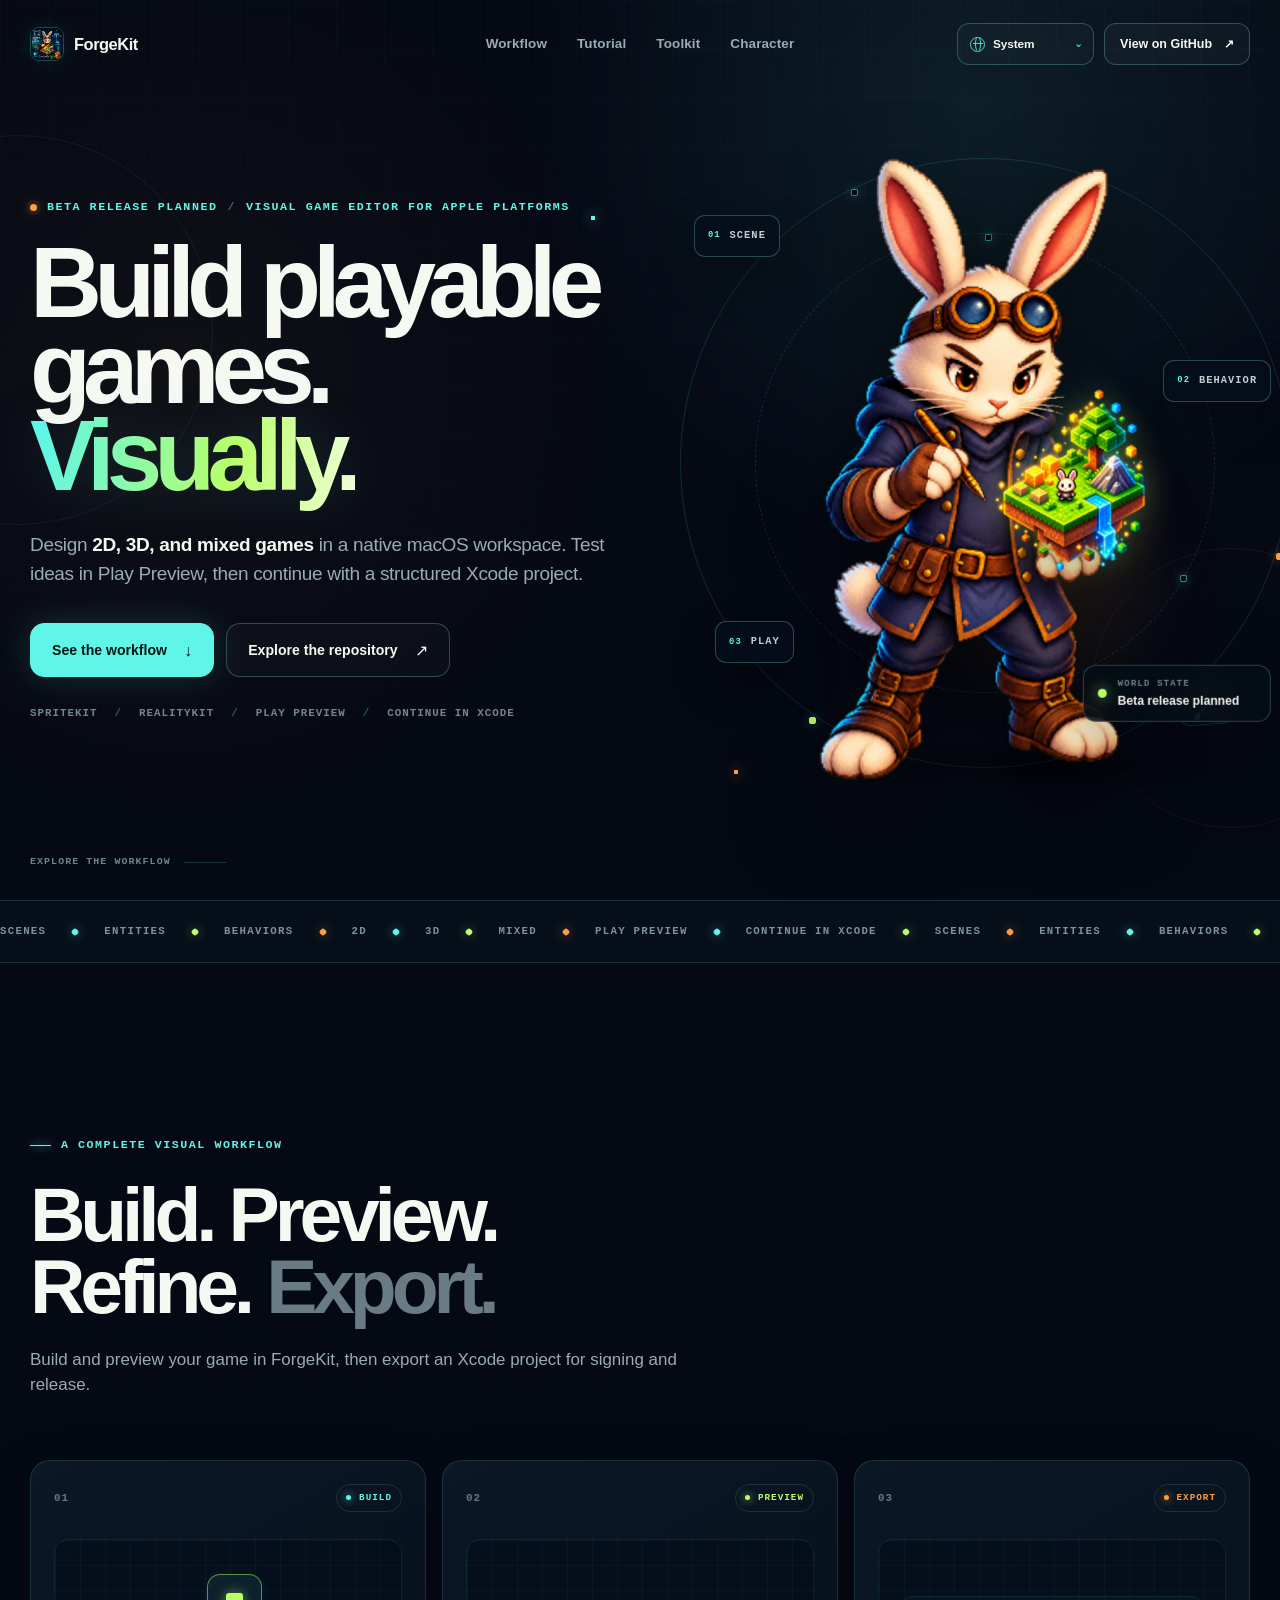
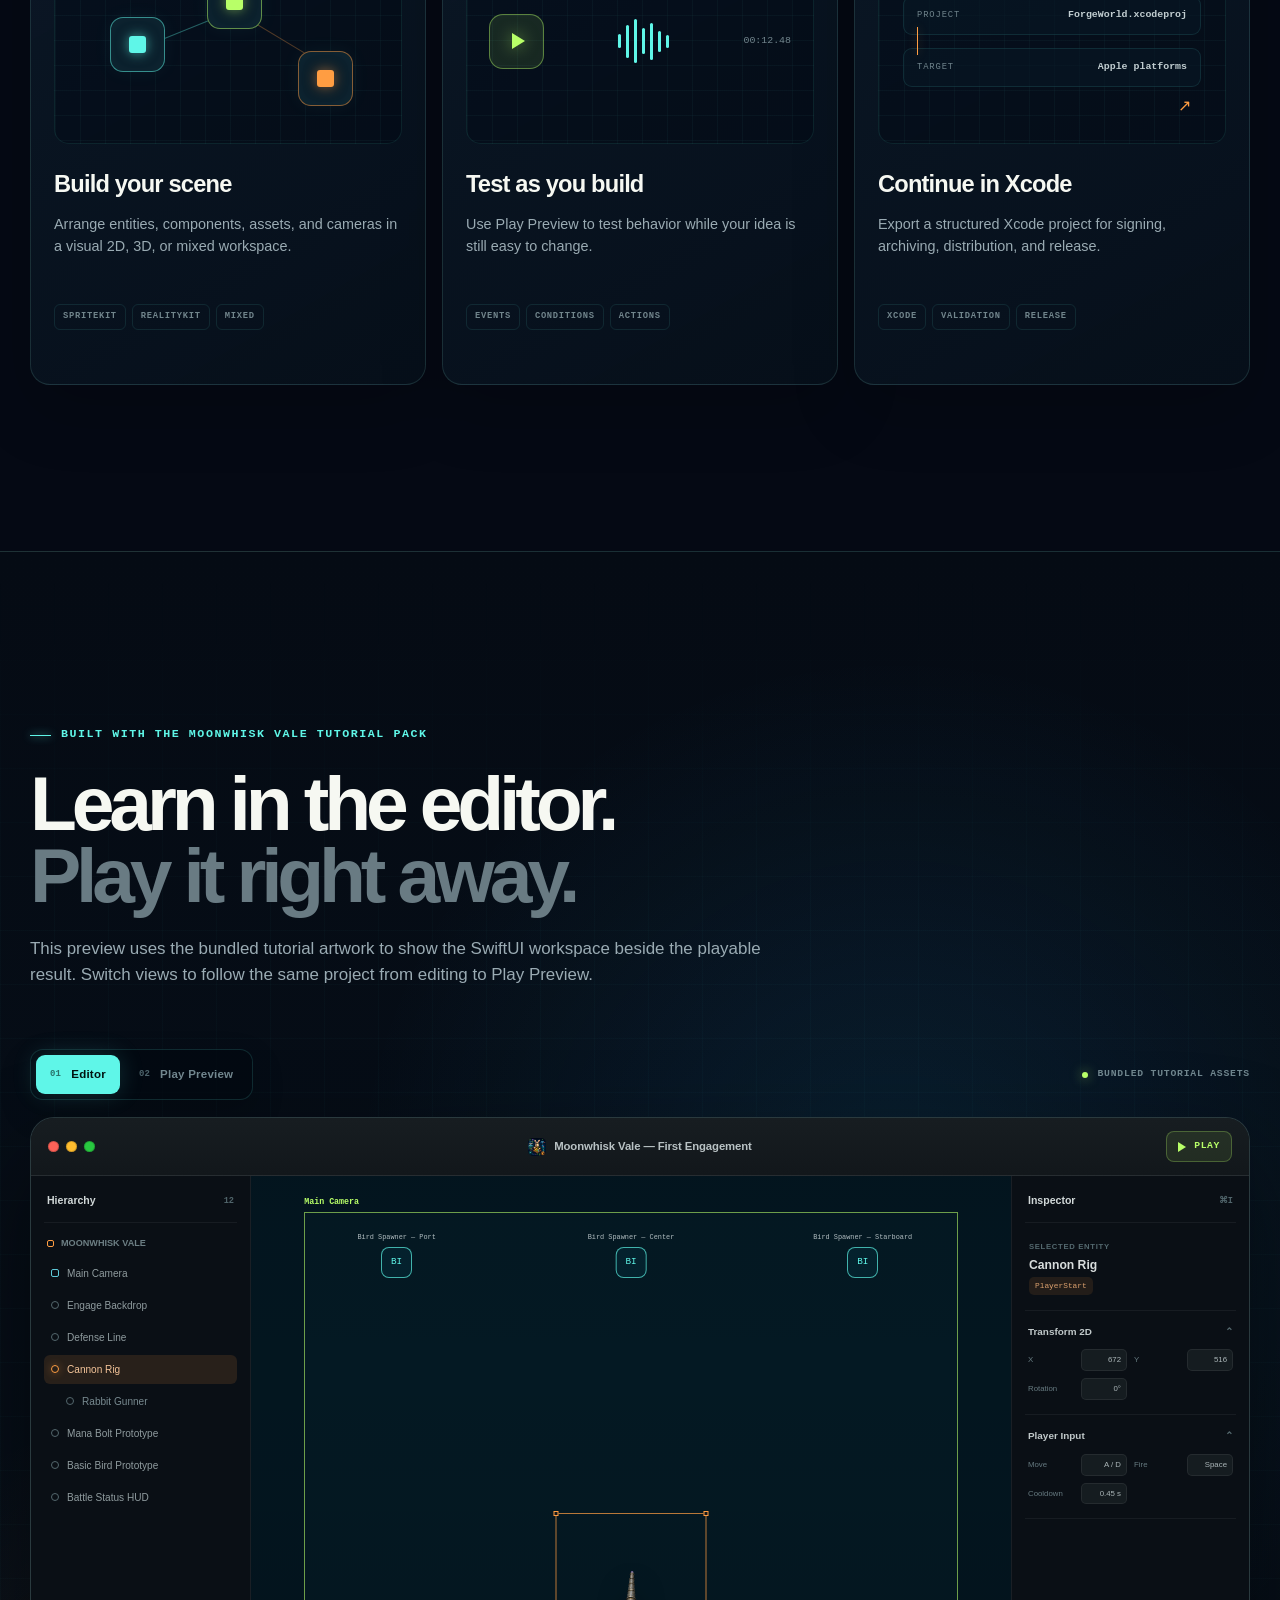
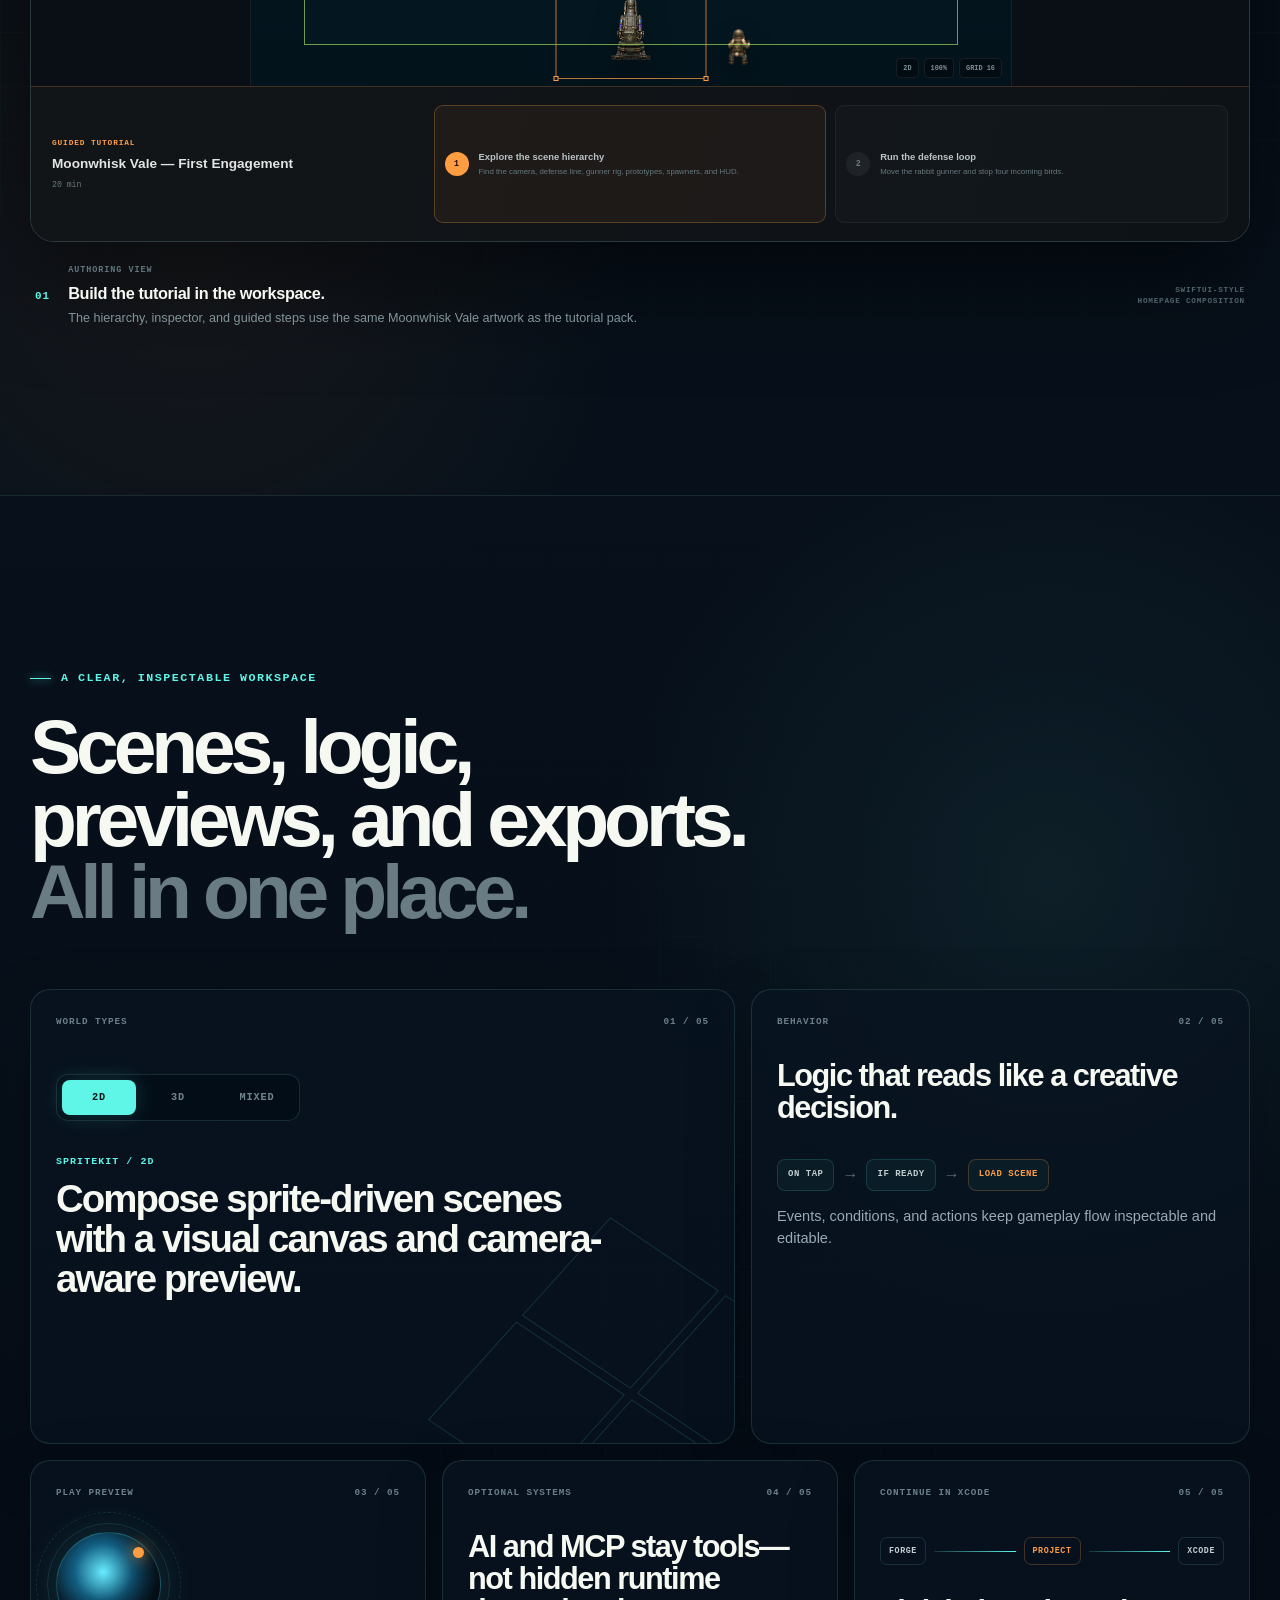
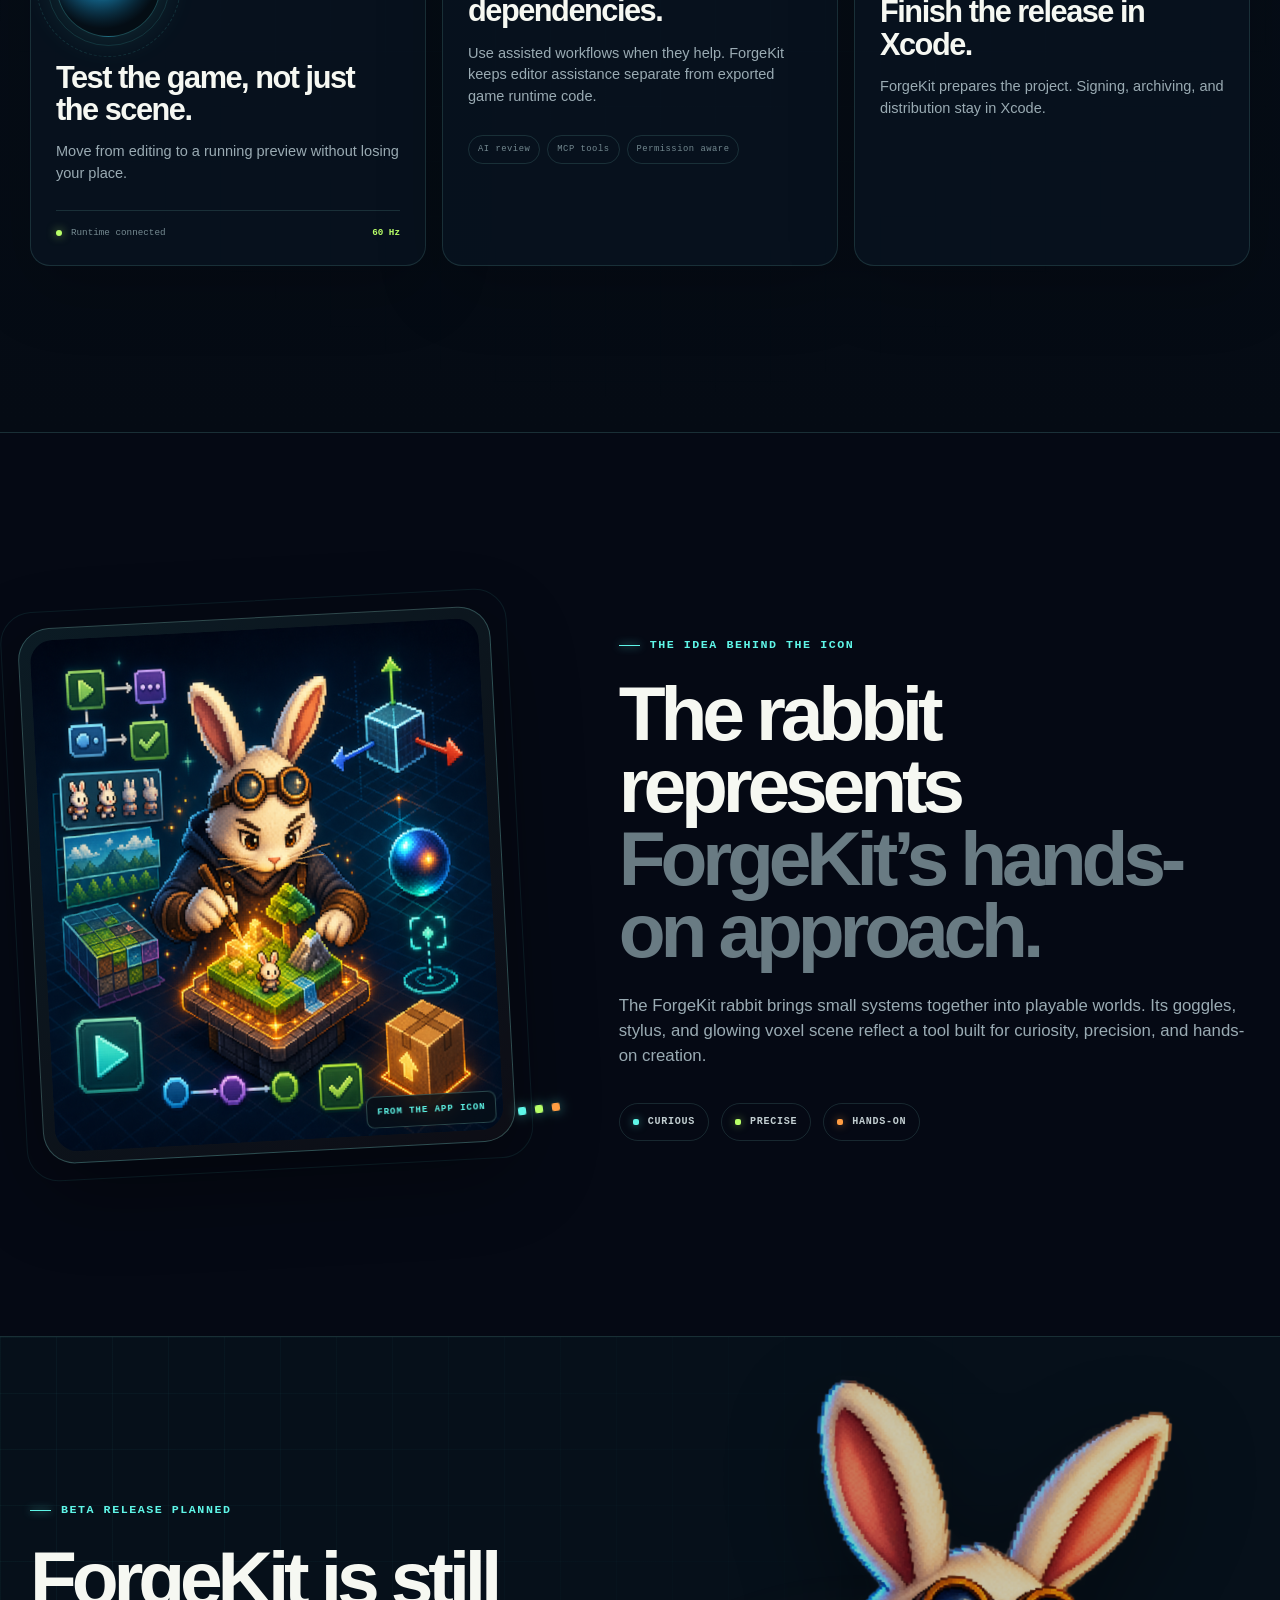
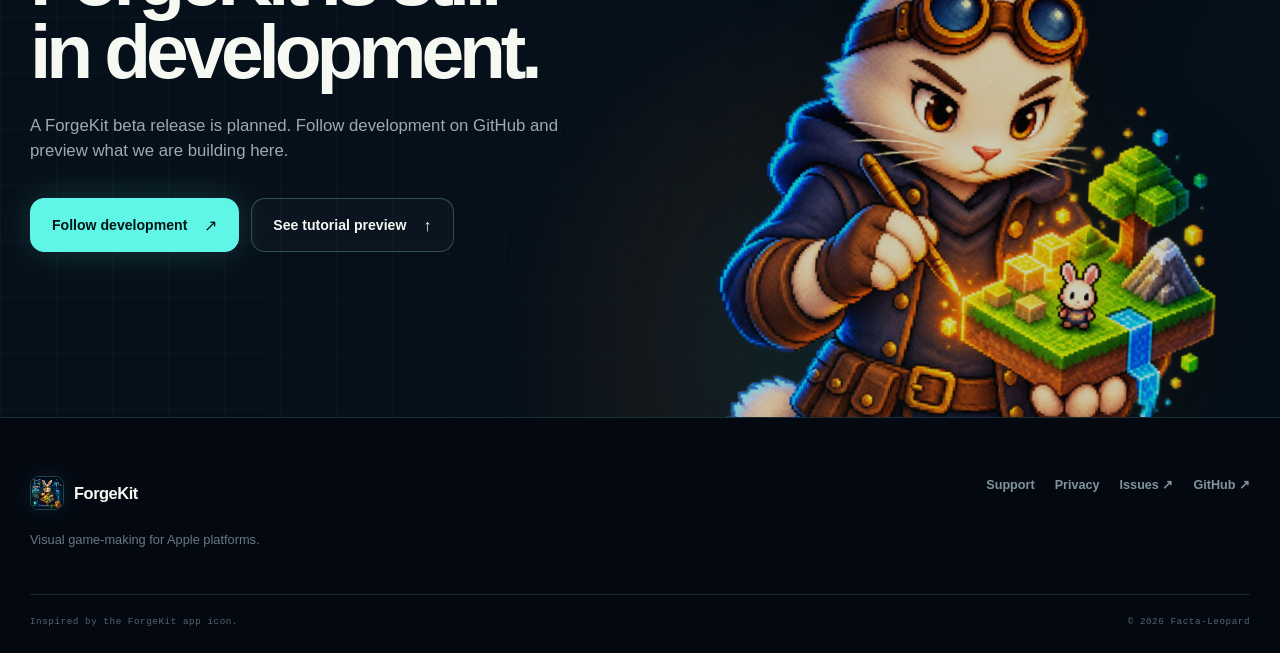
==== index.html @ 7b730f60 "feat: add localized ForgeKit landing page" ====
<!doctype html>
<html lang="en">
<head>
  <meta charset="utf-8">
  <meta name="viewport" content="width=device-width, initial-scale=1">
  <meta name="theme-color" content="#050914">
  <meta name="description" content="ForgeKit is a visual macOS game editor for building Apple-native 2D, 3D, and mixed games with SpriteKit and RealityKit. Beta release planned.">
  <meta property="og:type" content="website">
  <meta property="og:site_name" content="ForgeKit">
  <meta property="og:title" content="ForgeKit — From first scene to playable game">
  <meta property="og:description" content="Shape 2D, 3D, and mixed games visually, test them in Play Preview, then hand off an Xcode project. Beta release planned.">
  <meta property="og:url" content="https://facta-leopard.github.io/ForgeKit/">
  <meta property="og:image" content="https://facta-leopard.github.io/ForgeKit/assets/forgekit-og.png">
  <meta property="og:image:width" content="1200">
  <meta property="og:image:height" content="630">
  <meta property="og:image:alt" content="ForgeKit rabbit world-builder with the headline From first scene to playable game.">
  <meta name="twitter:card" content="summary_large_image">
  <meta name="twitter:title" content="ForgeKit — From first scene to playable game">
  <meta name="twitter:description" content="A visual game editor for Apple platforms.">
  <meta name="twitter:image" content="https://facta-leopard.github.io/ForgeKit/assets/forgekit-og.png">
  <meta name="twitter:image:alt" content="ForgeKit rabbit world-builder with the headline From first scene to playable game.">
  <link rel="canonical" href="https://facta-leopard.github.io/ForgeKit/">
  <link rel="icon" type="image/png" href="./assets/favicon.png">
  <link rel="preload" as="image" href="./assets/forgekit-rabbit-hero.png" fetchpriority="high">
  <link rel="stylesheet" href="./assets/site.css?v=20260829-2">
  <script src="./assets/site-i18n-cjk.js?v=20260829-2" defer></script>
  <script src="./assets/site-i18n-eu.js?v=20260829-2" defer></script>
  <script src="./assets/site-i18n.js?v=20260829-2" defer></script>
  <script src="./assets/site.js?v=20260829-2" defer></script>
  <title>ForgeKit — From first scene to playable game</title>
</head>
<body>
  <div class="scroll-progress" aria-hidden="true"><span data-scroll-progress></span></div>
  <a class="skip-link" href="#main">Skip to content</a>

  <header class="site-header" data-header>
    <nav class="nav shell" aria-label="Primary navigation">
      <a class="brand" href="./index.html" aria-label="ForgeKit home">
        <img src="./assets/favicon.png" alt="" width="34" height="34">
        <span>ForgeKit</span>
      </a>

      <div class="nav-links" aria-label="Page sections">
        <a href="#workflow">Workflow</a>
        <a href="#tutorial-preview">Tutorial</a>
        <a href="#toolkit">Toolkit</a>
        <a href="#character">Character</a>
      </div>

      <div class="nav-actions">
        <label class="language-picker">
          <span class="language-picker-icon" aria-hidden="true">◎</span>
          <span class="sr-only">Language</span>
          <select data-language-select aria-label="Language">
            <option value="auto">System</option>
            <option value="en" data-i18n-static>English</option>
            <option value="ko" data-i18n-static>한국어</option>
            <option value="ja" data-i18n-static>日本語</option>
            <option value="zh-Hans" data-i18n-static>简体中文</option>
            <option value="zh-Hant" data-i18n-static>繁體中文</option>
            <option value="es" data-i18n-static>Español</option>
            <option value="fr" data-i18n-static>Français</option>
            <option value="de" data-i18n-static>Deutsch</option>
          </select>
          <span class="language-picker-chevron" aria-hidden="true">⌄</span>
        </label>

        <a class="nav-cta" href="https://github.com/Facta-Leopard/ForgeKit" rel="noreferrer">
          <span>View on GitHub</span>
          <span aria-hidden="true">↗</span>
        </a>
      </div>
    </nav>
  </header>

  <main id="main">
    <section class="hero shell" aria-labelledby="hero-title">
      <div class="hero-ambient" aria-hidden="true">
        <span class="ambient-ring ambient-ring-one"></span>
        <span class="ambient-ring ambient-ring-two"></span>
        <span class="ambient-spark ambient-spark-one"></span>
        <span class="ambient-spark ambient-spark-two"></span>
      </div>

      <div class="hero-copy reveal is-visible">
        <p class="kicker beta-kicker"><span class="live-dot" aria-hidden="true"></span> Beta release planned <span aria-hidden="true">/</span> Visual game editor for Apple platforms</p>
        <h1 id="hero-title" data-i18n-template="hero-title">Make the world in your head <span class="gradient-text">playable.</span></h1>
        <p class="hero-lead" data-i18n-template="hero-lead">Build <strong>2D, 3D, and mixed games</strong> visually in a native macOS workspace. Test the loop in Play Preview, then export a structured Xcode project for release work.</p>

        <div class="hero-actions">
          <a class="button button-primary" href="#workflow">
            <span>See how it flows</span>
            <span class="button-icon" aria-hidden="true">↓</span>
          </a>
          <a class="button button-quiet" href="https://github.com/Facta-Leopard/ForgeKit" rel="noreferrer">
            <span>Explore the repository</span>
            <span class="button-icon" aria-hidden="true">↗</span>
          </a>
        </div>

        <ul class="hero-tech" aria-label="Core technologies and workflow">
          <li>SpriteKit</li>
          <li>RealityKit</li>
          <li>Play Preview</li>
          <li>Xcode handoff</li>
        </ul>
      </div>

      <div class="hero-visual reveal is-visible" data-parallax-root>
        <div class="visual-halo" aria-hidden="true"></div>
        <div class="orbit orbit-outer" aria-hidden="true"><span></span><span></span><span></span></div>
        <div class="orbit orbit-inner" aria-hidden="true"><span></span><span></span></div>

        <figure class="mascot-stage" data-parallax>
          <span class="mascot-floor-shadow" aria-hidden="true"></span>
          <div class="mascot-rig">
            <img class="rig-part mascot-base-image" src="./assets/forgekit-rabbit-base.png" width="1027" height="1531" alt="ForgeKit's goggled rabbit world-builder holding a stylus and supporting a voxel game scene" decoding="async" fetchpriority="high">
            <div class="rig-world-group" aria-hidden="true">
              <span class="world-energy"></span>
              <img class="rig-part rig-world" src="./assets/forgekit-rig-world.png" width="1254" height="1254" alt="" decoding="async">
              <span class="craft-particle craft-particle-one"></span>
              <span class="craft-particle craft-particle-two"></span>
              <span class="craft-particle craft-particle-three"></span>
              <span class="craft-particle craft-particle-four"></span>
            </div>
          </div>
          <figcaption class="mascot-status">
            <span class="status-light" aria-hidden="true"></span>
            <span><small>WORLD STATE</small> Beta release planned</span>
          </figcaption>
        </figure>

        <div class="tool-chip tool-chip-scene" aria-hidden="true"><span>01</span> SCENE</div>
        <div class="tool-chip tool-chip-behavior" aria-hidden="true"><span>02</span> BEHAVIOR</div>
        <div class="tool-chip tool-chip-play" aria-hidden="true"><span>03</span> PLAY</div>
        <div class="axis-chip" aria-hidden="true"><i class="axis-x"></i><i class="axis-y"></i><i class="axis-z"></i></div>
      </div>

      <a class="scroll-cue" href="#workflow" aria-label="Scroll to the workflow section">
        <span>Scroll to forge</span>
        <i aria-hidden="true"></i>
      </a>
    </section>

    <div class="signal-strip" aria-label="ForgeKit capabilities">
      <div class="signal-track">
        <span>SCENES</span><i></i><span>ENTITIES</span><i></i><span>BEHAVIORS</span><i></i><span>2D</span><i></i><span>3D</span><i></i><span>MIXED</span><i></i><span>PLAY PREVIEW</span><i></i><span>XCODE HANDOFF</span><i></i>
        <span aria-hidden="true">SCENES</span><i aria-hidden="true"></i><span aria-hidden="true">ENTITIES</span><i aria-hidden="true"></i><span aria-hidden="true">BEHAVIORS</span><i aria-hidden="true"></i><span aria-hidden="true">2D</span><i aria-hidden="true"></i><span aria-hidden="true">3D</span><i aria-hidden="true"></i><span aria-hidden="true">MIXED</span><i aria-hidden="true"></i><span aria-hidden="true">PLAY PREVIEW</span><i aria-hidden="true"></i><span aria-hidden="true">XCODE HANDOFF</span><i aria-hidden="true"></i>
      </div>
    </div>

    <section class="section workflow-section shell" id="workflow" aria-labelledby="workflow-title">
      <div class="section-heading reveal">
        <p class="section-kicker">One creative loop</p>
        <h2 id="workflow-title" data-i18n-template="workflow-title">Shape. Test. Refine. <span>Hand off.</span></h2>
        <p>ForgeKit keeps the creative loop visible. The editor owns the world-building work; Xcode remains the final release boundary.</p>
      </div>

      <div class="workflow-grid">
        <article class="workflow-card reveal" data-spotlight>
          <header>
            <span class="step-index">01</span>
            <span class="step-state"><i></i> BUILD</span>
          </header>
          <div class="step-display" aria-hidden="true">
            <span class="scene-node node-a"></span>
            <span class="scene-node node-b"></span>
            <span class="scene-node node-c"></span>
            <span class="scene-link link-a"></span>
            <span class="scene-link link-b"></span>
          </div>
          <h3>Shape the scene</h3>
          <p>Arrange entities, components, assets, and cameras in visual 2D, 3D, or mixed workspaces.</p>
          <footer><span>SpriteKit</span><span>RealityKit</span><span>Mixed</span></footer>
        </article>

        <article class="workflow-card reveal" data-spotlight>
          <header>
            <span class="step-index">02</span>
            <span class="step-state step-state-lime"><i></i> PREVIEW</span>
          </header>
          <div class="preview-display" aria-hidden="true">
            <button type="button" tabindex="-1"><span></span></button>
            <div class="preview-wave"><i></i><i></i><i></i><i></i><i></i><i></i><i></i></div>
            <small>00:12.48</small>
          </div>
          <h3>Play while it is fresh</h3>
          <p>Use behavior-driven Play Preview to check the loop while the idea is still easy to reshape.</p>
          <footer><span>Events</span><span>Conditions</span><span>Actions</span></footer>
        </article>

        <article class="workflow-card reveal" data-spotlight>
          <header>
            <span class="step-index">03</span>
            <span class="step-state step-state-orange"><i></i> EXPORT</span>
          </header>
          <div class="export-display" aria-hidden="true">
            <div><span>PROJECT</span><strong>ForgeWorld.xcodeproj</strong></div>
            <i></i>
            <div><span>TARGET</span><strong>Apple platforms</strong></div>
            <b>↗</b>
          </div>
          <h3>Hand off with context</h3>
          <p>Export a structured Xcode project for signing, archiving, distribution, and platform release work.</p>
          <footer><span>Xcode</span><span>Validation</span><span>Release</span></footer>
        </article>
      </div>
    </section>

    <section class="section tutorial-section" id="tutorial-preview" aria-labelledby="tutorial-preview-title">
      <div class="shell">
        <div class="section-heading tutorial-heading reveal">
          <p class="section-kicker">Built from the Moonwhisk Vale tutorial pack</p>
          <h2 id="tutorial-preview-title" data-i18n-template="tutorial-title">Learn it in the editor.<br><span>Feel it in play.</span></h2>
          <p>This homepage preview uses the bundled tutorial artwork to stage the SwiftUI workspace and the game loop side by side. Switch the screen to see the same project move from authoring to Play Preview.</p>
        </div>

        <div class="tutorial-demo reveal" data-tutorial-demo data-mode="editor">
          <div class="demo-control-row">
            <div class="demo-tabs" role="group" aria-label="Tutorial screen preview">
              <button type="button" class="is-active" data-demo-screen="editor" aria-pressed="true"><span>01</span> Editor</button>
              <button type="button" data-demo-screen="play" aria-pressed="false"><span>02</span> Play Preview</button>
            </div>
            <p class="demo-source"><i aria-hidden="true"></i> Bundled tutorial assets</p>
          </div>

          <div class="forge-window">
            <div class="forge-titlebar">
              <div class="window-lights" aria-hidden="true"><i></i><i></i><i></i></div>
              <div class="forge-window-title"><img src="./assets/favicon.png" width="18" height="18" alt=""> <span>Moonwhisk Vale — First Engagement</span></div>
              <button class="forge-preview-toggle" type="button" data-demo-play-toggle aria-label="Toggle the staged Play Preview"><i aria-hidden="true"></i><span data-demo-play-label>Play</span></button>
            </div>

            <div class="forge-workspace">
              <aside class="forge-sidebar" aria-label="Staged scene hierarchy">
                <div class="panel-title"><span>Hierarchy</span><b>12</b></div>
                <p class="scene-label"><i></i> Moonwhisk Vale</p>
                <ul>
                  <li><i class="entity-camera"></i> Main Camera</li>
                  <li><i></i> Engage Backdrop</li>
                  <li><i></i> Defense Line</li>
                  <li class="is-selected"><i></i> Cannon Rig</li>
                  <li class="is-child"><i></i> Rabbit Gunner</li>
                  <li><i></i> Mana Bolt Prototype</li>
                  <li><i></i> Basic Bird Prototype</li>
                  <li><i></i> Battle Status HUD</li>
                </ul>
              </aside>

              <div class="forge-viewport" aria-label="Moonwhisk Vale tutorial scene composed from the tutorial pack artwork">
                <img class="moonwhisk-backdrop" src="./assets/moonwhisk-backdrop.jpg" width="2688" height="1242" loading="lazy" decoding="async" alt="A bright ocean defense wall and lighthouse from the Moonwhisk Vale tutorial pack">
                <div class="viewport-vignette" aria-hidden="true"></div>

                <div class="editor-camera-frame" aria-hidden="true"><span>Main Camera</span></div>
                <div class="spawn-marker spawn-marker-left" aria-hidden="true"><span>Bird Spawner — Port</span><i>BI</i></div>
                <div class="spawn-marker spawn-marker-center" aria-hidden="true"><span>Bird Spawner — Center</span><i>BI</i></div>
                <div class="spawn-marker spawn-marker-right" aria-hidden="true"><span>Bird Spawner — Starboard</span><i>BI</i></div>

                <img class="tutorial-bird bird-one" src="./assets/moonwhisk-bird.png" width="840" height="560" loading="lazy" decoding="async" alt="">
                <img class="tutorial-bird bird-two" src="./assets/moonwhisk-bird.png" width="840" height="560" loading="lazy" decoding="async" alt="">
                <img class="tutorial-bird bird-three" src="./assets/moonwhisk-bird.png" width="840" height="560" loading="lazy" decoding="async" alt="">
                <span class="mana-bolt" aria-hidden="true"></span>
                <img class="tutorial-cannon" src="./assets/moonwhisk-cannon.png" width="448" height="560" loading="lazy" decoding="async" alt="Anti-air cannon from the Moonwhisk Vale tutorial pack">
                <img class="tutorial-rabbit" src="./assets/moonwhisk-rabbit.png" width="448" height="560" loading="lazy" decoding="async" alt="Rabbit gunner from the Moonwhisk Vale tutorial pack">
                <div class="selection-outline" aria-hidden="true"><i></i><i></i><i></i><i></i></div>

                <div class="play-hud" aria-hidden="true"><strong>SCORE <span>0 / 4</span></strong><i></i><strong>BASE <span>100</span></strong></div>
                <p class="play-instructions">A / D TO MOVE <i></i> SPACE OR CLICK TO FIRE</p>
                <div class="viewport-status" aria-hidden="true"><span>2D</span><b>100%</b><span>GRID 16</span></div>
              </div>

              <aside class="forge-inspector" aria-label="Staged SwiftUI inspector">
                <div class="panel-title"><span>Inspector</span><b>⌘I</b></div>
                <div class="inspector-entity"><small>SELECTED ENTITY</small><strong>Cannon Rig</strong><span>PlayerStart</span></div>
                <div class="inspector-group">
                  <p>Transform 2D <b>⌃</b></p>
                  <label>X <span>672</span></label><label>Y <span>516</span></label>
                  <label>Rotation <span>0°</span></label>
                </div>
                <div class="inspector-group">
                  <p>Player Input <b>⌃</b></p>
                  <label>Move <span>A / D</span></label><label>Fire <span>Space</span></label>
                  <label>Cooldown <span>0.45 s</span></label>
                </div>
              </aside>

              <div class="forge-tutorial-dock">
                <div class="tutorial-dock-intro"><span>GUIDED TUTORIAL</span><strong>Moonwhisk Vale — First Engagement</strong><small>20 min</small></div>
                <ol>
                  <li class="is-current"><b>1</b><span><strong>Explore the scene hierarchy</strong><small>Find the camera, defense line, gunner rig, prototypes, spawners, and HUD.</small></span></li>
                  <li><b>2</b><span><strong>Run the defense loop</strong><small>Move the rabbit gunner and stop four incoming birds.</small></span></li>
                </ol>
              </div>
            </div>
          </div>

          <div class="demo-caption" aria-live="polite">
            <span data-demo-index>01</span>
            <div>
              <p data-demo-eyebrow>AUTHORING VIEW</p>
              <strong data-demo-title>Build the lesson inside the workspace.</strong>
              <p data-demo-copy>The scene hierarchy, inspector, and guided steps frame the same Moonwhisk Vale artwork used by the tutorial pack.</p>
            </div>
            <small>SWIFTUI-STYLE<br>HOMEPAGE COMPOSITION</small>
          </div>
        </div>
      </div>
    </section>

    <section class="section toolkit-section" id="toolkit" aria-labelledby="toolkit-title">
      <div class="shell">
        <div class="section-heading toolkit-heading reveal">
          <p class="section-kicker">A workshop, not a black box</p>
          <h2 id="toolkit-title" data-i18n-template="toolkit-title">Everything has a place.<br><span>Every change has a path.</span></h2>
        </div>

        <div class="bento-grid">
          <article class="bento-card world-card reveal" data-spotlight>
            <div class="card-topline"><span>WORLD TYPES</span><span>01 / 05</span></div>
            <div class="world-switcher" aria-label="Supported world types">
              <button type="button" class="is-active" data-world="2D" aria-pressed="true">2D</button>
              <button type="button" data-world="3D" aria-pressed="false">3D</button>
              <button type="button" data-world="MIXED" aria-pressed="false">MIXED</button>
            </div>
            <div class="world-readout" aria-live="polite">
              <p data-world-label>SPRITEKIT / 2D</p>
              <strong data-world-copy>Compose sprite-driven scenes with a visual canvas and camera-aware preview.</strong>
            </div>
            <div class="world-grid" aria-hidden="true"><span></span><span></span><span></span><span></span></div>
          </article>

          <article class="bento-card behavior-card reveal" data-spotlight>
            <div class="card-topline"><span>BEHAVIOR</span><span>02 / 05</span></div>
            <h3>Logic that reads like a creative decision.</h3>
            <div class="behavior-flow" aria-label="Example behavior flow">
              <span>ON TAP</span><i>→</i><span>IF READY</span><i>→</i><span>LOAD SCENE</span>
            </div>
            <p>Events, conditions, and actions keep gameplay flow inspectable and editable.</p>
          </article>

          <article class="bento-card preview-card reveal" data-spotlight>
            <div class="card-topline"><span>PLAY PREVIEW</span><span>03 / 05</span></div>
            <div class="preview-orb" aria-hidden="true"><span></span></div>
            <h3>Stay close to the feel.</h3>
            <p>Move from editing to a running preview without losing the scene you were shaping.</p>
            <div class="preview-status"><i></i><span>Runtime connected</span><b>60 Hz</b></div>
          </article>

          <article class="bento-card optional-card reveal" data-spotlight>
            <div class="card-topline"><span>OPTIONAL SYSTEMS</span><span>04 / 05</span></div>
            <h3>AI and MCP stay tools—not hidden runtime dependencies.</h3>
            <p>Use assisted workflows when they help. ForgeKit keeps editor assistance separate from exported game runtime code.</p>
            <div class="optional-pills"><span>AI review</span><span>MCP tools</span><span>Permission aware</span></div>
          </article>

          <article class="bento-card xcode-card reveal" data-spotlight>
            <div class="card-topline"><span>XCODE HANDOFF</span><span>05 / 05</span></div>
            <div class="handoff-path" aria-hidden="true">
              <span>FORGE</span><i></i><b>PROJECT</b><i></i><span>XCODE</span>
            </div>
            <h3>Release work stays explicit.</h3>
            <p>ForgeKit prepares the project handoff. Signing, archive, and distribution remain visible in Xcode.</p>
          </article>
        </div>
      </div>
    </section>

    <section class="section character-section shell" id="character" aria-labelledby="character-title">
      <div class="character-origin reveal">
        <div class="origin-frame">
          <img src="./assets/app-icon.png" width="512" height="512" loading="lazy" decoding="async" alt="The original ForgeKit app icon showing a rabbit maker building a game world">
          <span>FROM THE APP ICON</span>
        </div>
        <div class="origin-trace" aria-hidden="true"><i></i><i></i><i></i></div>
      </div>

      <div class="character-copy reveal">
        <p class="section-kicker">A maker at the center</p>
        <h2 id="character-title" data-i18n-template="character-title">The rabbit is not just an icon. <span>It is the idea.</span></h2>
        <p>Part engineer, part worldsmith: the ForgeKit rabbit turns small systems into living spaces. The goggles, stylus, and glowing voxel world become a visual shorthand for a tool that is curious, precise, and hands-on.</p>
        <ul class="character-traits" aria-label="Character traits">
          <li><i></i> Curious</li>
          <li><i></i> Precise</li>
          <li><i></i> Hands-on</li>
        </ul>
      </div>
    </section>

    <section class="release-section" id="release" aria-labelledby="release-title">
      <div class="release-grid" aria-hidden="true"></div>
      <div class="release-glow" aria-hidden="true"></div>
      <img class="release-mascot" src="./assets/forgekit-rabbit-hero.png" width="800" height="1200" loading="lazy" decoding="async" alt="">
      <div class="release-content shell reveal">
        <p class="section-kicker">Beta release planned</p>
        <h2 id="release-title">The workshop is still being forged.</h2>
        <p>A ForgeKit beta release is planned. Until it is ready, follow development on GitHub and preview the direction here.</p>
        <div class="release-actions">
          <a class="button button-primary" href="https://github.com/Facta-Leopard/ForgeKit" rel="noreferrer">
            <span>Follow development</span><span class="button-icon" aria-hidden="true">↗</span>
          </a>
          <a class="button button-quiet" href="#tutorial-preview">
            <span>See tutorial preview</span><span class="button-icon" aria-hidden="true">↑</span>
          </a>
        </div>
      </div>
    </section>
  </main>

  <footer class="site-footer">
    <div class="footer-inner shell">
      <div class="footer-brand">
        <a class="brand" href="./index.html"><img src="./assets/favicon.png" alt="" width="34" height="34"><span>ForgeKit</span></a>
        <p>Visual game-making for Apple platforms.</p>
      </div>
      <nav class="footer-links" aria-label="Footer navigation">
        <a href="./support.html">Support</a>
        <a href="./privacy.html">Privacy</a>
        <a href="https://github.com/Facta-Leopard/ForgeKit/issues" rel="noreferrer">Issues ↗</a>
        <a href="https://github.com/Facta-Leopard/ForgeKit" rel="noreferrer">GitHub ↗</a>
      </nav>
    </div>
    <div class="footer-note shell"><span>Designed around the ForgeKit app icon.</span><span>© <span data-year></span> Facta-Leopard</span></div>
  </footer>
</body>
</html>
---- assets/site.css ----
:root {
  color-scheme: dark;
  --bg: #050914;
  --bg-soft: #08111d;
  --panel: #0a1522;
  --panel-raised: #0d1b2a;
  --ink: #f6f8f2;
  --muted: #9aabb3;
  --muted-strong: #c2ced1;
  --cyan: #5ff6e8;
  --cyan-rgb: 95, 246, 232;
  --lime: #b8ff68;
  --orange: #ff9d42;
  --orange-rgb: 255, 157, 66;
  --line: rgba(139, 229, 219, 0.14);
  --line-bright: rgba(139, 229, 219, 0.27);
  --shadow: 0 28px 80px rgba(0, 0, 0, 0.38);
  --radius-lg: 30px;
  --radius-md: 20px;
  --radius-sm: 13px;
}

* { box-sizing: border-box; }

html {
  scroll-behavior: smooth;
  scroll-padding-top: 100px;
}

body {
  min-width: 320px;
  margin: 0;
  overflow-x: hidden;
  background: var(--bg);
  color: var(--ink);
  font-family: Inter, ui-rounded, "SF Pro Display", "Apple SD Gothic Neo", -apple-system, BlinkMacSystemFont, "Segoe UI", sans-serif;
  font-size: 16px;
  line-height: 1.5;
  text-rendering: optimizeLegibility;
  -webkit-font-smoothing: antialiased;
}

body::before {
  position: fixed;
  inset: 0;
  z-index: -2;
  background:
    radial-gradient(circle at 76% 12%, rgba(var(--cyan-rgb), 0.09), transparent 28rem),
    radial-gradient(circle at 14% 42%, rgba(var(--orange-rgb), 0.045), transparent 28rem),
    var(--bg);
  content: "";
}

body::after {
  position: fixed;
  inset: 0;
  z-index: -1;
  background-image:
    linear-gradient(rgba(var(--cyan-rgb), 0.025) 1px, transparent 1px),
    linear-gradient(90deg, rgba(var(--cyan-rgb), 0.025) 1px, transparent 1px);
  background-size: 48px 48px;
  content: "";
  mask-image: linear-gradient(to bottom, black 0%, transparent 84%);
  pointer-events: none;
}

img { max-width: 100%; }
a { color: inherit; }
button, a { -webkit-tap-highlight-color: transparent; }
button { font: inherit; }

.sr-only {
  position: absolute;
  width: 1px;
  height: 1px;
  padding: 0;
  margin: -1px;
  overflow: hidden;
  clip: rect(0, 0, 0, 0);
  white-space: nowrap;
  border: 0;
}

.shell {
  width: min(1220px, calc(100% - 48px));
  margin-inline: auto;
}

.skip-link {
  position: fixed;
  top: 14px;
  left: 14px;
  z-index: 100;
  padding: 10px 14px;
  border-radius: 10px;
  background: var(--cyan);
  color: #031614;
  font-weight: 800;
  text-decoration: none;
  transform: translateY(-160%);
}

.skip-link:focus { transform: translateY(0); }

.scroll-progress {
  position: fixed;
  top: 0;
  left: 0;
  z-index: 110;
  width: 100%;
  height: 2px;
  background: transparent;
  pointer-events: none;
}

.scroll-progress span {
  display: block;
  width: 100%;
  height: 100%;
  background: linear-gradient(90deg, var(--cyan), var(--lime), var(--orange));
  box-shadow: 0 0 14px rgba(var(--cyan-rgb), 0.55);
  transform: scaleX(0);
  transform-origin: left;
}

.site-header {
  position: fixed;
  top: 0;
  right: 0;
  left: 0;
  z-index: 90;
  padding: 18px 0;
  transition: padding 220ms ease, background 220ms ease, border-color 220ms ease, backdrop-filter 220ms ease;
}

.site-header.is-scrolled {
  padding: 10px 0;
  border-bottom: 1px solid var(--line);
  background: rgba(5, 9, 20, 0.78);
  backdrop-filter: blur(20px) saturate(140%);
}

.nav {
  display: grid;
  min-height: 52px;
  grid-template-columns: 1fr auto 1fr;
  align-items: center;
  gap: 30px;
}

.brand {
  display: inline-flex;
  width: fit-content;
  align-items: center;
  gap: 10px;
  color: var(--ink);
  font-size: 1.03rem;
  font-weight: 860;
  letter-spacing: -0.03em;
  text-decoration: none;
}

.brand img {
  width: 34px;
  height: 34px;
  border: 1px solid rgba(var(--cyan-rgb), 0.27);
  border-radius: 9px;
  box-shadow: 0 0 24px rgba(var(--cyan-rgb), 0.09);
}

.nav-links {
  display: flex;
  align-items: center;
  justify-content: center;
  gap: 30px;
}

.nav-links a {
  position: relative;
  color: var(--muted);
  font-size: 0.84rem;
  font-weight: 720;
  letter-spacing: 0.01em;
  text-decoration: none;
  transition: color 180ms ease;
}

.nav-links a::after {
  position: absolute;
  right: 0;
  bottom: -8px;
  left: 0;
  height: 1px;
  background: var(--cyan);
  box-shadow: 0 0 8px rgba(var(--cyan-rgb), 0.5);
  content: "";
  transform: scaleX(0);
  transition: transform 180ms ease;
}

.nav-links a:hover,
.nav-links a:focus-visible { color: var(--ink); }
.nav-links a:hover::after,
.nav-links a:focus-visible::after { transform: scaleX(1); }

.nav-actions {
  display: flex;
  align-items: center;
  justify-self: end;
  gap: 10px;
}

.language-picker {
  position: relative;
  display: inline-flex;
  min-height: 42px;
  align-items: center;
  border: 1px solid var(--line-bright);
  border-radius: 12px;
  background: rgba(255, 255, 255, 0.025);
  color: var(--muted-strong);
  transition: border-color 180ms ease, background 180ms ease, box-shadow 180ms ease;
}

.language-picker:hover,
.language-picker:focus-within {
  border-color: rgba(var(--cyan-rgb), 0.55);
  background: rgba(var(--cyan-rgb), 0.075);
  box-shadow: 0 0 20px rgba(var(--cyan-rgb), 0.06);
}

.language-picker-icon {
  position: relative;
  width: 15px;
  height: 15px;
  margin-left: 12px;
  flex: 0 0 auto;
  border: 1.5px solid var(--cyan);
  border-radius: 50%;
  font-size: 0;
  opacity: 0.86;
}

.language-picker-icon::before {
  position: absolute;
  inset: -1.5px 3.5px;
  border: 1px solid var(--cyan);
  border-top-color: transparent;
  border-bottom-color: transparent;
  border-radius: 50%;
  content: "";
}

.language-picker-icon::after {
  position: absolute;
  top: 5.5px;
  right: 1.5px;
  left: 1.5px;
  border-top: 1px solid var(--cyan);
  content: "";
}

.language-picker select {
  width: 108px;
  min-height: 40px;
  padding: 0 24px 0 8px;
  border: 0;
  outline: 0;
  appearance: none;
  background: transparent;
  color: var(--ink);
  cursor: pointer;
  font-size: 0.74rem;
  font-weight: 760;
  letter-spacing: -0.01em;
}

.language-picker select option {
  background: var(--panel-raised);
  color: var(--ink);
}

.language-picker-chevron {
  position: absolute;
  right: 10px;
  color: var(--cyan);
  font-size: 0.7rem;
  line-height: 1;
  pointer-events: none;
}

.nav-cta {
  display: inline-flex;
  min-height: 42px;
  align-items: center;
  gap: 12px;
  padding: 0 15px;
  border: 1px solid var(--line-bright);
  border-radius: 12px;
  background: rgba(255, 255, 255, 0.03);
  color: var(--ink);
  font-size: 0.78rem;
  font-weight: 780;
  text-decoration: none;
  transition: border-color 180ms ease, background 180ms ease, transform 180ms ease;
}

.nav-cta:hover {
  border-color: rgba(var(--cyan-rgb), 0.55);
  background: rgba(var(--cyan-rgb), 0.075);
  transform: translateY(-1px);
}

.hero {
  position: relative;
  display: grid;
  min-height: max(780px, 100svh);
  grid-template-columns: minmax(0, 0.95fr) minmax(420px, 0.82fr);
  align-items: center;
  gap: clamp(34px, 6vw, 90px);
  padding-top: 116px;
  padding-bottom: 90px;
}

.hero-copy {
  position: relative;
  z-index: 6;
  padding-bottom: 10px;
}

.kicker,
.section-kicker {
  display: inline-flex;
  align-items: center;
  gap: 10px;
  margin: 0 0 23px;
  color: var(--cyan);
  font-family: ui-monospace, "SFMono-Regular", Menlo, monospace;
  font-size: 0.73rem;
  font-weight: 760;
  letter-spacing: 0.13em;
  text-transform: uppercase;
}

.live-dot {
  width: 7px;
  height: 7px;
  border-radius: 50%;
  background: var(--lime);
  box-shadow: 0 0 0 4px rgba(184, 255, 104, 0.08), 0 0 15px rgba(184, 255, 104, 0.55);
  animation: livePulse 2.4s ease-in-out infinite;
}

@keyframes livePulse {
  50% { box-shadow: 0 0 0 7px rgba(184, 255, 104, 0), 0 0 22px rgba(184, 255, 104, 0.75); }
}

.hero h1 {
  max-width: 780px;
  margin: 0;
  font-size: clamp(4.35rem, 7.8vw, 8.1rem);
  font-weight: 900;
  letter-spacing: -0.079em;
  line-height: 0.87;
  text-wrap: balance;
}

.gradient-text {
  color: transparent;
  background: linear-gradient(98deg, var(--cyan) 4%, var(--lime) 62%, #f0ffd8 100%);
  background-clip: text;
  -webkit-background-clip: text;
  filter: drop-shadow(0 0 28px rgba(var(--cyan-rgb), 0.12));
}

.hero-lead {
  max-width: 650px;
  margin: 31px 0 0;
  color: var(--muted);
  font-size: clamp(1.03rem, 1.55vw, 1.19rem);
  letter-spacing: -0.018em;
}

.hero-lead strong { color: var(--ink); font-weight: 720; }

.hero-actions,
.release-actions {
  display: flex;
  flex-wrap: wrap;
  gap: 12px;
  margin-top: 35px;
}

.button {
  display: inline-flex;
  min-height: 54px;
  align-items: center;
  justify-content: center;
  gap: 17px;
  padding: 0 21px;
  border: 1px solid var(--line-bright);
  border-radius: 14px;
  color: var(--ink);
  font-size: 0.88rem;
  font-weight: 820;
  text-decoration: none;
  transition: border-color 180ms ease, background 180ms ease, box-shadow 180ms ease, color 180ms ease, transform 180ms ease;
}

.button-primary {
  border-color: var(--cyan);
  background: var(--cyan);
  box-shadow: 0 0 35px rgba(var(--cyan-rgb), 0.16);
  color: #021513;
}

.button-primary:hover {
  background: #81fff4;
  box-shadow: 0 0 46px rgba(var(--cyan-rgb), 0.28);
  transform: translateY(-2px);
}

.button-quiet { background: rgba(255, 255, 255, 0.025); }
.button-quiet:hover { border-color: rgba(var(--cyan-rgb), 0.5); background: rgba(var(--cyan-rgb), 0.07); transform: translateY(-2px); }
.button-icon { font-size: 1.02rem; font-weight: 500; }

.hero-tech {
  display: flex;
  flex-wrap: wrap;
  gap: 10px 17px;
  margin: 28px 0 0;
  padding: 0;
  color: #72858d;
  font-family: ui-monospace, "SFMono-Regular", Menlo, monospace;
  font-size: 0.68rem;
  font-weight: 700;
  letter-spacing: 0.09em;
  list-style: none;
  text-transform: uppercase;
}

.hero-tech li + li::before {
  margin-right: 17px;
  color: rgba(var(--cyan-rgb), 0.37);
  content: "/";
}

.beta-kicker { flex-wrap: wrap; }
.beta-kicker .live-dot {
  background: var(--orange);
  box-shadow: 0 0 0 4px rgba(var(--orange-rgb), 0.08), 0 0 15px rgba(var(--orange-rgb), 0.55);
}
.beta-kicker > span:nth-of-type(2) { color: #526a73; }

.hero-visual {
  position: relative;
  z-index: 3;
  min-height: 690px;
  isolation: isolate;
  perspective: 1200px;
}

.visual-halo {
  position: absolute;
  inset: 15% 1% 7%;
  z-index: -3;
  border-radius: 50%;
  background:
    radial-gradient(circle at 53% 48%, rgba(var(--cyan-rgb), 0.2), transparent 34%),
    radial-gradient(circle at 62% 66%, rgba(var(--orange-rgb), 0.16), transparent 29%);
  filter: blur(30px);
}

.mascot-stage {
  position: absolute;
  inset: 50% auto auto 50%;
  z-index: 2;
  width: min(100%, 570px);
  height: auto;
  aspect-ratio: 57 / 70;
  margin: 0;
  transform: translate(-48%, -50%);
  transform-style: preserve-3d;
  transition: transform 220ms ease-out;
}

.mascot-rig {
  position: absolute;
  inset: 0;
  transform-style: preserve-3d;
}

.rig-part {
  position: absolute;
  display: block;
  max-width: none;
  height: auto;
  pointer-events: none;
  user-select: none;
  will-change: transform;
}

.mascot-base-image {
  left: 7%;
  bottom: 0;
  z-index: 1;
  width: 80%;
  filter: drop-shadow(0 35px 44px rgba(0, 0, 0, 0.5));
}

.rig-world-group {
  position: absolute;
  top: 37%;
  right: 16%;
  z-index: 3;
  width: 40%;
  aspect-ratio: 1;
  transform-origin: 48% 78%;
  animation: rigWorldFloat 3.6s cubic-bezier(0.42, 0, 0.2, 1) infinite;
  will-change: transform;
}

.rig-world {
  inset: 0;
  z-index: 1;
  width: 100%;
  filter: drop-shadow(0 0 13px rgba(184, 255, 104, 0.28)) drop-shadow(0 16px 22px rgba(0, 0, 0, 0.28));
}

.world-energy {
  position: absolute;
  inset: 7% -4% -2% 1%;
  z-index: 0;
  border-radius: 50%;
  background: radial-gradient(circle, rgba(184, 255, 104, 0.18), rgba(var(--cyan-rgb), 0.08) 35%, rgba(var(--orange-rgb), 0.06) 57%, transparent 72%);
  filter: blur(10px);
  opacity: 0.7;
  animation: worldEnergyPulse 3.6s ease-in-out infinite;
  pointer-events: none;
}

.craft-particle {
  position: absolute;
  z-index: 5;
  width: 5px;
  height: 5px;
  border-radius: 1px;
  background: var(--orange);
  box-shadow: 0 0 10px var(--orange);
  opacity: 0;
  transform: rotate(45deg);
  animation: craftSpark 2.6s ease-out infinite;
  pointer-events: none;
}

.craft-particle-one { top: 20%; right: 8%; }
.craft-particle-two { top: 54%; left: 8%; width: 4px; height: 4px; background: var(--lime); box-shadow: 0 0 10px var(--lime); animation-delay: -0.75s; }
.craft-particle-three { top: 13%; left: 26%; width: 3px; height: 3px; background: var(--cyan); box-shadow: 0 0 9px var(--cyan); animation-delay: -1.45s; }
.craft-particle-four { right: 3%; bottom: 18%; width: 4px; height: 4px; animation-delay: -2s; }

.mascot-floor-shadow {
  position: absolute;
  right: 8%;
  bottom: 2px;
  z-index: 0;
  width: 68%;
  height: 40px;
  border-radius: 50%;
  background: radial-gradient(ellipse, rgba(0, 0, 0, 0.52), transparent 68%);
  filter: blur(5px);
}

.mascot-stage:hover .rig-world-group { animation-duration: 2.5s; }
.mascot-stage:hover .craft-particle { animation-duration: 1.75s; }

@keyframes rigWorldFloat {
  0%, 100% { transform: translate3d(0, 1px, 8px) rotate(-0.45deg) scale(1); }
  50% { transform: translate3d(1px, -6px, 16px) rotate(0.45deg) scale(1.004); }
}

@keyframes worldEnergyPulse {
  0%, 100% { opacity: 0.5; transform: scale(0.94); }
  50% { opacity: 0.88; transform: scale(1.06); }
}

@keyframes craftSpark {
  0%, 20% { opacity: 0; transform: translate3d(0, 7px, 0) rotate(45deg) scale(0.4); }
  36% { opacity: 0.95; }
  78%, 100% { opacity: 0; transform: translate3d(-8px, -28px, 14px) rotate(145deg) scale(1.15); }
}

.mascot-status {
  position: absolute;
  right: -10px;
  bottom: 66px;
  z-index: 4;
  display: flex;
  min-width: 188px;
  align-items: center;
  gap: 11px;
  padding: 11px 14px;
  border: 1px solid var(--line-bright);
  border-radius: 13px;
  background: rgba(4, 13, 23, 0.78);
  box-shadow: var(--shadow);
  color: var(--ink);
  backdrop-filter: blur(16px);
  font-size: 0.76rem;
  font-weight: 730;
}

.mascot-status small {
  display: block;
  margin-bottom: 1px;
  color: #6f858c;
  font-family: ui-monospace, "SFMono-Regular", Menlo, monospace;
  font-size: 0.57rem;
  letter-spacing: 0.12em;
}

.status-light {
  width: 9px;
  height: 9px;
  flex: 0 0 auto;
  border-radius: 50%;
  background: var(--lime);
  box-shadow: 0 0 15px rgba(184, 255, 104, 0.75);
}

.orbit {
  position: absolute;
  top: 50%;
  left: 50%;
  z-index: -1;
  border: 1px solid rgba(var(--cyan-rgb), 0.14);
  border-radius: 50%;
  transform: translate(-50%, -50%);
}

.orbit-outer { width: 610px; height: 610px; animation: orbitSpin 32s linear infinite; }
.orbit-inner { width: 460px; height: 460px; border-style: dashed; animation: orbitSpin 23s linear reverse infinite; }

.orbit span {
  position: absolute;
  width: 7px;
  height: 7px;
  border: 1px solid rgba(var(--cyan-rgb), 0.55);
  border-radius: 2px;
  background: var(--bg);
  box-shadow: 0 0 11px rgba(var(--cyan-rgb), 0.35);
}

.orbit-outer span:nth-child(1) { top: 5%; left: 28%; }
.orbit-outer span:nth-child(2) { right: 1%; bottom: 34%; background: var(--orange); border-color: var(--orange); box-shadow: 0 0 11px rgba(var(--orange-rgb), 0.5); }
.orbit-outer span:nth-child(3) { bottom: 7%; left: 21%; background: var(--lime); border-color: var(--lime); }
.orbit-inner span:nth-child(1) { top: 0; left: 50%; }
.orbit-inner span:nth-child(2) { right: 6%; bottom: 24%; }

@keyframes orbitSpin { to { transform: translate(-50%, -50%) rotate(360deg); } }

.tool-chip {
  position: absolute;
  z-index: 5;
  display: flex;
  min-height: 42px;
  align-items: center;
  gap: 9px;
  padding: 0 13px;
  border: 1px solid var(--line-bright);
  border-radius: 11px;
  background: rgba(5, 15, 26, 0.78);
  box-shadow: 0 20px 46px rgba(0, 0, 0, 0.32);
  color: var(--muted-strong);
  backdrop-filter: blur(15px);
  font-family: ui-monospace, "SFMono-Regular", Menlo, monospace;
  font-size: 0.65rem;
  font-weight: 760;
  letter-spacing: 0.1em;
  animation: chipDrift 5.5s ease-in-out infinite;
}

.tool-chip span { color: var(--cyan); font-size: 0.55rem; }
.tool-chip-scene { top: 14%; left: -5%; }
.tool-chip-behavior { top: 35%; right: -4%; animation-delay: -2.1s; }
.tool-chip-play { bottom: 21%; left: -1%; animation-delay: -3.7s; }

@keyframes chipDrift { 50% { transform: translateY(-9px); } }

.axis-chip {
  position: absolute;
  right: 3%;
  bottom: 12%;
  z-index: 1;
  width: 58px;
  height: 58px;
  border: 1px solid var(--line);
  border-radius: 14px;
  background: rgba(7, 18, 29, 0.54);
  transform: rotate(-5deg);
}

.axis-chip i { position: absolute; left: 29px; bottom: 18px; width: 17px; height: 2px; transform-origin: left; }
.axis-chip i::after { position: absolute; right: -1px; top: -2px; width: 5px; height: 5px; border-radius: 1px; content: ""; }
.axis-x { background: #ff6e5f; transform: rotate(0); }
.axis-x::after { background: #ff6e5f; }
.axis-y { background: var(--lime); transform: rotate(-90deg); }
.axis-y::after { background: var(--lime); }
.axis-z { background: #6da7ff; transform: rotate(135deg); }
.axis-z::after { background: #6da7ff; }

.hero-ambient { position: absolute; inset: 0; z-index: 0; pointer-events: none; }
.ambient-ring { position: absolute; border: 1px solid rgba(var(--cyan-rgb), 0.07); border-radius: 50%; }
.ambient-ring-one { top: 15%; left: -17%; width: 390px; height: 390px; }
.ambient-ring-two { right: -10%; bottom: 8%; width: 280px; height: 280px; border-color: rgba(var(--orange-rgb), 0.08); }
.ambient-spark { position: absolute; width: 4px; height: 4px; background: var(--cyan); box-shadow: 0 0 14px var(--cyan); }
.ambient-spark-one { top: 24%; left: 46%; }
.ambient-spark-two { right: 42%; bottom: 14%; background: var(--orange); box-shadow: 0 0 14px var(--orange); }

.scroll-cue {
  position: absolute;
  bottom: 30px;
  left: 0;
  display: flex;
  align-items: center;
  gap: 13px;
  color: #6f858c;
  font-family: ui-monospace, "SFMono-Regular", Menlo, monospace;
  font-size: 0.62rem;
  font-weight: 700;
  letter-spacing: 0.11em;
  text-decoration: none;
  text-transform: uppercase;
}

.scroll-cue i { position: relative; display: block; width: 42px; height: 1px; overflow: hidden; background: rgba(var(--cyan-rgb), 0.19); }
.scroll-cue i::after { position: absolute; inset: 0; background: var(--cyan); content: ""; transform: translateX(-100%); animation: scanLine 2.4s ease-in-out infinite; }
@keyframes scanLine { 55%, 100% { transform: translateX(100%); } }

.signal-strip {
  overflow: hidden;
  border-top: 1px solid var(--line);
  border-bottom: 1px solid var(--line);
  background: rgba(8, 18, 29, 0.64);
}

.signal-track {
  display: flex;
  width: max-content;
  align-items: center;
  gap: 26px;
  min-height: 61px;
  padding-right: 26px;
  color: #7e9299;
  font-family: ui-monospace, "SFMono-Regular", Menlo, monospace;
  font-size: 0.67rem;
  font-weight: 760;
  letter-spacing: 0.12em;
  text-transform: uppercase;
  animation: signalMove 32s linear infinite;
}

.signal-track i { width: 6px; height: 6px; border-radius: 2px; background: var(--cyan); box-shadow: 0 0 12px rgba(var(--cyan-rgb), 0.6); transform: rotate(45deg); }
.signal-track i:nth-of-type(3n + 2) { background: var(--lime); box-shadow: 0 0 12px rgba(184, 255, 104, 0.55); }
.signal-track i:nth-of-type(3n + 3) { background: var(--orange); box-shadow: 0 0 12px rgba(var(--orange-rgb), 0.55); }
@keyframes signalMove { to { transform: translateX(-50%); } }

.section { padding-top: clamp(110px, 13vw, 180px); padding-bottom: clamp(110px, 13vw, 180px); }

.section-heading { max-width: 890px; margin-bottom: 62px; }
.section-heading h2,
.character-copy h2,
.release-content h2 {
  margin: 0;
  font-size: clamp(3rem, 6vw, 6.2rem);
  font-weight: 880;
  letter-spacing: -0.067em;
  line-height: 0.94;
  text-wrap: balance;
}

.section-heading h2 span,
.character-copy h2 span { color: #697b83; }

.section-heading > p:last-child {
  max-width: 650px;
  margin: 25px 0 0;
  color: var(--muted);
  font-size: 1.06rem;
}

.section-kicker::before { width: 21px; height: 1px; background: currentColor; box-shadow: 0 0 9px currentColor; content: ""; }

.workflow-grid {
  display: grid;
  grid-template-columns: repeat(3, minmax(0, 1fr));
  gap: 16px;
}

[data-spotlight] { --spot-x: 50%; --spot-y: 50%; position: relative; isolation: isolate; overflow: hidden; }
[data-spotlight]::before {
  position: absolute;
  inset: 0;
  z-index: -1;
  background: radial-gradient(400px circle at var(--spot-x) var(--spot-y), rgba(var(--cyan-rgb), 0.075), transparent 45%);
  content: "";
  opacity: 0;
  transition: opacity 180ms ease;
  pointer-events: none;
}
[data-spotlight]:hover::before { opacity: 1; }

.workflow-card {
  min-height: 525px;
  padding: 23px;
  border: 1px solid var(--line);
  border-radius: var(--radius-md);
  background: linear-gradient(150deg, rgba(13, 28, 43, 0.78), rgba(7, 16, 27, 0.87));
  box-shadow: 0 26px 64px rgba(0, 0, 0, 0.18);
  transition: border-color 220ms ease, transform 220ms ease;
}

.workflow-card:hover { border-color: var(--line-bright); transform: translateY(-5px); }
.workflow-card header { display: flex; align-items: center; justify-content: space-between; }
.step-index { color: #657981; font-family: ui-monospace, "SFMono-Regular", Menlo, monospace; font-size: 0.68rem; font-weight: 760; letter-spacing: 0.1em; }

.step-state {
  display: inline-flex;
  align-items: center;
  gap: 8px;
  padding: 6px 9px;
  border: 1px solid var(--line);
  border-radius: 999px;
  color: var(--cyan);
  font-family: ui-monospace, "SFMono-Regular", Menlo, monospace;
  font-size: 0.58rem;
  font-weight: 750;
  letter-spacing: 0.11em;
}

.step-state i { width: 5px; height: 5px; border-radius: 50%; background: currentColor; box-shadow: 0 0 9px currentColor; }
.step-state-lime { color: var(--lime); }
.step-state-orange { color: var(--orange); }

.step-display,
.preview-display,
.export-display {
  position: relative;
  display: grid;
  height: 205px;
  margin: 27px 0 23px;
  place-items: center;
  overflow: hidden;
  border: 1px solid rgba(var(--cyan-rgb), 0.09);
  border-radius: 15px;
  background:
    linear-gradient(rgba(var(--cyan-rgb), 0.034) 1px, transparent 1px),
    linear-gradient(90deg, rgba(var(--cyan-rgb), 0.034) 1px, transparent 1px),
    rgba(4, 12, 21, 0.48);
  background-size: 25px 25px;
}

.scene-node { position: absolute; z-index: 2; width: 55px; height: 55px; border: 1px solid rgba(var(--cyan-rgb), 0.52); border-radius: 13px; background: #0b1d2a; box-shadow: inset 0 0 20px rgba(var(--cyan-rgb), 0.05), 0 0 20px rgba(var(--cyan-rgb), 0.05); }
.scene-node::before { position: absolute; inset: 18px; border-radius: 3px; background: var(--cyan); box-shadow: 0 0 13px rgba(var(--cyan-rgb), 0.65); content: ""; }
.node-a { left: 16%; top: 38%; }
.node-b { left: 44%; top: 17%; border-color: rgba(184, 255, 104, 0.5); }
.node-b::before { background: var(--lime); box-shadow: 0 0 13px rgba(184, 255, 104, 0.55); }
.node-c { right: 14%; bottom: 18%; border-color: rgba(var(--orange-rgb), 0.5); }
.node-c::before { background: var(--orange); box-shadow: 0 0 13px rgba(var(--orange-rgb), 0.55); }
.scene-link { position: absolute; z-index: 1; height: 1px; background: rgba(var(--cyan-rgb), 0.35); transform-origin: left; }
.link-a { top: 49%; left: 31%; width: 86px; transform: rotate(-22deg); }
.link-b { top: 40%; left: 57%; width: 93px; transform: rotate(31deg); background: rgba(var(--orange-rgb), 0.3); }

.preview-display { grid-template-columns: auto 1fr auto; gap: 15px; padding: 0 22px; }
.preview-display button { display: grid; width: 55px; height: 55px; padding: 0; place-items: center; border: 1px solid rgba(184, 255, 104, 0.42); border-radius: 14px; background: rgba(184, 255, 104, 0.11); }
.preview-display button span { width: 0; height: 0; margin-left: 4px; border-top: 8px solid transparent; border-bottom: 8px solid transparent; border-left: 13px solid var(--lime); filter: drop-shadow(0 0 8px rgba(184, 255, 104, 0.55)); }
.preview-wave { display: flex; height: 48px; align-items: center; justify-content: center; gap: 5px; }
.preview-wave i { width: 3px; height: 30%; border-radius: 999px; background: var(--cyan); animation: wave 1.25s ease-in-out infinite alternate; }
.preview-wave i:nth-child(2) { height: 68%; animation-delay: -0.2s; }
.preview-wave i:nth-child(3) { height: 92%; animation-delay: -0.45s; }
.preview-wave i:nth-child(4) { height: 55%; animation-delay: -0.1s; }
.preview-wave i:nth-child(5) { height: 78%; animation-delay: -0.6s; }
.preview-wave i:nth-child(6) { height: 44%; animation-delay: -0.3s; }
.preview-wave i:nth-child(7) { height: 26%; animation-delay: -0.7s; }
@keyframes wave { to { transform: scaleY(0.36); opacity: 0.42; } }
.preview-display small { color: #72858d; font-family: ui-monospace, "SFMono-Regular", Menlo, monospace; font-size: 0.62rem; }

.export-display { display: flex; flex-direction: column; align-items: stretch; justify-content: center; gap: 13px; padding: 24px; }
.export-display div { display: flex; align-items: center; justify-content: space-between; gap: 16px; padding: 11px 13px; border: 1px solid rgba(var(--cyan-rgb), 0.11); border-radius: 9px; background: rgba(9, 24, 37, 0.65); }
.export-display div span { color: #6e828a; font-family: ui-monospace, "SFMono-Regular", Menlo, monospace; font-size: 0.55rem; letter-spacing: 0.1em; }
.export-display div strong { overflow: hidden; color: var(--muted-strong); font-family: ui-monospace, "SFMono-Regular", Menlo, monospace; font-size: 0.62rem; font-weight: 650; text-overflow: ellipsis; white-space: nowrap; }
.export-display > i { position: absolute; top: 50%; left: 38px; width: 1px; height: 28px; background: var(--orange); box-shadow: 0 0 10px rgba(var(--orange-rgb), 0.4); transform: translateY(-50%); }
.export-display > b { position: absolute; right: 34px; bottom: 25px; color: var(--orange); font-weight: 500; }

.workflow-card h3 { margin: 0; font-size: 1.48rem; font-weight: 820; letter-spacing: -0.035em; }
.workflow-card > p { min-height: 70px; margin: 12px 0 0; color: var(--muted); font-size: 0.9rem; }
.workflow-card footer { display: flex; flex-wrap: wrap; gap: 6px; margin-top: 20px; }
.workflow-card footer span { padding: 5px 8px; border: 1px solid rgba(var(--cyan-rgb), 0.1); border-radius: 6px; color: #71858c; font-family: ui-monospace, "SFMono-Regular", Menlo, monospace; font-size: 0.55rem; font-weight: 700; letter-spacing: 0.08em; text-transform: uppercase; }

.tutorial-section {
  position: relative;
  overflow: hidden;
  border-top: 1px solid var(--line);
  background:
    radial-gradient(circle at 70% 42%, rgba(32, 177, 255, 0.11), transparent 34rem),
    radial-gradient(circle at 15% 84%, rgba(var(--orange-rgb), 0.065), transparent 28rem),
    linear-gradient(180deg, #050b14, #07101a);
}

.tutorial-section::before {
  position: absolute;
  inset: 0;
  background-image:
    linear-gradient(rgba(var(--cyan-rgb), 0.023) 1px, transparent 1px),
    linear-gradient(90deg, rgba(var(--cyan-rgb), 0.023) 1px, transparent 1px);
  background-size: 54px 54px;
  content: "";
  mask-image: linear-gradient(to bottom, transparent, black 24%, black 74%, transparent);
  pointer-events: none;
}

.tutorial-heading { position: relative; }
.tutorial-heading > p:last-child { max-width: 760px; }

.tutorial-demo {
  position: relative;
  z-index: 2;
}

.demo-control-row {
  display: flex;
  align-items: center;
  justify-content: space-between;
  gap: 24px;
  margin-bottom: 17px;
}

.demo-tabs {
  display: inline-flex;
  gap: 5px;
  padding: 5px;
  border: 1px solid rgba(var(--cyan-rgb), 0.14);
  border-radius: 13px;
  background: rgba(2, 9, 16, 0.66);
  box-shadow: 0 13px 32px rgba(0, 0, 0, 0.18);
}

.demo-tabs button {
  display: inline-flex;
  min-height: 39px;
  align-items: center;
  gap: 10px;
  padding: 0 14px;
  border: 0;
  border-radius: 9px;
  background: transparent;
  color: #72878f;
  cursor: pointer;
  font-size: 0.72rem;
  font-weight: 800;
  letter-spacing: 0.02em;
  transition: background 180ms ease, color 180ms ease, box-shadow 180ms ease;
}

.demo-tabs button span {
  color: #4d646c;
  font-family: ui-monospace, "SFMono-Regular", Menlo, monospace;
  font-size: 0.56rem;
}

.demo-tabs button.is-active {
  background: var(--cyan);
  box-shadow: 0 0 25px rgba(var(--cyan-rgb), 0.17);
  color: #021411;
}

.demo-tabs button.is-active span { color: rgba(2, 20, 17, 0.58); }

.demo-source {
  display: inline-flex;
  align-items: center;
  gap: 9px;
  margin: 0;
  color: #6f858d;
  font-family: ui-monospace, "SFMono-Regular", Menlo, monospace;
  font-size: 0.61rem;
  font-weight: 720;
  letter-spacing: 0.08em;
  text-transform: uppercase;
}

.demo-source i {
  width: 6px;
  height: 6px;
  border-radius: 50%;
  background: var(--lime);
  box-shadow: 0 0 12px rgba(184, 255, 104, 0.65);
}

.forge-window {
  overflow: hidden;
  border: 1px solid rgba(166, 219, 221, 0.2);
  border-radius: 24px;
  background: #0b1117;
  box-shadow: 0 44px 100px rgba(0, 0, 0, 0.48), 0 0 0 1px rgba(255, 255, 255, 0.02) inset;
}

.forge-titlebar {
  position: relative;
  display: grid;
  min-height: 58px;
  grid-template-columns: 1fr auto 1fr;
  align-items: center;
  gap: 18px;
  padding: 0 17px;
  border-bottom: 1px solid rgba(255, 255, 255, 0.07);
  background: linear-gradient(180deg, #171d21, #12171b);
}

.window-lights { display: flex; gap: 7px; }
.window-lights i { width: 11px; height: 11px; border-radius: 50%; background: #ff6258; box-shadow: 0 0 0 1px rgba(0, 0, 0, 0.18) inset; }
.window-lights i:nth-child(2) { background: #ffbd2e; }
.window-lights i:nth-child(3) { background: #28c840; }

.forge-window-title {
  display: flex;
  min-width: 0;
  align-items: center;
  justify-content: center;
  gap: 8px;
  color: #b9c2c4;
  font-size: 0.71rem;
  font-weight: 700;
  letter-spacing: -0.01em;
}

.forge-window-title img { width: 18px; height: 18px; border-radius: 5px; }
.forge-window-title span { overflow: hidden; text-overflow: ellipsis; white-space: nowrap; }

.forge-preview-toggle {
  display: inline-flex;
  min-height: 31px;
  align-items: center;
  justify-self: end;
  gap: 8px;
  padding: 0 11px;
  border: 1px solid rgba(184, 255, 104, 0.26);
  border-radius: 8px;
  background: rgba(184, 255, 104, 0.09);
  color: var(--lime);
  cursor: pointer;
  font-family: ui-monospace, "SFMono-Regular", Menlo, monospace;
  font-size: 0.61rem;
  font-weight: 800;
  letter-spacing: 0.06em;
  text-transform: uppercase;
  transition: border-color 180ms ease, background 180ms ease, color 180ms ease;
}

.forge-preview-toggle i {
  width: 0;
  height: 0;
  border-top: 5px solid transparent;
  border-bottom: 5px solid transparent;
  border-left: 8px solid currentColor;
}

.tutorial-demo[data-mode="play"] .forge-preview-toggle {
  border-color: rgba(var(--orange-rgb), 0.36);
  background: rgba(var(--orange-rgb), 0.12);
  color: var(--orange);
}

.tutorial-demo[data-mode="play"] .forge-preview-toggle i { width: 8px; height: 8px; border: 0; border-radius: 2px; background: currentColor; }

.forge-workspace {
  display: grid;
  min-height: 665px;
  grid-template-columns: 220px minmax(0, 1fr) 238px;
  grid-template-rows: minmax(490px, 1fr) auto;
  background: #070c11;
  transition: grid-template-columns 420ms cubic-bezier(0.2, 0.8, 0.2, 1);
}

.forge-sidebar,
.forge-inspector {
  position: relative;
  z-index: 4;
  padding: 15px 13px;
  background: rgba(11, 16, 21, 0.97);
  color: #9ba8aa;
  font-size: 0.63rem;
}

.forge-sidebar { border-right: 1px solid rgba(255, 255, 255, 0.065); }
.forge-inspector { border-left: 1px solid rgba(255, 255, 255, 0.065); }

.panel-title {
  display: flex;
  align-items: center;
  justify-content: space-between;
  padding: 2px 3px 13px;
  border-bottom: 1px solid rgba(255, 255, 255, 0.055);
  color: #d1d8d8;
  font-size: 0.66rem;
  font-weight: 800;
}

.panel-title b { color: #50646a; font-family: ui-monospace, "SFMono-Regular", Menlo, monospace; font-size: 0.54rem; }
.scene-label { display: flex; align-items: center; gap: 7px; margin: 14px 3px 8px; color: #6d7f84; font-size: 0.57rem; font-weight: 800; text-transform: uppercase; }
.scene-label i { width: 7px; height: 7px; border: 1px solid var(--orange); border-radius: 2px; }
.forge-sidebar ul { display: grid; gap: 3px; margin: 0; padding: 0; list-style: none; }
.forge-sidebar li { display: flex; min-height: 29px; align-items: center; gap: 8px; padding: 0 7px; border-radius: 6px; color: #8f9b9e; white-space: nowrap; }
.forge-sidebar li i { width: 8px; height: 8px; flex: 0 0 auto; border: 1px solid #54676d; border-radius: 50%; }
.forge-sidebar li i.entity-camera { border-radius: 2px; border-color: #5ec9d8; }
.forge-sidebar li.is-selected { background: rgba(var(--orange-rgb), 0.12); color: #f5c59a; }
.forge-sidebar li.is-selected i { border-color: var(--orange); box-shadow: 0 0 8px rgba(var(--orange-rgb), 0.33); }
.forge-sidebar li.is-child { padding-left: 22px; color: #788a90; }

.forge-viewport {
  position: relative;
  min-width: 0;
  overflow: hidden;
  background: #041923;
  isolation: isolate;
}

.moonwhisk-backdrop {
  position: absolute;
  inset: 0;
  z-index: -4;
  width: 100%;
  height: 100%;
  max-width: none;
  object-fit: cover;
  object-position: center;
  transform: scale(1.015);
  transition: filter 420ms ease, transform 850ms cubic-bezier(0.2, 0.8, 0.2, 1);
}

.viewport-vignette { position: absolute; inset: 0; z-index: -3; background: linear-gradient(180deg, rgba(3, 17, 25, 0.16), transparent 36%, rgba(0, 3, 7, 0.13)); pointer-events: none; }

.editor-camera-frame {
  position: absolute;
  inset: 7% 7% 8%;
  z-index: 5;
  border: 1px solid rgba(184, 255, 104, 0.58);
  box-shadow: 0 0 0 999px rgba(1, 10, 16, 0.16);
  color: var(--lime);
  font-family: ui-monospace, "SFMono-Regular", Menlo, monospace;
  font-size: 0.52rem;
  font-weight: 750;
  transition: opacity 220ms ease;
}

.editor-camera-frame span { position: absolute; top: -17px; left: -1px; }

.spawn-marker {
  position: absolute;
  top: 11%;
  z-index: 6;
  display: grid;
  justify-items: center;
  gap: 4px;
  color: rgba(245, 254, 255, 0.72);
  font-family: ui-monospace, "SFMono-Regular", Menlo, monospace;
  font-size: 0.43rem;
  transition: opacity 220ms ease;
}

.spawn-marker i { display: grid; width: 31px; height: 31px; place-items: center; border: 1px solid rgba(var(--cyan-rgb), 0.68); border-radius: 8px; background: rgba(5, 68, 89, 0.22); color: var(--cyan); font-size: 0.58rem; font-style: normal; }
.spawn-marker-left { left: 14%; }
.spawn-marker-center { left: 50%; transform: translateX(-50%); }
.spawn-marker-right { right: 13%; }

.tutorial-cannon,
.tutorial-rabbit,
.tutorial-bird { position: absolute; z-index: 2; height: auto; max-width: none; pointer-events: none; user-select: none; }
.tutorial-cannon { bottom: 1.8%; left: 50%; width: clamp(72px, 9vw, 118px); filter: drop-shadow(0 13px 14px rgba(0, 0, 0, 0.38)); transform: translateX(-50%); }
.tutorial-rabbit { right: calc(50% - 98px); bottom: 1.6%; width: clamp(58px, 7vw, 92px); filter: drop-shadow(0 12px 13px rgba(0, 0, 0, 0.36)); transform: translateX(50%); }
.tutorial-bird { width: clamp(88px, 12vw, 170px); opacity: 0; filter: drop-shadow(0 12px 10px rgba(0, 0, 0, 0.25)); transition: opacity 240ms ease; }
.bird-one { top: 15%; left: 10%; }
.bird-two { top: 8%; left: 44%; width: clamp(72px, 9vw, 130px); }
.bird-three { top: 18%; right: 8%; width: clamp(82px, 11vw, 155px); transform: scaleX(-1); }

.selection-outline {
  position: absolute;
  bottom: 1.4%;
  left: 50%;
  z-index: 7;
  width: clamp(97px, 12vw, 151px);
  height: clamp(105px, 13vw, 166px);
  border: 1px solid rgba(var(--orange-rgb), 0.72);
  transform: translateX(-50%);
  transition: opacity 220ms ease;
}

.selection-outline i { position: absolute; width: 5px; height: 5px; border: 1px solid var(--orange); background: #14171a; }
.selection-outline i:nth-child(1) { top: -3px; left: -3px; }
.selection-outline i:nth-child(2) { top: -3px; right: -3px; }
.selection-outline i:nth-child(3) { right: -3px; bottom: -3px; }
.selection-outline i:nth-child(4) { bottom: -3px; left: -3px; }

.play-hud {
  position: absolute;
  top: 6%;
  left: 50%;
  z-index: 8;
  display: flex;
  align-items: center;
  gap: 12px;
  padding: 8px 13px;
  border: 1px solid rgba(255, 255, 255, 0.2);
  border-radius: 999px;
  background: rgba(2, 12, 18, 0.54);
  box-shadow: 0 8px 30px rgba(0, 0, 0, 0.2);
  color: #fff;
  font-family: ui-monospace, "SFMono-Regular", Menlo, monospace;
  font-size: 0.63rem;
  letter-spacing: 0.04em;
  opacity: 0;
  transform: translate(-50%, -8px);
  transition: opacity 240ms ease, transform 240ms ease;
  white-space: nowrap;
}

.play-hud strong { font-weight: 700; }
.play-hud strong span { color: var(--lime); }
.play-hud i { width: 3px; height: 3px; border-radius: 50%; background: var(--orange); }

.play-instructions {
  position: absolute;
  bottom: 4%;
  left: 50%;
  z-index: 8;
  display: flex;
  align-items: center;
  gap: 10px;
  margin: 0;
  padding: 7px 11px;
  border-radius: 8px;
  background: rgba(3, 13, 19, 0.58);
  color: rgba(255, 255, 255, 0.86);
  font-family: ui-monospace, "SFMono-Regular", Menlo, monospace;
  font-size: 0.51rem;
  font-weight: 720;
  letter-spacing: 0.06em;
  opacity: 0;
  transform: translate(-50%, 7px);
  transition: opacity 240ms ease, transform 240ms ease;
  white-space: nowrap;
}

.play-instructions i { width: 4px; height: 4px; border-radius: 50%; background: var(--cyan); }
.mana-bolt { position: absolute; bottom: 25%; left: 50%; z-index: 3; width: 3px; height: 0; border-radius: 999px; background: linear-gradient(to top, var(--orange), #fff6b0, var(--cyan)); box-shadow: 0 0 14px var(--cyan), 0 0 24px rgba(var(--orange-rgb), 0.65); opacity: 0; transform: translateX(-50%); }

.viewport-status { position: absolute; right: 9px; bottom: 8px; z-index: 9; display: flex; gap: 5px; transition: opacity 220ms ease; }
.viewport-status span, .viewport-status b { padding: 4px 6px; border: 1px solid rgba(255, 255, 255, 0.08); border-radius: 5px; background: rgba(3, 10, 15, 0.72); color: #7d9297; font-family: ui-monospace, "SFMono-Regular", Menlo, monospace; font-size: 0.43rem; font-weight: 750; }

.inspector-entity { display: grid; gap: 3px; padding: 18px 4px 15px; border-bottom: 1px solid rgba(255, 255, 255, 0.055); }
.inspector-entity small { color: #54696f; font-size: 0.48rem; font-weight: 800; letter-spacing: 0.09em; }
.inspector-entity strong { color: #d8dddd; font-size: 0.76rem; }
.inspector-entity span { width: fit-content; padding: 3px 6px; border-radius: 5px; background: rgba(var(--orange-rgb), 0.1); color: #dca16e; font-family: ui-monospace, "SFMono-Regular", Menlo, monospace; font-size: 0.49rem; }
.inspector-group { display: grid; grid-template-columns: 1fr 1fr; gap: 7px; padding: 14px 3px; border-bottom: 1px solid rgba(255, 255, 255, 0.055); }
.inspector-group p { display: flex; grid-column: 1 / -1; align-items: center; justify-content: space-between; margin: 0 0 3px; color: #c1c9ca; font-size: 0.62rem; font-weight: 780; }
.inspector-group p b { color: #55696e; }
.inspector-group label { display: flex; align-items: center; justify-content: space-between; gap: 5px; color: #667a80; font-size: 0.49rem; }
.inspector-group label span { min-width: 46px; padding: 4px 5px; border: 1px solid rgba(255, 255, 255, 0.065); border-radius: 5px; background: #151c20; color: #abb6b8; text-align: right; }

.forge-tutorial-dock {
  position: relative;
  z-index: 5;
  display: grid;
  min-height: 155px;
  grid-column: 1 / -1;
  grid-template-columns: 0.72fr 1.6fr;
  gap: 24px;
  padding: 18px 21px;
  border-top: 1px solid rgba(var(--orange-rgb), 0.2);
  background: linear-gradient(105deg, #121518, #0d1216);
}

.tutorial-dock-intro { display: flex; flex-direction: column; align-items: flex-start; justify-content: center; gap: 5px; }
.tutorial-dock-intro span { color: var(--orange); font-family: ui-monospace, "SFMono-Regular", Menlo, monospace; font-size: 0.49rem; font-weight: 800; letter-spacing: 0.11em; }
.tutorial-dock-intro strong { color: #e3e5e4; font-size: 0.85rem; }
.tutorial-dock-intro small { color: #687a7f; font-family: ui-monospace, "SFMono-Regular", Menlo, monospace; font-size: 0.51rem; }
.forge-tutorial-dock ol { display: grid; grid-template-columns: 1fr 1fr; gap: 9px; margin: 0; padding: 0; list-style: none; }
.forge-tutorial-dock li { display: grid; min-width: 0; grid-template-columns: auto 1fr; align-items: center; gap: 10px; padding: 10px; border: 1px solid rgba(255, 255, 255, 0.055); border-radius: 9px; background: rgba(255, 255, 255, 0.02); }
.forge-tutorial-dock li.is-current { border-color: rgba(var(--orange-rgb), 0.28); background: rgba(var(--orange-rgb), 0.06); }
.forge-tutorial-dock li > b { display: grid; width: 24px; height: 24px; place-items: center; border-radius: 50%; background: rgba(255, 255, 255, 0.055); color: #687b80; font-family: ui-monospace, "SFMono-Regular", Menlo, monospace; font-size: 0.52rem; }
.forge-tutorial-dock li.is-current > b { background: var(--orange); color: #1c0d03; }
.forge-tutorial-dock li span { display: grid; min-width: 0; gap: 3px; }
.forge-tutorial-dock li strong { overflow: hidden; color: #b9c3c4; font-size: 0.59rem; text-overflow: ellipsis; white-space: nowrap; }
.forge-tutorial-dock li small { overflow: hidden; color: #65787e; font-size: 0.49rem; line-height: 1.35; text-overflow: ellipsis; }

.tutorial-demo[data-mode="play"] .forge-workspace { grid-template-columns: 1fr; grid-template-rows: minmax(620px, 1fr); }
.tutorial-demo[data-mode="play"] .forge-sidebar,
.tutorial-demo[data-mode="play"] .forge-inspector,
.tutorial-demo[data-mode="play"] .forge-tutorial-dock { display: none; }
.tutorial-demo[data-mode="play"] .forge-viewport { min-height: 620px; }
.tutorial-demo[data-mode="play"] .moonwhisk-backdrop { filter: saturate(1.07) contrast(1.02); transform: scale(1.001); }
.tutorial-demo[data-mode="play"] .editor-camera-frame,
.tutorial-demo[data-mode="play"] .spawn-marker,
.tutorial-demo[data-mode="play"] .selection-outline,
.tutorial-demo[data-mode="play"] .viewport-status { opacity: 0; }
.tutorial-demo[data-mode="play"] .play-hud { opacity: 1; transform: translate(-50%, 0); }
.tutorial-demo[data-mode="play"] .play-instructions { opacity: 1; transform: translate(-50%, 0); }
.tutorial-demo[data-mode="play"] .tutorial-bird { opacity: 0.96; }
.tutorial-demo[data-mode="play"] .bird-one { animation: birdRaidOne 5.6s ease-in-out infinite alternate; }
.tutorial-demo[data-mode="play"] .bird-two { animation: birdRaidTwo 4.7s ease-in-out -1.4s infinite alternate; }
.tutorial-demo[data-mode="play"] .bird-three { animation: birdRaidThree 6.2s ease-in-out -2.2s infinite alternate; }
.tutorial-demo[data-mode="play"] .mana-bolt { animation: manaFire 1.25s ease-in infinite; }
.tutorial-demo[data-mode="play"] .tutorial-cannon { animation: cannonReady 2.4s ease-in-out infinite; }

@keyframes birdRaidOne { to { transform: translate(70px, 70px) rotate(4deg); } }
@keyframes birdRaidTwo { to { transform: translate(-34px, 92px) rotate(-5deg); } }
@keyframes birdRaidThree { to { transform: translate(-72px, 58px) scaleX(-1) rotate(4deg); } }
@keyframes manaFire {
  0%, 25% { height: 0; opacity: 0; }
  31% { height: 38%; opacity: 1; }
  52%, 100% { bottom: 68%; height: 5%; opacity: 0; }
}
@keyframes cannonReady { 50% { transform: translateX(-50%) translateY(-3px); } }

.demo-caption {
  display: grid;
  grid-template-columns: auto 1fr auto;
  align-items: center;
  gap: 18px;
  padding: 22px 5px 0;
}

.demo-caption > span { color: var(--cyan); font-family: ui-monospace, "SFMono-Regular", Menlo, monospace; font-size: 0.68rem; font-weight: 800; letter-spacing: 0.1em; }
.demo-caption > div { display: grid; gap: 4px; }
.demo-caption p { margin: 0; }
.demo-caption [data-demo-eyebrow] { color: #5f767d; font-family: ui-monospace, "SFMono-Regular", Menlo, monospace; font-size: 0.53rem; font-weight: 800; letter-spacing: 0.11em; }
.demo-caption strong { font-size: 1.02rem; letter-spacing: -0.025em; }
.demo-caption [data-demo-copy] { max-width: 720px; color: #81949a; font-size: 0.79rem; }
.demo-caption > small { color: #50646b; font-family: ui-monospace, "SFMono-Regular", Menlo, monospace; font-size: 0.48rem; font-weight: 750; letter-spacing: 0.1em; line-height: 1.5; text-align: right; }

.toolkit-section {
  position: relative;
  border-top: 1px solid var(--line);
  border-bottom: 1px solid var(--line);
  background:
    radial-gradient(circle at 82% 25%, rgba(var(--cyan-rgb), 0.07), transparent 28rem),
    linear-gradient(180deg, #07101b, #050b14);
}

.toolkit-section::before { position: absolute; inset: 0; background-image: linear-gradient(rgba(var(--cyan-rgb), 0.025) 1px, transparent 1px), linear-gradient(90deg, rgba(var(--cyan-rgb), 0.025) 1px, transparent 1px); background-size: 55px 55px; content: ""; mask-image: radial-gradient(circle at center, black, transparent 80%); pointer-events: none; }
.toolkit-heading { position: relative; }

.bento-grid {
  position: relative;
  display: grid;
  grid-template-columns: repeat(12, minmax(0, 1fr));
  gap: 16px;
}

.bento-card {
  min-height: 285px;
  padding: 25px;
  border: 1px solid var(--line);
  border-radius: var(--radius-md);
  background: rgba(8, 20, 32, 0.78);
  box-shadow: 0 24px 68px rgba(0, 0, 0, 0.18);
  transition: border-color 220ms ease, transform 220ms ease;
}

.bento-card:hover { border-color: var(--line-bright); transform: translateY(-4px); }
.card-topline { display: flex; align-items: center; justify-content: space-between; color: #6c8088; font-family: ui-monospace, "SFMono-Regular", Menlo, monospace; font-size: 0.58rem; font-weight: 750; letter-spacing: 0.1em; }
.bento-card h3 { margin: 31px 0 0; font-size: clamp(1.55rem, 2.4vw, 2.45rem); font-weight: 830; letter-spacing: -0.048em; line-height: 1.05; }
.bento-card p { margin: 15px 0 0; color: var(--muted); font-size: 0.91rem; }

.world-card { grid-column: span 7; min-height: 455px; }
.behavior-card { grid-column: span 5; }
.preview-card { grid-column: span 4; }
.optional-card { grid-column: span 4; }
.xcode-card { grid-column: span 4; }

.world-switcher { display: inline-flex; gap: 5px; margin-top: 45px; padding: 5px; border: 1px solid var(--line); border-radius: 12px; background: rgba(1, 9, 17, 0.45); }
.world-switcher button { min-width: 74px; min-height: 35px; padding: 0 12px; border: 0; border-radius: 8px; background: transparent; color: #72868d; cursor: pointer; font-family: ui-monospace, "SFMono-Regular", Menlo, monospace; font-size: 0.64rem; font-weight: 760; letter-spacing: 0.08em; transition: background 160ms ease, color 160ms ease, box-shadow 160ms ease; }
.world-switcher button.is-active { background: var(--cyan); box-shadow: 0 0 22px rgba(var(--cyan-rgb), 0.18); color: #031513; }
.world-readout { position: relative; z-index: 2; max-width: 560px; margin-top: 34px; }
.world-readout p { margin: 0 0 9px; color: var(--cyan); font-family: ui-monospace, "SFMono-Regular", Menlo, monospace; font-size: 0.62rem; font-weight: 760; letter-spacing: 0.11em; }
.world-readout strong { display: block; font-size: clamp(1.55rem, 3vw, 2.8rem); font-weight: 830; letter-spacing: -0.05em; line-height: 1.05; }
.world-grid { position: absolute; right: -32px; bottom: -86px; display: grid; width: 270px; height: 270px; grid-template-columns: repeat(2, 1fr); gap: 8px; opacity: 0.14; transform: rotate(34deg) skew(-8deg); }
.world-grid span { border: 1px solid var(--cyan); }

.behavior-flow { display: flex; align-items: center; gap: 8px; margin-top: 35px; overflow-x: auto; scrollbar-width: none; }
.behavior-flow::-webkit-scrollbar { display: none; }
.behavior-flow span { flex: 0 0 auto; padding: 8px 10px; border: 1px solid rgba(var(--cyan-rgb), 0.15); border-radius: 8px; background: rgba(var(--cyan-rgb), 0.045); color: var(--muted-strong); font-family: ui-monospace, "SFMono-Regular", Menlo, monospace; font-size: 0.56rem; font-weight: 700; letter-spacing: 0.06em; }
.behavior-flow span:last-child { border-color: rgba(var(--orange-rgb), 0.23); color: var(--orange); }
.behavior-flow i { color: #587079; font-style: normal; }

.preview-card { min-height: 360px; }
.preview-orb { position: relative; width: 105px; height: 105px; margin: 32px 0 5px; border: 1px solid rgba(var(--cyan-rgb), 0.22); border-radius: 50%; background: radial-gradient(circle at 45% 38%, #69ecff, #125f83 34%, #081724 66%); box-shadow: inset -18px -20px 30px rgba(0, 0, 0, 0.45), 0 0 38px rgba(var(--cyan-rgb), 0.14); }
.preview-orb::before, .preview-orb::after { position: absolute; inset: -10px; border: 1px solid rgba(var(--cyan-rgb), 0.12); border-radius: 50%; content: ""; }
.preview-orb::after { inset: -21px; border-style: dashed; animation: orbitLocal 16s linear infinite; }
@keyframes orbitLocal { to { transform: rotate(360deg); } }
.preview-orb span { position: absolute; right: 16px; top: 14px; width: 11px; height: 11px; border-radius: 50%; background: var(--orange); box-shadow: 0 0 16px rgba(var(--orange-rgb), 0.9); }
.preview-card h3 { margin-top: 25px; }
.preview-status { display: grid; grid-template-columns: auto 1fr auto; align-items: center; gap: 9px; margin-top: 25px; padding-top: 15px; border-top: 1px solid var(--line); color: #758a91; font-family: ui-monospace, "SFMono-Regular", Menlo, monospace; font-size: 0.58rem; }
.preview-status i { width: 6px; height: 6px; border-radius: 50%; background: var(--lime); box-shadow: 0 0 10px rgba(184, 255, 104, 0.65); }
.preview-status b { color: var(--lime); font-weight: 650; }

.optional-pills { display: flex; flex-wrap: wrap; gap: 7px; margin-top: 27px; }
.optional-pills span { padding: 7px 9px; border: 1px solid var(--line); border-radius: 999px; color: #748990; font-family: ui-monospace, "SFMono-Regular", Menlo, monospace; font-size: 0.55rem; letter-spacing: 0.06em; }

.handoff-path { display: grid; grid-template-columns: auto 1fr auto 1fr auto; align-items: center; gap: 8px; margin-top: 37px; }
.handoff-path span, .handoff-path b { padding: 7px 8px; border: 1px solid var(--line); border-radius: 7px; color: var(--muted-strong); font-family: ui-monospace, "SFMono-Regular", Menlo, monospace; font-size: 0.52rem; font-weight: 700; letter-spacing: 0.07em; }
.handoff-path b { border-color: rgba(var(--orange-rgb), 0.24); color: var(--orange); }
.handoff-path i { height: 1px; background: linear-gradient(90deg, rgba(var(--cyan-rgb), 0.15), var(--cyan)); }

.character-section {
  display: grid;
  grid-template-columns: minmax(340px, 0.75fr) minmax(0, 1fr);
  align-items: center;
  gap: clamp(50px, 9vw, 135px);
}

.character-origin { position: relative; min-height: 570px; }
.origin-frame { position: absolute; top: 50%; left: 50%; width: min(100%, 480px); padding: 11px; border: 1px solid var(--line-bright); border-radius: 32px; background: linear-gradient(145deg, rgba(var(--cyan-rgb), 0.08), rgba(var(--orange-rgb), 0.035)); box-shadow: var(--shadow); transform: translate(-50%, -50%) rotate(-3deg); }
.origin-frame::before { position: absolute; inset: -18px; z-index: -1; border: 1px solid rgba(var(--cyan-rgb), 0.08); border-radius: inherit; content: ""; }
.origin-frame img { display: block; width: 100%; border-radius: 23px; }
.origin-frame span { position: absolute; right: 18px; bottom: 18px; padding: 8px 10px; border: 1px solid var(--line-bright); border-radius: 8px; background: rgba(5, 13, 23, 0.78); color: var(--cyan); backdrop-filter: blur(10px); font-family: ui-monospace, "SFMono-Regular", Menlo, monospace; font-size: 0.57rem; font-weight: 750; letter-spacing: 0.1em; }
.origin-trace { position: absolute; right: -12%; bottom: 10%; display: flex; align-items: center; gap: 9px; transform: rotate(-7deg); }
.origin-trace i { display: block; width: 8px; height: 8px; border-radius: 2px; background: var(--cyan); box-shadow: 0 0 12px rgba(var(--cyan-rgb), 0.55); }
.origin-trace i:nth-child(2) { background: var(--lime); }
.origin-trace i:nth-child(3) { background: var(--orange); }

.character-copy p:not(.section-kicker) { max-width: 650px; margin: 27px 0 0; color: var(--muted); font-size: 1.05rem; }
.character-traits { display: flex; flex-wrap: wrap; gap: 12px; margin: 35px 0 0; padding: 0; list-style: none; }
.character-traits li { display: inline-flex; align-items: center; gap: 9px; padding: 10px 13px; border: 1px solid var(--line); border-radius: 999px; color: var(--muted-strong); font-family: ui-monospace, "SFMono-Regular", Menlo, monospace; font-size: 0.63rem; font-weight: 700; letter-spacing: 0.07em; text-transform: uppercase; }
.character-traits i { width: 6px; height: 6px; border-radius: 2px; background: var(--cyan); box-shadow: 0 0 9px rgba(var(--cyan-rgb), 0.55); }
.character-traits li:nth-child(2) i { background: var(--lime); box-shadow: 0 0 9px rgba(184, 255, 104, 0.55); }
.character-traits li:nth-child(3) i { background: var(--orange); box-shadow: 0 0 9px rgba(var(--orange-rgb), 0.55); }

.release-section {
  position: relative;
  min-height: 680px;
  overflow: hidden;
  border-top: 1px solid var(--line);
  border-bottom: 1px solid var(--line);
  background: #06101a;
  isolation: isolate;
}

.release-grid { position: absolute; inset: 0; z-index: -3; background-image: linear-gradient(rgba(var(--cyan-rgb), 0.04) 1px, transparent 1px), linear-gradient(90deg, rgba(var(--cyan-rgb), 0.04) 1px, transparent 1px); background-size: 56px 56px; mask-image: linear-gradient(90deg, black, transparent 82%); }
.release-glow { position: absolute; right: 3%; bottom: -45%; z-index: -2; width: 760px; height: 760px; border-radius: 50%; background: radial-gradient(circle, rgba(var(--cyan-rgb), 0.17), rgba(var(--orange-rgb), 0.06) 40%, transparent 69%); filter: blur(10px); }
.release-mascot { position: absolute; right: max(1vw, calc((100vw - 1320px) / 2)); bottom: -310px; z-index: -1; width: 630px; height: auto; opacity: 0.8; filter: drop-shadow(0 28px 50px rgba(0, 0, 0, 0.48)); transform: rotate(3deg); }
.release-content { display: flex; min-height: 680px; flex-direction: column; align-items: flex-start; justify-content: center; }
.release-content h2 { max-width: 800px; }
.release-content > p:not(.section-kicker) { max-width: 575px; margin: 26px 0 0; color: var(--muted); font-size: 1.05rem; }

.site-footer { padding: 58px 0 24px; background: #040811; }
.footer-inner { display: flex; align-items: flex-start; justify-content: space-between; gap: 35px; padding-bottom: 45px; }
.footer-brand p { margin: 13px 0 0; color: #667981; font-size: 0.8rem; }
.footer-links { display: flex; flex-wrap: wrap; justify-content: flex-end; gap: 20px; }
.footer-links a { color: #81949b; font-size: 0.79rem; font-weight: 680; text-decoration: none; transition: color 160ms ease; }
.footer-links a:hover { color: var(--cyan); }
.footer-note { display: flex; align-items: center; justify-content: space-between; gap: 20px; padding-top: 20px; border-top: 1px solid var(--line); color: #53676f; font-family: ui-monospace, "SFMono-Regular", Menlo, monospace; font-size: 0.58rem; letter-spacing: 0.06em; }

.reveal {
  opacity: 0;
  transform: translateY(24px);
  transition: opacity 700ms cubic-bezier(0.2, 0.7, 0.2, 1), transform 700ms cubic-bezier(0.2, 0.7, 0.2, 1);
}

.reveal.is-visible { opacity: 1; transform: translateY(0); }
.workflow-grid .reveal:nth-child(2), .bento-grid .reveal:nth-child(2) { transition-delay: 90ms; }
.workflow-grid .reveal:nth-child(3), .bento-grid .reveal:nth-child(3) { transition-delay: 180ms; }
.bento-grid .reveal:nth-child(4) { transition-delay: 90ms; }
.bento-grid .reveal:nth-child(5) { transition-delay: 180ms; }

:focus-visible { outline: 2px solid var(--cyan); outline-offset: 4px; }

@media (max-width: 1080px) {
  .hero { grid-template-columns: minmax(0, 1fr) minmax(390px, 0.72fr); gap: 25px; }
  .hero h1 { font-size: clamp(4.1rem, 8vw, 6.7rem); }
  .mascot-stage { width: 500px; }
  .orbit-outer { width: 540px; height: 540px; }
  .orbit-inner { width: 400px; height: 400px; }
  .tool-chip-behavior { right: 1%; }
  .world-card { grid-column: span 7; }
  .behavior-card { grid-column: span 5; }
  .preview-card, .optional-card, .xcode-card { grid-column: span 4; }
  .forge-workspace { grid-template-columns: 190px minmax(0, 1fr) 205px; }
  .forge-sidebar, .forge-inspector { padding-inline: 10px; }
}

@media (max-width: 900px) {
  .nav { grid-template-columns: 1fr auto; }
  .nav-links { display: none; }
  .hero { min-height: auto; grid-template-columns: 1fr; padding-top: 150px; padding-bottom: 100px; }
  .hero-copy { text-align: center; }
  .hero h1 { max-width: 820px; margin-inline: auto; font-size: clamp(4rem, 12vw, 7rem); }
  .hero-lead { margin-inline: auto; }
  .hero-actions, .hero-tech { justify-content: center; }
  .hero-visual { min-height: 730px; }
  .mascot-stage { width: 580px; }
  .tool-chip-scene { left: 8%; }
  .tool-chip-behavior { right: 8%; }
  .tool-chip-play { left: 12%; }
  .scroll-cue { left: 50%; transform: translateX(-50%); }
  .workflow-grid { grid-template-columns: 1fr; }
  .workflow-card { display: grid; min-height: auto; grid-template-columns: minmax(220px, 0.8fr) minmax(0, 1fr); column-gap: 28px; align-items: center; }
  .workflow-card header { grid-column: 1 / -1; }
  .workflow-card > div { grid-row: 2 / span 4; }
  .workflow-card h3, .workflow-card > p, .workflow-card footer { grid-column: 2; }
  .workflow-card > p { min-height: 0; }
  .forge-workspace { grid-template-columns: 175px minmax(0, 1fr); }
  .forge-inspector { display: none; }
  .forge-tutorial-dock { grid-template-columns: 0.62fr 1.55fr; }
  .tutorial-demo[data-mode="play"] .forge-workspace { grid-template-columns: 1fr; }
  .demo-caption > small { display: none; }
  .bento-grid { grid-template-columns: repeat(2, minmax(0, 1fr)); }
  .world-card, .behavior-card, .preview-card, .optional-card, .xcode-card { grid-column: span 1; }
  .world-card { grid-column: span 2; }
  .xcode-card { grid-column: span 2; }
  .character-section { grid-template-columns: 1fr; gap: 30px; }
  .character-origin { min-height: 550px; }
  .character-copy { max-width: 760px; text-align: center; }
  .character-copy .section-kicker, .character-traits { justify-content: center; }
  .character-copy p:not(.section-kicker) { margin-inline: auto; }
  .origin-trace { right: 18%; }
  .release-mascot { right: -120px; opacity: 0.35; }
  .release-content { align-items: center; text-align: center; }
  .release-actions { justify-content: center; }
}

@media (max-width: 640px) {
  .shell { width: min(100% - 28px, 1220px); }
  .site-header { padding: 10px 0; }
  .nav { gap: 14px; }
  .nav-actions { gap: 7px; }
  .brand { font-size: 0.95rem; }
  .brand img { width: 32px; height: 32px; }
  .language-picker { min-height: 40px; }
  .language-picker-icon { margin-left: 10px; }
  .language-picker select { width: 102px; min-height: 38px; padding-left: 7px; }
  .nav-cta { min-height: 40px; padding-inline: 12px; }
  .nav-cta span:first-child { font-size: 0; }
  .nav-cta span:first-child::after { font-size: 0.72rem; content: "GitHub"; }
  .hero { padding-top: 125px; padding-bottom: 80px; }
  .kicker { justify-content: center; font-size: 0.62rem; letter-spacing: 0.1em; }
  .hero h1 { font-size: clamp(3.55rem, 17.2vw, 5.1rem); line-height: 0.89; }
  .hero-lead { margin-top: 24px; font-size: 0.96rem; }
  .hero-actions { display: grid; }
  .button { width: 100%; }
  .hero-tech { gap: 8px 12px; font-size: 0.57rem; }
  .hero-tech li + li::before { margin-right: 12px; }
  .hero-visual { min-height: 132vw; max-height: 680px; }
  .mascot-stage { width: 106vw; height: 132vw; max-height: 680px; transform: translate(-50%, -50%); }
  .mascot-status { right: 8%; bottom: 8%; min-width: 167px; font-size: 0.68rem; }
  .orbit-outer { width: 102vw; height: 102vw; }
  .orbit-inner { width: 76vw; height: 76vw; }
  .tool-chip { min-height: 37px; padding-inline: 9px; font-size: 0.53rem; }
  .tool-chip-scene { top: 16%; left: 0; }
  .tool-chip-behavior { top: 38%; right: 0; }
  .tool-chip-play { bottom: 16%; left: 2%; }
  .axis-chip { display: none; }
  .scroll-cue { display: none; }
  .section { padding-top: 100px; padding-bottom: 100px; }
  .section-heading { margin-bottom: 42px; text-align: center; }
  .section-heading .section-kicker { justify-content: center; }
  .section-heading h2, .character-copy h2, .release-content h2 { font-size: clamp(2.75rem, 13vw, 4rem); }
  .section-heading > p:last-child { font-size: 0.94rem; }
  .workflow-card { display: block; min-height: 520px; }
  .workflow-card > p { min-height: 0; }
  .demo-control-row { align-items: stretch; flex-direction: column; gap: 12px; }
  .demo-tabs { display: grid; grid-template-columns: 1fr 1fr; }
  .demo-tabs button { justify-content: center; padding-inline: 8px; }
  .demo-source { justify-content: center; }
  .forge-window { border-radius: 17px; }
  .forge-titlebar { min-height: 53px; grid-template-columns: auto 1fr; padding-inline: 13px; }
  .forge-window-title { display: none; }
  .forge-preview-toggle { grid-column: 2; }
  .forge-workspace,
  .tutorial-demo[data-mode="play"] .forge-workspace { display: block; min-height: 440px; }
  .forge-sidebar,
  .forge-inspector,
  .forge-tutorial-dock { display: none; }
  .forge-viewport,
  .tutorial-demo[data-mode="play"] .forge-viewport { min-height: 440px; }
  .editor-camera-frame { inset: 8% 5% 9%; }
  .spawn-marker span { display: none; }
  .tutorial-cannon { width: 82px; }
  .tutorial-rabbit { right: calc(50% - 72px); width: 66px; }
  .selection-outline { width: 104px; height: 116px; }
  .tutorial-bird { width: 100px; }
  .bird-two { width: 80px; }
  .bird-three { width: 93px; }
  .play-hud { top: 5%; font-size: 0.54rem; }
  .play-instructions { bottom: 3%; font-size: 0.42rem; }
  .demo-caption { grid-template-columns: auto 1fr; gap: 12px; }
  .demo-caption strong { font-size: 0.9rem; }
  .demo-caption [data-demo-copy] { font-size: 0.71rem; }
  .bento-grid { grid-template-columns: 1fr; }
  .world-card, .behavior-card, .preview-card, .optional-card, .xcode-card { grid-column: span 1; min-height: 330px; }
  .world-card { min-height: 445px; }
  .world-switcher { display: grid; grid-template-columns: repeat(3, 1fr); width: 100%; }
  .world-switcher button { min-width: 0; }
  .world-grid { width: 210px; height: 210px; }
  .character-origin { min-height: 105vw; }
  .origin-frame { width: 88vw; }
  .origin-trace { display: none; }
  .character-copy p:not(.section-kicker) { font-size: 0.94rem; }
  .character-traits { gap: 7px; }
  .character-traits li { padding: 8px 10px; font-size: 0.54rem; }
  .release-section, .release-content { min-height: 610px; }
  .release-mascot { right: -200px; bottom: -230px; width: 540px; opacity: 0.23; }
  .footer-inner { flex-direction: column; }
  .footer-links { justify-content: flex-start; }
  .footer-note { align-items: flex-start; flex-direction: column; gap: 8px; }
}

@media (max-width: 420px) {
  .brand > span { display: none; }
  .nav { gap: 10px; }
  .nav-actions { gap: 6px; }
  .language-picker select { width: 96px; }
}

@media (prefers-reduced-motion: reduce) {
  html { scroll-behavior: auto; }
  *, *::before, *::after { animation-duration: 0.01ms !important; animation-iteration-count: 1 !important; scroll-behavior: auto !important; transition-duration: 0.01ms !important; }
  .reveal { opacity: 1; transform: none; }
  .signal-track { transform: none; }
  .tutorial-demo[data-mode="play"] .tutorial-bird,
  .tutorial-demo[data-mode="play"] .tutorial-cannon { animation: none; }
  .tutorial-demo[data-mode="play"] .mana-bolt { display: none; }
}
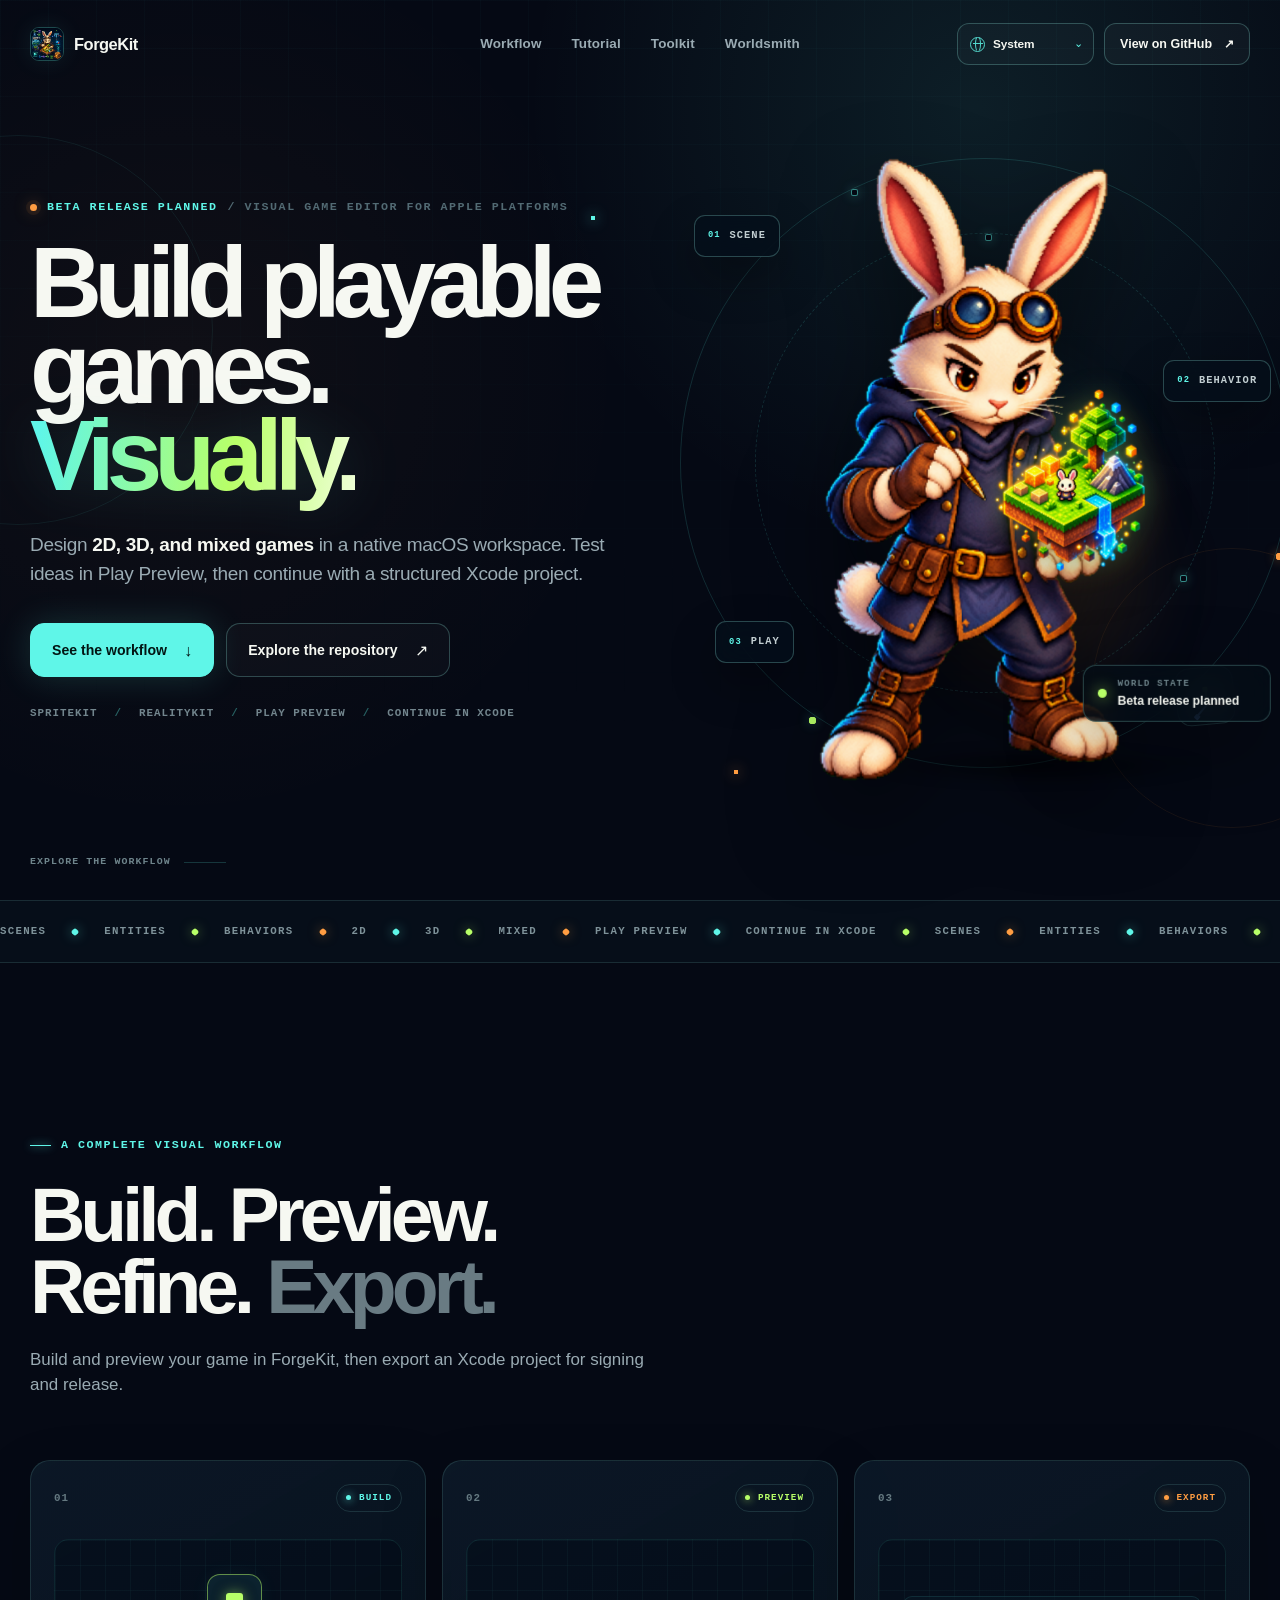
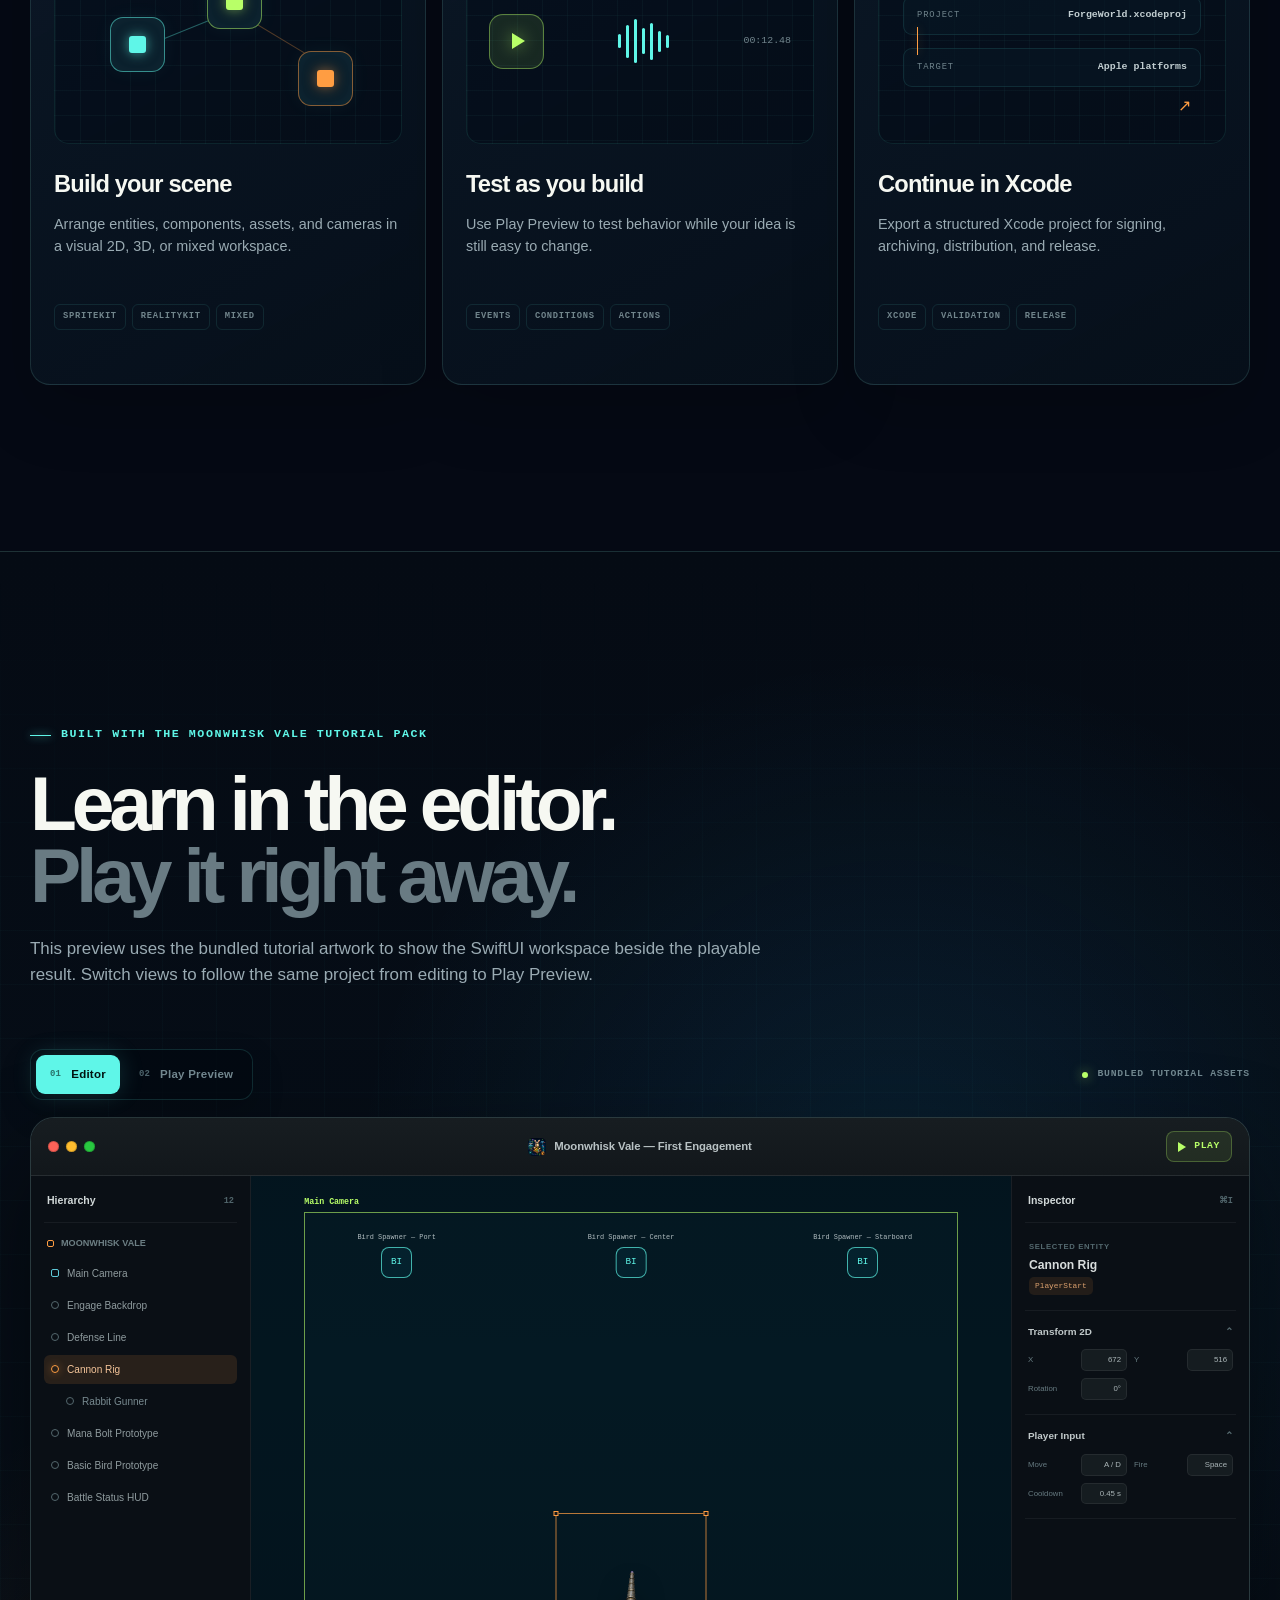
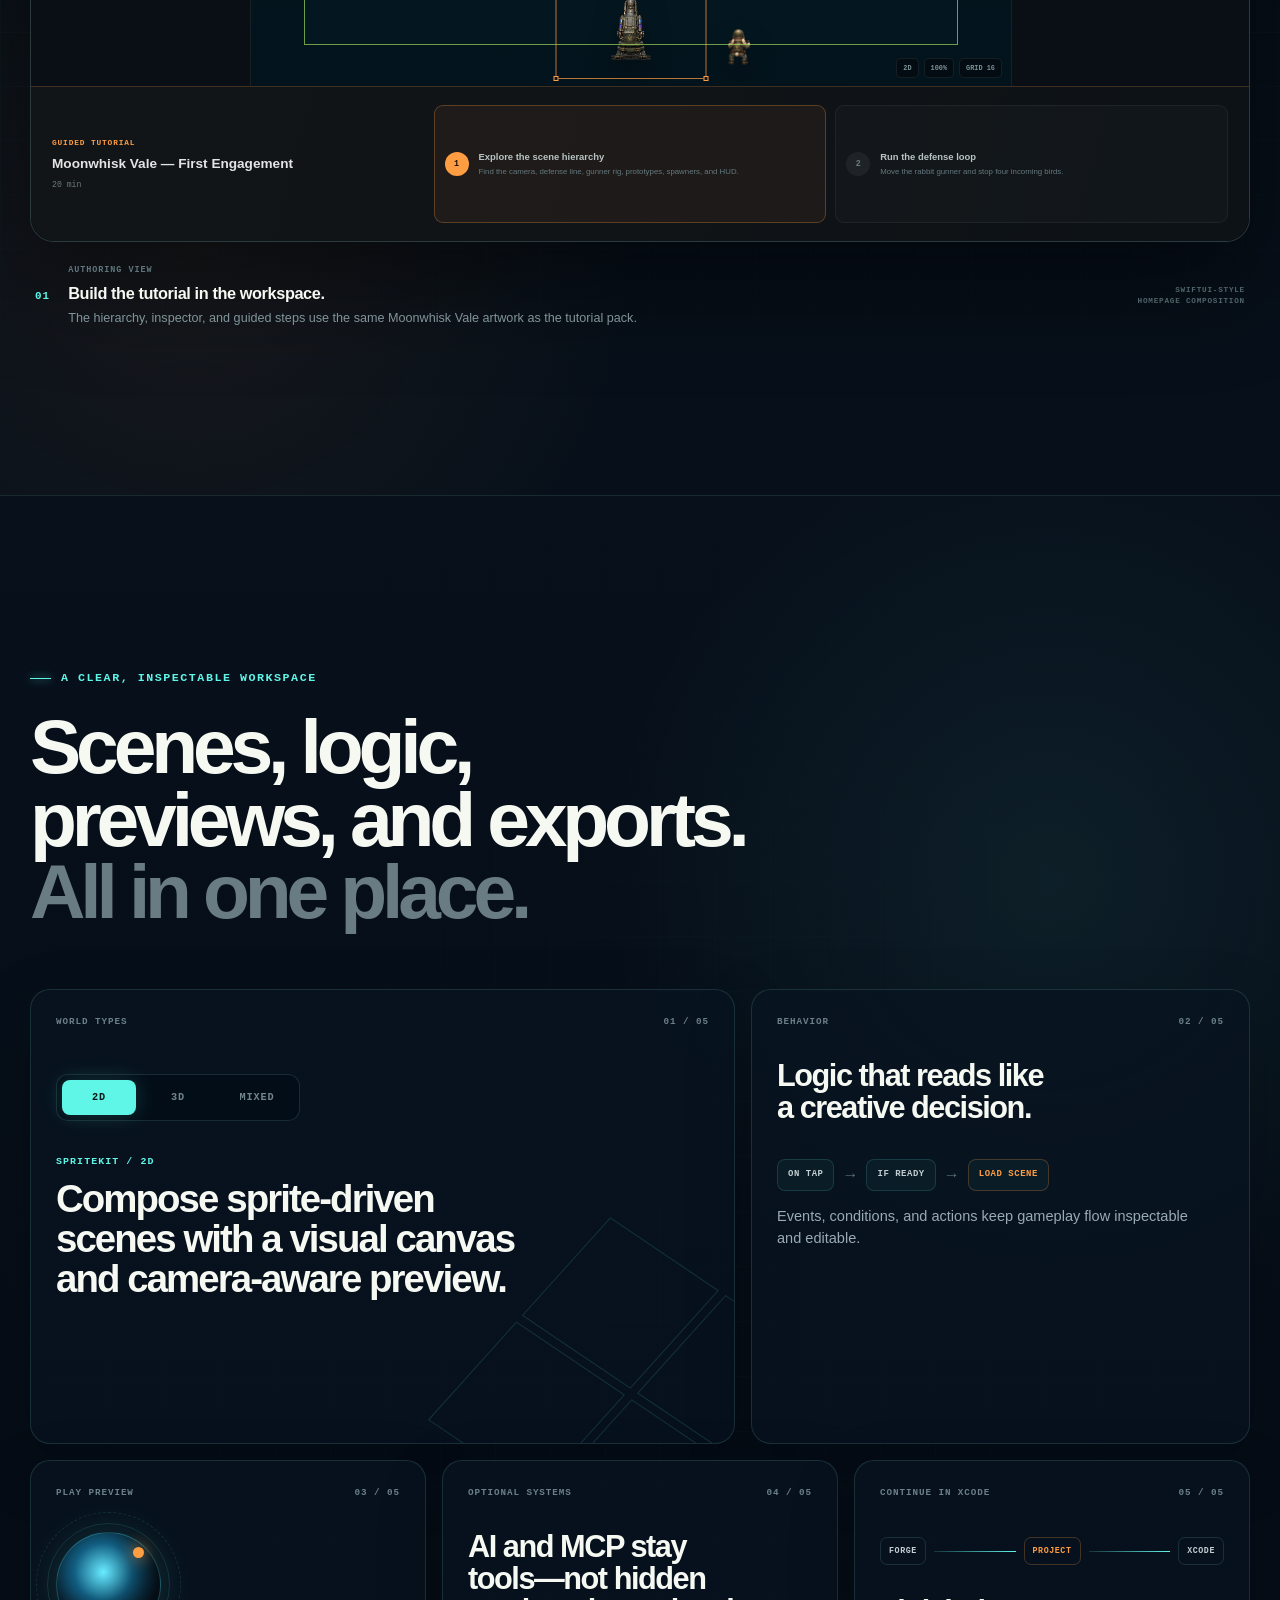
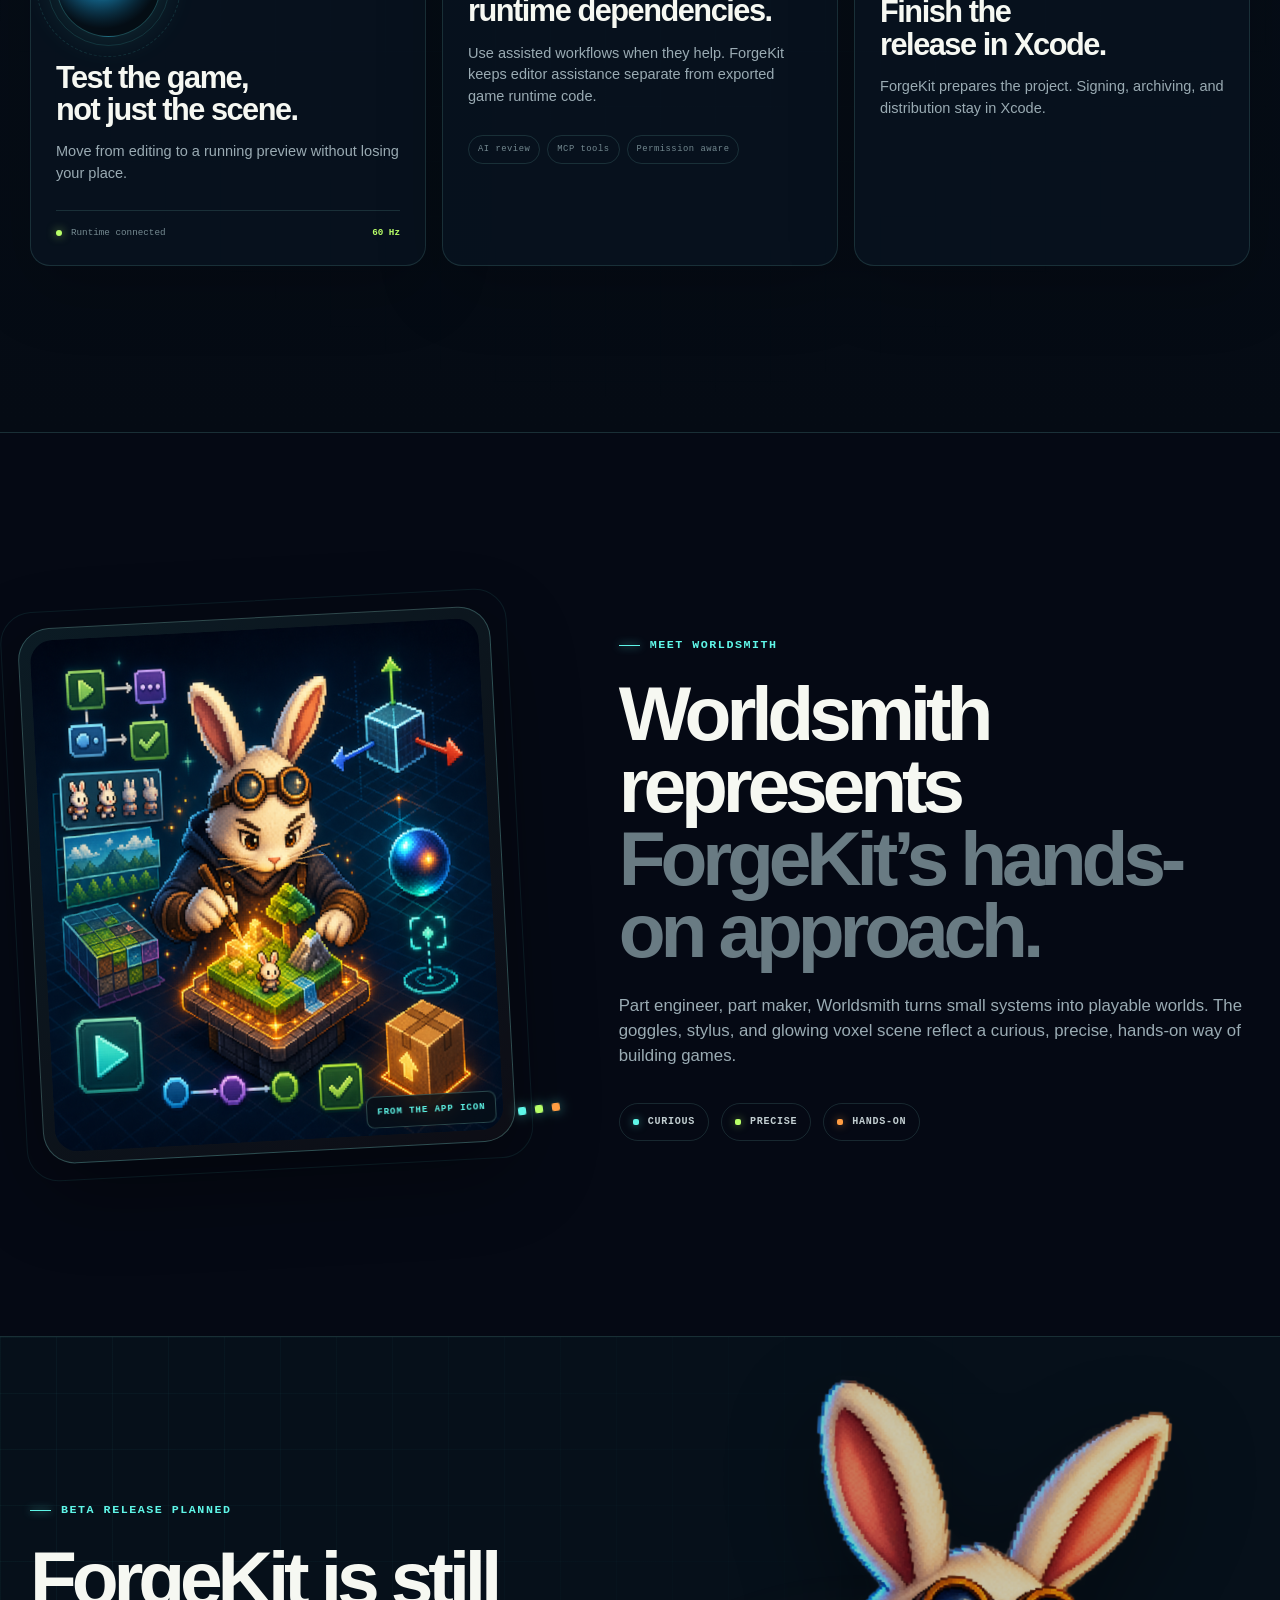
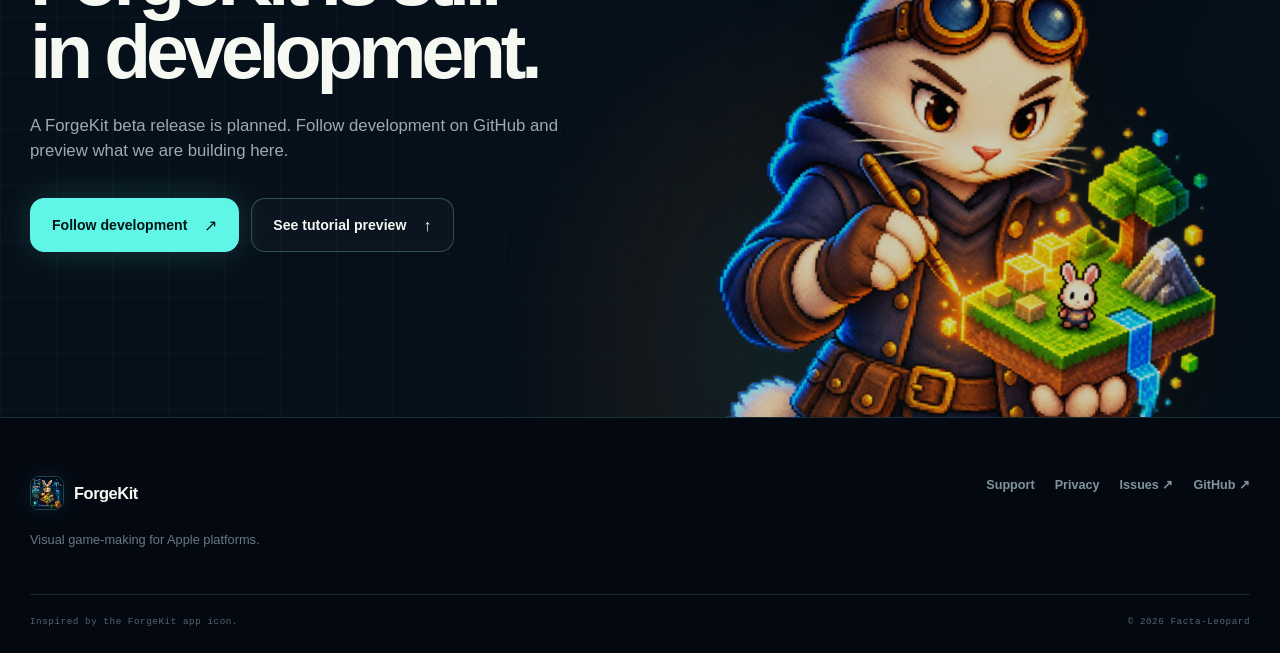
==== commit b9fa3af7: "fix: refine localized wrapping and Worldsmith copy" ====
--- a/index.html
+++ b/index.html
@@ -13,20 +13,20 @@
   <meta property="og:image" content="https://facta-leopard.github.io/ForgeKit/assets/forgekit-og.png">
   <meta property="og:image:width" content="1200">
   <meta property="og:image:height" content="630">
-  <meta property="og:image:alt" content="ForgeKit rabbit world-builder with the headline From first scene to playable game.">
+  <meta property="og:image:alt" content="Worldsmith, the ForgeKit maker, beside the headline From first scene to playable game.">
   <meta name="twitter:card" content="summary_large_image">
   <meta name="twitter:title" content="ForgeKit — From first scene to playable game">
   <meta name="twitter:description" content="A visual game editor for Apple platforms.">
   <meta name="twitter:image" content="https://facta-leopard.github.io/ForgeKit/assets/forgekit-og.png">
-  <meta name="twitter:image:alt" content="ForgeKit rabbit world-builder with the headline From first scene to playable game.">
+  <meta name="twitter:image:alt" content="Worldsmith, the ForgeKit maker, beside the headline From first scene to playable game.">
   <link rel="canonical" href="https://facta-leopard.github.io/ForgeKit/">
   <link rel="icon" type="image/png" href="./assets/favicon.png">
   <link rel="preload" as="image" href="./assets/forgekit-rabbit-hero.png" fetchpriority="high">
-  <link rel="stylesheet" href="./assets/site.css?v=20260829-2">
-  <script src="./assets/site-i18n-cjk.js?v=20260829-2" defer></script>
-  <script src="./assets/site-i18n-eu.js?v=20260829-2" defer></script>
-  <script src="./assets/site-i18n.js?v=20260829-2" defer></script>
-  <script src="./assets/site.js?v=20260829-2" defer></script>
+  <link rel="stylesheet" href="./assets/site.css?v=20260829-5">
+  <script src="./assets/site-i18n-cjk.js?v=20260829-5" defer></script>
+  <script src="./assets/site-i18n-eu.js?v=20260829-5" defer></script>
+  <script src="./assets/site-i18n.js?v=20260829-5" defer></script>
+  <script src="./assets/site.js?v=20260829-5" defer></script>
   <title>ForgeKit — From first scene to playable game</title>
 </head>
 <body>
@@ -44,7 +44,7 @@
         <a href="#workflow">Workflow</a>
         <a href="#tutorial-preview">Tutorial</a>
         <a href="#toolkit">Toolkit</a>
-        <a href="#character">Character</a>
+        <a href="#character">Worldsmith</a>
       </div>
 
       <div class="nav-actions">
@@ -83,9 +83,9 @@
       </div>
 
       <div class="hero-copy reveal is-visible">
-        <p class="kicker beta-kicker"><span class="live-dot" aria-hidden="true"></span> Beta release planned <span aria-hidden="true">/</span> Visual game editor for Apple platforms</p>
+        <p class="kicker beta-kicker"><span class="live-dot" aria-hidden="true"></span><span class="beta-copy">Beta release planned</span><span class="beta-context"><span aria-hidden="true">/</span>&nbsp;Visual game editor for Apple platforms</span></p>
         <h1 id="hero-title" data-i18n-template="hero-title">Make the world in your head <span class="gradient-text">playable.</span></h1>
-        <p class="hero-lead" data-i18n-template="hero-lead">Build <strong>2D, 3D, and mixed games</strong> visually in a native macOS workspace. Test the loop in Play Preview, then export a structured Xcode project for release work.</p>
+        <p class="hero-lead" data-i18n-template="hero-lead">Build <strong class="i18n-keep">2D, 3D, and mixed games</strong> visually in a native macOS workspace. Test the loop in <span class="i18n-keep">Play Preview</span>, then export a structured Xcode project for release work.</p>
 
         <div class="hero-actions">
           <a class="button button-primary" href="#workflow">
@@ -114,7 +114,7 @@
         <figure class="mascot-stage" data-parallax>
           <span class="mascot-floor-shadow" aria-hidden="true"></span>
           <div class="mascot-rig">
-            <img class="rig-part mascot-base-image" src="./assets/forgekit-rabbit-base.png" width="1027" height="1531" alt="ForgeKit's goggled rabbit world-builder holding a stylus and supporting a voxel game scene" decoding="async" fetchpriority="high">
+            <img class="rig-part mascot-base-image" src="./assets/forgekit-rabbit-base.png" width="1027" height="1531" alt="ForgeKit Worldsmith wearing goggles, holding a stylus, and shaping a voxel game scene" decoding="async" fetchpriority="high">
             <div class="rig-world-group" aria-hidden="true">
               <span class="world-energy"></span>
               <img class="rig-part rig-world" src="./assets/forgekit-rig-world.png" width="1254" height="1254" alt="" decoding="async">
@@ -152,7 +152,7 @@
     <section class="section workflow-section shell" id="workflow" aria-labelledby="workflow-title">
       <div class="section-heading reveal">
         <p class="section-kicker">One creative loop</p>
-        <h2 id="workflow-title" data-i18n-template="workflow-title">Shape. Test. Refine. <span>Hand off.</span></h2>
+        <h2 id="workflow-title" data-i18n-template="workflow-title">Shape. Test. Refine. <span class="heading-muted">Hand off.</span></h2>
         <p>ForgeKit keeps the creative loop visible. The editor owns the world-building work; Xcode remains the final release boundary.</p>
       </div>
 
@@ -211,7 +211,7 @@
       <div class="shell">
         <div class="section-heading tutorial-heading reveal">
           <p class="section-kicker">Built from the Moonwhisk Vale tutorial pack</p>
-          <h2 id="tutorial-preview-title" data-i18n-template="tutorial-title">Learn it in the editor.<br><span>Feel it in play.</span></h2>
+          <h2 id="tutorial-preview-title" data-i18n-template="tutorial-title">Learn it in the editor.<br><span class="heading-muted">Feel it in play.</span></h2>
           <p>This homepage preview uses the bundled tutorial artwork to stage the SwiftUI workspace and the game loop side by side. Switch the screen to see the same project move from authoring to Play Preview.</p>
         </div>
 
@@ -311,7 +311,7 @@
       <div class="shell">
         <div class="section-heading toolkit-heading reveal">
           <p class="section-kicker">A workshop, not a black box</p>
-          <h2 id="toolkit-title" data-i18n-template="toolkit-title">Everything has a place.<br><span>Every change has a path.</span></h2>
+          <h2 id="toolkit-title" data-i18n-template="toolkit-title">Everything has a place.<br><span class="heading-muted">Every change has a path.</span></h2>
         </div>
 
         <div class="bento-grid">
@@ -368,17 +368,17 @@
     <section class="section character-section shell" id="character" aria-labelledby="character-title">
       <div class="character-origin reveal">
         <div class="origin-frame">
-          <img src="./assets/app-icon.png" width="512" height="512" loading="lazy" decoding="async" alt="The original ForgeKit app icon showing a rabbit maker building a game world">
+          <img src="./assets/app-icon.png" width="512" height="512" loading="lazy" decoding="async" alt="The original ForgeKit app icon showing Worldsmith building a game world">
           <span>FROM THE APP ICON</span>
         </div>
         <div class="origin-trace" aria-hidden="true"><i></i><i></i><i></i></div>
       </div>
 
       <div class="character-copy reveal">
-        <p class="section-kicker">A maker at the center</p>
-        <h2 id="character-title" data-i18n-template="character-title">The rabbit is not just an icon. <span>It is the idea.</span></h2>
-        <p>Part engineer, part worldsmith: the ForgeKit rabbit turns small systems into living spaces. The goggles, stylus, and glowing voxel world become a visual shorthand for a tool that is curious, precise, and hands-on.</p>
-        <ul class="character-traits" aria-label="Character traits">
+        <p class="section-kicker">Meet Worldsmith</p>
+        <h2 id="character-title" data-i18n-template="character-title">Worldsmith represents <span class="heading-muted">ForgeKit’s hands-on approach.</span></h2>
+        <p>Part engineer, part maker, Worldsmith turns small systems into playable worlds. The goggles, stylus, and glowing voxel scene reflect a curious, precise, hands-on way of building games.</p>
+        <ul class="character-traits" aria-label="Worldsmith traits">
           <li><i></i> Curious</li>
           <li><i></i> Precise</li>
           <li><i></i> Hands-on</li>
--- a/assets/site.css
+++ b/assets/site.css
@@ -40,6 +40,32 @@
   -webkit-font-smoothing: antialiased;
 }
 
+:where(h1, h2, h3, p, li, a, button, figcaption, strong, small) {
+  hyphens: none;
+  overflow-wrap: normal;
+  word-break: normal;
+}
+
+:where(p, li, figcaption) { text-wrap: pretty; }
+
+html:lang(ko) :where(h1, h2, h3, p, li, a, button, figcaption, strong, small) {
+  word-break: keep-all;
+}
+
+html:lang(ja) :where(h1, h2, h3, p, li, a, button, figcaption, strong, small),
+html:lang(zh-Hans) :where(h1, h2, h3, p, li, a, button, figcaption, strong, small),
+html:lang(zh-Hant) :where(h1, h2, h3, p, li, a, button, figcaption, strong, small) {
+  line-break: strict;
+}
+
+@supports (word-break: auto-phrase) {
+  html:lang(ja) :where(h1, h2, h3, p, li, a, button, figcaption, strong, small),
+  html:lang(zh-Hans) :where(h1, h2, h3, p, li, a, button, figcaption, strong, small),
+  html:lang(zh-Hant) :where(h1, h2, h3, p, li, a, button, figcaption, strong, small) {
+    word-break: auto-phrase;
+  }
+}
+
 body::before {
   position: fixed;
   inset: 0;
@@ -365,6 +391,13 @@
   text-wrap: balance;
 }
 
+html:lang(zh-Hans) .hero h1,
+html:lang(zh-Hant) .hero h1 {
+  font-size: clamp(3rem, 4.8vw, 4.9rem);
+}
+
+.i18n-keep { white-space: nowrap; }
+
 .gradient-text {
   color: transparent;
   background: linear-gradient(98deg, var(--cyan) 4%, var(--lime) 62%, #f0ffd8 100%);
@@ -446,11 +479,13 @@
 }
 
 .beta-kicker { flex-wrap: wrap; }
+.beta-kicker > .beta-copy { white-space: nowrap; }
+.beta-kicker > .beta-context { min-width: 0; }
 .beta-kicker .live-dot {
   background: var(--orange);
   box-shadow: 0 0 0 4px rgba(var(--orange-rgb), 0.08), 0 0 15px rgba(var(--orange-rgb), 0.55);
 }
-.beta-kicker > span:nth-of-type(2) { color: #526a73; }
+.beta-kicker > .beta-context { color: #526a73; }
 
 .hero-visual {
   position: relative;
@@ -778,8 +813,15 @@
   text-wrap: balance;
 }
 
-.section-heading h2 span,
-.character-copy h2 span { color: #697b83; }
+.section-heading h2 .heading-muted,
+.character-copy h2 .heading-muted { color: #697b83; }
+
+html:lang(ja) :is(#hero-title, #workflow-title, #tutorial-preview-title, #toolkit-title, #character-title),
+html:lang(zh-Hans) :is(#hero-title, #workflow-title, #tutorial-preview-title, #toolkit-title, #character-title),
+html:lang(zh-Hant) :is(#hero-title, #workflow-title, #tutorial-preview-title, #toolkit-title, #character-title) {
+  overflow-wrap: normal;
+  word-break: keep-all;
+}
 
 .section-heading > p:last-child {
   max-width: 650px;
@@ -1371,6 +1413,13 @@
 .bento-card h3 { margin: 31px 0 0; font-size: clamp(1.55rem, 2.4vw, 2.45rem); font-weight: 830; letter-spacing: -0.048em; line-height: 1.05; }
 .bento-card p { margin: 15px 0 0; color: var(--muted); font-size: 0.91rem; }
 
+.workflow-card h3,
+.bento-card h3,
+.world-readout strong,
+.demo-caption strong {
+  text-wrap: balance;
+}
+
 .world-card { grid-column: span 7; min-height: 455px; }
 .behavior-card { grid-column: span 5; }
 .preview-card { grid-column: span 4; }
@@ -1494,6 +1543,8 @@
   .hero { min-height: auto; grid-template-columns: 1fr; padding-top: 150px; padding-bottom: 100px; }
   .hero-copy { text-align: center; }
   .hero h1 { max-width: 820px; margin-inline: auto; font-size: clamp(4rem, 12vw, 7rem); }
+  html:lang(zh-Hans) .hero h1,
+  html:lang(zh-Hant) .hero h1 { font-size: clamp(2.35rem, 9.6vw, 5.1rem); }
   .hero-lead { margin-inline: auto; }
   .hero-actions, .hero-tech { justify-content: center; }
   .hero-visual { min-height: 730px; }
@@ -1564,6 +1615,8 @@
   .section-heading { margin-bottom: 42px; text-align: center; }
   .section-heading .section-kicker { justify-content: center; }
   .section-heading h2, .character-copy h2, .release-content h2 { font-size: clamp(2.75rem, 13vw, 4rem); }
+  html:lang(fr) #tutorial-preview-title { font-size: clamp(2.45rem, 12vw, 4rem); }
+  html:lang(ja) #character-title { font-size: clamp(2.1rem, 8vw, 3.6rem); line-height: 1.03; }
   .section-heading > p:last-child { font-size: 0.94rem; }
   .workflow-card { display: block; min-height: 520px; }
   .workflow-card > p { min-height: 0; }
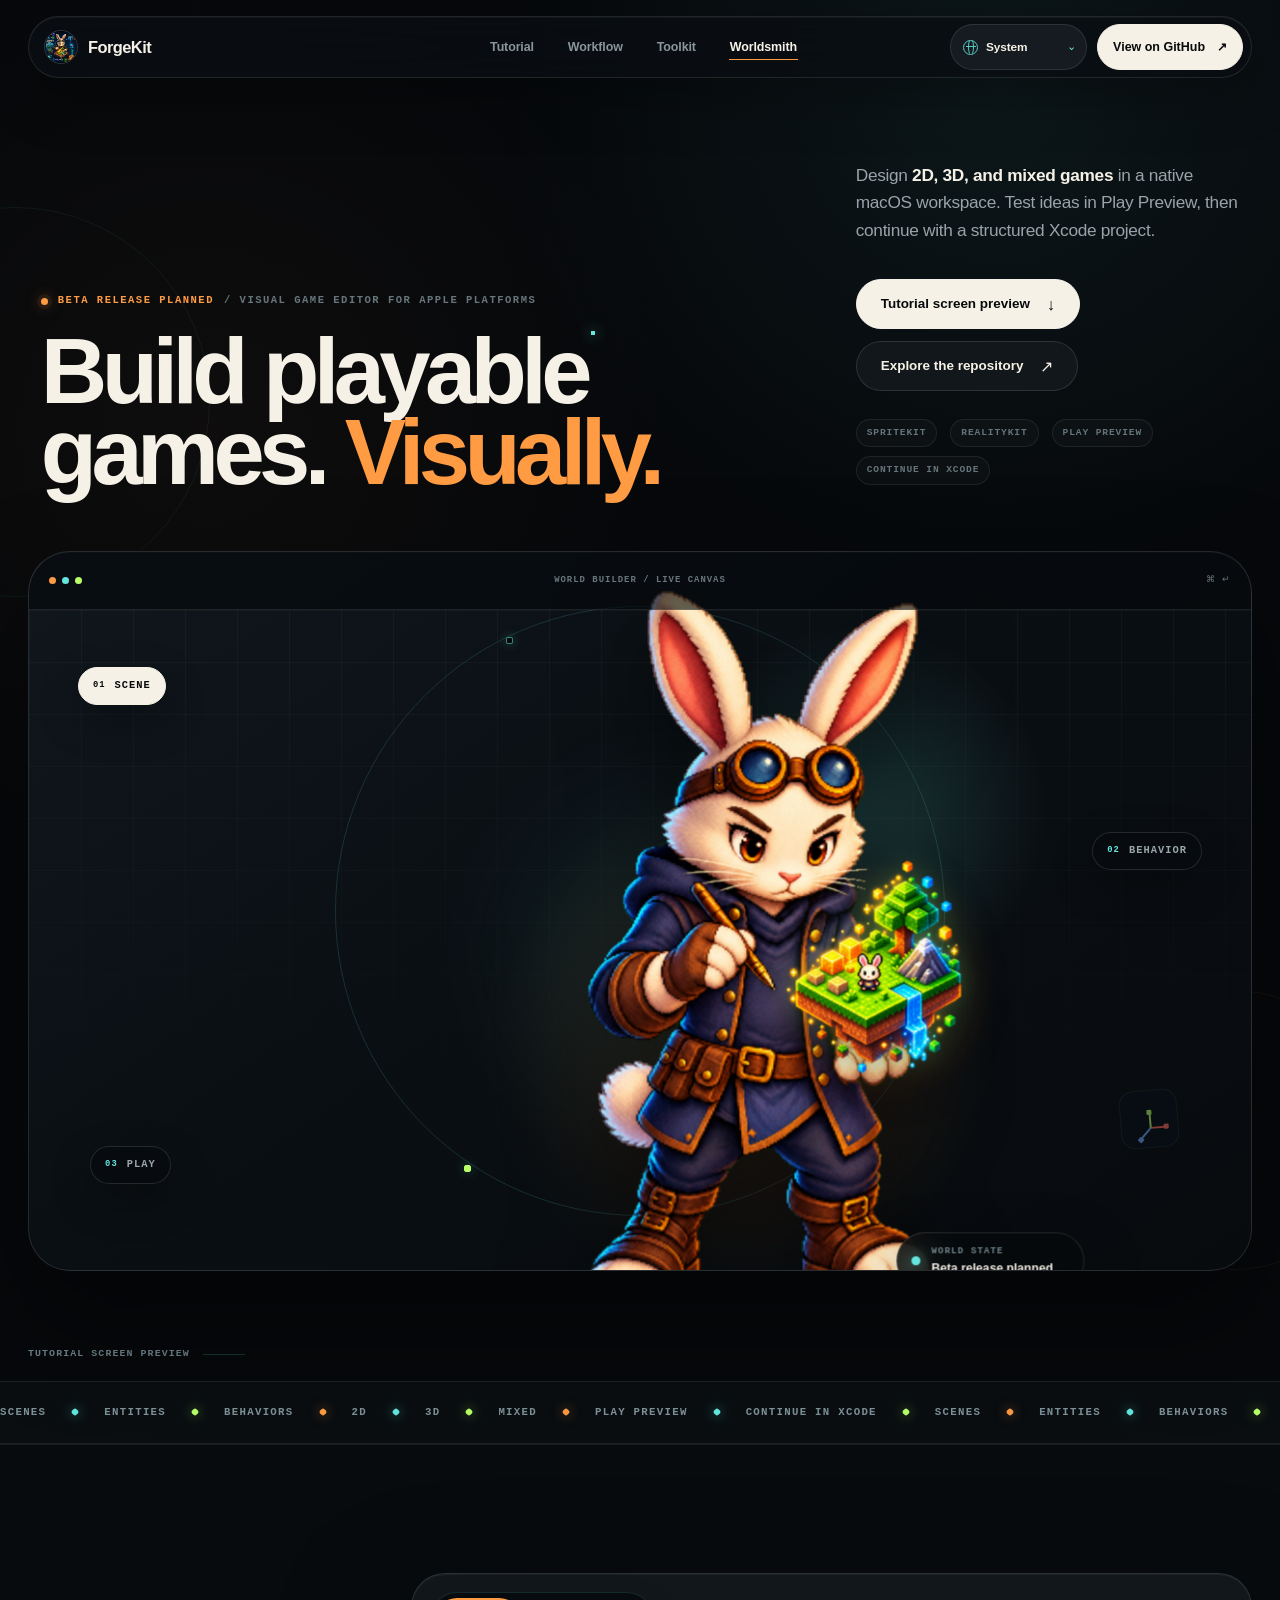
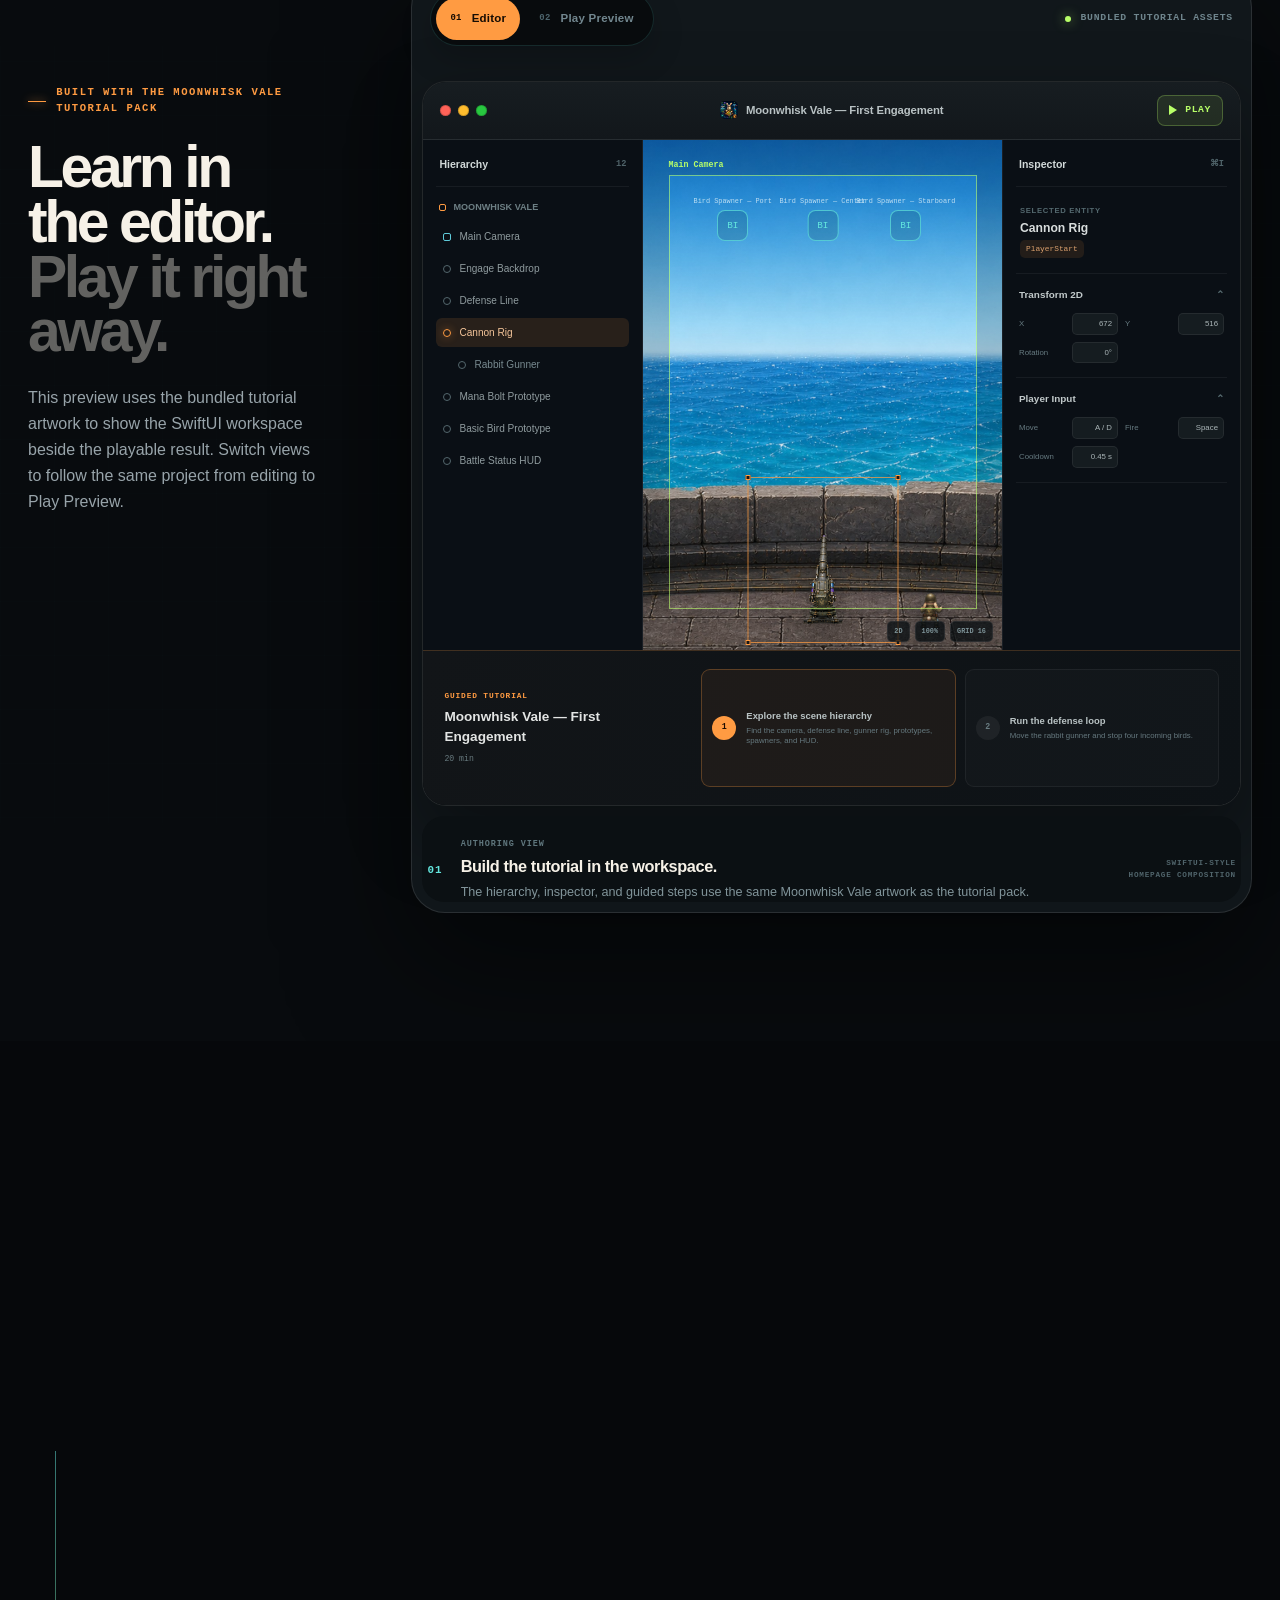
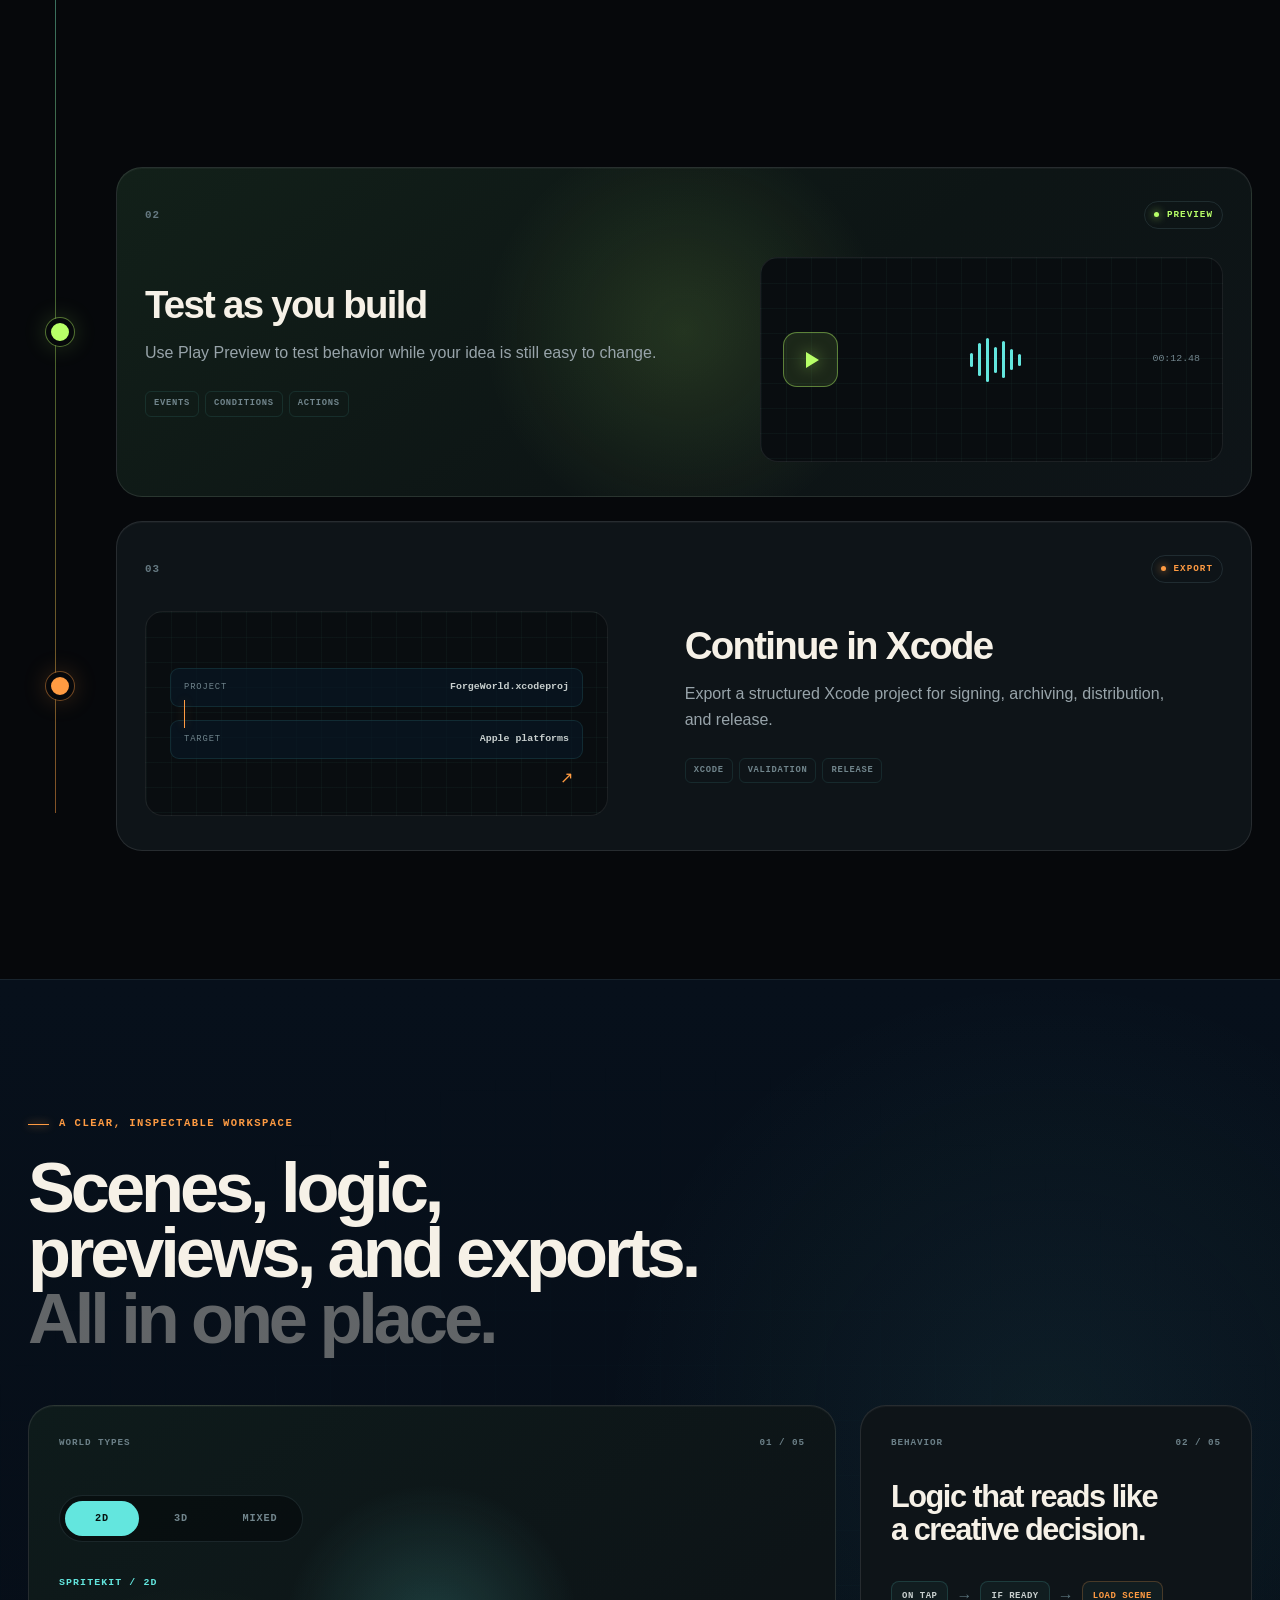
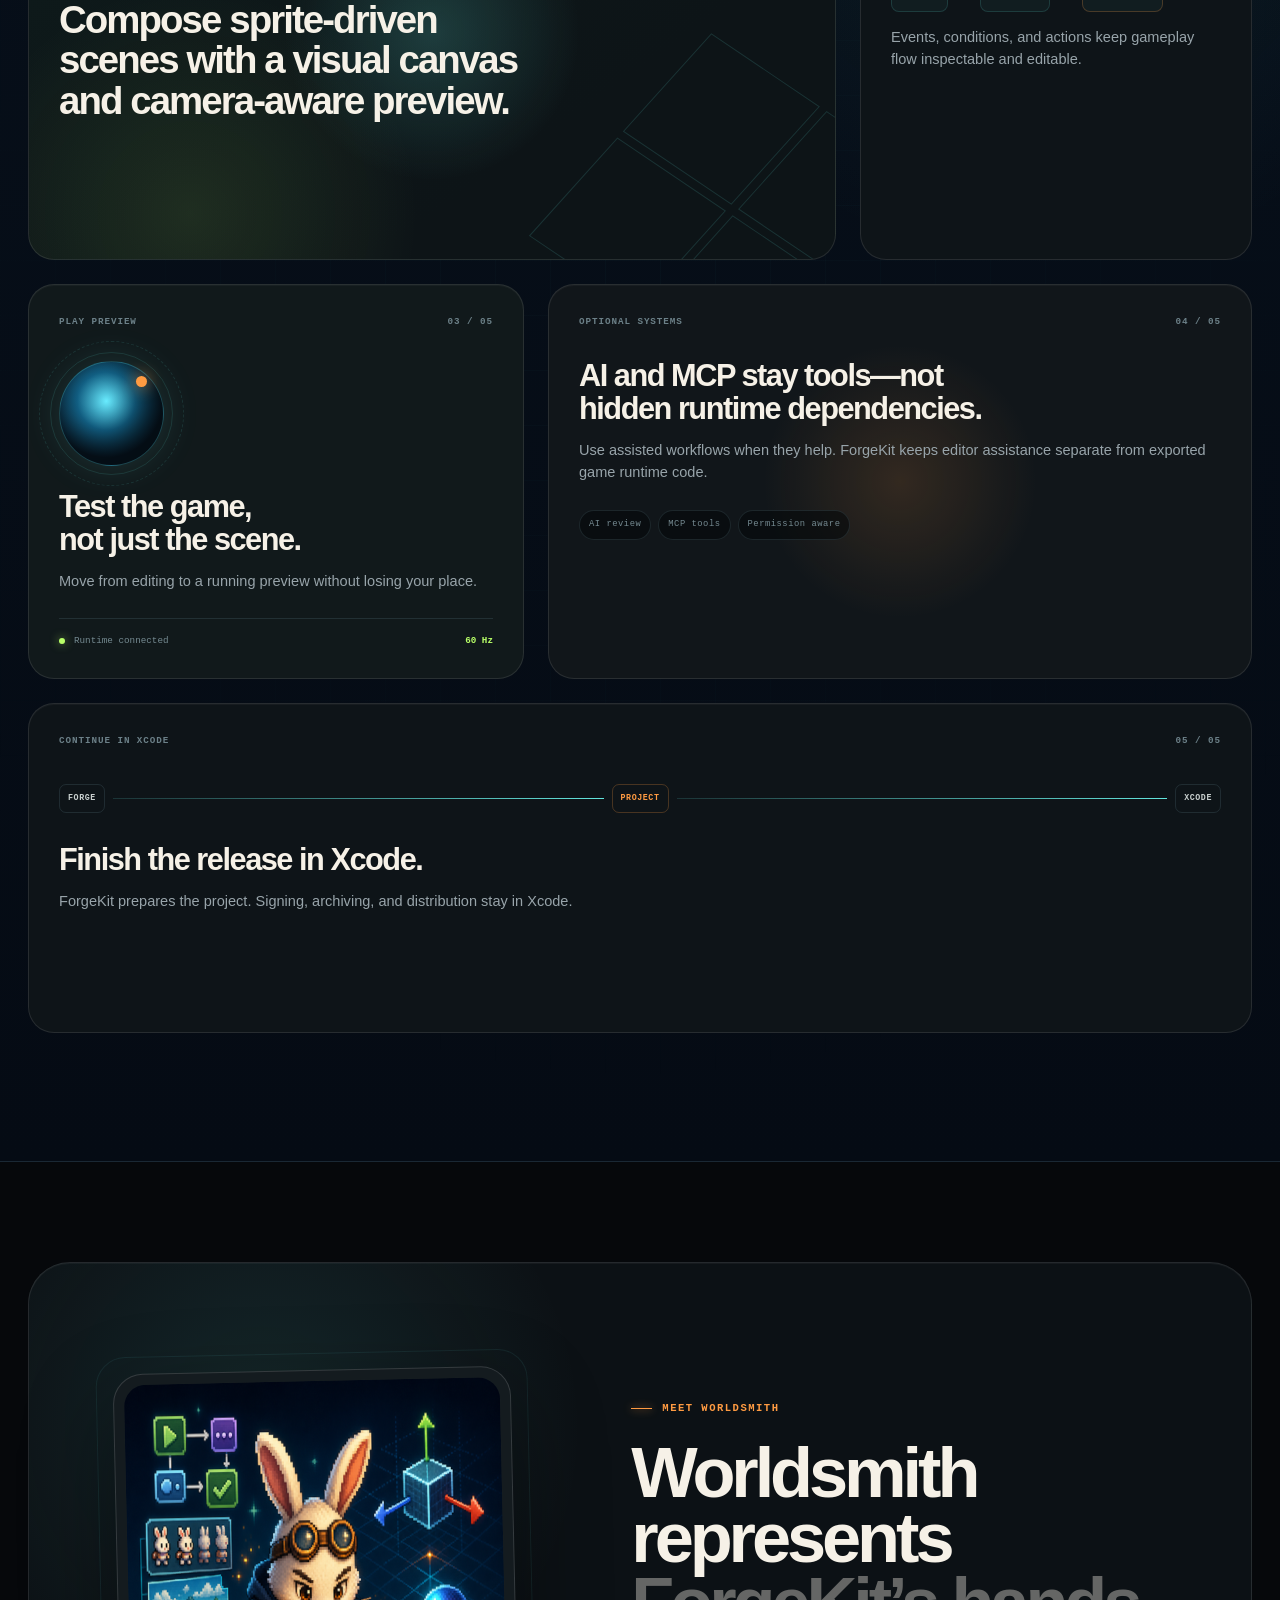
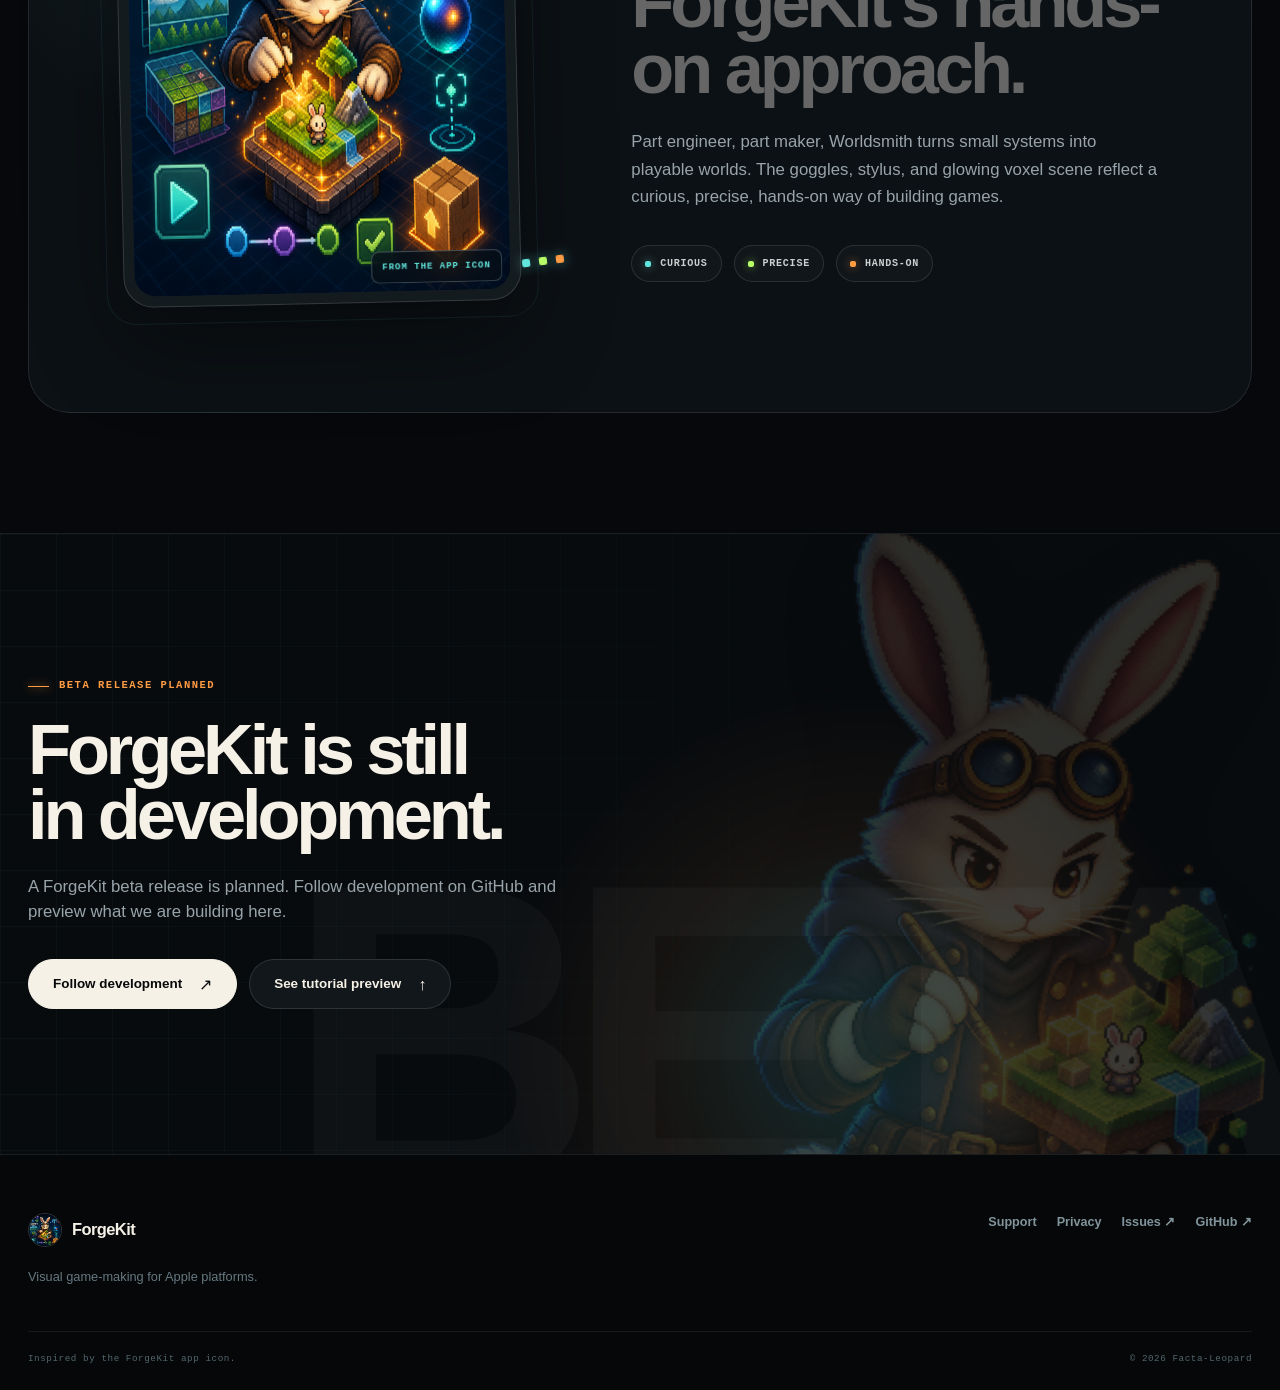
==== commit a1232daf: "feat: redesign interactive ForgeKit homepage" ====
--- a/index.html
+++ b/index.html
@@ -22,14 +22,14 @@
   <link rel="canonical" href="https://facta-leopard.github.io/ForgeKit/">
   <link rel="icon" type="image/png" href="./assets/favicon.png">
   <link rel="preload" as="image" href="./assets/forgekit-rabbit-hero.png" fetchpriority="high">
-  <link rel="stylesheet" href="./assets/site.css?v=20260829-5">
-  <script src="./assets/site-i18n-cjk.js?v=20260829-5" defer></script>
-  <script src="./assets/site-i18n-eu.js?v=20260829-5" defer></script>
-  <script src="./assets/site-i18n.js?v=20260829-5" defer></script>
-  <script src="./assets/site.js?v=20260829-5" defer></script>
+  <link rel="stylesheet" href="./assets/site.css?v=20260829-11">
+  <script src="./assets/site-i18n-cjk.js?v=20260829-11" defer></script>
+  <script src="./assets/site-i18n-eu.js?v=20260829-11" defer></script>
+  <script src="./assets/site-i18n.js?v=20260829-11" defer></script>
+  <script src="./assets/site.js?v=20260829-11" defer></script>
   <title>ForgeKit — From first scene to playable game</title>
 </head>
-<body>
+<body class="forge-artboard">
   <div class="scroll-progress" aria-hidden="true"><span data-scroll-progress></span></div>
   <a class="skip-link" href="#main">Skip to content</a>
 
@@ -41,8 +41,8 @@
       </a>
 
       <div class="nav-links" aria-label="Page sections">
+        <a href="#tutorial-preview">Tutorial</a>
         <a href="#workflow">Workflow</a>
-        <a href="#tutorial-preview">Tutorial</a>
         <a href="#toolkit">Toolkit</a>
         <a href="#character">Worldsmith</a>
       </div>
@@ -83,30 +83,40 @@
       </div>
 
       <div class="hero-copy reveal is-visible">
-        <p class="kicker beta-kicker"><span class="live-dot" aria-hidden="true"></span><span class="beta-copy">Beta release planned</span><span class="beta-context"><span aria-hidden="true">/</span>&nbsp;Visual game editor for Apple platforms</span></p>
-        <h1 id="hero-title" data-i18n-template="hero-title">Make the world in your head <span class="gradient-text">playable.</span></h1>
-        <p class="hero-lead" data-i18n-template="hero-lead">Build <strong class="i18n-keep">2D, 3D, and mixed games</strong> visually in a native macOS workspace. Test the loop in <span class="i18n-keep">Play Preview</span>, then export a structured Xcode project for release work.</p>
-
-        <div class="hero-actions">
-          <a class="button button-primary" href="#workflow">
-            <span>See how it flows</span>
-            <span class="button-icon" aria-hidden="true">↓</span>
-          </a>
-          <a class="button button-quiet" href="https://github.com/Facta-Leopard/ForgeKit" rel="noreferrer">
-            <span>Explore the repository</span>
-            <span class="button-icon" aria-hidden="true">↗</span>
-          </a>
-        </div>
-
-        <ul class="hero-tech" aria-label="Core technologies and workflow">
-          <li>SpriteKit</li>
-          <li>RealityKit</li>
-          <li>Play Preview</li>
-          <li>Xcode handoff</li>
-        </ul>
-      </div>
-
-      <div class="hero-visual reveal is-visible" data-parallax-root>
+        <div class="hero-title-stack">
+          <p class="kicker beta-kicker"><span class="live-dot" aria-hidden="true"></span><span class="beta-copy">Beta release planned</span><span class="beta-context"><span aria-hidden="true">/</span>&nbsp;Visual game editor for Apple platforms</span></p>
+          <h1 id="hero-title" data-i18n-template="hero-title">Make the world in your head <span class="gradient-text">playable.</span></h1>
+        </div>
+
+        <div class="hero-support">
+          <p class="hero-lead" data-i18n-template="hero-lead">Build <strong class="i18n-keep">2D, 3D, and mixed games</strong> visually in a native macOS workspace. Test the loop in <span class="i18n-keep">Play Preview</span>, then export a structured Xcode project for release work.</p>
+
+          <div class="hero-actions">
+            <a class="button button-primary" href="#tutorial-preview">
+              <span>Tutorial screen preview</span>
+              <span class="button-icon" aria-hidden="true">↓</span>
+            </a>
+            <a class="button button-quiet" href="https://github.com/Facta-Leopard/ForgeKit" rel="noreferrer">
+              <span>Explore the repository</span>
+              <span class="button-icon" aria-hidden="true">↗</span>
+            </a>
+          </div>
+
+          <ul class="hero-tech" aria-label="Core technologies and workflow">
+            <li>SpriteKit</li>
+            <li>RealityKit</li>
+            <li>Play Preview</li>
+            <li>Xcode handoff</li>
+          </ul>
+        </div>
+      </div>
+
+      <div class="hero-visual reveal is-visible" data-parallax-root data-hero-mode="scene">
+        <div class="showcase-chrome" aria-hidden="true">
+          <span class="showcase-lights"><i></i><i></i><i></i></span>
+          <b>WORLD BUILDER / LIVE CANVAS</b>
+          <span>⌘ ↵</span>
+        </div>
         <div class="visual-halo" aria-hidden="true"></div>
         <div class="orbit orbit-outer" aria-hidden="true"><span></span><span></span><span></span></div>
         <div class="orbit orbit-inner" aria-hidden="true"><span></span><span></span></div>
@@ -130,14 +140,16 @@
           </figcaption>
         </figure>
 
-        <div class="tool-chip tool-chip-scene" aria-hidden="true"><span>01</span> SCENE</div>
-        <div class="tool-chip tool-chip-behavior" aria-hidden="true"><span>02</span> BEHAVIOR</div>
-        <div class="tool-chip tool-chip-play" aria-hidden="true"><span>03</span> PLAY</div>
+        <div class="hero-mode-switch" role="group" aria-label="Core technologies and workflow">
+          <button class="tool-chip tool-chip-scene is-active" type="button" data-hero-mode-button="scene" aria-pressed="true"><span>01</span> SCENE</button>
+          <button class="tool-chip tool-chip-behavior" type="button" data-hero-mode-button="behavior" aria-pressed="false"><span>02</span> BEHAVIOR</button>
+          <button class="tool-chip tool-chip-play" type="button" data-hero-mode-button="play" aria-pressed="false"><span>03</span> PLAY</button>
+        </div>
         <div class="axis-chip" aria-hidden="true"><i class="axis-x"></i><i class="axis-y"></i><i class="axis-z"></i></div>
       </div>
 
-      <a class="scroll-cue" href="#workflow" aria-label="Scroll to the workflow section">
-        <span>Scroll to forge</span>
+      <a class="scroll-cue" href="#tutorial-preview" aria-label="Tutorial screen preview">
+        <span>Tutorial screen preview</span>
         <i aria-hidden="true"></i>
       </a>
     </section>
@@ -149,73 +161,16 @@
       </div>
     </div>
 
-    <section class="section workflow-section shell" id="workflow" aria-labelledby="workflow-title">
-      <div class="section-heading reveal">
-        <p class="section-kicker">One creative loop</p>
-        <h2 id="workflow-title" data-i18n-template="workflow-title">Shape. Test. Refine. <span class="heading-muted">Hand off.</span></h2>
-        <p>ForgeKit keeps the creative loop visible. The editor owns the world-building work; Xcode remains the final release boundary.</p>
-      </div>
-
-      <div class="workflow-grid">
-        <article class="workflow-card reveal" data-spotlight>
-          <header>
-            <span class="step-index">01</span>
-            <span class="step-state"><i></i> BUILD</span>
-          </header>
-          <div class="step-display" aria-hidden="true">
-            <span class="scene-node node-a"></span>
-            <span class="scene-node node-b"></span>
-            <span class="scene-node node-c"></span>
-            <span class="scene-link link-a"></span>
-            <span class="scene-link link-b"></span>
-          </div>
-          <h3>Shape the scene</h3>
-          <p>Arrange entities, components, assets, and cameras in visual 2D, 3D, or mixed workspaces.</p>
-          <footer><span>SpriteKit</span><span>RealityKit</span><span>Mixed</span></footer>
-        </article>
-
-        <article class="workflow-card reveal" data-spotlight>
-          <header>
-            <span class="step-index">02</span>
-            <span class="step-state step-state-lime"><i></i> PREVIEW</span>
-          </header>
-          <div class="preview-display" aria-hidden="true">
-            <button type="button" tabindex="-1"><span></span></button>
-            <div class="preview-wave"><i></i><i></i><i></i><i></i><i></i><i></i><i></i></div>
-            <small>00:12.48</small>
-          </div>
-          <h3>Play while it is fresh</h3>
-          <p>Use behavior-driven Play Preview to check the loop while the idea is still easy to reshape.</p>
-          <footer><span>Events</span><span>Conditions</span><span>Actions</span></footer>
-        </article>
-
-        <article class="workflow-card reveal" data-spotlight>
-          <header>
-            <span class="step-index">03</span>
-            <span class="step-state step-state-orange"><i></i> EXPORT</span>
-          </header>
-          <div class="export-display" aria-hidden="true">
-            <div><span>PROJECT</span><strong>ForgeWorld.xcodeproj</strong></div>
-            <i></i>
-            <div><span>TARGET</span><strong>Apple platforms</strong></div>
-            <b>↗</b>
-          </div>
-          <h3>Hand off with context</h3>
-          <p>Export a structured Xcode project for signing, archiving, distribution, and platform release work.</p>
-          <footer><span>Xcode</span><span>Validation</span><span>Release</span></footer>
-        </article>
-      </div>
-    </section>
-
     <section class="section tutorial-section" id="tutorial-preview" aria-labelledby="tutorial-preview-title">
       <div class="shell">
-        <div class="section-heading tutorial-heading reveal">
-          <p class="section-kicker">Built from the Moonwhisk Vale tutorial pack</p>
-          <h2 id="tutorial-preview-title" data-i18n-template="tutorial-title">Learn it in the editor.<br><span class="heading-muted">Feel it in play.</span></h2>
-          <p>This homepage preview uses the bundled tutorial artwork to stage the SwiftUI workspace and the game loop side by side. Switch the screen to see the same project move from authoring to Play Preview.</p>
-        </div>
-
-        <div class="tutorial-demo reveal" data-tutorial-demo data-mode="editor">
+        <div class="tutorial-layout">
+          <div class="section-heading tutorial-heading reveal">
+            <p class="section-kicker">Built from the Moonwhisk Vale tutorial pack</p>
+            <h2 id="tutorial-preview-title" data-i18n-template="tutorial-title">Learn it in the editor.<br><span class="heading-muted">Feel it in play.</span></h2>
+            <p>This homepage preview uses the bundled tutorial artwork to stage the SwiftUI workspace and the game loop side by side. Switch the screen to see the same project move from authoring to Play Preview.</p>
+          </div>
+
+          <div class="tutorial-demo reveal" data-tutorial-demo data-mode="editor">
           <div class="demo-control-row">
             <div class="demo-tabs" role="group" aria-label="Tutorial screen preview">
               <button type="button" class="is-active" data-demo-screen="editor" aria-pressed="true"><span>01</span> Editor</button>
@@ -303,8 +258,79 @@
             </div>
             <small>SWIFTUI-STYLE<br>HOMEPAGE COMPOSITION</small>
           </div>
-        </div>
-      </div>
+          </div>
+        </div>
+      </div>
+    </section>
+
+    <section class="section workflow-section shell" id="workflow" aria-labelledby="workflow-title">
+      <div class="section-heading reveal">
+        <p class="section-kicker">One creative loop</p>
+        <h2 id="workflow-title" data-i18n-template="workflow-title">Shape. Test. Refine. <span class="heading-muted">Hand off.</span></h2>
+        <p>ForgeKit keeps the creative loop visible. The editor owns the world-building work; Xcode remains the final release boundary.</p>
+      </div>
+
+      <ol class="workflow-grid">
+        <li class="workflow-step reveal">
+          <article class="workflow-card" data-spotlight>
+            <header>
+              <span class="step-index">01</span>
+              <span class="step-state"><i></i> BUILD</span>
+            </header>
+            <div class="step-display" aria-hidden="true">
+              <span class="scene-node node-a"></span>
+              <span class="scene-node node-b"></span>
+              <span class="scene-node node-c"></span>
+              <span class="scene-link link-a"></span>
+              <span class="scene-link link-b"></span>
+            </div>
+            <div class="workflow-copy">
+              <h3>Shape the scene</h3>
+              <p>Arrange entities, components, assets, and cameras in visual 2D, 3D, or mixed workspaces.</p>
+              <footer><span>SpriteKit</span><span>RealityKit</span><span>Mixed</span></footer>
+            </div>
+          </article>
+        </li>
+
+        <li class="workflow-step reveal">
+          <article class="workflow-card" data-spotlight>
+            <header>
+              <span class="step-index">02</span>
+              <span class="step-state step-state-lime"><i></i> PREVIEW</span>
+            </header>
+            <div class="preview-display" aria-hidden="true">
+              <button type="button" tabindex="-1"><span></span></button>
+              <div class="preview-wave"><i></i><i></i><i></i><i></i><i></i><i></i><i></i></div>
+              <small>00:12.48</small>
+            </div>
+            <div class="workflow-copy">
+              <h3>Play while it is fresh</h3>
+              <p>Use behavior-driven Play Preview to check the loop while the idea is still easy to reshape.</p>
+              <footer><span>Events</span><span>Conditions</span><span>Actions</span></footer>
+            </div>
+          </article>
+        </li>
+
+        <li class="workflow-step reveal">
+          <article class="workflow-card" data-spotlight>
+            <header>
+              <span class="step-index">03</span>
+              <span class="step-state step-state-orange"><i></i> EXPORT</span>
+            </header>
+            <div class="export-display" aria-hidden="true">
+              <div><span>PROJECT</span><strong>ForgeWorld.xcodeproj</strong></div>
+              <i></i>
+              <div><span>TARGET</span><strong>Apple platforms</strong></div>
+              <b>↗</b>
+            </div>
+            <div class="workflow-copy">
+              <h3>Hand off with context</h3>
+              <p>Export a structured Xcode project for signing, archiving, distribution, and platform release work.</p>
+              <footer><span>Xcode</span><span>Validation</span><span>Release</span></footer>
+            </div>
+          </article>
+        </li>
+      </ol>
     </section>
 
     <section class="section toolkit-section" id="toolkit" aria-labelledby="toolkit-title">
@@ -389,6 +415,7 @@
     <section class="release-section" id="release" aria-labelledby="release-title">
       <div class="release-grid" aria-hidden="true"></div>
       <div class="release-glow" aria-hidden="true"></div>
+      <span class="release-watermark" aria-hidden="true">BETA</span>
       <img class="release-mascot" src="./assets/forgekit-rabbit-hero.png" width="800" height="1200" loading="lazy" decoding="async" alt="">
       <div class="release-content shell reveal">
         <p class="section-kicker">Beta release planned</p>
--- a/assets/site.css
+++ b/assets/site.css
@@ -1683,3 +1683,810 @@
   .tutorial-demo[data-mode="play"] .tutorial-cannon { animation: none; }
   .tutorial-demo[data-mode="play"] .mana-bolt { display: none; }
 }
+
+/* Living Forge Bench — project-specific interpretation of DESIGN.md. */
+body.forge-artboard {
+  --bg: #06080b;
+  --bg-soft: #0a0e13;
+  --panel: #0e151c;
+  --panel-raised: #131d25;
+  --ink: #f6f1e7;
+  --muted: #98a4aa;
+  --muted-strong: #c9d0cf;
+  --cyan: #63e6de;
+  --cyan-rgb: 99, 230, 222;
+  --lime: #b8ff68;
+  --orange: #ff9b42;
+  --orange-rgb: 255, 155, 66;
+  --line: rgba(125, 169, 181, 0.16);
+  --line-bright: rgba(193, 220, 222, 0.28);
+  --shadow: 0 32px 100px rgba(0, 0, 0, 0.48);
+  --radius-lg: 36px;
+  --radius-md: 24px;
+  --radius-sm: 13px;
+  background: var(--bg);
+  font-family: "Avenir Next", Avenir, "SF Pro Text", "Apple SD Gothic Neo", -apple-system, BlinkMacSystemFont, sans-serif;
+  font-feature-settings: "ss01", "tnum";
+}
+
+html:lang(ko) body.forge-artboard {
+  font-family: "Avenir Next", "Apple SD Gothic Neo", "Noto Sans KR", sans-serif;
+}
+
+html:lang(ja) body.forge-artboard {
+  font-family: "Avenir Next", "Hiragino Sans", "Yu Gothic", sans-serif;
+}
+
+html:lang(zh-Hans) body.forge-artboard {
+  font-family: "Avenir Next", "PingFang SC", "Microsoft YaHei", sans-serif;
+}
+
+html:lang(zh-Hant) body.forge-artboard {
+  font-family: "Avenir Next", "PingFang TC", "Microsoft JhengHei", sans-serif;
+}
+
+body.forge-artboard::before {
+  background:
+    radial-gradient(circle at 78% 10%, rgba(var(--cyan-rgb), 0.065), transparent 31rem),
+    radial-gradient(circle at 16% 48%, rgba(var(--orange-rgb), 0.035), transparent 30rem),
+    var(--bg);
+}
+
+body.forge-artboard::after {
+  background-image:
+    linear-gradient(rgba(165, 197, 200, 0.018) 1px, transparent 1px),
+    linear-gradient(90deg, rgba(165, 197, 200, 0.018) 1px, transparent 1px);
+  background-size: 64px 64px;
+  opacity: 0.5;
+  mask-image: linear-gradient(to bottom, black 0%, transparent 48%);
+}
+
+.forge-artboard .shell { width: min(1320px, calc(100% - 56px)); }
+
+.forge-artboard .site-header {
+  padding: 16px 0;
+  border: 0;
+  background: transparent;
+}
+
+.forge-artboard .site-header.is-scrolled {
+  padding: 10px 0;
+  border: 0;
+  background: transparent;
+  backdrop-filter: none;
+}
+
+.forge-artboard .nav {
+  min-height: 60px;
+  padding: 7px 8px 7px 15px;
+  border: 1px solid rgba(255, 255, 255, 0.1);
+  border-radius: 999px;
+  background: rgba(10, 14, 19, 0.82);
+  box-shadow: 0 18px 55px rgba(0, 0, 0, 0.28), inset 0 1px rgba(255, 255, 255, 0.045);
+  backdrop-filter: blur(22px) saturate(135%);
+}
+
+.forge-artboard .brand {
+  font-family: "Avenir Next", Avenir, sans-serif;
+  font-weight: 700;
+  letter-spacing: -0.035em;
+}
+
+.forge-artboard .brand img {
+  border-color: rgba(255, 255, 255, 0.16);
+  border-radius: 50%;
+  box-shadow: none;
+}
+
+.forge-artboard .nav-links { gap: 8px; }
+
+.forge-artboard .nav-links a {
+  padding: 9px 13px;
+  border-radius: 999px;
+  color: #89969b;
+  font-size: 0.78rem;
+  font-weight: 600;
+  letter-spacing: -0.01em;
+}
+
+.forge-artboard .nav-links a::after {
+  right: 12px;
+  bottom: 5px;
+  left: 12px;
+  background: var(--orange);
+  box-shadow: none;
+}
+
+.forge-artboard .nav-links a:hover,
+.forge-artboard .nav-links a:focus-visible,
+.forge-artboard .nav-links a.is-current { color: var(--ink); }
+
+.forge-artboard .nav-links a.is-current::after { transform: scaleX(1); }
+
+.forge-artboard .language-picker,
+.forge-artboard .nav-cta {
+  min-height: 46px;
+  border-radius: 999px;
+}
+
+.forge-artboard .language-picker {
+  border-color: rgba(255, 255, 255, 0.1);
+  background: #151b20;
+}
+
+.forge-artboard .language-picker:hover,
+.forge-artboard .language-picker:focus-within {
+  border-color: rgba(var(--cyan-rgb), 0.65);
+  background: #182126;
+  box-shadow: 0 0 0 3px rgba(var(--cyan-rgb), 0.08);
+}
+
+.forge-artboard .nav-cta {
+  border-color: var(--ink);
+  background: var(--ink);
+  color: #07090a;
+  font-weight: 700;
+}
+
+.forge-artboard .nav-cta:hover {
+  border-color: var(--lime);
+  background: var(--lime);
+  transform: translateY(-1px);
+}
+
+.forge-artboard .hero {
+  display: block;
+  min-height: auto;
+  padding-top: 132px;
+  padding-bottom: 110px;
+}
+
+.forge-artboard .hero-copy {
+  display: grid;
+  z-index: 8;
+  min-width: 0;
+  grid-template-columns: repeat(12, minmax(0, 1fr));
+  column-gap: 24px;
+  align-items: end;
+  padding: 30px clamp(0px, 1vw, 14px) 0;
+}
+
+.forge-artboard .hero-title-stack { grid-column: 1 / span 8; min-width: 0; }
+.forge-artboard .hero-support { grid-column: 9 / -1; min-width: 0; padding-bottom: 8px; }
+
+.forge-artboard .kicker,
+.forge-artboard .section-kicker {
+  color: var(--orange);
+  font-size: 0.66rem;
+  font-weight: 700;
+  letter-spacing: 0.14em;
+}
+
+.forge-artboard .beta-kicker > .beta-context { color: #67767c; }
+
+.forge-artboard .hero h1,
+.forge-artboard .section-heading h2,
+.forge-artboard .character-copy h2,
+.forge-artboard .release-content h2 {
+  font-family: "Avenir Next Condensed", "Avenir Next", Avenir, "SF Pro Display", sans-serif;
+  font-weight: 700;
+}
+
+.forge-artboard .hero h1 {
+  max-width: 720px;
+  font-size: clamp(4.2rem, 7.2vw, 7.45rem);
+  letter-spacing: -0.061em;
+  line-height: 0.87;
+}
+
+.forge-artboard .gradient-text {
+  color: var(--orange);
+  background: none;
+  filter: none;
+  -webkit-text-fill-color: currentColor;
+}
+
+.forge-artboard .hero-lead {
+  max-width: 590px;
+  margin: 0;
+  color: var(--muted);
+  font-size: clamp(1rem, 1.35vw, 1.12rem);
+  line-height: 1.58;
+}
+
+.forge-artboard .hero-lead strong { color: var(--ink); font-weight: 650; }
+
+.forge-artboard .button {
+  min-height: 50px;
+  padding: 0 24px;
+  border-radius: 999px;
+  font-size: 0.84rem;
+  font-weight: 650;
+  transition: background 180ms ease, border-color 180ms ease, box-shadow 180ms ease, color 180ms ease, transform 180ms ease;
+}
+
+.forge-artboard .button:active,
+.forge-artboard .nav-cta:active { transform: scale(0.975); }
+
+.forge-artboard .button-primary {
+  border-color: var(--ink);
+  background: var(--ink);
+  box-shadow: none;
+  color: #07090a;
+}
+
+.forge-artboard .button-primary:hover {
+  border-color: var(--lime);
+  background: var(--lime);
+  box-shadow: 0 12px 38px rgba(184, 255, 104, 0.14);
+}
+
+.forge-artboard .button-quiet {
+  border-color: rgba(255, 255, 255, 0.12);
+  background: #11171b;
+}
+
+.forge-artboard .button-quiet:hover {
+  border-color: rgba(255, 255, 255, 0.3);
+  background: #171f24;
+}
+
+.forge-artboard .hero-tech {
+  gap: 9px 13px;
+  margin-top: 28px;
+  color: #65747a;
+  font-size: 0.6rem;
+  font-weight: 650;
+}
+
+.forge-artboard .hero-tech li {
+  padding: 6px 10px;
+  border: 1px solid rgba(255, 255, 255, 0.08);
+  border-radius: 999px;
+  background: rgba(255, 255, 255, 0.025);
+}
+
+.forge-artboard .hero-tech li + li::before { display: none; }
+
+.forge-artboard .hero-visual {
+  --art-x: 68%;
+  --art-y: 36%;
+  --tilt-x: 0deg;
+  --tilt-y: 0deg;
+  --mode-rgb: 99, 230, 222;
+  min-width: 0;
+  min-height: 720px;
+  margin-top: 58px;
+  overflow: hidden;
+  border: 1px solid rgba(255, 255, 255, 0.12);
+  border-radius: 42px;
+  background:
+    radial-gradient(circle at 58% 68%, rgba(255, 155, 66, 0.11), transparent 30%),
+    linear-gradient(145deg, #10171d 0%, #0a0f13 46%, #080b0e 100%);
+  box-shadow: 0 48px 110px rgba(0, 0, 0, 0.46), inset 0 1px rgba(255, 255, 255, 0.055);
+  transform: perspective(1500px) rotateX(var(--tilt-x)) rotateY(var(--tilt-y));
+  transform-style: preserve-3d;
+  transition: transform 260ms cubic-bezier(0.2, 0.7, 0.2, 1), border-color 220ms ease;
+}
+
+.forge-artboard .hero-visual[data-hero-mode="behavior"] { --mode-rgb: 255, 155, 66; }
+.forge-artboard .hero-visual[data-hero-mode="play"] { --mode-rgb: 184, 255, 104; }
+
+.forge-artboard .hero-visual::before {
+  position: absolute;
+  inset: 0;
+  z-index: 0;
+  background: radial-gradient(circle 260px at var(--art-x) var(--art-y), rgba(var(--mode-rgb), 0.19), transparent 72%);
+  content: "";
+  pointer-events: none;
+  transition: background 220ms ease;
+}
+
+.forge-artboard .hero-visual::after {
+  position: absolute;
+  inset: 58px 0 0;
+  z-index: 0;
+  background-image:
+    linear-gradient(rgba(255, 255, 255, 0.035) 1px, transparent 1px),
+    linear-gradient(90deg, rgba(255, 255, 255, 0.035) 1px, transparent 1px);
+  background-size: 52px 52px;
+  content: "";
+  mask-image: linear-gradient(to bottom, black, transparent 82%);
+  pointer-events: none;
+}
+
+.forge-artboard .showcase-chrome {
+  position: absolute;
+  top: 0;
+  right: 0;
+  left: 0;
+  z-index: 9;
+  display: grid;
+  min-height: 58px;
+  grid-template-columns: 1fr auto 1fr;
+  align-items: center;
+  padding: 0 20px;
+  border-bottom: 1px solid rgba(255, 255, 255, 0.09);
+  background: rgba(6, 9, 12, 0.62);
+  color: #68777d;
+  font-family: ui-monospace, "SFMono-Regular", Menlo, monospace;
+  font-size: 0.56rem;
+  letter-spacing: 0.11em;
+  pointer-events: none;
+}
+
+.forge-artboard .showcase-chrome > span:last-child { justify-self: end; }
+.forge-artboard .showcase-lights { display: flex; gap: 6px; }
+.forge-artboard .showcase-lights i { width: 7px; height: 7px; border-radius: 50%; background: #39464c; }
+.forge-artboard .showcase-lights i:nth-child(1) { background: var(--orange); }
+.forge-artboard .showcase-lights i:nth-child(2) { background: var(--cyan); }
+.forge-artboard .showcase-lights i:nth-child(3) { background: var(--lime); }
+
+.forge-artboard .visual-halo {
+  inset: 19% 7% 4%;
+  z-index: 0;
+  opacity: 0.55;
+}
+
+.forge-artboard .mascot-stage {
+  top: 55%;
+  left: 61%;
+  width: min(96%, 620px);
+  transform: translate(-48%, -50%);
+}
+
+.forge-artboard .rig-world-group { animation-duration: 3.8s; }
+.forge-artboard .hero-visual[data-hero-mode="behavior"] .rig-world-group { animation-duration: 3.15s; }
+.forge-artboard .hero-visual[data-hero-mode="play"] .rig-world-group { animation-duration: 2.35s; }
+.forge-artboard .hero-visual[data-hero-mode="play"] .world-energy { opacity: 1; filter: blur(7px); }
+.forge-artboard .hero-visual[data-hero-mode="play"] .craft-particle { animation-duration: 1.7s; }
+.forge-artboard .hero-visual[data-hero-mode="behavior"] .craft-particle { animation-duration: 2.1s; }
+
+.forge-artboard .orbit-inner { display: none; }
+.forge-artboard .orbit-outer {
+  z-index: 1;
+  border-color: rgba(var(--mode-rgb), 0.15);
+  animation: none;
+  transition: border-color 220ms ease;
+}
+
+.forge-artboard .hero-mode-switch {
+  position: absolute;
+  inset: 0;
+  z-index: 7;
+  pointer-events: none;
+}
+
+.forge-artboard .tool-chip {
+  min-height: 38px;
+  padding: 0 14px;
+  border-color: rgba(255, 255, 255, 0.12);
+  border-radius: 999px;
+  background: rgba(8, 12, 15, 0.82);
+  box-shadow: 0 16px 42px rgba(0, 0, 0, 0.3);
+  color: #9aa6aa;
+  cursor: pointer;
+  animation: none;
+  pointer-events: auto;
+  transition: color 180ms ease, background 180ms ease, border-color 180ms ease, transform 180ms ease;
+}
+
+.forge-artboard .tool-chip:hover { border-color: rgba(var(--mode-rgb), 0.65); color: var(--ink); transform: translateY(-2px); }
+.forge-artboard .tool-chip.is-active { border-color: var(--ink); background: var(--ink); color: #07090a; }
+.forge-artboard .tool-chip.is-active span { color: #07090a; }
+.forge-artboard .tool-chip-scene { top: 16%; left: 4%; }
+.forge-artboard .tool-chip-behavior { top: 39%; right: 4%; }
+.forge-artboard .tool-chip-play { bottom: 12%; left: 5%; }
+
+.forge-artboard .mascot-status {
+  right: 2%;
+  bottom: 5%;
+  border-color: rgba(255, 255, 255, 0.12);
+  border-radius: 999px;
+  background: rgba(7, 10, 12, 0.84);
+  box-shadow: 0 22px 58px rgba(0, 0, 0, 0.35);
+}
+
+.forge-artboard .status-light {
+  background: rgb(var(--mode-rgb));
+  box-shadow: 0 0 15px rgba(var(--mode-rgb), 0.78);
+  transition: background 220ms ease, box-shadow 220ms ease;
+}
+
+.forge-artboard .axis-chip { right: 6%; bottom: 17%; opacity: 0.48; }
+.forge-artboard .scroll-cue { bottom: 19px; }
+.forge-artboard .signal-track { animation-duration: 58s; }
+
+.forge-artboard .signal-strip {
+  border-color: rgba(255, 255, 255, 0.08);
+  background: #0a0e11;
+}
+
+.forge-artboard .section { padding-top: clamp(96px, 10vw, 150px); padding-bottom: clamp(96px, 10vw, 150px); }
+
+.forge-artboard .section-heading {
+  position: relative;
+  max-width: 1020px;
+  margin-bottom: 54px;
+}
+
+.forge-artboard .section-heading h2,
+.forge-artboard .character-copy h2,
+.forge-artboard .release-content h2 {
+  font-size: clamp(3.25rem, 5.5vw, 5.75rem);
+  letter-spacing: -0.058em;
+  line-height: 0.93;
+}
+
+.forge-artboard .section-heading h2 .heading-muted,
+.forge-artboard .character-copy h2 .heading-muted { color: rgba(246, 241, 231, 0.38); }
+
+.forge-artboard .section-heading > p:last-child {
+  margin-top: 25px;
+  color: var(--muted);
+  font-size: 1rem;
+  line-height: 1.62;
+}
+
+.forge-artboard .workflow-grid {
+  position: relative;
+  display: grid;
+  grid-template-columns: minmax(0, 1fr);
+  gap: 24px;
+  margin: 0;
+  padding: 0 0 0 88px;
+  list-style: none;
+}
+
+.forge-artboard .workflow-grid::before {
+  position: absolute;
+  top: 38px;
+  bottom: 38px;
+  left: 27px;
+  width: 1px;
+  background: linear-gradient(var(--cyan), rgba(184, 255, 104, 0.72), var(--orange));
+  content: "";
+  opacity: 0.5;
+}
+
+.forge-artboard .workflow-step {
+  position: relative;
+  min-width: 0;
+  list-style: none;
+}
+
+.forge-artboard .workflow-step::before {
+  position: absolute;
+  top: 50%;
+  left: -70px;
+  z-index: 2;
+  width: 18px;
+  height: 18px;
+  border: 5px solid var(--bg);
+  border-radius: 50%;
+  background: var(--cyan);
+  box-shadow: 0 0 0 1px rgba(var(--cyan-rgb), 0.4), 0 0 24px rgba(var(--cyan-rgb), 0.22);
+  content: "";
+  transform: translateY(-50%);
+}
+
+.forge-artboard .workflow-step:nth-child(2)::before { background: var(--lime); box-shadow: 0 0 0 1px rgba(184, 255, 104, 0.4), 0 0 24px rgba(184, 255, 104, 0.2); }
+.forge-artboard .workflow-step:nth-child(3)::before { background: var(--orange); box-shadow: 0 0 0 1px rgba(var(--orange-rgb), 0.4), 0 0 24px rgba(var(--orange-rgb), 0.22); }
+
+.forge-artboard .workflow-card {
+  display: grid;
+  min-width: 0;
+  min-height: 330px;
+  grid-template-columns: minmax(280px, 0.86fr) minmax(0, 1fr);
+  grid-template-areas:
+    "header header"
+    "visual copy";
+  column-gap: clamp(34px, 6vw, 92px);
+  align-items: center;
+  padding: 28px;
+  border-color: rgba(255, 255, 255, 0.1);
+  border-radius: 26px;
+  background: #0e1418;
+  box-shadow: inset 0 1px rgba(255, 255, 255, 0.035);
+}
+
+.forge-artboard .workflow-step:nth-child(2) .workflow-card {
+  grid-template-columns: minmax(0, 1fr) minmax(280px, 0.86fr);
+  grid-template-areas:
+    "header header"
+    "copy visual";
+  background:
+    radial-gradient(circle at var(--spot-x, 70%) var(--spot-y, 18%), rgba(184, 255, 104, 0.13), transparent 34%),
+    linear-gradient(145deg, #122019, #0d1515 56%, #0e1418);
+}
+
+.forge-artboard .workflow-card header { grid-area: header; }
+.forge-artboard .workflow-card > :is(.step-display, .preview-display, .export-display) { grid-area: visual; margin: 18px 0 0; }
+.forge-artboard .workflow-copy { grid-area: copy; min-width: 0; }
+.forge-artboard .workflow-copy h3 { margin: 0; font-size: clamp(1.8rem, 3vw, 3rem); letter-spacing: -0.045em; line-height: 1.02; }
+.forge-artboard .workflow-copy > p { margin: 16px 0 0; color: var(--muted); font-size: 1rem; line-height: 1.58; }
+.forge-artboard .workflow-copy footer { margin-top: 26px; }
+
+.forge-artboard .workflow-card:hover,
+.forge-artboard .bento-card:hover { border-color: rgba(255, 255, 255, 0.22); transform: translateY(-2px); }
+
+.forge-artboard .workflow-card h3,
+.forge-artboard .bento-card h3,
+.forge-artboard .world-readout strong,
+.forge-artboard .demo-caption strong {
+  font-family: "Avenir Next", Avenir, sans-serif;
+  font-weight: 650;
+}
+
+.forge-artboard .step-display,
+.forge-artboard .preview-display,
+.forge-artboard .export-display {
+  border-color: rgba(255, 255, 255, 0.08);
+  border-radius: 18px;
+  background-color: #090d10;
+}
+
+.forge-artboard .tutorial-section {
+  border-color: rgba(255, 255, 255, 0.08);
+  background: #080b0e;
+}
+
+.forge-artboard .tutorial-section::before { opacity: 0.34; }
+
+.forge-artboard .tutorial-layout {
+  display: grid;
+  grid-template-columns: minmax(300px, 0.38fr) minmax(0, 1fr);
+  gap: clamp(34px, 5vw, 72px);
+  align-items: start;
+}
+
+.forge-artboard .tutorial-heading {
+  position: sticky;
+  top: 112px;
+  display: block;
+  max-width: none;
+  margin: 0;
+}
+
+.forge-artboard .tutorial-heading h2 { font-size: clamp(3rem, 4.6vw, 5.1rem); }
+.forge-artboard .tutorial-heading > p:last-child { margin-top: 26px; }
+
+.forge-artboard .tutorial-demo {
+  min-width: 0;
+  padding: 10px;
+  border: 1px solid rgba(255, 255, 255, 0.11);
+  border-radius: 34px;
+  background: #11171b;
+  box-shadow: 0 48px 120px rgba(0, 0, 0, 0.5), inset 0 1px rgba(255, 255, 255, 0.045);
+}
+
+.forge-artboard .demo-control-row { padding: 8px 8px 18px; }
+.forge-artboard .demo-tabs { border-radius: 999px; background: #080b0d; }
+.forge-artboard .demo-tabs button { min-height: 42px; border-radius: 999px; }
+.forge-artboard .demo-tabs button.is-active { background: var(--orange); color: #160c03; box-shadow: none; }
+.forge-artboard .demo-tabs button.is-active span { color: #160c03; }
+
+.forge-artboard .forge-window {
+  border-color: rgba(255, 255, 255, 0.11);
+  border-radius: 24px;
+  background: #090d10;
+  box-shadow: 0 30px 72px rgba(0, 0, 0, 0.38);
+}
+
+.forge-artboard .demo-caption { margin-top: 10px; border-radius: 22px; background: #0b1013; }
+
+.forge-artboard .bento-grid {
+  grid-template-columns: repeat(12, minmax(0, 1fr));
+  gap: 24px;
+}
+
+.forge-artboard .bento-card {
+  min-width: 0;
+  padding: 30px;
+  border-color: rgba(255, 255, 255, 0.1);
+  border-radius: 26px;
+  background: #0e1418;
+  box-shadow: inset 0 1px rgba(255, 255, 255, 0.035);
+}
+
+.forge-artboard .world-card {
+  grid-column: span 8;
+  background:
+    radial-gradient(circle at var(--spot-x, 70%) var(--spot-y, 22%), rgba(var(--cyan-rgb), 0.19), transparent 32%),
+    radial-gradient(circle at 20% 90%, rgba(184, 255, 104, 0.1), transparent 30%),
+    linear-gradient(145deg, #0e1b1b, #0d1417 68%);
+}
+
+.forge-artboard .behavior-card { grid-column: span 4; }
+.forge-artboard .preview-card { grid-column: span 5; background: #11191b; }
+.forge-artboard .optional-card {
+  grid-column: span 7;
+  background:
+    radial-gradient(circle at var(--spot-x, 82%) var(--spot-y, 18%), rgba(var(--orange-rgb), 0.14), transparent 34%),
+    #11161a;
+}
+.forge-artboard .xcode-card { grid-column: 1 / -1; min-height: 330px; }
+
+.forge-artboard .world-switcher,
+.forge-artboard .optional-pills span {
+  border-radius: 999px;
+  background: rgba(5, 8, 10, 0.56);
+}
+
+.forge-artboard .world-switcher button { border-radius: 999px; }
+.forge-artboard .world-switcher button.is-active { background: var(--cyan); color: #06110f; box-shadow: none; }
+
+.forge-artboard .character-section {
+  margin-top: 100px;
+  margin-bottom: 120px;
+  padding: clamp(54px, 7vw, 96px);
+  border: 1px solid rgba(255, 255, 255, 0.1);
+  border-radius: 42px;
+  background:
+    radial-gradient(circle at 19% 22%, rgba(var(--cyan-rgb), 0.105), transparent 28%),
+    #0c1115;
+  box-shadow: inset 0 1px rgba(255, 255, 255, 0.04);
+}
+
+.forge-artboard .origin-frame {
+  padding: 10px;
+  border-color: rgba(255, 255, 255, 0.14);
+  border-radius: 30px;
+  background: #141b1f;
+  box-shadow: 0 35px 90px rgba(0, 0, 0, 0.4);
+  transform: translate(-50%, -50%) rotate(-1.25deg);
+}
+
+.forge-artboard .origin-frame img { border-radius: 22px; }
+.forge-artboard .character-copy p:not(.section-kicker) { line-height: 1.62; }
+.forge-artboard .character-traits li { border-color: rgba(255, 255, 255, 0.11); background: rgba(255, 255, 255, 0.025); }
+
+.forge-artboard .release-section {
+  min-height: 620px;
+  border-color: rgba(255, 255, 255, 0.08);
+  background: #080b0e;
+}
+
+.forge-artboard .release-watermark {
+  position: absolute;
+  right: -0.04em;
+  bottom: -0.23em;
+  z-index: -2;
+  color: rgba(246, 241, 231, 0.026);
+  font-family: "Avenir Next Condensed", "Avenir Next", sans-serif;
+  font-size: min(34vw, 33rem);
+  font-weight: 800;
+  letter-spacing: -0.08em;
+  line-height: 1;
+  pointer-events: none;
+}
+
+.forge-artboard .release-content { min-height: 620px; }
+.forge-artboard .release-mascot { right: -3%; bottom: -350px; width: 650px; opacity: 0.15; filter: grayscale(0.2) drop-shadow(0 28px 50px rgba(0, 0, 0, 0.48)); }
+
+.forge-artboard .site-footer { background: #050709; }
+.forge-artboard .footer-note { border-color: rgba(255, 255, 255, 0.08); }
+
+html:lang(ko) .forge-artboard :is(.hero h1, .section-heading h2, .character-copy h2, .release-content h2) {
+  letter-spacing: -0.035em;
+}
+
+html:lang(ja) .forge-artboard :is(.hero h1, .section-heading h2, .character-copy h2, .release-content h2),
+html:lang(zh-Hans) .forge-artboard :is(.hero h1, .section-heading h2, .character-copy h2, .release-content h2),
+html:lang(zh-Hant) .forge-artboard :is(.hero h1, .section-heading h2, .character-copy h2, .release-content h2) {
+  letter-spacing: -0.015em;
+  line-height: 0.98;
+}
+
+html:lang(ja) .forge-artboard #character-title {
+  font-size: clamp(2.8rem, 4.6vw, 4.8rem);
+  text-wrap: wrap;
+}
+
+html:lang(fr) .forge-artboard #tutorial-preview-title {
+  font-size: clamp(2.65rem, 4.05vw, 4.45rem);
+  text-wrap: wrap;
+}
+
+@media (max-width: 1080px) {
+  .forge-artboard .hero-title-stack { grid-column: 1 / span 7; }
+  .forge-artboard .hero-support { grid-column: 8 / -1; }
+  .forge-artboard .hero h1 { font-size: clamp(4rem, 7.8vw, 6.55rem); }
+  .forge-artboard .hero-visual { min-height: 660px; }
+  .forge-artboard .mascot-stage { width: min(100%, 560px); }
+  .forge-artboard .tutorial-layout { grid-template-columns: 1fr; }
+  .forge-artboard .tutorial-heading { position: static; max-width: 860px; }
+}
+
+@media (max-width: 900px) {
+  .forge-artboard .hero {
+    padding-top: 146px;
+  }
+
+  .forge-artboard .hero-copy { display: block; text-align: left; }
+  .forge-artboard .hero-support { max-width: 650px; margin-top: 32px; padding-bottom: 0; }
+  .forge-artboard .hero h1 { max-width: 760px; margin-inline: 0; }
+  .forge-artboard .hero-lead { margin-inline: 0; }
+  .forge-artboard .hero-actions,
+  .forge-artboard .hero-tech { justify-content: flex-start; }
+  .forge-artboard .hero-visual { min-height: 680px; }
+  .forge-artboard .workflow-card { display: block; min-height: auto; }
+  .forge-artboard .workflow-card > :is(.step-display, .preview-display, .export-display) { margin-top: 26px; }
+  .forge-artboard .workflow-copy { margin-top: 28px; }
+  .forge-artboard .tutorial-heading > p:last-child { margin-top: 25px; }
+  .forge-artboard .bento-grid { grid-template-columns: repeat(2, minmax(0, 1fr)); }
+  .forge-artboard .world-card,
+  .forge-artboard .xcode-card { grid-column: span 2; }
+  .forge-artboard .behavior-card,
+  .forge-artboard .preview-card,
+  .forge-artboard .optional-card { grid-column: span 1; }
+  .forge-artboard .character-section { margin-top: 60px; }
+  .forge-artboard .character-copy { text-align: left; }
+  .forge-artboard .character-copy .section-kicker,
+  .forge-artboard .character-traits { justify-content: flex-start; }
+  .forge-artboard .character-copy p:not(.section-kicker) { margin-inline: 0; }
+}
+
+@media (max-width: 700px) {
+  .forge-artboard .nav { padding-left: 8px; }
+  .forge-artboard .brand > span { display: none; }
+}
+
+@media (max-width: 640px) {
+  .forge-artboard .shell { width: min(100% - 28px, 1320px); }
+  .forge-artboard .nav { min-height: 54px; }
+  .forge-artboard .language-picker,
+  .forge-artboard .nav-cta { min-height: 40px; }
+  .forge-artboard .hero { padding-top: 124px; padding-bottom: 76px; }
+  .forge-artboard .hero-copy { padding-inline: 3px; }
+  .forge-artboard .hero-support { margin-top: 27px; }
+  .forge-artboard .kicker { justify-content: flex-start; }
+  .forge-artboard .hero h1 { font-size: clamp(3.45rem, 16vw, 5rem); line-height: 0.89; }
+  html:lang(zh-Hans) .forge-artboard .hero h1,
+  html:lang(zh-Hant) .forge-artboard .hero h1 { font-size: clamp(2.15rem, 9vw, 3.2rem); line-height: 0.98; }
+  .forge-artboard .hero-lead { font-size: 0.95rem; line-height: 1.56; }
+  .forge-artboard .hero-tech { gap: 7px; }
+  .forge-artboard .hero-tech li { padding: 5px 8px; font-size: 0.54rem; }
+  .forge-artboard .hero-visual { min-height: min(122vw, 500px); margin-top: 42px; border-radius: 28px; }
+  .forge-artboard .showcase-chrome { min-height: 50px; padding-inline: 13px; font-size: 0.47rem; }
+  .forge-artboard .showcase-chrome b { max-width: 150px; overflow: hidden; text-overflow: ellipsis; white-space: nowrap; }
+  .forge-artboard .hero-visual::after { inset: 50px 0 0; background-size: 38px 38px; }
+  .forge-artboard .mascot-stage { top: 57%; left: 50%; width: 92vw; height: auto; transform: translate(-50%, -50%); }
+  .forge-artboard .mascot-status { right: 4%; bottom: 4%; min-width: 158px; }
+  .forge-artboard .orbit-outer { width: 84vw; height: 84vw; }
+  .forge-artboard .tool-chip { min-height: 34px; padding-inline: 9px; font-size: 0.5rem; }
+  .forge-artboard .tool-chip-scene { top: 16%; left: 3%; }
+  .forge-artboard .tool-chip-behavior { top: 38%; right: 3%; }
+  .forge-artboard .tool-chip-play { bottom: 13%; left: 3%; }
+  .forge-artboard .section { padding-top: 80px; padding-bottom: 80px; }
+  .forge-artboard .section-heading { margin-bottom: 38px; text-align: left; }
+  .forge-artboard .section-heading .section-kicker { justify-content: flex-start; }
+  .forge-artboard .section-heading h2,
+  .forge-artboard .character-copy h2,
+  .forge-artboard .release-content h2 { font-size: clamp(2.65rem, 12.6vw, 3.8rem); }
+  html:lang(fr) .forge-artboard #tutorial-preview-title { font-size: clamp(2.35rem, 11.7vw, 3.5rem); }
+  html:lang(ja) .forge-artboard #character-title { font-size: clamp(2.05rem, 8vw, 3.15rem); }
+  .forge-artboard .workflow-card,
+  .forge-artboard .bento-card { padding: 23px; border-radius: 22px; }
+  .forge-artboard .workflow-grid { gap: 18px; padding-left: 38px; }
+  .forge-artboard .workflow-grid::before { left: 10px; }
+  .forge-artboard .workflow-step::before { left: -36px; width: 15px; height: 15px; border-width: 4px; }
+  .forge-artboard .workflow-copy h3 { font-size: clamp(1.65rem, 8vw, 2.25rem); }
+  .forge-artboard .tutorial-demo { padding: 6px; border-radius: 23px; }
+  .forge-artboard .demo-control-row { padding: 8px 4px 14px; }
+  .forge-artboard .forge-window { border-radius: 18px; }
+  .forge-artboard .demo-caption { border-radius: 17px; }
+  .forge-artboard .bento-grid { grid-template-columns: 1fr; }
+  .forge-artboard .world-card,
+  .forge-artboard .behavior-card,
+  .forge-artboard .preview-card,
+  .forge-artboard .optional-card,
+  .forge-artboard .xcode-card { grid-column: 1; }
+  .forge-artboard .character-section { margin-top: 36px; margin-bottom: 80px; padding: 25px; border-radius: 28px; }
+  .forge-artboard .character-origin { min-height: 92vw; }
+  .forge-artboard .origin-frame { width: 82vw; }
+  .forge-artboard .release-section,
+  .forge-artboard .release-content { min-height: 570px; }
+  .forge-artboard .release-content { align-items: flex-start; text-align: left; }
+  .forge-artboard .release-actions { justify-content: flex-start; }
+}
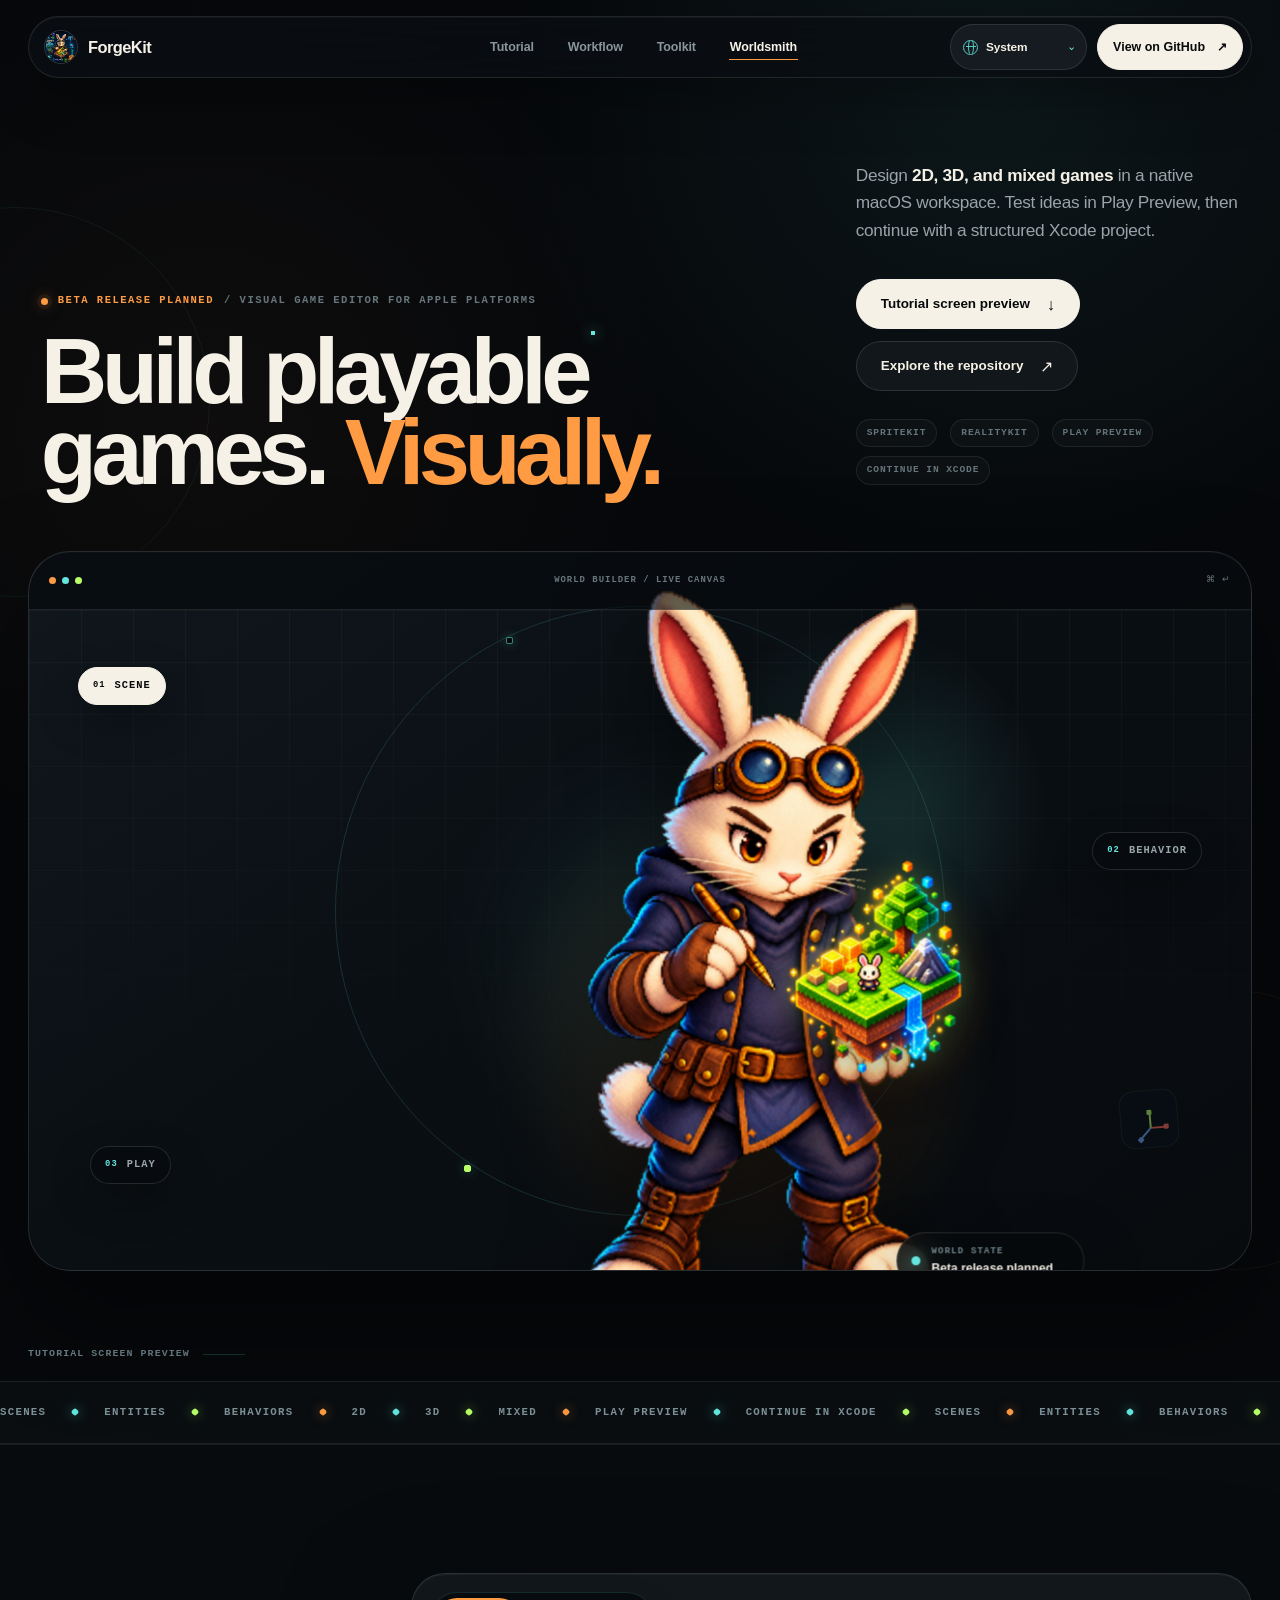
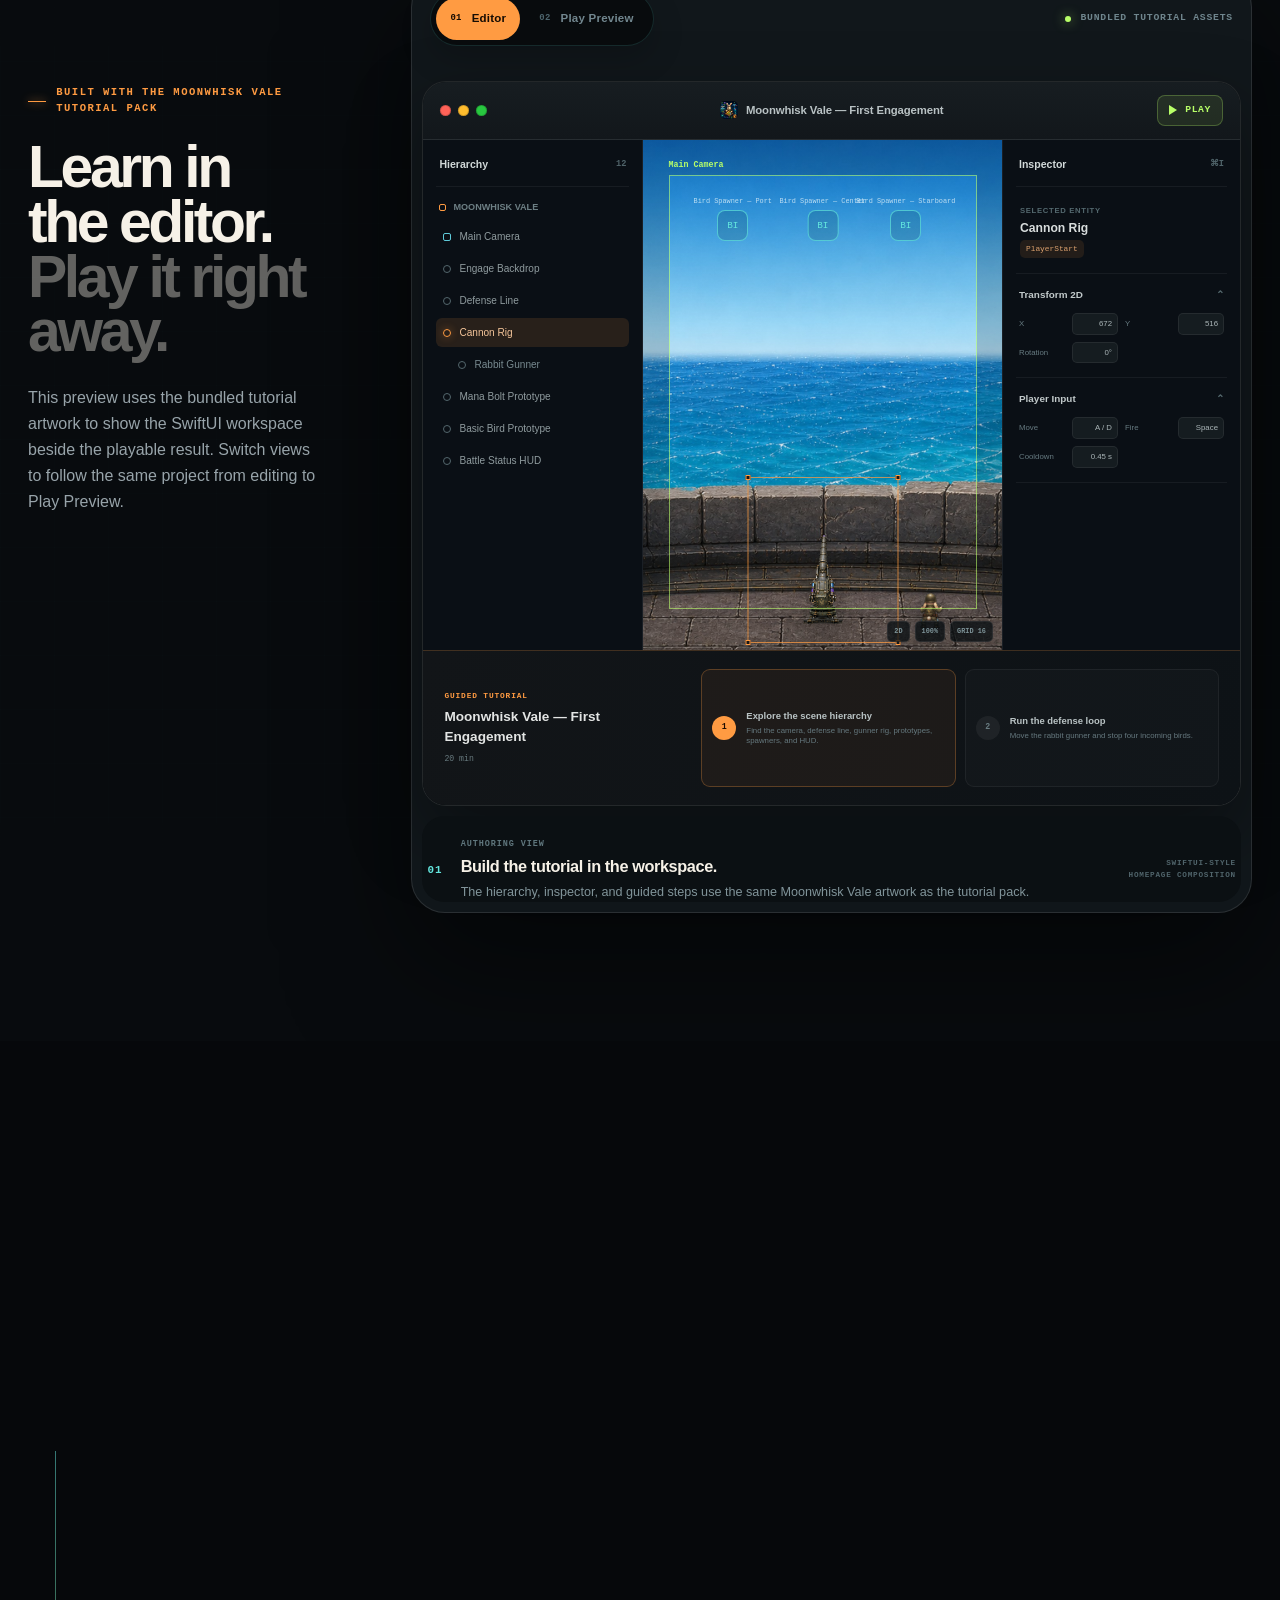
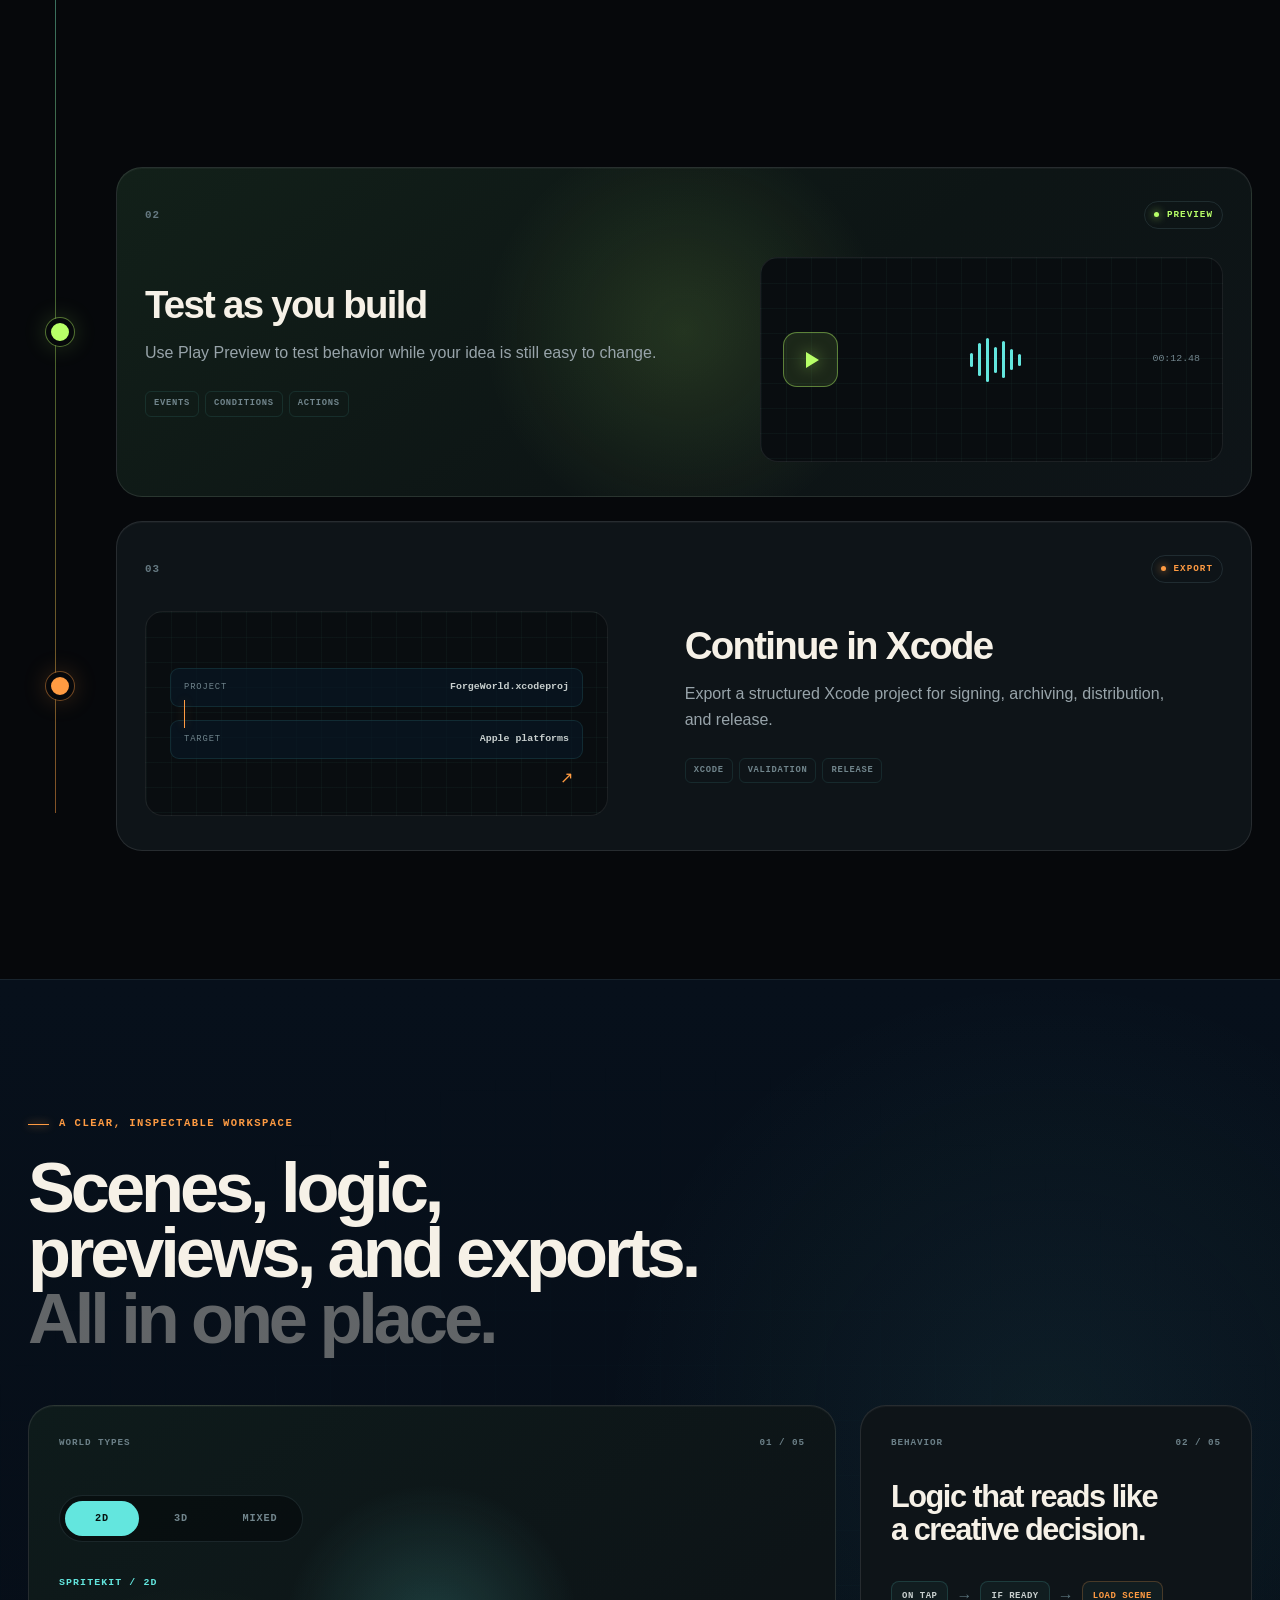
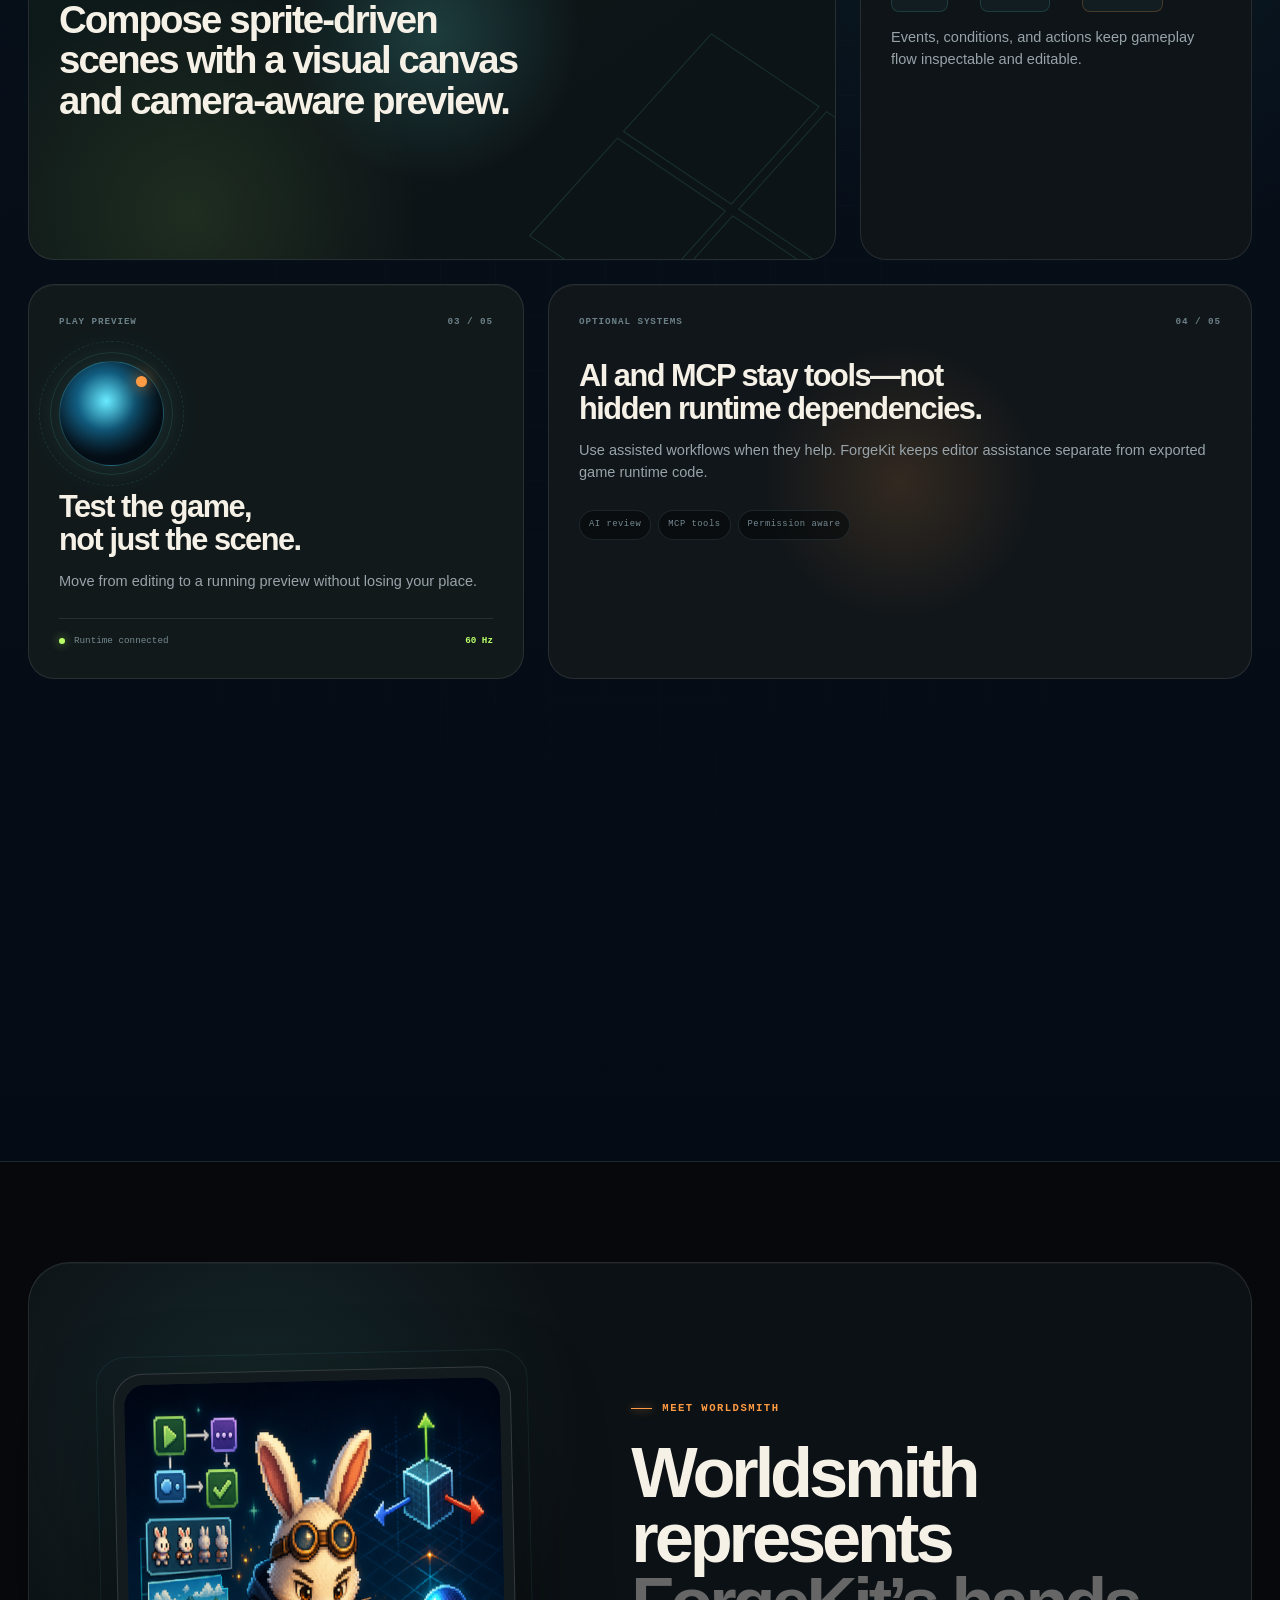
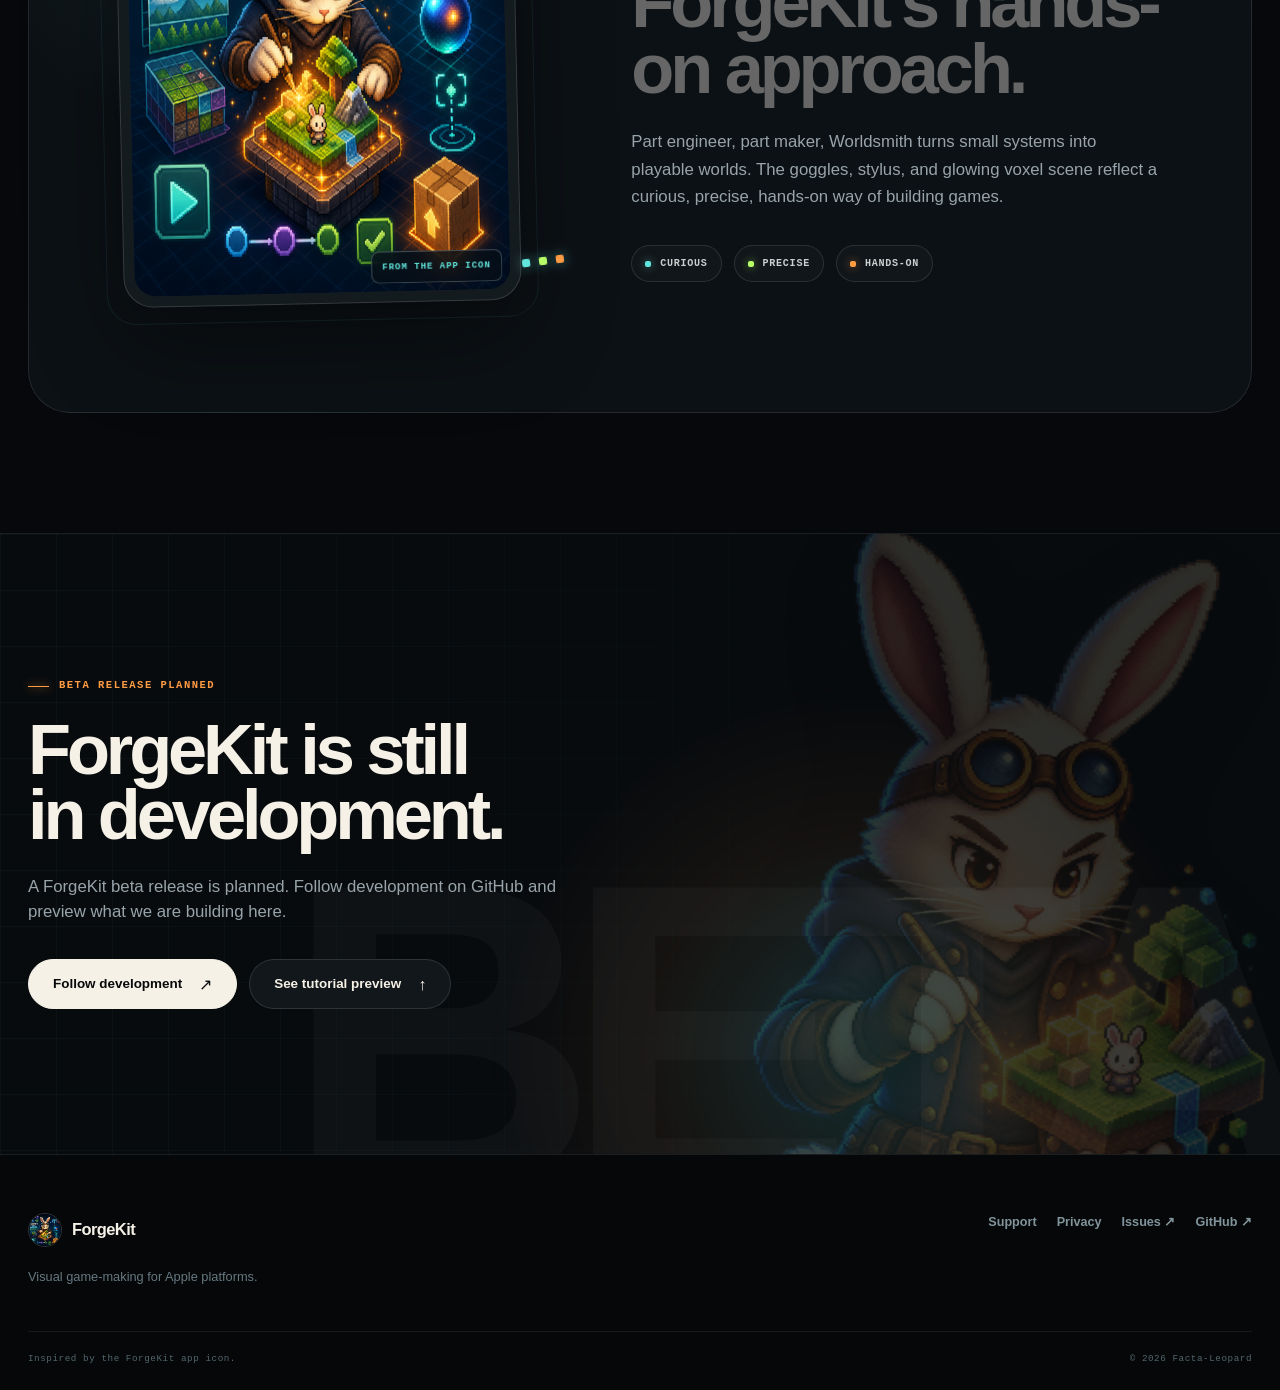
==== commit 19c786cf: "fix: localize interactive homepage labels" ====
--- a/index.html
+++ b/index.html
@@ -22,11 +22,11 @@
   <link rel="canonical" href="https://facta-leopard.github.io/ForgeKit/">
   <link rel="icon" type="image/png" href="./assets/favicon.png">
   <link rel="preload" as="image" href="./assets/forgekit-rabbit-hero.png" fetchpriority="high">
-  <link rel="stylesheet" href="./assets/site.css?v=20260829-11">
-  <script src="./assets/site-i18n-cjk.js?v=20260829-11" defer></script>
-  <script src="./assets/site-i18n-eu.js?v=20260829-11" defer></script>
-  <script src="./assets/site-i18n.js?v=20260829-11" defer></script>
-  <script src="./assets/site.js?v=20260829-11" defer></script>
+  <link rel="stylesheet" href="./assets/site.css?v=20260829-13">
+  <script src="./assets/site-i18n-cjk.js?v=20260829-13" defer></script>
+  <script src="./assets/site-i18n-eu.js?v=20260829-13" defer></script>
+  <script src="./assets/site-i18n.js?v=20260829-13" defer></script>
+  <script src="./assets/site.js?v=20260829-13" defer></script>
   <title>ForgeKit — From first scene to playable game</title>
 </head>
 <body class="forge-artboard">
--- a/assets/site.css
+++ b/assets/site.css
@@ -2449,7 +2449,8 @@
   .forge-artboard .hero-tech li { padding: 5px 8px; font-size: 0.54rem; }
   .forge-artboard .hero-visual { min-height: min(122vw, 500px); margin-top: 42px; border-radius: 28px; }
   .forge-artboard .showcase-chrome { min-height: 50px; padding-inline: 13px; font-size: 0.47rem; }
-  .forge-artboard .showcase-chrome b { max-width: 150px; overflow: hidden; text-overflow: ellipsis; white-space: nowrap; }
+  .forge-artboard .showcase-chrome { grid-template-columns: 1fr auto; }
+  .forge-artboard .showcase-chrome b { display: none; }
   .forge-artboard .hero-visual::after { inset: 50px 0 0; background-size: 38px 38px; }
   .forge-artboard .mascot-stage { top: 57%; left: 50%; width: 92vw; height: auto; transform: translate(-50%, -50%); }
   .forge-artboard .mascot-status { right: 4%; bottom: 4%; min-width: 158px; }
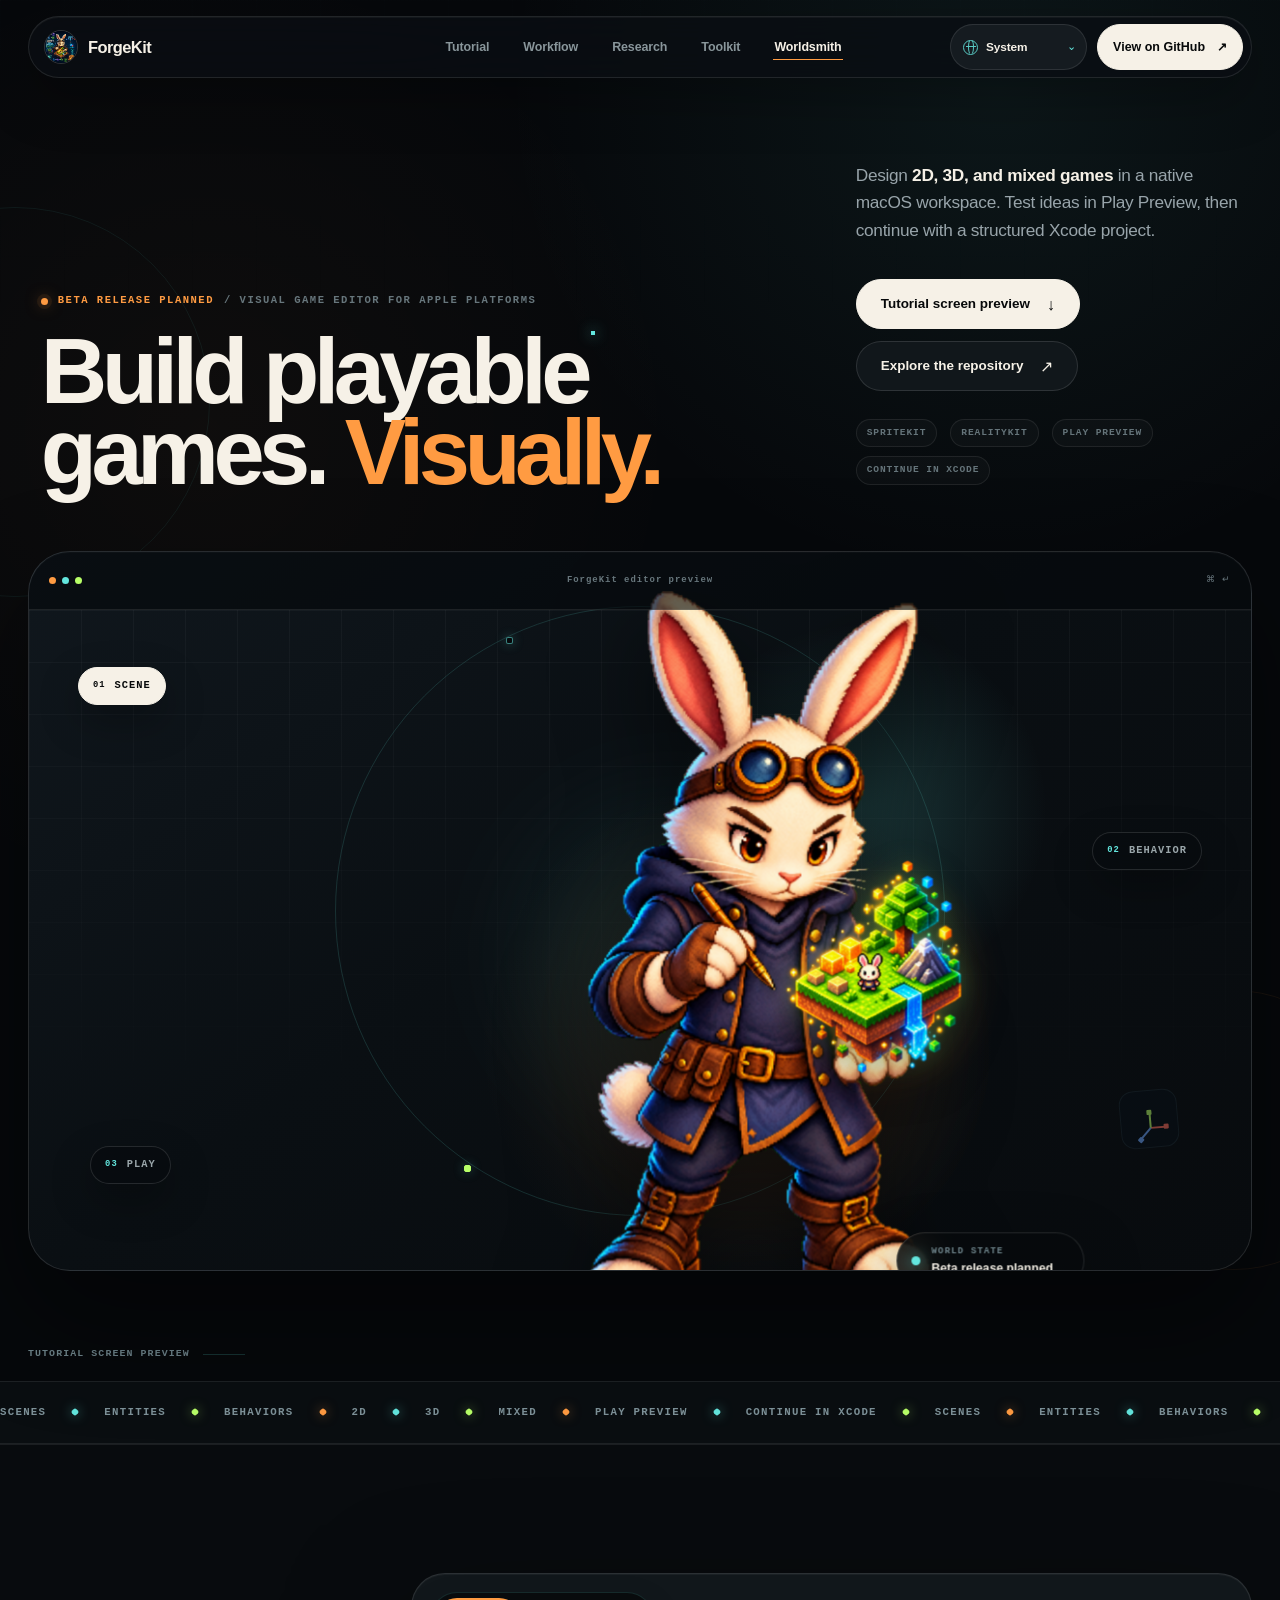
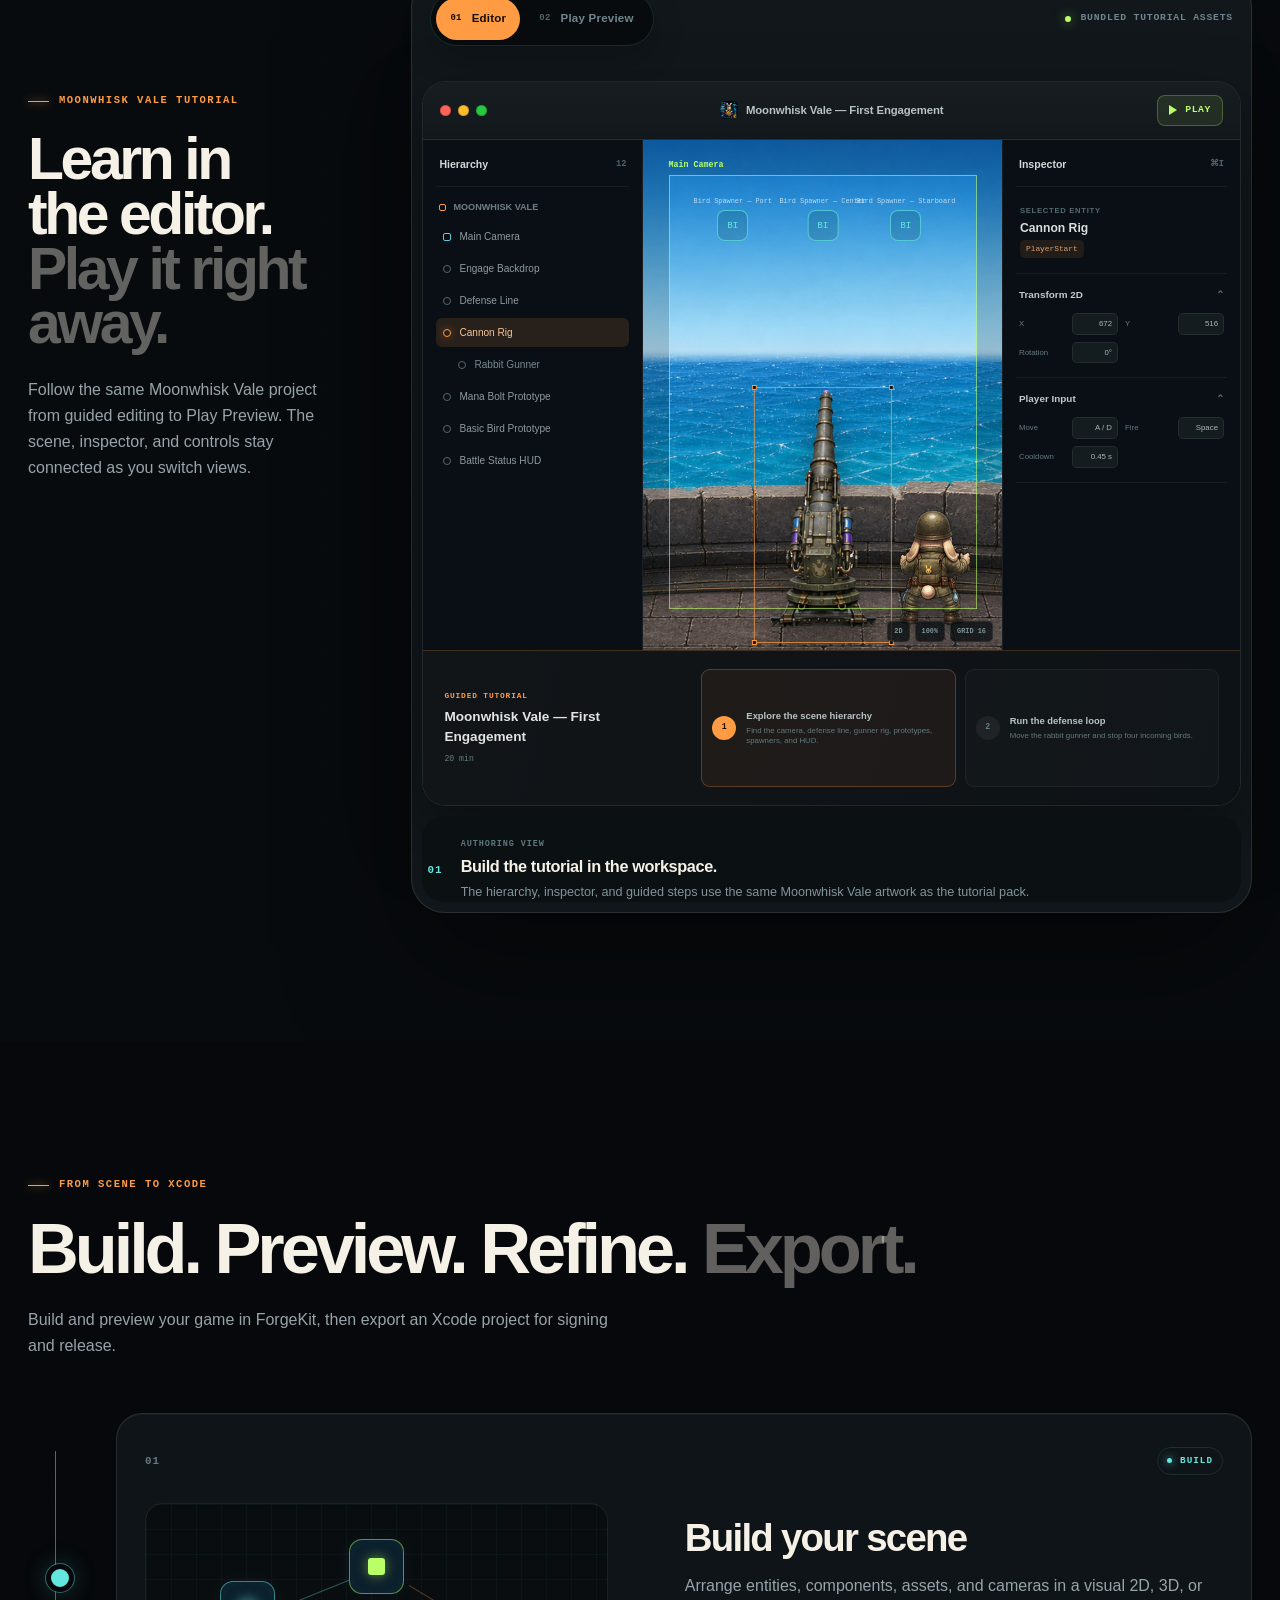
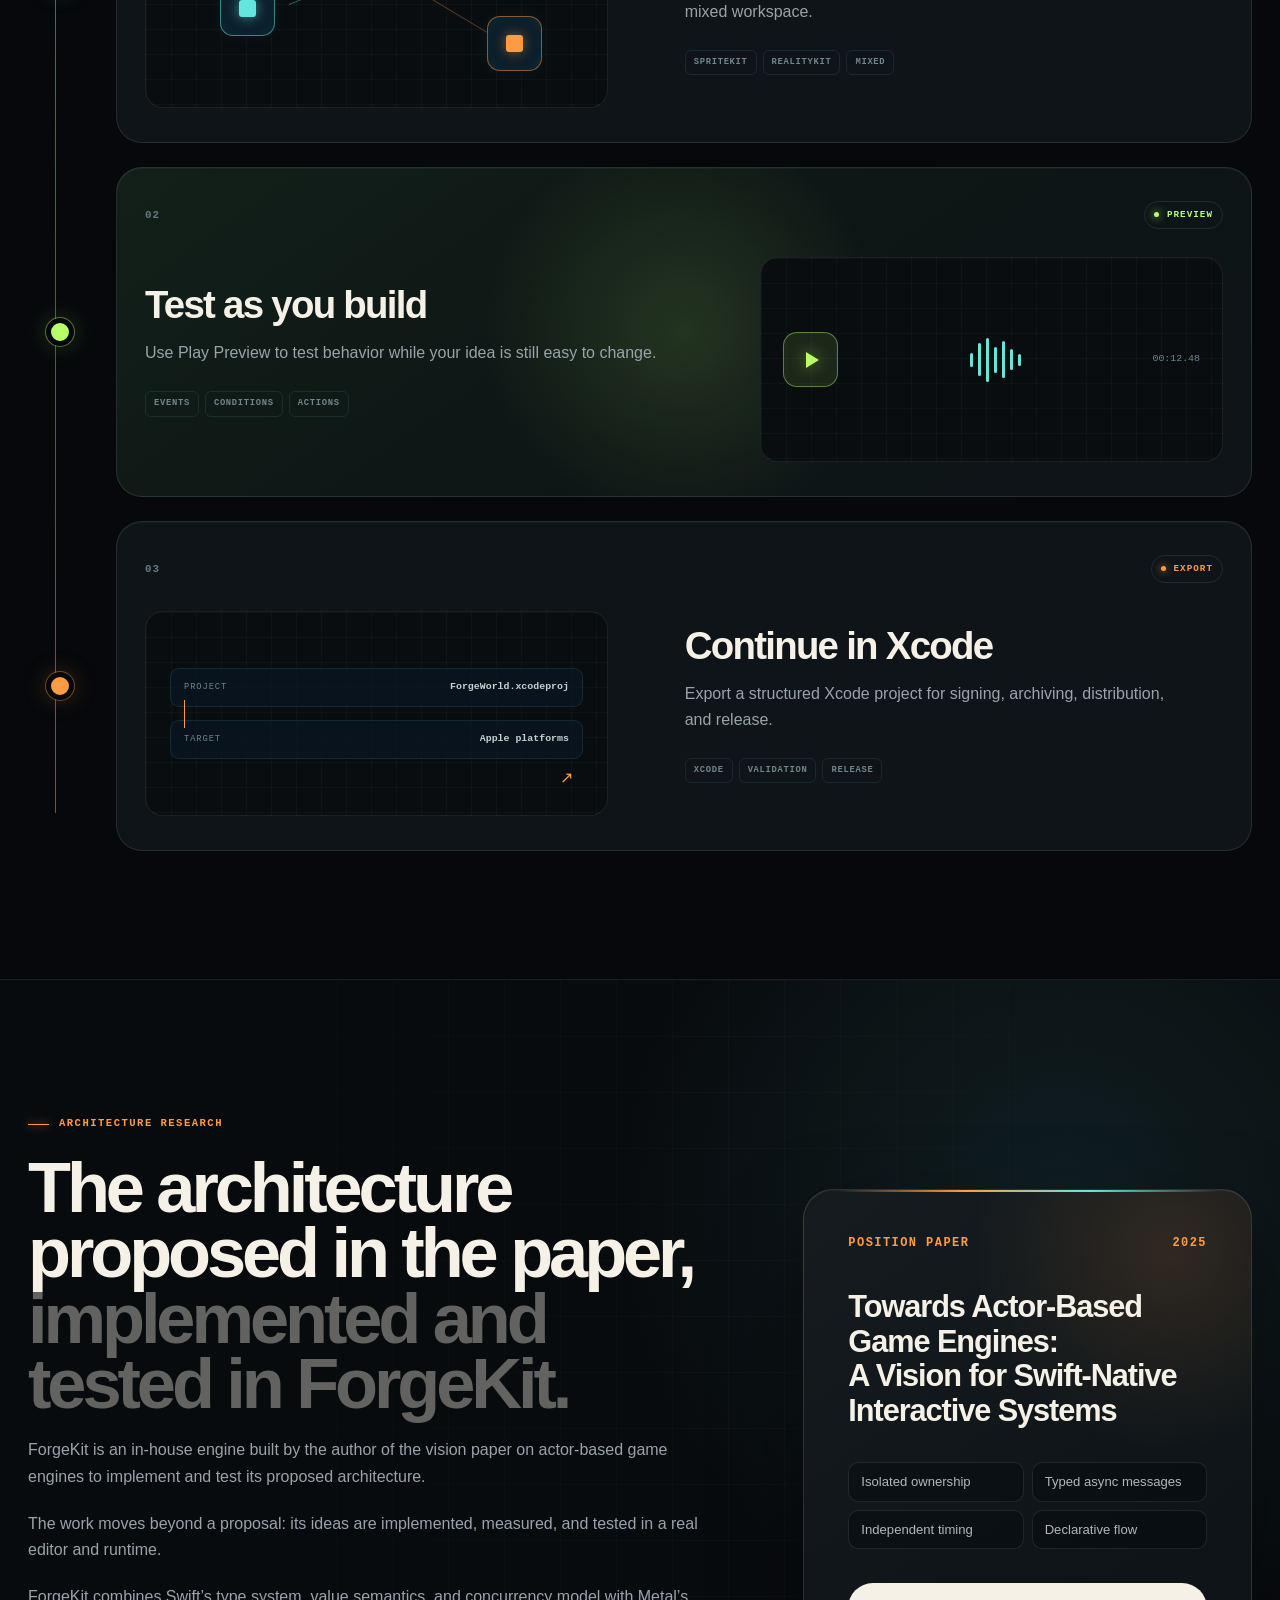
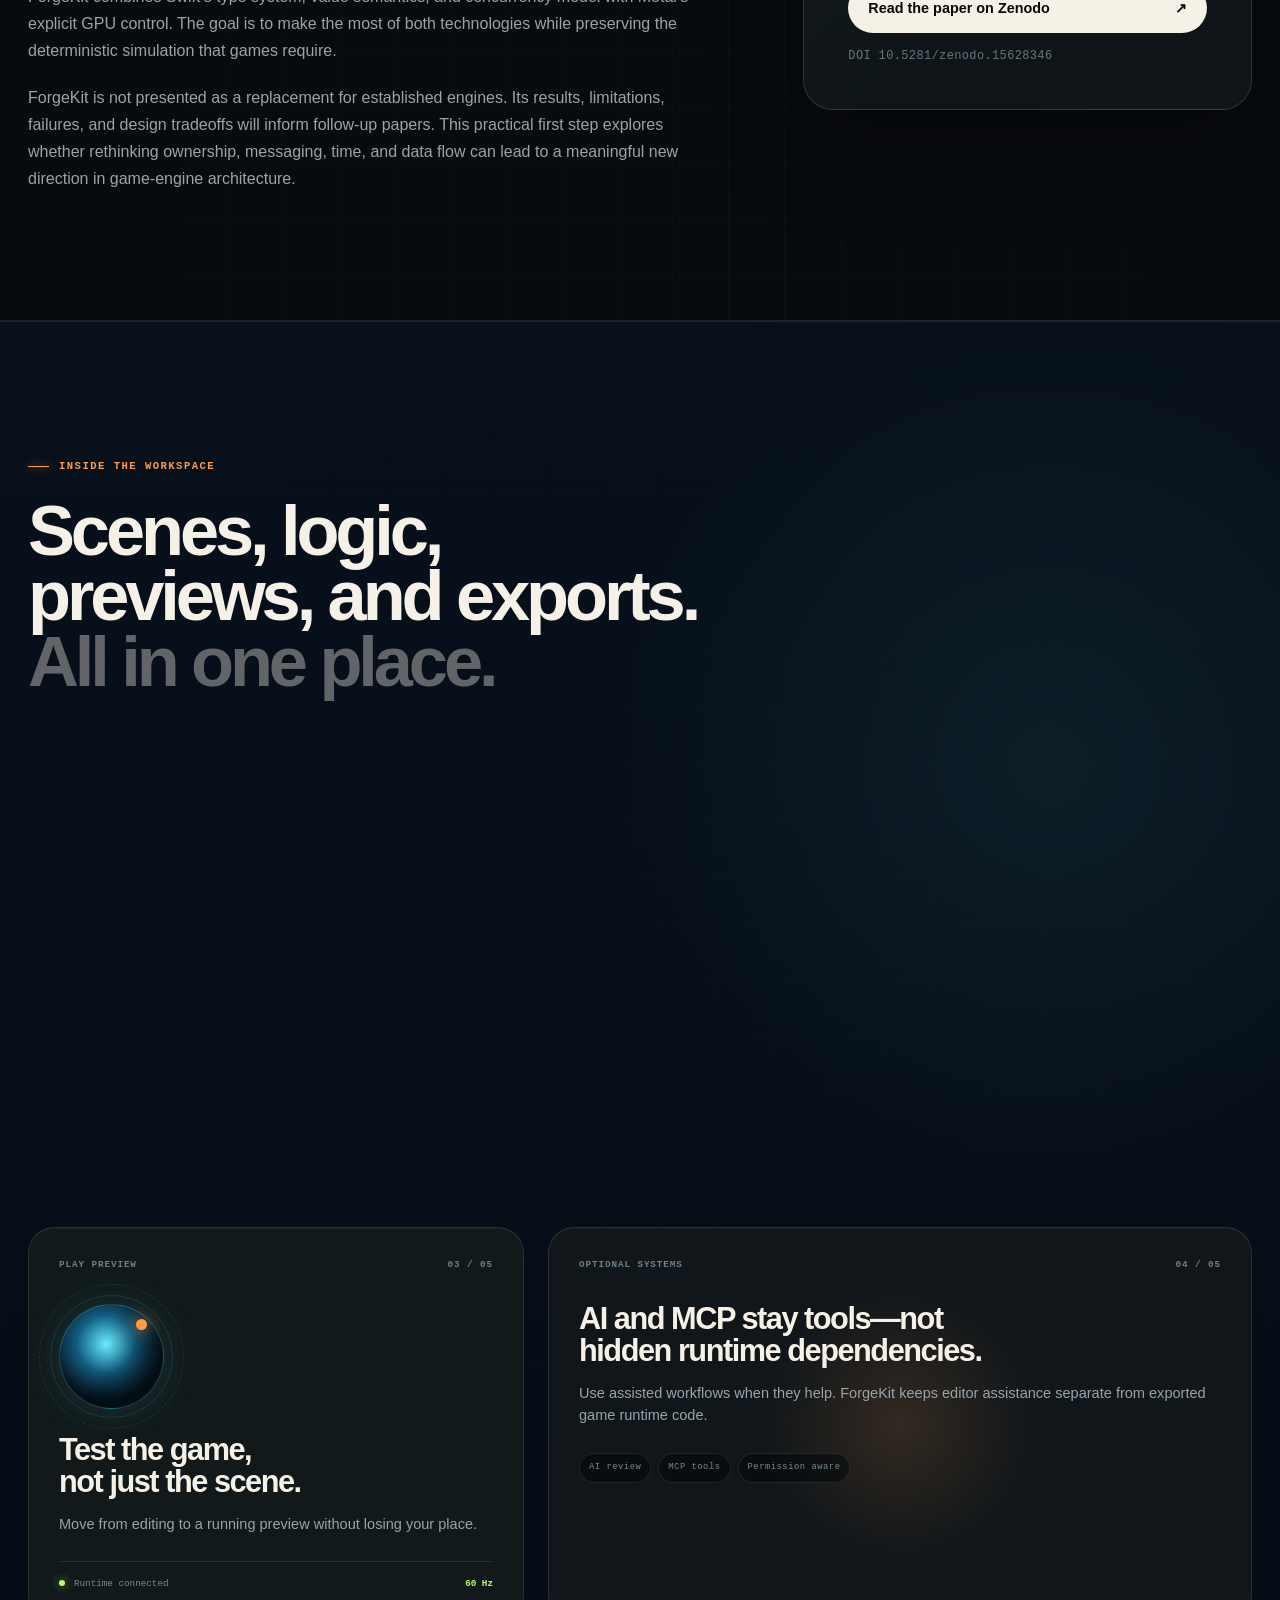
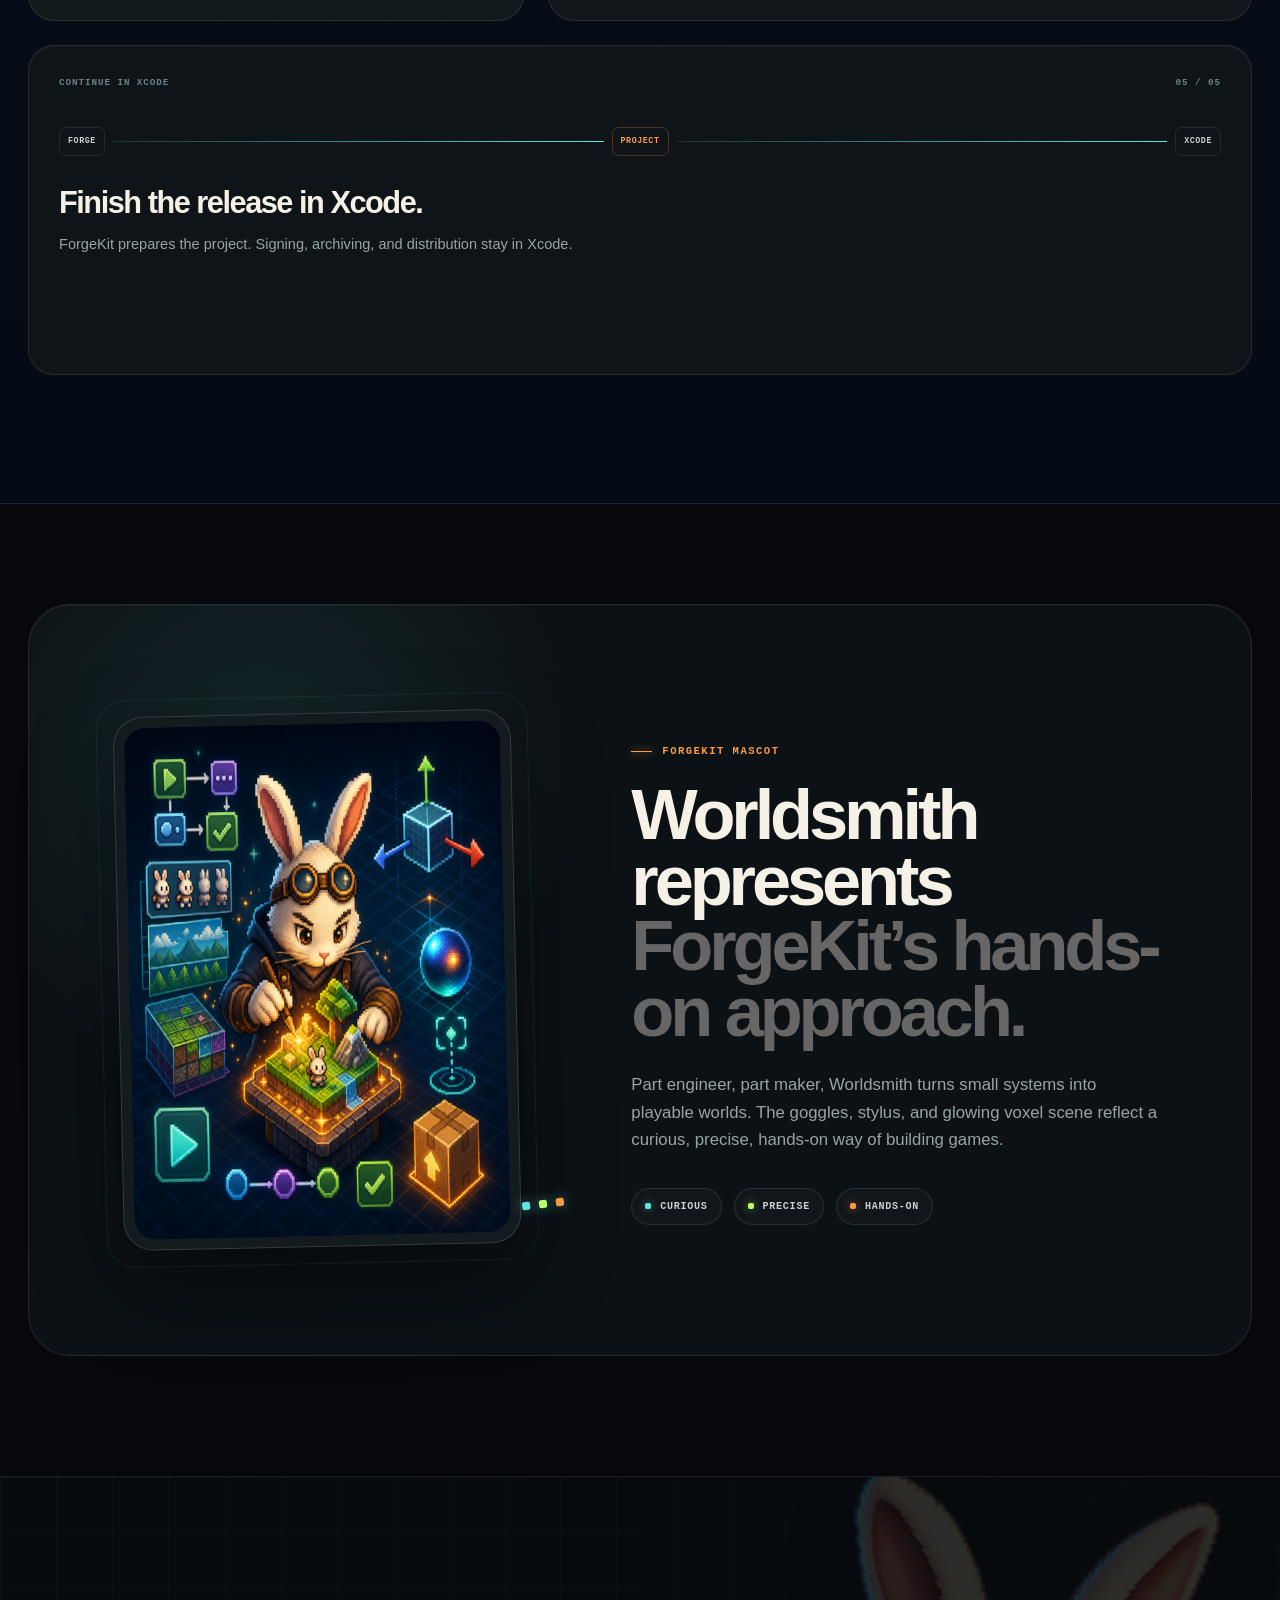
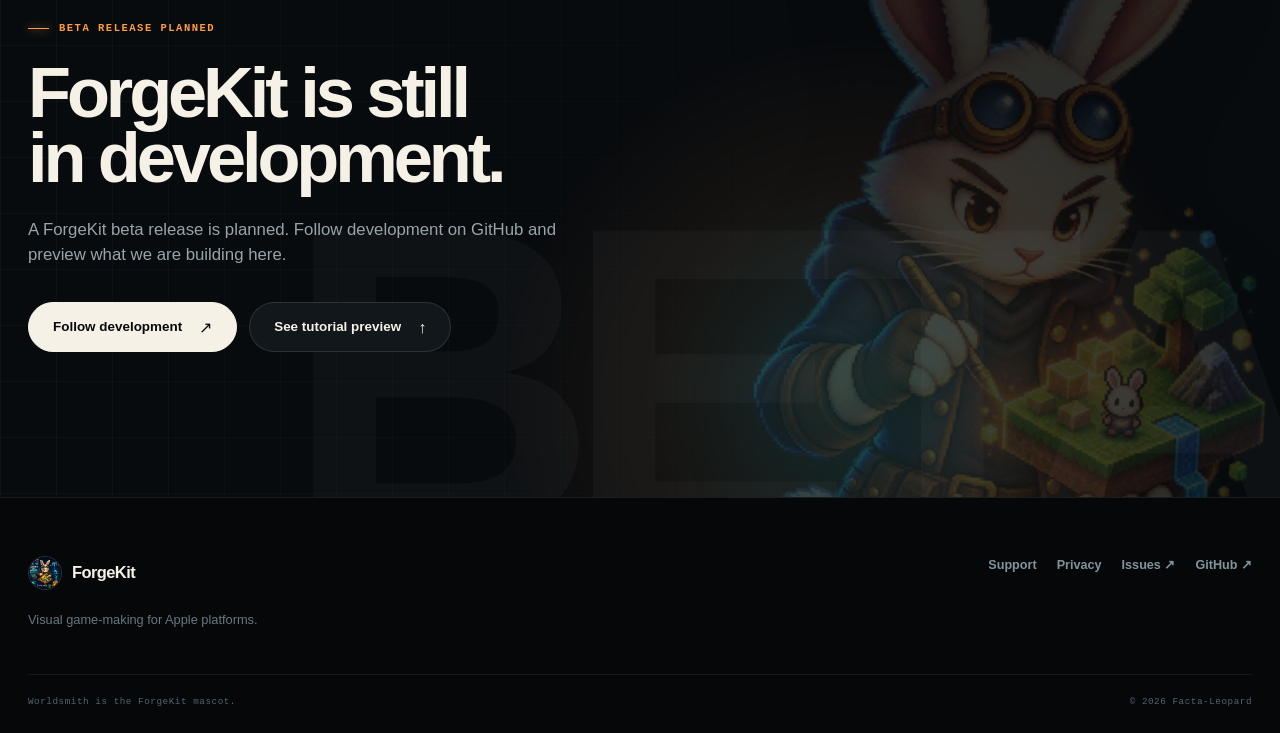
==== commit e2edbc46: "feat: add research foundation and refine homepage" ====
--- a/index.html
+++ b/index.html
@@ -22,11 +22,11 @@
   <link rel="canonical" href="https://facta-leopard.github.io/ForgeKit/">
   <link rel="icon" type="image/png" href="./assets/favicon.png">
   <link rel="preload" as="image" href="./assets/forgekit-rabbit-hero.png" fetchpriority="high">
-  <link rel="stylesheet" href="./assets/site.css?v=20260829-13">
-  <script src="./assets/site-i18n-cjk.js?v=20260829-13" defer></script>
-  <script src="./assets/site-i18n-eu.js?v=20260829-13" defer></script>
-  <script src="./assets/site-i18n.js?v=20260829-13" defer></script>
-  <script src="./assets/site.js?v=20260829-13" defer></script>
+  <link rel="stylesheet" href="./assets/site.css?v=20260913-6">
+  <script src="./assets/site-i18n-cjk.js?v=20260913-6" defer></script>
+  <script src="./assets/site-i18n-eu.js?v=20260913-6" defer></script>
+  <script src="./assets/site-i18n.js?v=20260913-6" defer></script>
+  <script src="./assets/site.js?v=20260913-6" defer></script>
   <title>ForgeKit — From first scene to playable game</title>
 </head>
 <body class="forge-artboard">
@@ -43,6 +43,7 @@
       <div class="nav-links" aria-label="Page sections">
         <a href="#tutorial-preview">Tutorial</a>
         <a href="#workflow">Workflow</a>
+        <a href="#research">Research</a>
         <a href="#toolkit">Toolkit</a>
         <a href="#character">Worldsmith</a>
       </div>
@@ -114,7 +115,7 @@
       <div class="hero-visual reveal is-visible" data-parallax-root data-hero-mode="scene">
         <div class="showcase-chrome" aria-hidden="true">
           <span class="showcase-lights"><i></i><i></i><i></i></span>
-          <b>WORLD BUILDER / LIVE CANVAS</b>
+          <b>ForgeKit editor preview</b>
           <span>⌘ ↵</span>
         </div>
         <div class="visual-halo" aria-hidden="true"></div>
@@ -165,9 +166,9 @@
       <div class="shell">
         <div class="tutorial-layout">
           <div class="section-heading tutorial-heading reveal">
-            <p class="section-kicker">Built from the Moonwhisk Vale tutorial pack</p>
+            <p class="section-kicker">Moonwhisk Vale tutorial</p>
             <h2 id="tutorial-preview-title" data-i18n-template="tutorial-title">Learn it in the editor.<br><span class="heading-muted">Feel it in play.</span></h2>
-            <p>This homepage preview uses the bundled tutorial artwork to stage the SwiftUI workspace and the game loop side by side. Switch the screen to see the same project move from authoring to Play Preview.</p>
+            <p>Follow the same Moonwhisk Vale project from guided editing to Play Preview. The scene, inspector, and controls stay connected as you switch views.</p>
           </div>
 
           <div class="tutorial-demo reveal" data-tutorial-demo data-mode="editor">
@@ -211,12 +212,12 @@
                 <div class="spawn-marker spawn-marker-center" aria-hidden="true"><span>Bird Spawner — Center</span><i>BI</i></div>
                 <div class="spawn-marker spawn-marker-right" aria-hidden="true"><span>Bird Spawner — Starboard</span><i>BI</i></div>
 
-                <img class="tutorial-bird bird-one" src="./assets/moonwhisk-bird.png" width="840" height="560" loading="lazy" decoding="async" alt="">
-                <img class="tutorial-bird bird-two" src="./assets/moonwhisk-bird.png" width="840" height="560" loading="lazy" decoding="async" alt="">
-                <img class="tutorial-bird bird-three" src="./assets/moonwhisk-bird.png" width="840" height="560" loading="lazy" decoding="async" alt="">
+                <img class="tutorial-bird bird-one" src="./assets/moonwhisk-bird-stage.png" width="840" height="470" loading="lazy" decoding="async" alt="">
+                <img class="tutorial-bird bird-two" src="./assets/moonwhisk-bird-stage.png" width="840" height="470" loading="lazy" decoding="async" alt="">
+                <img class="tutorial-bird bird-three" src="./assets/moonwhisk-bird-stage.png" width="840" height="470" loading="lazy" decoding="async" alt="">
                 <span class="mana-bolt" aria-hidden="true"></span>
-                <img class="tutorial-cannon" src="./assets/moonwhisk-cannon.png" width="448" height="560" loading="lazy" decoding="async" alt="Anti-air cannon from the Moonwhisk Vale tutorial pack">
-                <img class="tutorial-rabbit" src="./assets/moonwhisk-rabbit.png" width="448" height="560" loading="lazy" decoding="async" alt="Rabbit gunner from the Moonwhisk Vale tutorial pack">
+                <img class="tutorial-cannon" src="./assets/moonwhisk-cannon-stage.png" width="192" height="390" loading="lazy" decoding="async" alt="Anti-air cannon from the Moonwhisk Vale tutorial pack">
+                <img class="tutorial-rabbit" src="./assets/moonwhisk-rabbit-stage.png" width="161" height="227" loading="lazy" decoding="async" alt="Rabbit gunner from the Moonwhisk Vale tutorial pack">
                 <div class="selection-outline" aria-hidden="true"><i></i><i></i><i></i><i></i></div>
 
                 <div class="play-hud" aria-hidden="true"><strong>SCORE <span>0 / 4</span></strong><i></i><strong>BASE <span>100</span></strong></div>
@@ -256,7 +257,6 @@
               <strong data-demo-title>Build the lesson inside the workspace.</strong>
               <p data-demo-copy>The scene hierarchy, inspector, and guided steps frame the same Moonwhisk Vale artwork used by the tutorial pack.</p>
             </div>
-            <small>SWIFTUI-STYLE<br>HOMEPAGE COMPOSITION</small>
           </div>
           </div>
         </div>
@@ -265,7 +265,7 @@
 
     <section class="section workflow-section shell" id="workflow" aria-labelledby="workflow-title">
       <div class="section-heading reveal">
-        <p class="section-kicker">One creative loop</p>
+        <p class="section-kicker">From scene to Xcode</p>
         <h2 id="workflow-title" data-i18n-template="workflow-title">Shape. Test. Refine. <span class="heading-muted">Hand off.</span></h2>
         <p>ForgeKit keeps the creative loop visible. The editor owns the world-building work; Xcode remains the final release boundary.</p>
       </div>
@@ -333,10 +333,38 @@
       </ol>
     </section>
 
+    <section class="section research-section" id="research" aria-labelledby="research-title">
+      <div class="shell research-layout">
+        <div class="research-copy reveal">
+          <p class="section-kicker">Architecture research</p>
+          <h2 id="research-title" data-i18n-template="research-title">The architecture proposed in the paper, <span class="heading-muted">implemented and tested in ForgeKit.</span></h2>
+          <p class="research-lead">ForgeKit is an in-house engine built by the author of the vision paper on actor-based game engines to implement and test its proposed architecture.</p>
+          <p>The work moves beyond a proposal: its ideas are implemented, measured, and tested in a real editor and runtime.</p>
+          <p>ForgeKit combines Swift’s type system, value semantics, and concurrency model with Metal’s explicit GPU control. The goal is to make the most of both technologies while preserving the deterministic simulation that games require.</p>
+          <p>ForgeKit is not presented as a replacement for established engines. Its results, limitations, failures, and design tradeoffs will inform follow-up papers. This practical first step explores whether rethinking ownership, messaging, time, and data flow can lead to a meaningful new direction in game-engine architecture.</p>
+        </div>
+
+        <article class="paper-card reveal" aria-label="Research paper">
+          <div class="paper-meta"><span>POSITION PAPER</span><span>2025</span></div>
+          <p class="paper-title" lang="en">Towards Actor-Based Game Engines:<br>A Vision for Swift-Native Interactive Systems</p>
+          <ul class="paper-principles">
+            <li>Isolated ownership</li>
+            <li>Typed async messages</li>
+            <li>Independent timing</li>
+            <li>Declarative flow</li>
+          </ul>
+          <a class="paper-link" href="https://doi.org/10.5281/zenodo.15628346" rel="noreferrer" aria-label="Read the paper on Zenodo">
+            <span>Read the paper on Zenodo</span><span aria-hidden="true">↗</span>
+          </a>
+          <small>DOI 10.5281/zenodo.15628346</small>
+        </article>
+      </div>
+    </section>
+
     <section class="section toolkit-section" id="toolkit" aria-labelledby="toolkit-title">
       <div class="shell">
         <div class="section-heading toolkit-heading reveal">
-          <p class="section-kicker">A workshop, not a black box</p>
+          <p class="section-kicker">Inside the workspace</p>
           <h2 id="toolkit-title" data-i18n-template="toolkit-title">Everything has a place.<br><span class="heading-muted">Every change has a path.</span></h2>
         </div>
 
@@ -395,13 +423,12 @@
       <div class="character-origin reveal">
         <div class="origin-frame">
           <img src="./assets/app-icon.png" width="512" height="512" loading="lazy" decoding="async" alt="The original ForgeKit app icon showing Worldsmith building a game world">
-          <span>FROM THE APP ICON</span>
         </div>
         <div class="origin-trace" aria-hidden="true"><i></i><i></i><i></i></div>
       </div>
 
       <div class="character-copy reveal">
-        <p class="section-kicker">Meet Worldsmith</p>
+        <p class="section-kicker">ForgeKit mascot</p>
         <h2 id="character-title" data-i18n-template="character-title">Worldsmith represents <span class="heading-muted">ForgeKit’s hands-on approach.</span></h2>
         <p>Part engineer, part maker, Worldsmith turns small systems into playable worlds. The goggles, stylus, and glowing voxel scene reflect a curious, precise, hands-on way of building games.</p>
         <ul class="character-traits" aria-label="Worldsmith traits">
@@ -446,7 +473,7 @@
         <a href="https://github.com/Facta-Leopard/ForgeKit" rel="noreferrer">GitHub ↗</a>
       </nav>
     </div>
-    <div class="footer-note shell"><span>Designed around the ForgeKit app icon.</span><span>© <span data-year></span> Facta-Leopard</span></div>
+    <div class="footer-note shell"><span>Worldsmith is the ForgeKit mascot.</span><span>© <span data-year></span> Facta-Leopard</span></div>
   </footer>
 </body>
 </html>
--- a/assets/site.css
+++ b/assets/site.css
@@ -816,9 +816,9 @@
 .section-heading h2 .heading-muted,
 .character-copy h2 .heading-muted { color: #697b83; }
 
-html:lang(ja) :is(#hero-title, #workflow-title, #tutorial-preview-title, #toolkit-title, #character-title),
-html:lang(zh-Hans) :is(#hero-title, #workflow-title, #tutorial-preview-title, #toolkit-title, #character-title),
-html:lang(zh-Hant) :is(#hero-title, #workflow-title, #tutorial-preview-title, #toolkit-title, #character-title) {
+html:lang(ja) :is(#hero-title, #workflow-title, #tutorial-preview-title, #research-title, #toolkit-title, #character-title),
+html:lang(zh-Hans) :is(#hero-title, #workflow-title, #tutorial-preview-title, #research-title, #toolkit-title, #character-title),
+html:lang(zh-Hant) :is(#hero-title, #workflow-title, #tutorial-preview-title, #research-title, #toolkit-title, #character-title) {
   overflow-wrap: normal;
   word-break: keep-all;
 }
@@ -1217,20 +1217,20 @@
 .tutorial-cannon,
 .tutorial-rabbit,
 .tutorial-bird { position: absolute; z-index: 2; height: auto; max-width: none; pointer-events: none; user-select: none; }
-.tutorial-cannon { bottom: 1.8%; left: 50%; width: clamp(72px, 9vw, 118px); filter: drop-shadow(0 13px 14px rgba(0, 0, 0, 0.38)); transform: translateX(-50%); }
-.tutorial-rabbit { right: calc(50% - 98px); bottom: 1.6%; width: clamp(58px, 7vw, 92px); filter: drop-shadow(0 12px 13px rgba(0, 0, 0, 0.36)); transform: translateX(50%); }
-.tutorial-bird { width: clamp(88px, 12vw, 170px); opacity: 0; filter: drop-shadow(0 12px 10px rgba(0, 0, 0, 0.25)); transition: opacity 240ms ease; }
-.bird-one { top: 15%; left: 10%; }
-.bird-two { top: 8%; left: 44%; width: clamp(72px, 9vw, 130px); }
-.bird-three { top: 18%; right: 8%; width: clamp(82px, 11vw, 155px); transform: scaleX(-1); }
+.tutorial-cannon { bottom: 0.8%; left: 50%; width: clamp(92px, 10.5vw, 132px); filter: drop-shadow(0 13px 14px rgba(0, 0, 0, 0.38)); transform: translateX(-50%); }
+.tutorial-rabbit { bottom: 1.8%; left: calc(50% + clamp(76px, 9vw, 112px)); width: clamp(76px, 8.2vw, 104px); filter: drop-shadow(0 12px 13px rgba(0, 0, 0, 0.36)); transform: translateX(-50%); }
+.tutorial-bird { width: clamp(82px, 10vw, 145px); opacity: 0; filter: drop-shadow(0 12px 10px rgba(0, 0, 0, 0.25)); transition: opacity 240ms ease; }
+.bird-one { top: 14%; left: 11%; }
+.bird-two { top: 8%; left: 44%; width: clamp(70px, 8vw, 112px); }
+.bird-three { top: 17%; right: 9%; width: clamp(76px, 9vw, 132px); transform: scaleX(-1); }
 
 .selection-outline {
   position: absolute;
   bottom: 1.4%;
   left: 50%;
   z-index: 7;
-  width: clamp(97px, 12vw, 151px);
-  height: clamp(105px, 13vw, 166px);
+  width: clamp(106px, 10.8vw, 142px);
+  height: clamp(190px, 20vw, 270px);
   border: 1px solid rgba(var(--orange-rgb), 0.72);
   transform: translateX(-50%);
   transition: opacity 220ms ease;
@@ -1293,7 +1293,7 @@
 }
 
 .play-instructions i { width: 4px; height: 4px; border-radius: 50%; background: var(--cyan); }
-.mana-bolt { position: absolute; bottom: 25%; left: 50%; z-index: 3; width: 3px; height: 0; border-radius: 999px; background: linear-gradient(to top, var(--orange), #fff6b0, var(--cyan)); box-shadow: 0 0 14px var(--cyan), 0 0 24px rgba(var(--orange-rgb), 0.65); opacity: 0; transform: translateX(-50%); }
+.mana-bolt { position: absolute; bottom: 42%; left: 50%; z-index: 3; width: 3px; height: 0; border-radius: 999px; background: linear-gradient(to top, var(--orange), #fff6b0, var(--cyan)); box-shadow: 0 0 14px var(--cyan), 0 0 24px rgba(var(--orange-rgb), 0.65); opacity: 0; transform: translateX(-50%); }
 
 .viewport-status { position: absolute; right: 9px; bottom: 8px; z-index: 9; display: flex; gap: 5px; transition: opacity 220ms ease; }
 .viewport-status span, .viewport-status b { padding: 4px 6px; border: 1px solid rgba(255, 255, 255, 0.08); border-radius: 5px; background: rgba(3, 10, 15, 0.72); color: #7d9297; font-family: ui-monospace, "SFMono-Regular", Menlo, monospace; font-size: 0.43rem; font-weight: 750; }
@@ -1359,13 +1359,13 @@
 @keyframes manaFire {
   0%, 25% { height: 0; opacity: 0; }
   31% { height: 38%; opacity: 1; }
-  52%, 100% { bottom: 68%; height: 5%; opacity: 0; }
+  52%, 100% { bottom: 82%; height: 5%; opacity: 0; }
 }
 @keyframes cannonReady { 50% { transform: translateX(-50%) translateY(-3px); } }
 
 .demo-caption {
   display: grid;
-  grid-template-columns: auto 1fr auto;
+  grid-template-columns: auto 1fr;
   align-items: center;
   gap: 18px;
   padding: 22px 5px 0;
@@ -1377,7 +1377,6 @@
 .demo-caption [data-demo-eyebrow] { color: #5f767d; font-family: ui-monospace, "SFMono-Regular", Menlo, monospace; font-size: 0.53rem; font-weight: 800; letter-spacing: 0.11em; }
 .demo-caption strong { font-size: 1.02rem; letter-spacing: -0.025em; }
 .demo-caption [data-demo-copy] { max-width: 720px; color: #81949a; font-size: 0.79rem; }
-.demo-caption > small { color: #50646b; font-family: ui-monospace, "SFMono-Regular", Menlo, monospace; font-size: 0.48rem; font-weight: 750; letter-spacing: 0.1em; line-height: 1.5; text-align: right; }
 
 .toolkit-section {
   position: relative;
@@ -1471,7 +1470,6 @@
 .origin-frame { position: absolute; top: 50%; left: 50%; width: min(100%, 480px); padding: 11px; border: 1px solid var(--line-bright); border-radius: 32px; background: linear-gradient(145deg, rgba(var(--cyan-rgb), 0.08), rgba(var(--orange-rgb), 0.035)); box-shadow: var(--shadow); transform: translate(-50%, -50%) rotate(-3deg); }
 .origin-frame::before { position: absolute; inset: -18px; z-index: -1; border: 1px solid rgba(var(--cyan-rgb), 0.08); border-radius: inherit; content: ""; }
 .origin-frame img { display: block; width: 100%; border-radius: 23px; }
-.origin-frame span { position: absolute; right: 18px; bottom: 18px; padding: 8px 10px; border: 1px solid var(--line-bright); border-radius: 8px; background: rgba(5, 13, 23, 0.78); color: var(--cyan); backdrop-filter: blur(10px); font-family: ui-monospace, "SFMono-Regular", Menlo, monospace; font-size: 0.57rem; font-weight: 750; letter-spacing: 0.1em; }
 .origin-trace { position: absolute; right: -12%; bottom: 10%; display: flex; align-items: center; gap: 9px; transform: rotate(-7deg); }
 .origin-trace i { display: block; width: 8px; height: 8px; border-radius: 2px; background: var(--cyan); box-shadow: 0 0 12px rgba(var(--cyan-rgb), 0.55); }
 .origin-trace i:nth-child(2) { background: var(--lime); }
@@ -1563,7 +1561,6 @@
   .forge-inspector { display: none; }
   .forge-tutorial-dock { grid-template-columns: 0.62fr 1.55fr; }
   .tutorial-demo[data-mode="play"] .forge-workspace { grid-template-columns: 1fr; }
-  .demo-caption > small { display: none; }
   .bento-grid { grid-template-columns: repeat(2, minmax(0, 1fr)); }
   .world-card, .behavior-card, .preview-card, .optional-card, .xcode-card { grid-column: span 1; }
   .world-card { grid-column: span 2; }
@@ -1637,12 +1634,12 @@
   .tutorial-demo[data-mode="play"] .forge-viewport { min-height: 440px; }
   .editor-camera-frame { inset: 8% 5% 9%; }
   .spawn-marker span { display: none; }
-  .tutorial-cannon { width: 82px; }
-  .tutorial-rabbit { right: calc(50% - 72px); width: 66px; }
-  .selection-outline { width: 104px; height: 116px; }
-  .tutorial-bird { width: 100px; }
-  .bird-two { width: 80px; }
-  .bird-three { width: 93px; }
+  .tutorial-cannon { width: 96px; }
+  .tutorial-rabbit { left: calc(50% + 78px); width: 72px; }
+  .selection-outline { width: 106px; height: 200px; }
+  .tutorial-bird { width: 92px; }
+  .bird-two { width: 78px; }
+  .bird-three { width: 86px; }
   .play-hud { top: 5%; font-size: 0.54rem; }
   .play-instructions { bottom: 3%; font-size: 0.42rem; }
   .demo-caption { grid-template-columns: auto 1fr; gap: 12px; }
@@ -1866,6 +1863,7 @@
 
 .forge-artboard .hero h1,
 .forge-artboard .section-heading h2,
+.forge-artboard .research-copy h2,
 .forge-artboard .character-copy h2,
 .forge-artboard .release-content h2 {
   font-family: "Avenir Next Condensed", "Avenir Next", Avenir, "SF Pro Display", sans-serif;
@@ -2111,6 +2109,7 @@
 }
 
 .forge-artboard .section-heading h2,
+.forge-artboard .research-copy h2,
 .forge-artboard .character-copy h2,
 .forge-artboard .release-content h2 {
   font-size: clamp(3.25rem, 5.5vw, 5.75rem);
@@ -2119,6 +2118,7 @@
 }
 
 .forge-artboard .section-heading h2 .heading-muted,
+.forge-artboard .research-copy h2 .heading-muted,
 .forge-artboard .character-copy h2 .heading-muted { color: rgba(246, 241, 231, 0.38); }
 
 .forge-artboard .section-heading > p:last-child {
@@ -2226,6 +2226,154 @@
   background-color: #090d10;
 }
 
+.forge-artboard .research-section {
+  position: relative;
+  overflow: hidden;
+  border-top: 1px solid rgba(255, 255, 255, 0.08);
+  border-bottom: 1px solid rgba(255, 255, 255, 0.08);
+  background:
+    radial-gradient(circle at 83% 24%, rgba(var(--cyan-rgb), 0.09), transparent 28rem),
+    #080b0e;
+}
+
+.forge-artboard .research-section::before {
+  position: absolute;
+  inset: 0;
+  background-image:
+    linear-gradient(rgba(255, 255, 255, 0.024) 1px, transparent 1px),
+    linear-gradient(90deg, rgba(255, 255, 255, 0.024) 1px, transparent 1px);
+  background-size: 56px 56px;
+  content: "";
+  mask-image: linear-gradient(90deg, transparent, black 58%, transparent);
+  pointer-events: none;
+}
+
+.forge-artboard .research-layout {
+  position: relative;
+  z-index: 1;
+  display: grid;
+  grid-template-columns: minmax(0, 1.08fr) minmax(340px, 0.72fr);
+  gap: clamp(48px, 8vw, 128px);
+  align-items: center;
+}
+
+.forge-artboard .research-copy { min-width: 0; }
+
+.forge-artboard .research-copy h2 {
+  max-width: 880px;
+  margin: 0;
+  font-size: clamp(3.25rem, 5.5vw, 5.75rem);
+  letter-spacing: -0.058em;
+  line-height: 0.93;
+}
+
+.forge-artboard .research-copy > p:not(.section-kicker) {
+  max-width: 720px;
+  margin: 20px 0 0;
+  color: var(--muted);
+  font-size: 1rem;
+  line-height: 1.68;
+}
+
+.forge-artboard .research-copy > .research-lead {
+  margin-top: 32px;
+  color: var(--muted-strong);
+  font-size: clamp(1.05rem, 1.5vw, 1.2rem);
+  line-height: 1.62;
+}
+
+.forge-artboard .paper-card {
+  position: relative;
+  min-width: 0;
+  padding: clamp(28px, 4vw, 44px);
+  border: 1px solid rgba(255, 255, 255, 0.12);
+  border-radius: 30px;
+  background:
+    radial-gradient(circle at 82% 12%, rgba(var(--orange-rgb), 0.13), transparent 34%),
+    linear-gradient(145deg, #151c20, #0e1418 72%);
+  box-shadow: 0 36px 90px rgba(0, 0, 0, 0.38), inset 0 1px rgba(255, 255, 255, 0.045);
+}
+
+.forge-artboard .paper-card::before {
+  position: absolute;
+  top: 0;
+  right: 34px;
+  left: 34px;
+  height: 2px;
+  background: linear-gradient(90deg, transparent, var(--orange), var(--cyan), transparent);
+  content: "";
+}
+
+.forge-artboard .paper-meta {
+  display: flex;
+  align-items: center;
+  justify-content: space-between;
+  gap: 18px;
+  color: var(--orange);
+  font-family: ui-monospace, "SFMono-Regular", Menlo, monospace;
+  font-size: 0.75rem;
+  font-weight: 750;
+  letter-spacing: 0.12em;
+}
+
+.forge-artboard .paper-title {
+  margin: 38px 0 0;
+  color: var(--ink);
+  font-family: "Avenir Next", Avenir, sans-serif;
+  font-size: clamp(1.55rem, 2.4vw, 2.25rem);
+  font-weight: 650;
+  letter-spacing: -0.035em;
+  line-height: 1.12;
+}
+
+.forge-artboard .paper-principles {
+  display: grid;
+  grid-template-columns: 1fr 1fr;
+  gap: 8px;
+  margin: 34px 0 0;
+  padding: 0;
+  list-style: none;
+}
+
+.forge-artboard .paper-principles li {
+  min-width: 0;
+  padding: 10px 12px;
+  border: 1px solid rgba(255, 255, 255, 0.09);
+  border-radius: 10px;
+  background: rgba(3, 7, 9, 0.36);
+  color: #aeb8ba;
+  font-size: 0.82rem;
+  line-height: 1.35;
+}
+
+.forge-artboard .paper-link {
+  display: flex;
+  min-height: 50px;
+  align-items: center;
+  justify-content: space-between;
+  gap: 18px;
+  margin-top: 34px;
+  padding: 0 20px;
+  border-radius: 999px;
+  background: var(--ink);
+  color: #07090a;
+  font-size: 0.9rem;
+  font-weight: 700;
+  text-decoration: none;
+  transition: background 180ms ease, transform 180ms ease;
+}
+
+.forge-artboard .paper-link:hover { background: var(--lime); transform: translateY(-2px); }
+
+.forge-artboard .paper-card > small {
+  display: block;
+  margin-top: 14px;
+  color: #69767b;
+  font-family: ui-monospace, "SFMono-Regular", Menlo, monospace;
+  font-size: 0.75rem;
+  letter-spacing: 0.03em;
+}
+
 .forge-artboard .tutorial-section {
   border-color: rgba(255, 255, 255, 0.08);
   background: #080b0e;
@@ -2367,13 +2515,13 @@
 .forge-artboard .site-footer { background: #050709; }
 .forge-artboard .footer-note { border-color: rgba(255, 255, 255, 0.08); }
 
-html:lang(ko) .forge-artboard :is(.hero h1, .section-heading h2, .character-copy h2, .release-content h2) {
+html:lang(ko) .forge-artboard :is(.hero h1, .section-heading h2, .research-copy h2, .character-copy h2, .release-content h2) {
   letter-spacing: -0.035em;
 }
 
-html:lang(ja) .forge-artboard :is(.hero h1, .section-heading h2, .character-copy h2, .release-content h2),
-html:lang(zh-Hans) .forge-artboard :is(.hero h1, .section-heading h2, .character-copy h2, .release-content h2),
-html:lang(zh-Hant) .forge-artboard :is(.hero h1, .section-heading h2, .character-copy h2, .release-content h2) {
+html:lang(ja) .forge-artboard :is(.hero h1, .section-heading h2, .research-copy h2, .character-copy h2, .release-content h2),
+html:lang(zh-Hans) .forge-artboard :is(.hero h1, .section-heading h2, .research-copy h2, .character-copy h2, .release-content h2),
+html:lang(zh-Hant) .forge-artboard :is(.hero h1, .section-heading h2, .research-copy h2, .character-copy h2, .release-content h2) {
   letter-spacing: -0.015em;
   line-height: 0.98;
 }
@@ -2414,6 +2562,8 @@
   .forge-artboard .workflow-card > :is(.step-display, .preview-display, .export-display) { margin-top: 26px; }
   .forge-artboard .workflow-copy { margin-top: 28px; }
   .forge-artboard .tutorial-heading > p:last-child { margin-top: 25px; }
+  .forge-artboard .research-layout { grid-template-columns: 1fr; }
+  .forge-artboard .paper-card { max-width: 760px; }
   .forge-artboard .bento-grid { grid-template-columns: repeat(2, minmax(0, 1fr)); }
   .forge-artboard .world-card,
   .forge-artboard .xcode-card { grid-column: span 2; }
@@ -2442,6 +2592,7 @@
   .forge-artboard .hero-support { margin-top: 27px; }
   .forge-artboard .kicker { justify-content: flex-start; }
   .forge-artboard .hero h1 { font-size: clamp(3.45rem, 16vw, 5rem); line-height: 0.89; }
+  html:lang(ja) .forge-artboard .hero h1 { font-size: clamp(2.55rem, 11vw, 3.35rem); line-height: 0.98; }
   html:lang(zh-Hans) .forge-artboard .hero h1,
   html:lang(zh-Hant) .forge-artboard .hero h1 { font-size: clamp(2.15rem, 9vw, 3.2rem); line-height: 0.98; }
   .forge-artboard .hero-lead { font-size: 0.95rem; line-height: 1.56; }
@@ -2463,6 +2614,7 @@
   .forge-artboard .section-heading { margin-bottom: 38px; text-align: left; }
   .forge-artboard .section-heading .section-kicker { justify-content: flex-start; }
   .forge-artboard .section-heading h2,
+  .forge-artboard .research-copy h2,
   .forge-artboard .character-copy h2,
   .forge-artboard .release-content h2 { font-size: clamp(2.65rem, 12.6vw, 3.8rem); }
   html:lang(fr) .forge-artboard #tutorial-preview-title { font-size: clamp(2.35rem, 11.7vw, 3.5rem); }
@@ -2473,6 +2625,12 @@
   .forge-artboard .workflow-grid::before { left: 10px; }
   .forge-artboard .workflow-step::before { left: -36px; width: 15px; height: 15px; border-width: 4px; }
   .forge-artboard .workflow-copy h3 { font-size: clamp(1.65rem, 8vw, 2.25rem); }
+  .forge-artboard .research-copy > .research-lead { margin-top: 26px; font-size: 1rem; }
+  .forge-artboard .research-copy > p:not(.section-kicker) { line-height: 1.62; }
+  .forge-artboard .paper-card { padding: 24px; border-radius: 22px; }
+  .forge-artboard .paper-title { margin-top: 28px; font-size: 1.55rem; }
+  .forge-artboard .paper-principles { grid-template-columns: 1fr; margin-top: 26px; }
+  .forge-artboard .paper-link { margin-top: 28px; }
   .forge-artboard .tutorial-demo { padding: 6px; border-radius: 23px; }
   .forge-artboard .demo-control-row { padding: 8px 4px 14px; }
   .forge-artboard .forge-window { border-radius: 18px; }
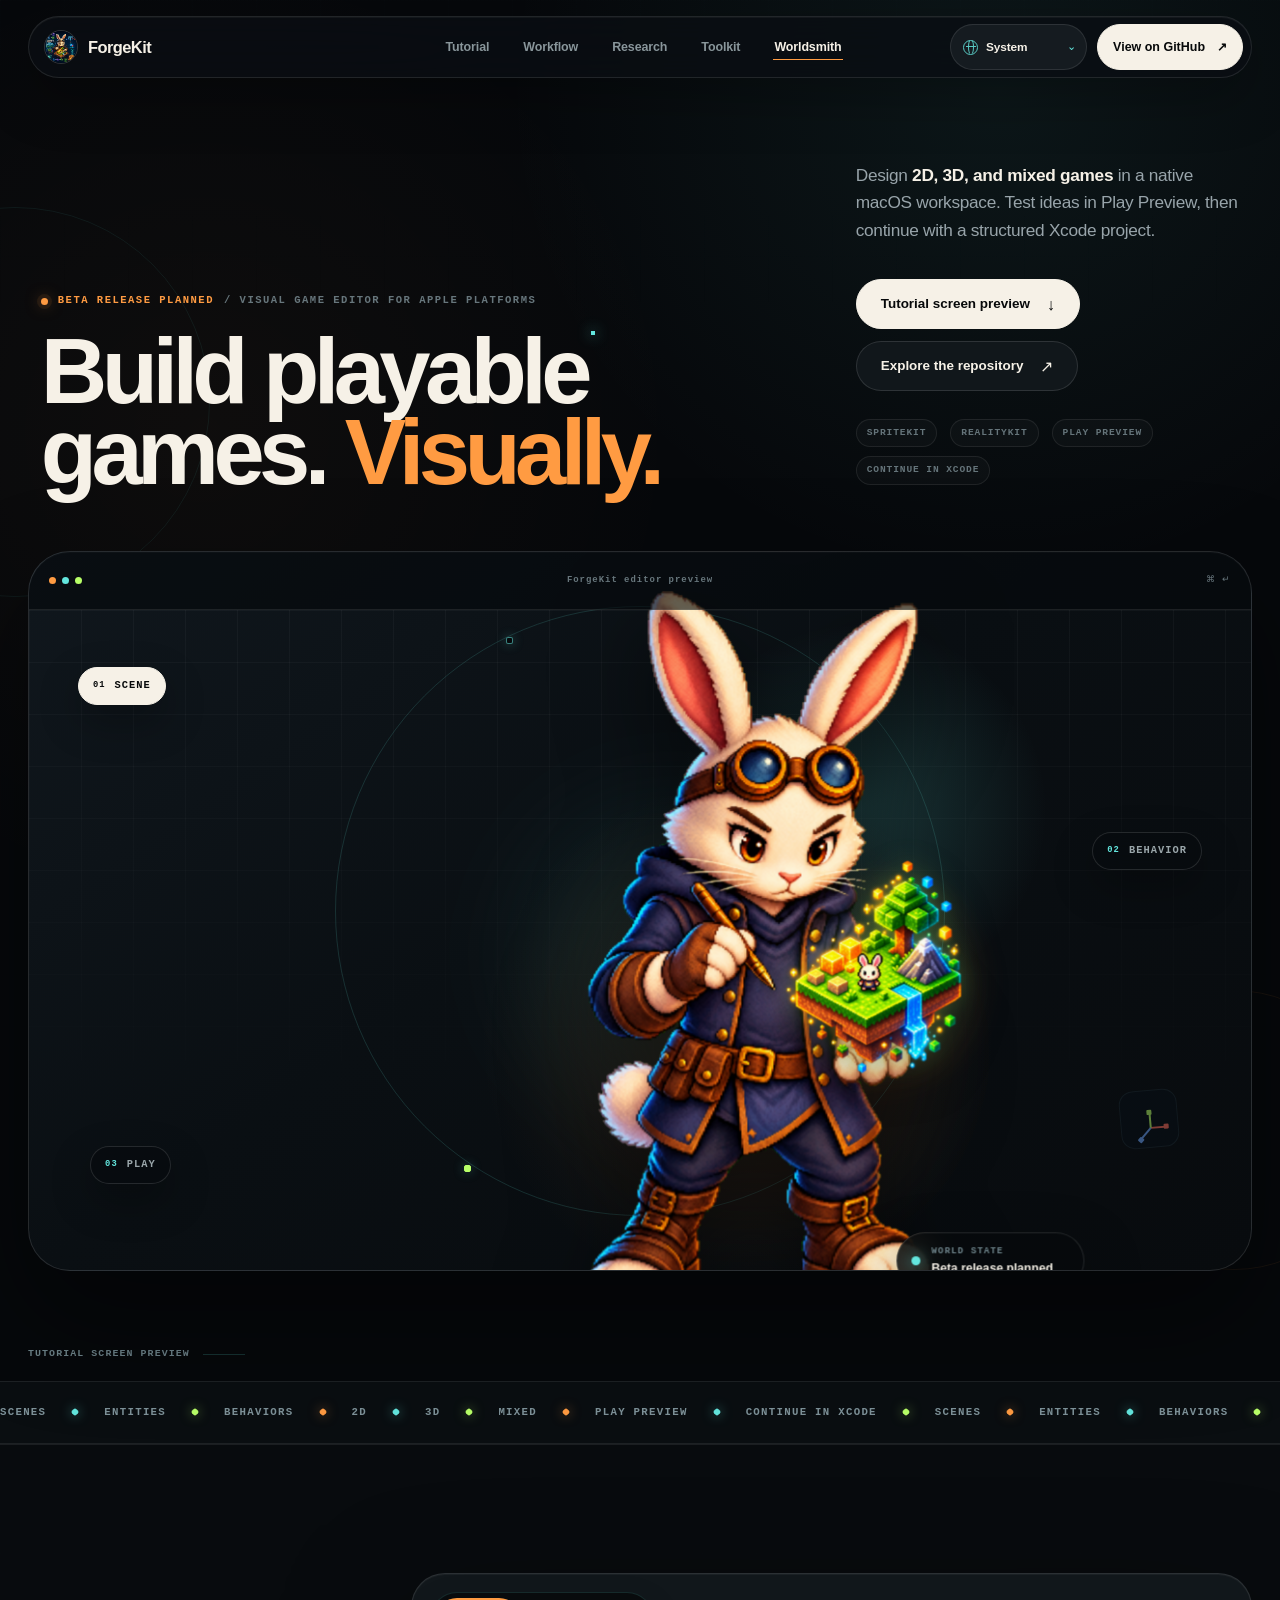
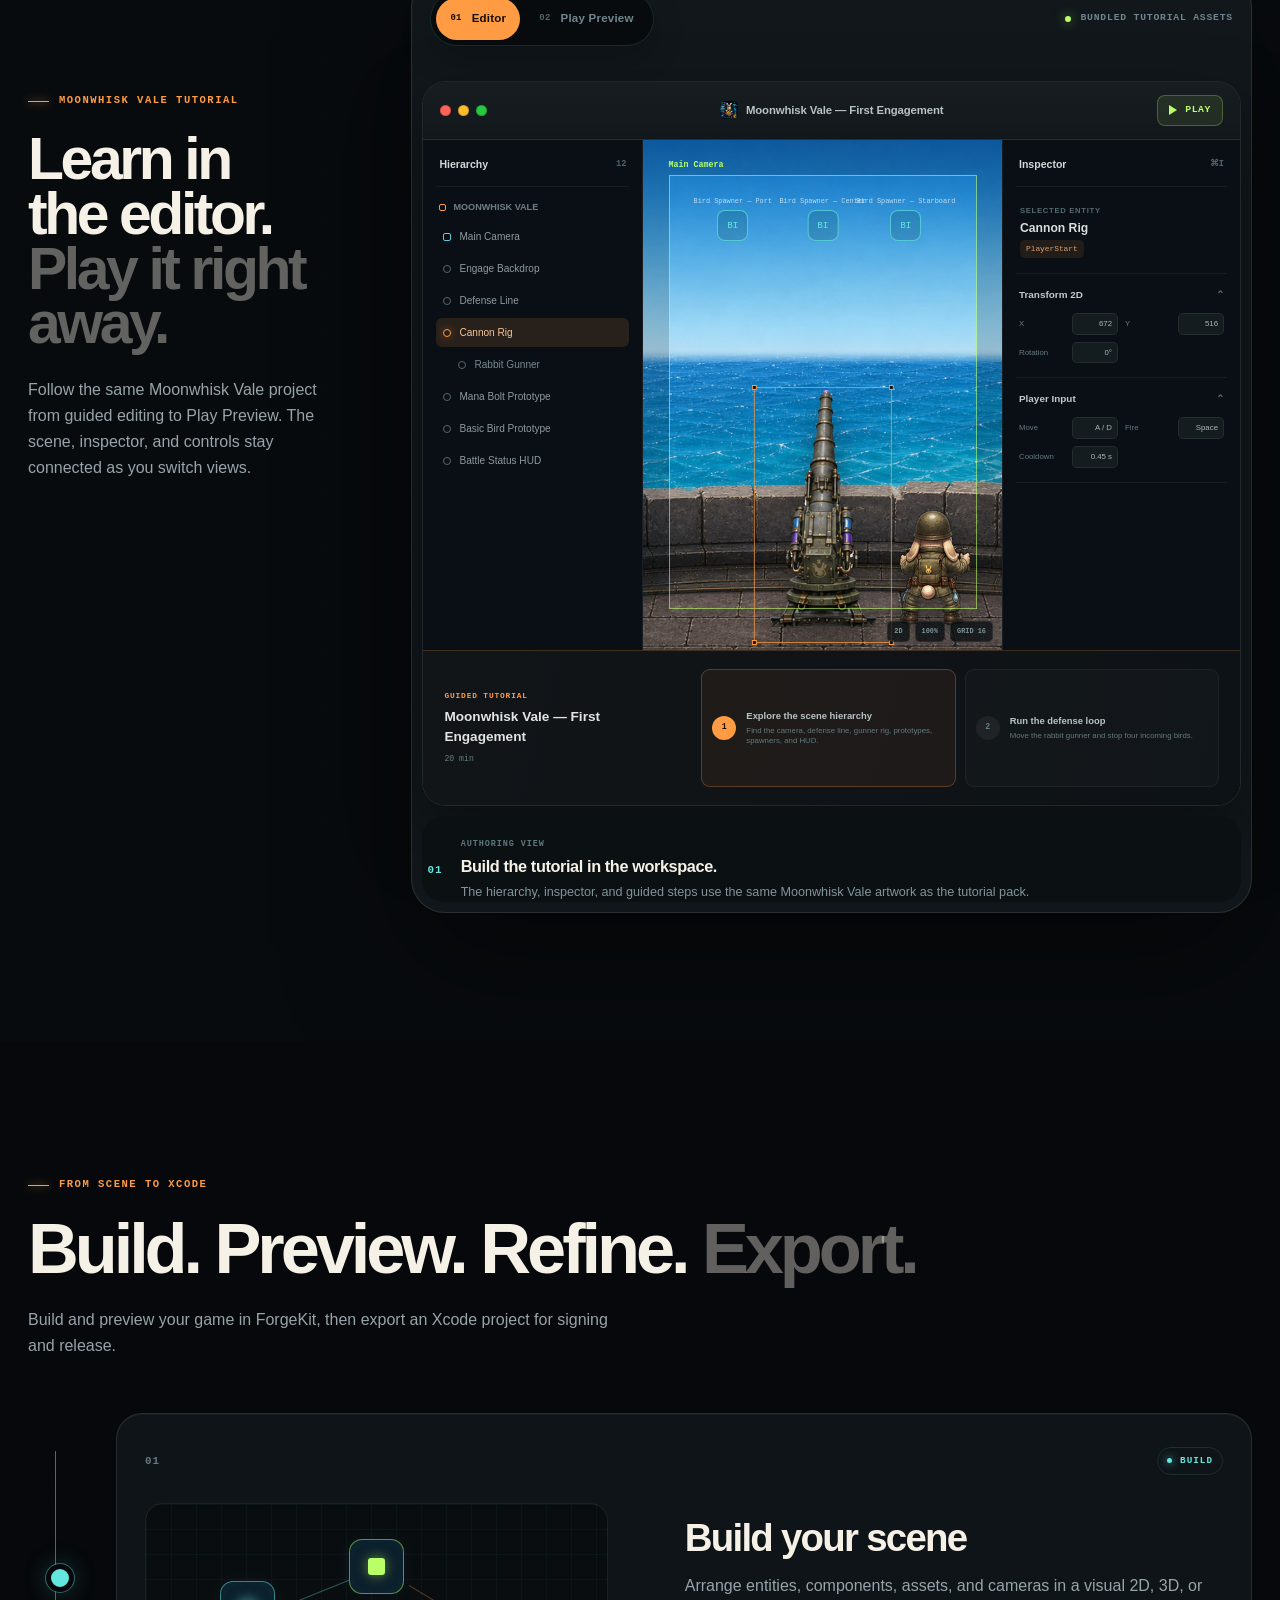
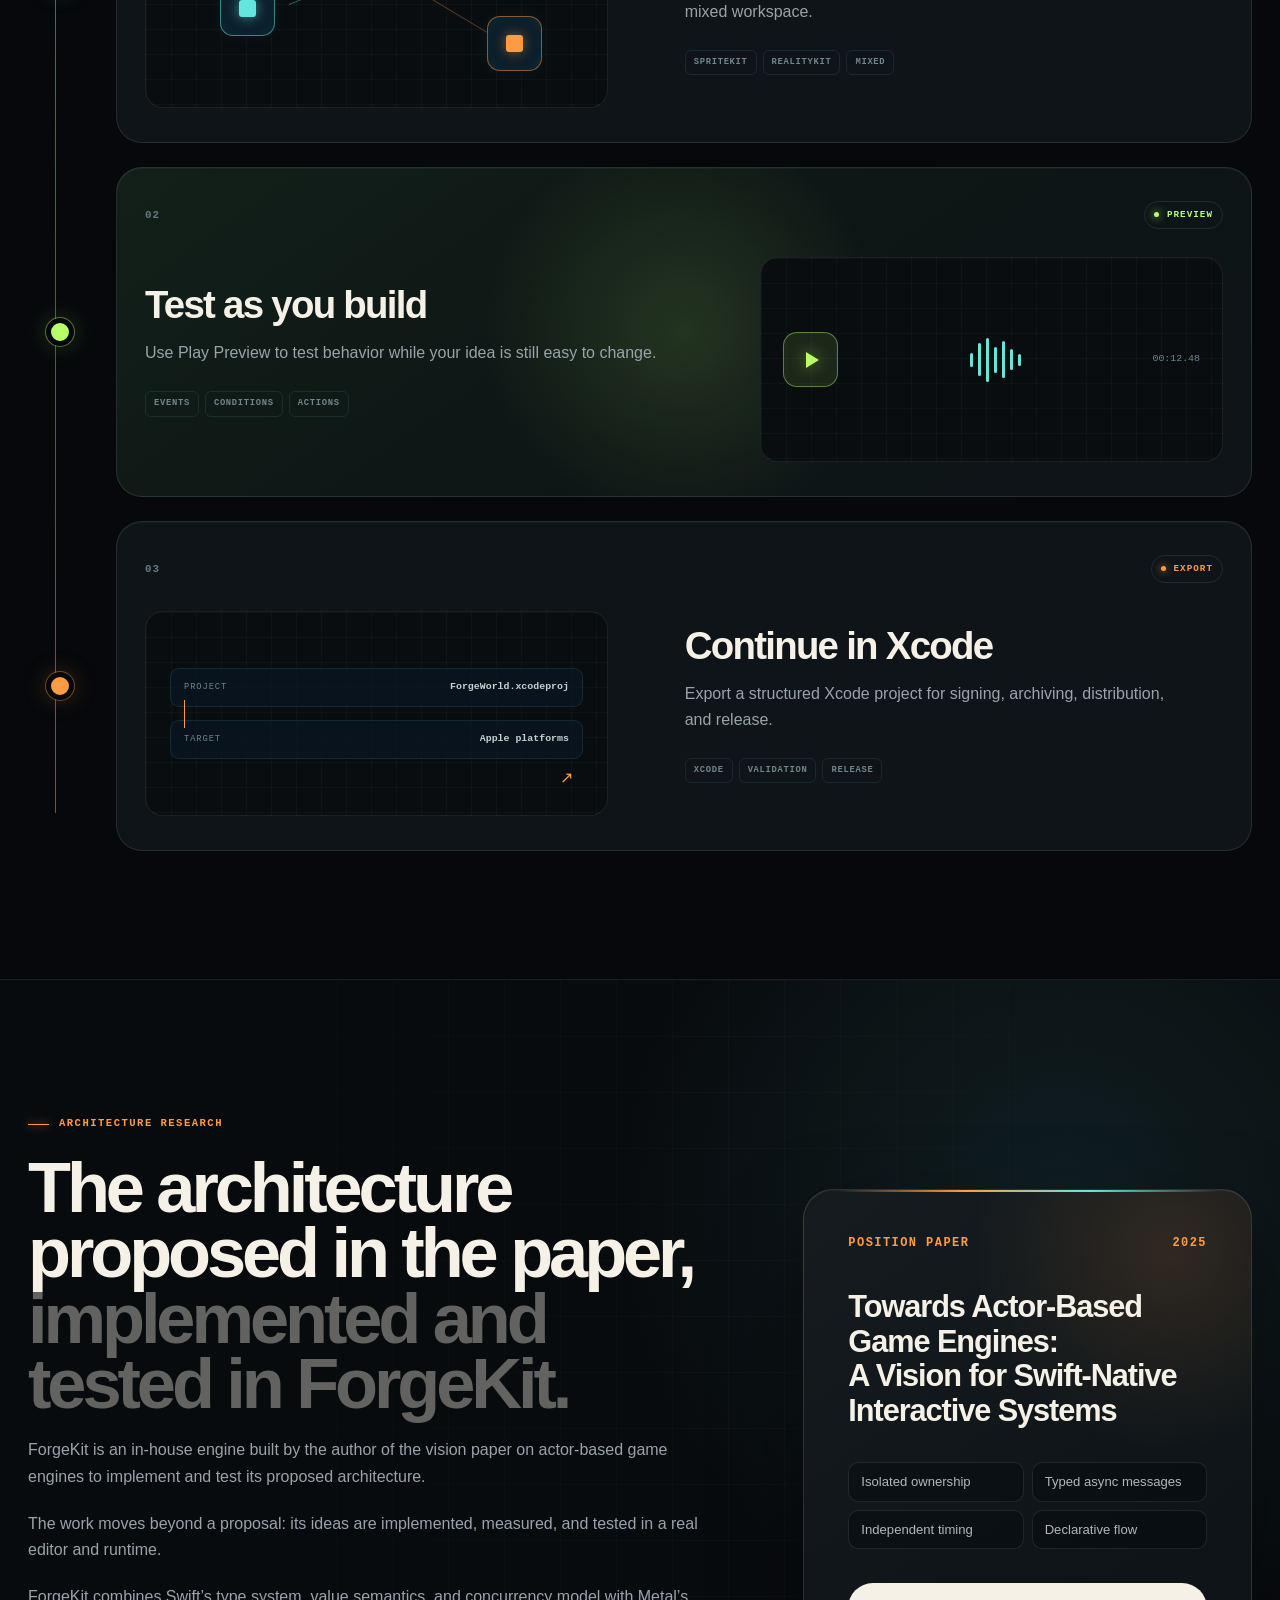
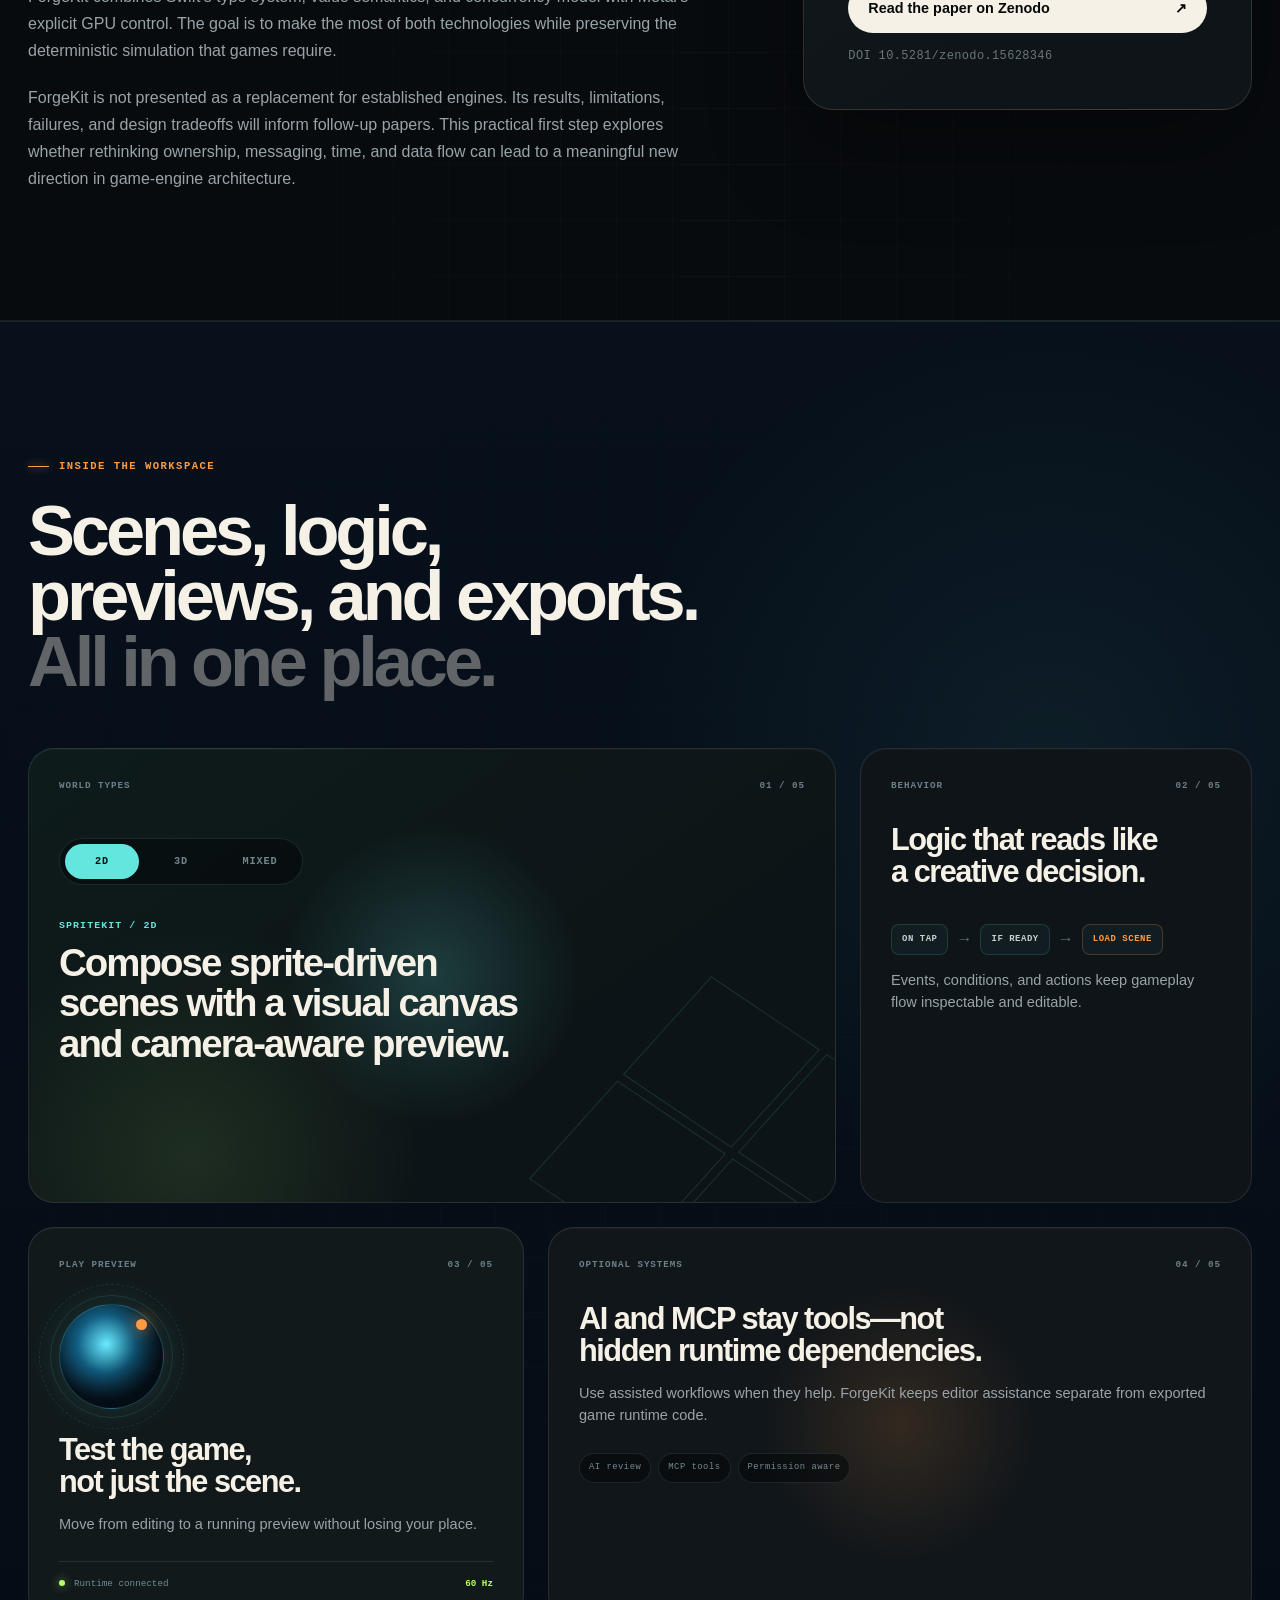
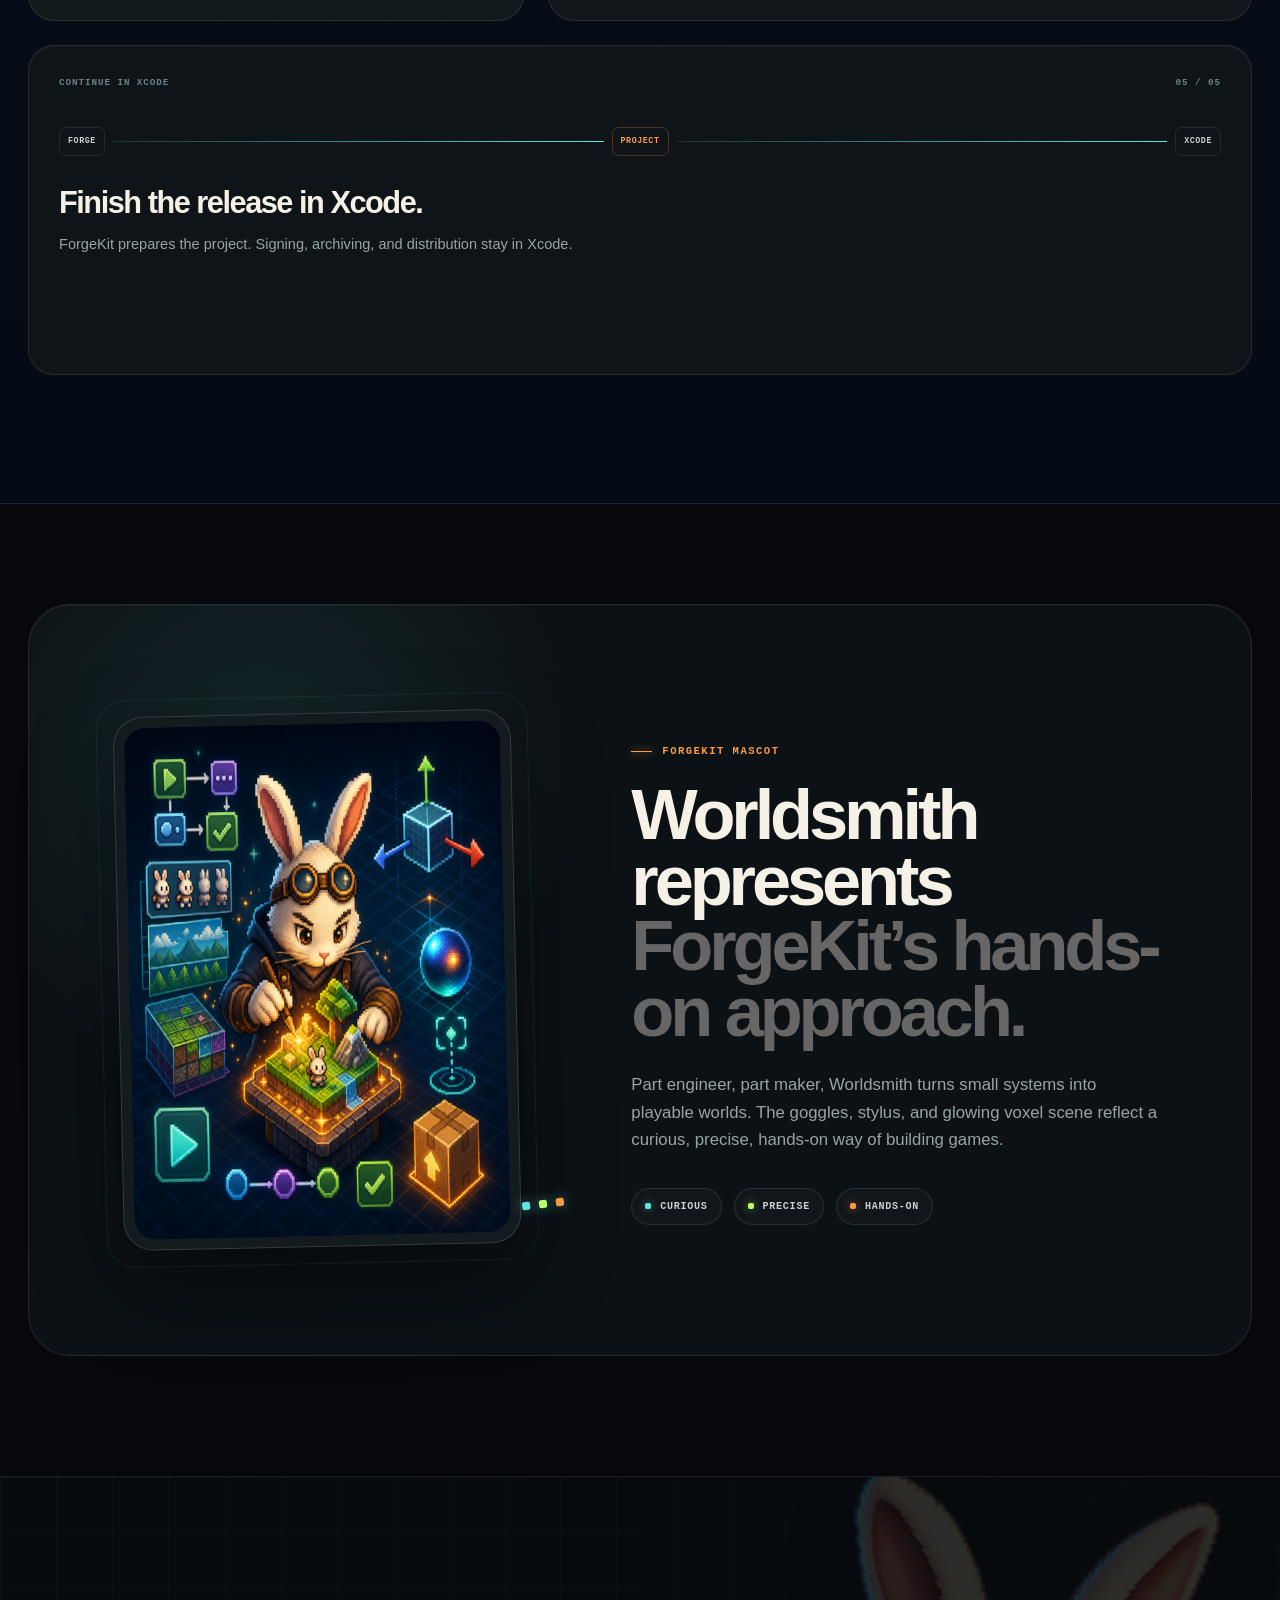
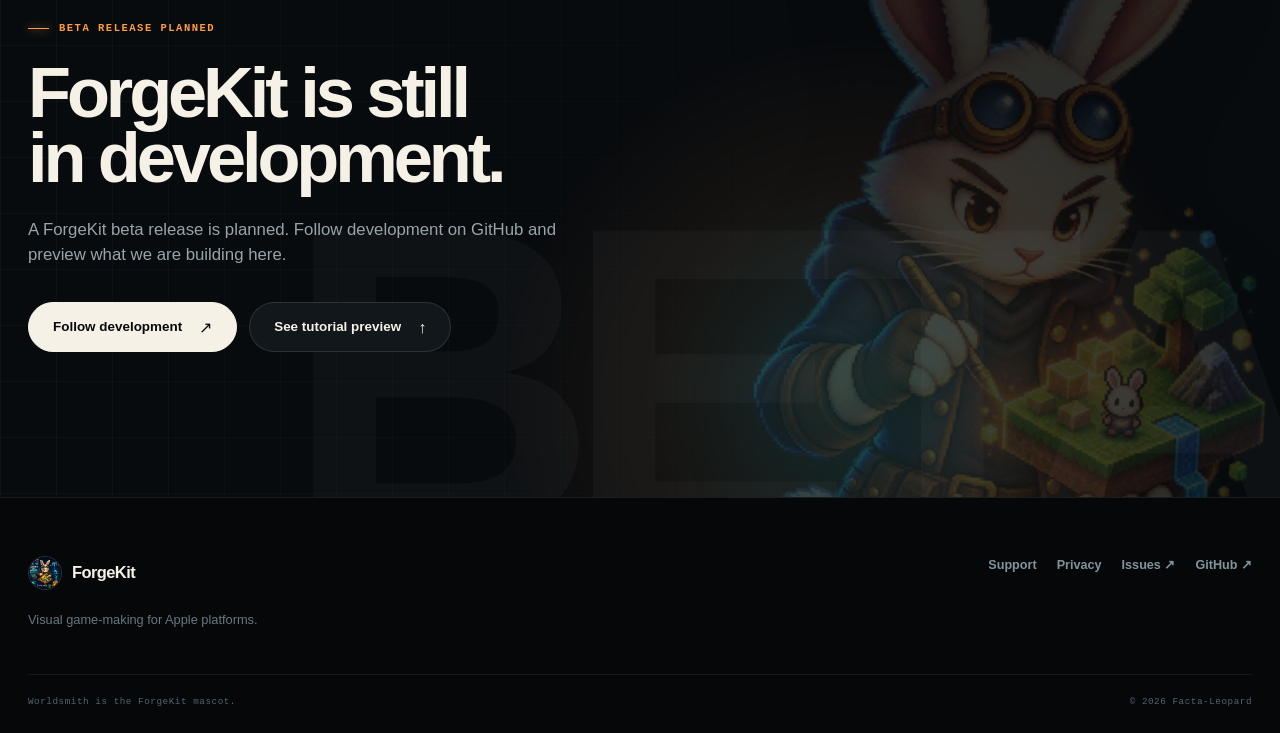
==== commit ea619673: "fix: refresh localized homepage assets" ====
--- a/index.html
+++ b/index.html
@@ -22,11 +22,11 @@
   <link rel="canonical" href="https://facta-leopard.github.io/ForgeKit/">
   <link rel="icon" type="image/png" href="./assets/favicon.png">
   <link rel="preload" as="image" href="./assets/forgekit-rabbit-hero.png" fetchpriority="high">
-  <link rel="stylesheet" href="./assets/site.css?v=20260913-6">
-  <script src="./assets/site-i18n-cjk.js?v=20260913-6" defer></script>
-  <script src="./assets/site-i18n-eu.js?v=20260913-6" defer></script>
-  <script src="./assets/site-i18n.js?v=20260913-6" defer></script>
-  <script src="./assets/site.js?v=20260913-6" defer></script>
+  <link rel="stylesheet" href="./assets/site.css?v=20260913-7">
+  <script src="./assets/site-i18n-cjk.js?v=20260913-7" defer></script>
+  <script src="./assets/site-i18n-eu.js?v=20260913-7" defer></script>
+  <script src="./assets/site-i18n.js?v=20260913-7" defer></script>
+  <script src="./assets/site.js?v=20260913-7" defer></script>
   <title>ForgeKit — From first scene to playable game</title>
 </head>
 <body class="forge-artboard">
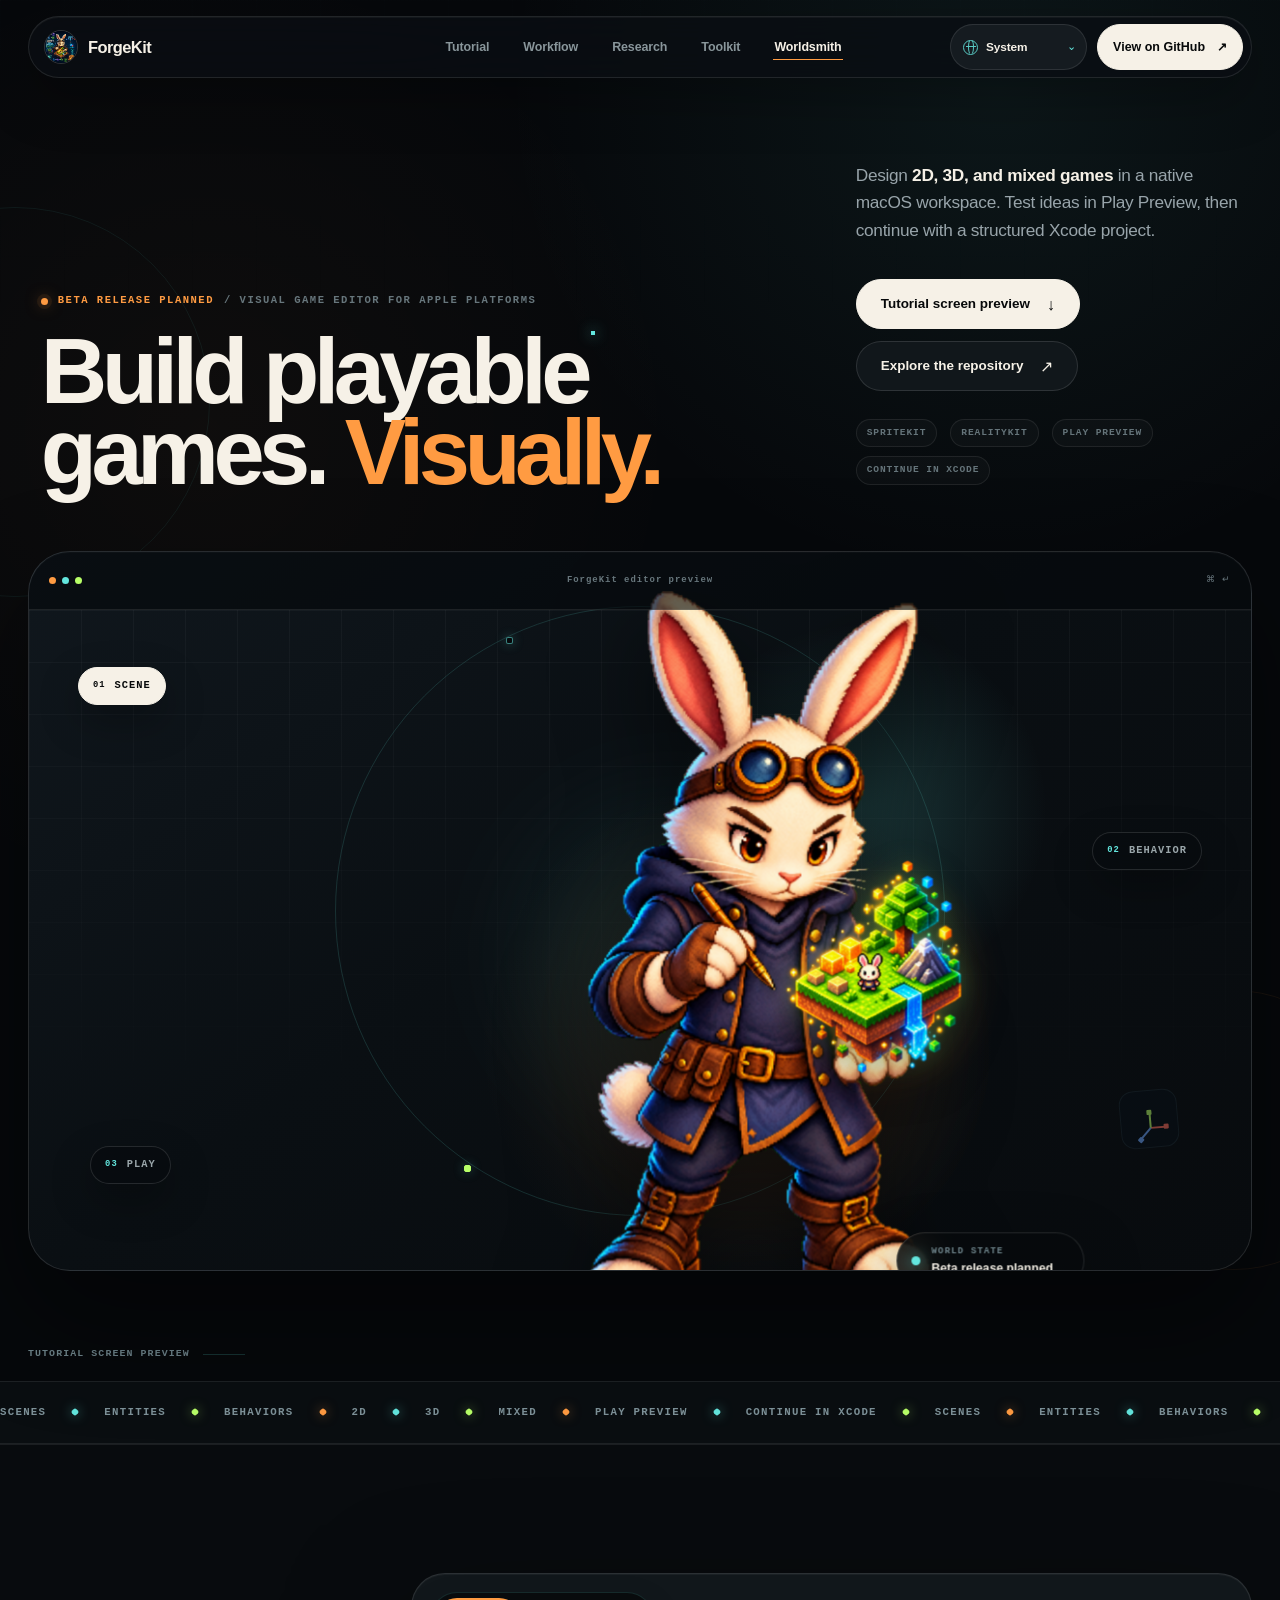
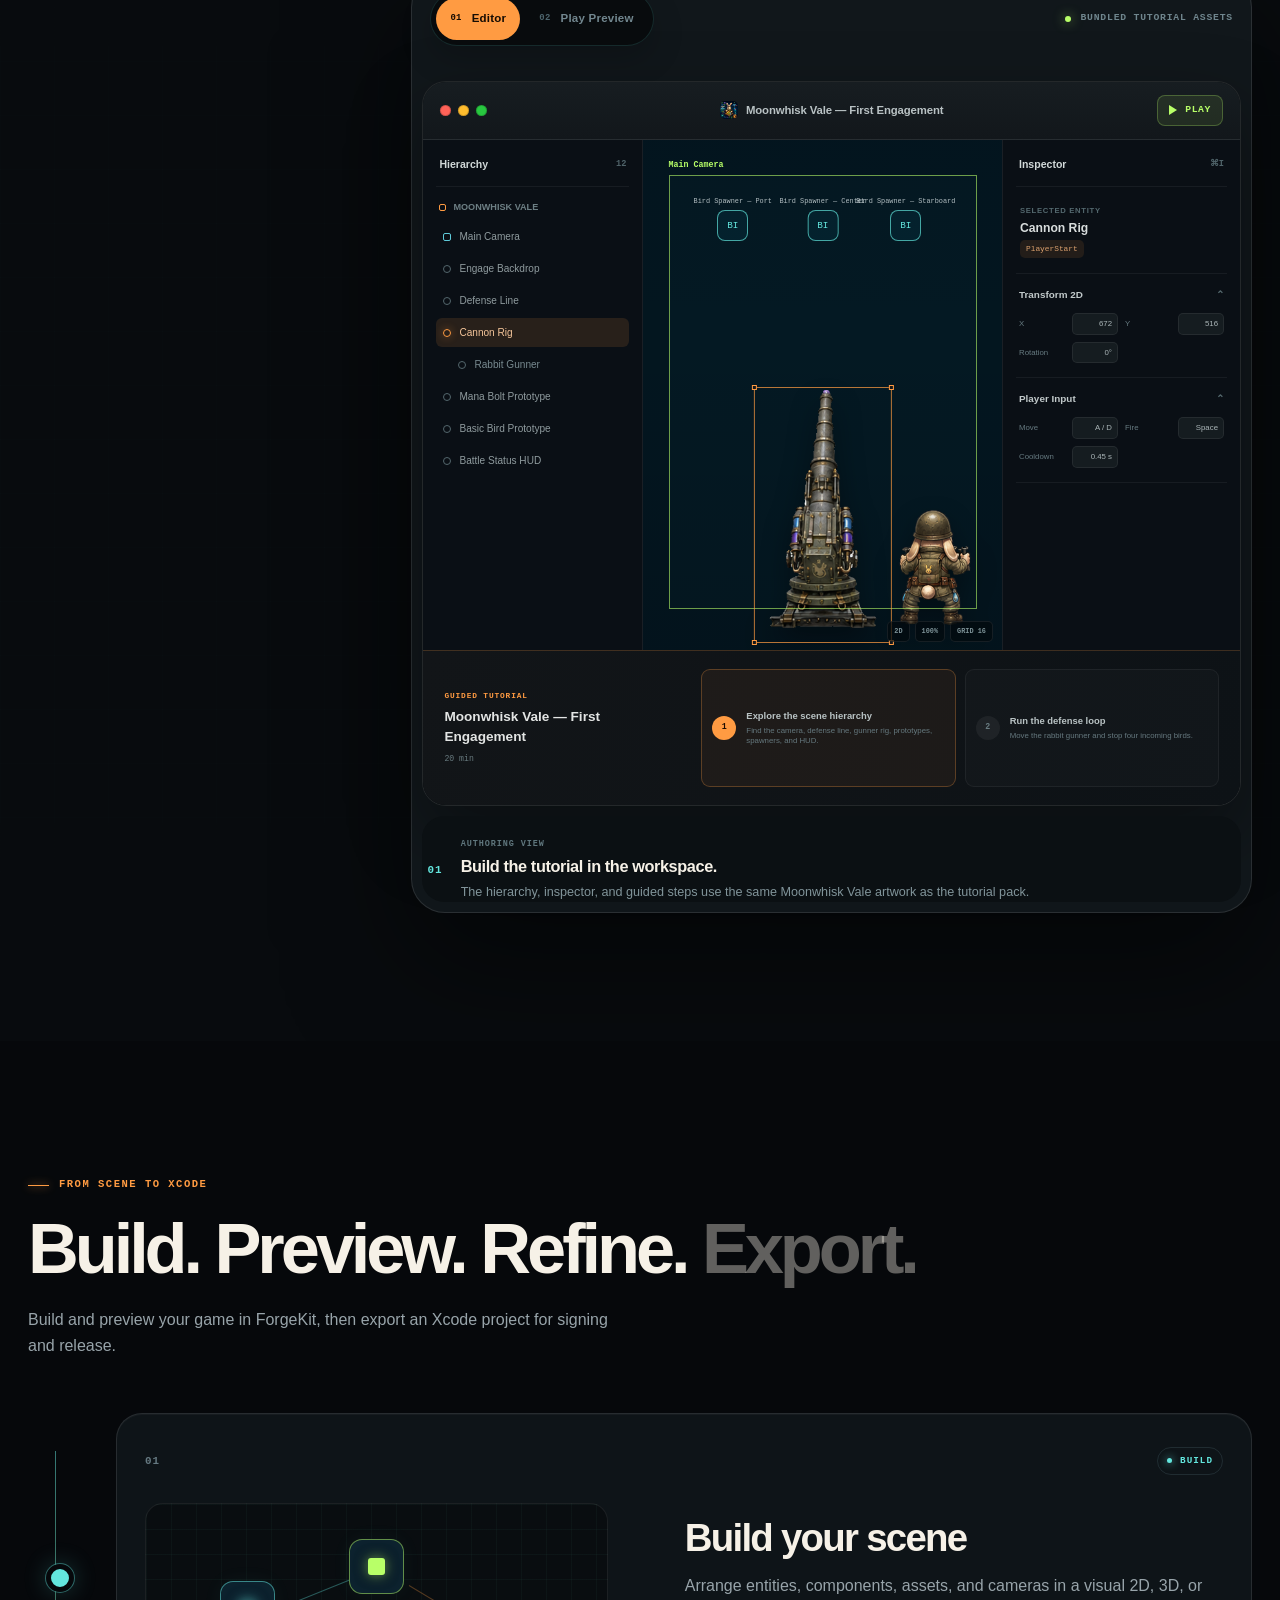
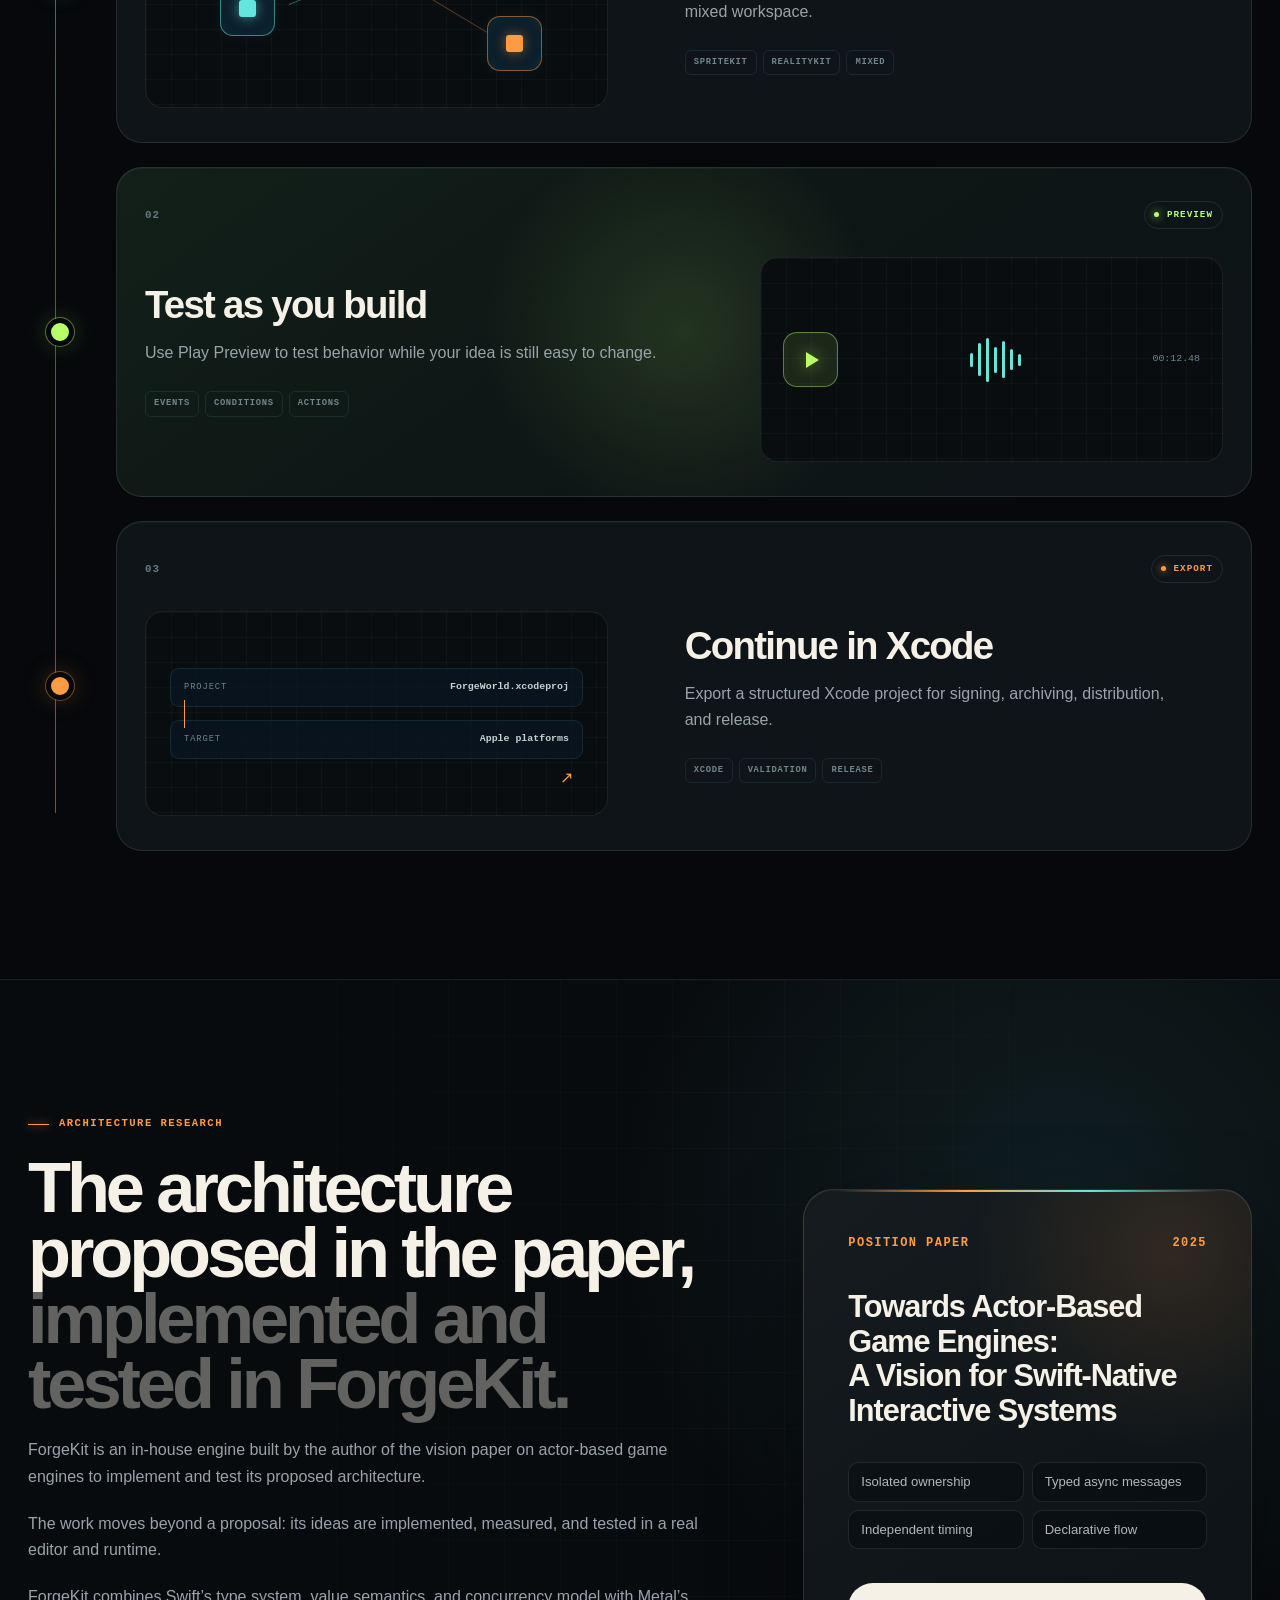
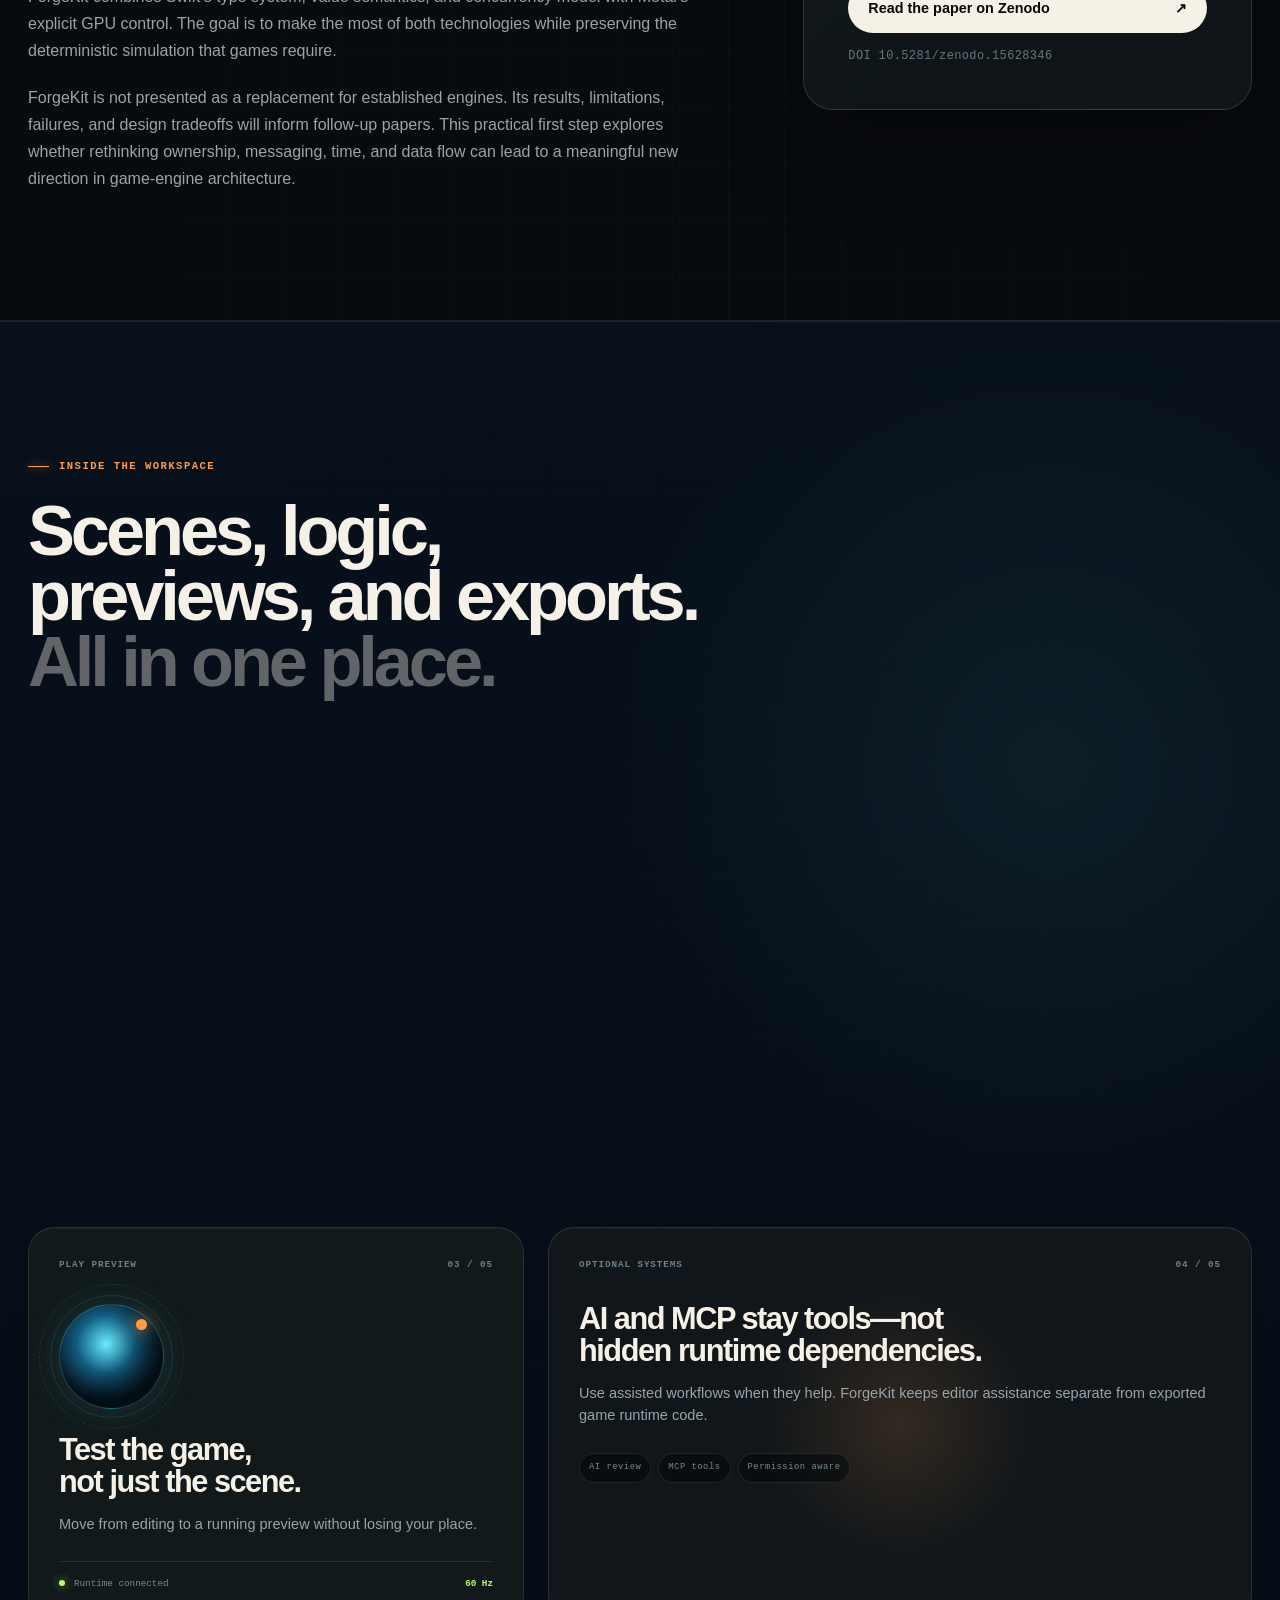
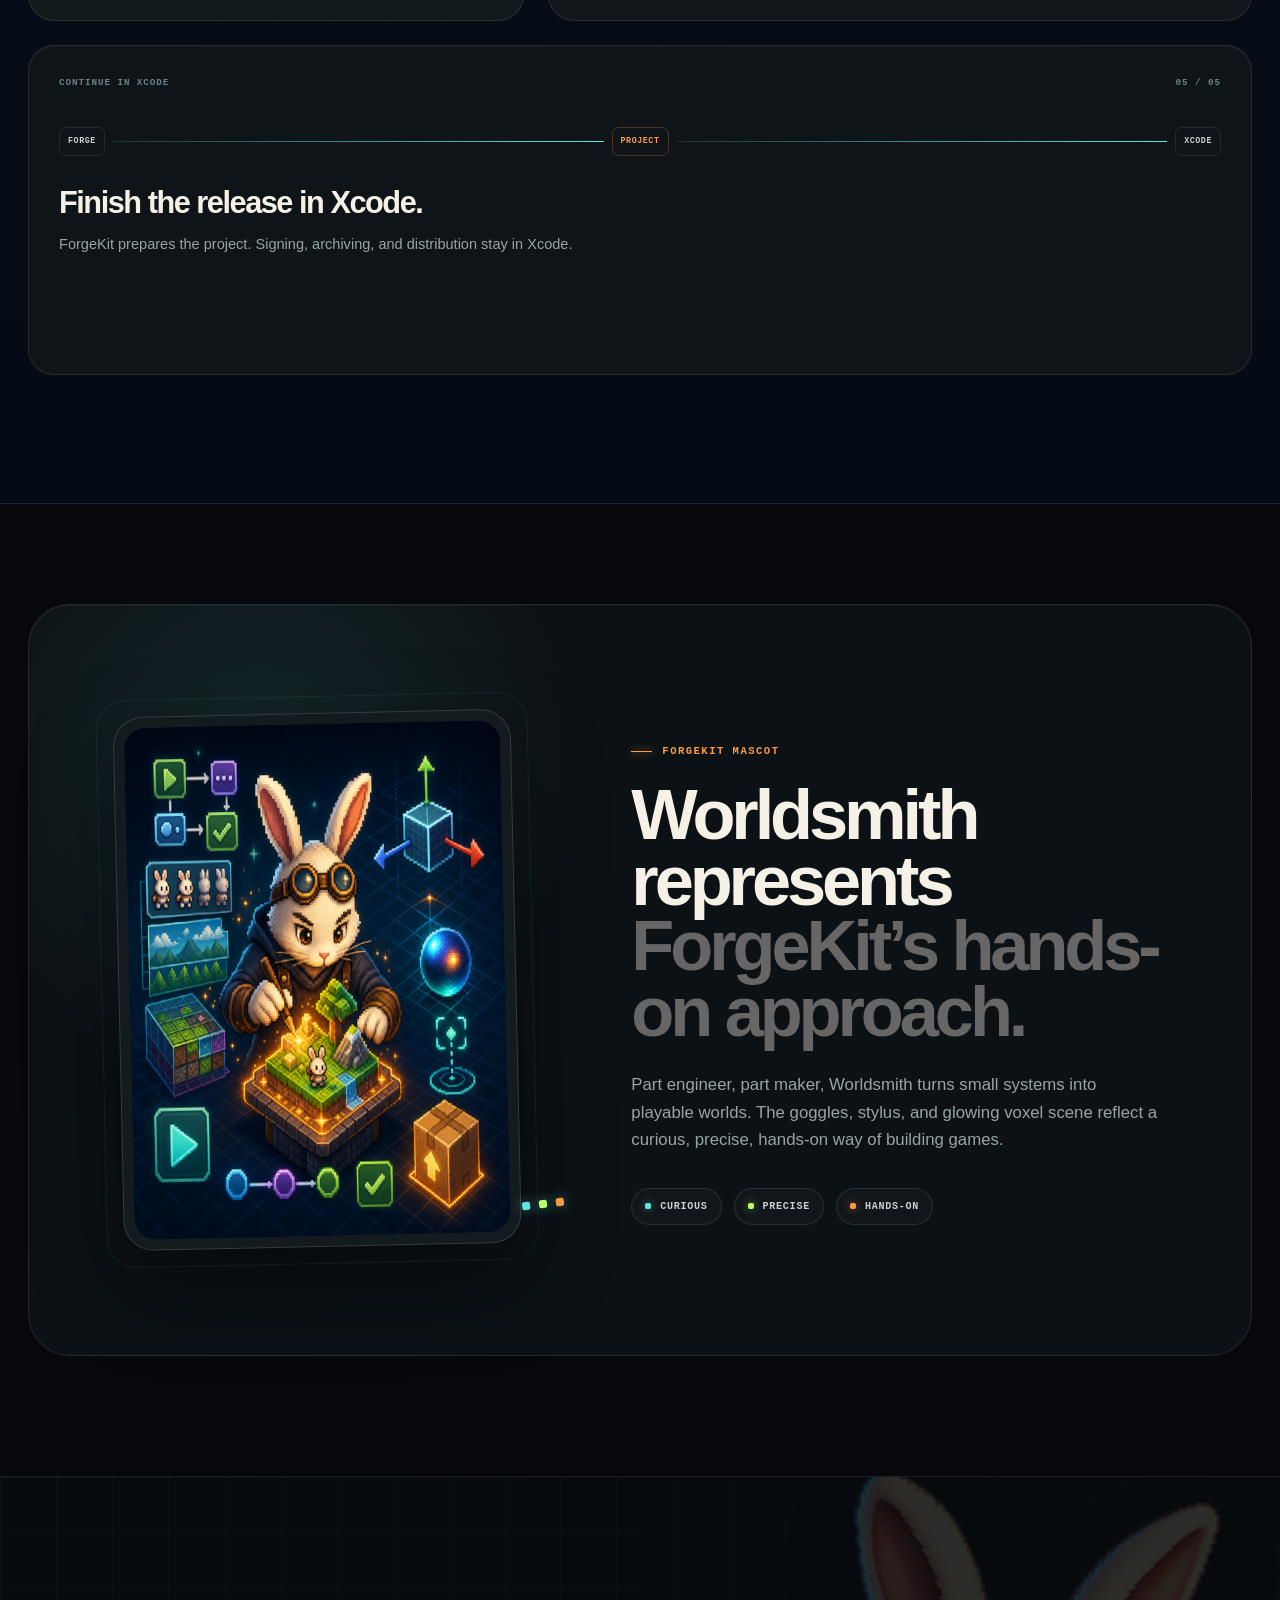
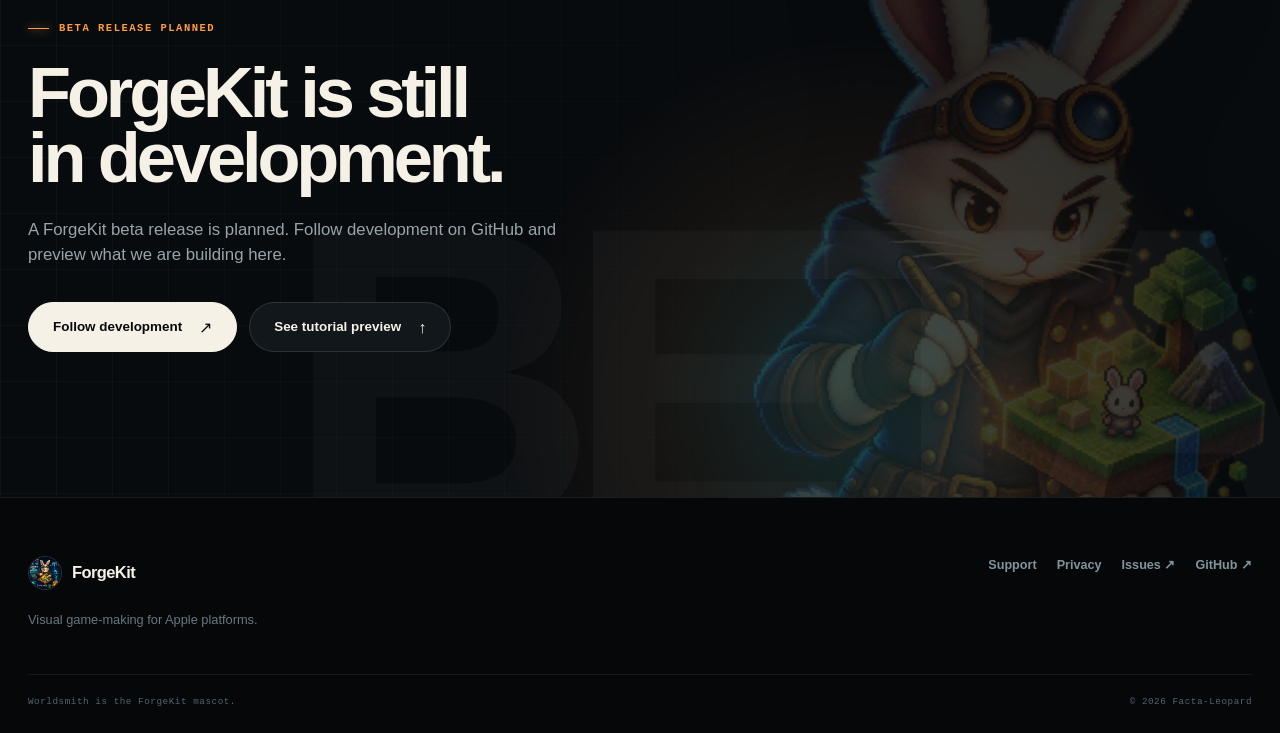
==== commit 45c40f25: "fix: polish Korean research copy" ====
--- a/index.html
+++ b/index.html
@@ -22,11 +22,11 @@
   <link rel="canonical" href="https://facta-leopard.github.io/ForgeKit/">
   <link rel="icon" type="image/png" href="./assets/favicon.png">
   <link rel="preload" as="image" href="./assets/forgekit-rabbit-hero.png" fetchpriority="high">
-  <link rel="stylesheet" href="./assets/site.css?v=20260913-7">
-  <script src="./assets/site-i18n-cjk.js?v=20260913-7" defer></script>
-  <script src="./assets/site-i18n-eu.js?v=20260913-7" defer></script>
-  <script src="./assets/site-i18n.js?v=20260913-7" defer></script>
-  <script src="./assets/site.js?v=20260913-7" defer></script>
+  <link rel="stylesheet" href="./assets/site.css?v=20260913-8">
+  <script src="./assets/site-i18n-cjk.js?v=20260913-8" defer></script>
+  <script src="./assets/site-i18n-eu.js?v=20260913-8" defer></script>
+  <script src="./assets/site-i18n.js?v=20260913-8" defer></script>
+  <script src="./assets/site.js?v=20260913-8" defer></script>
   <title>ForgeKit — From first scene to playable game</title>
 </head>
 <body class="forge-artboard">
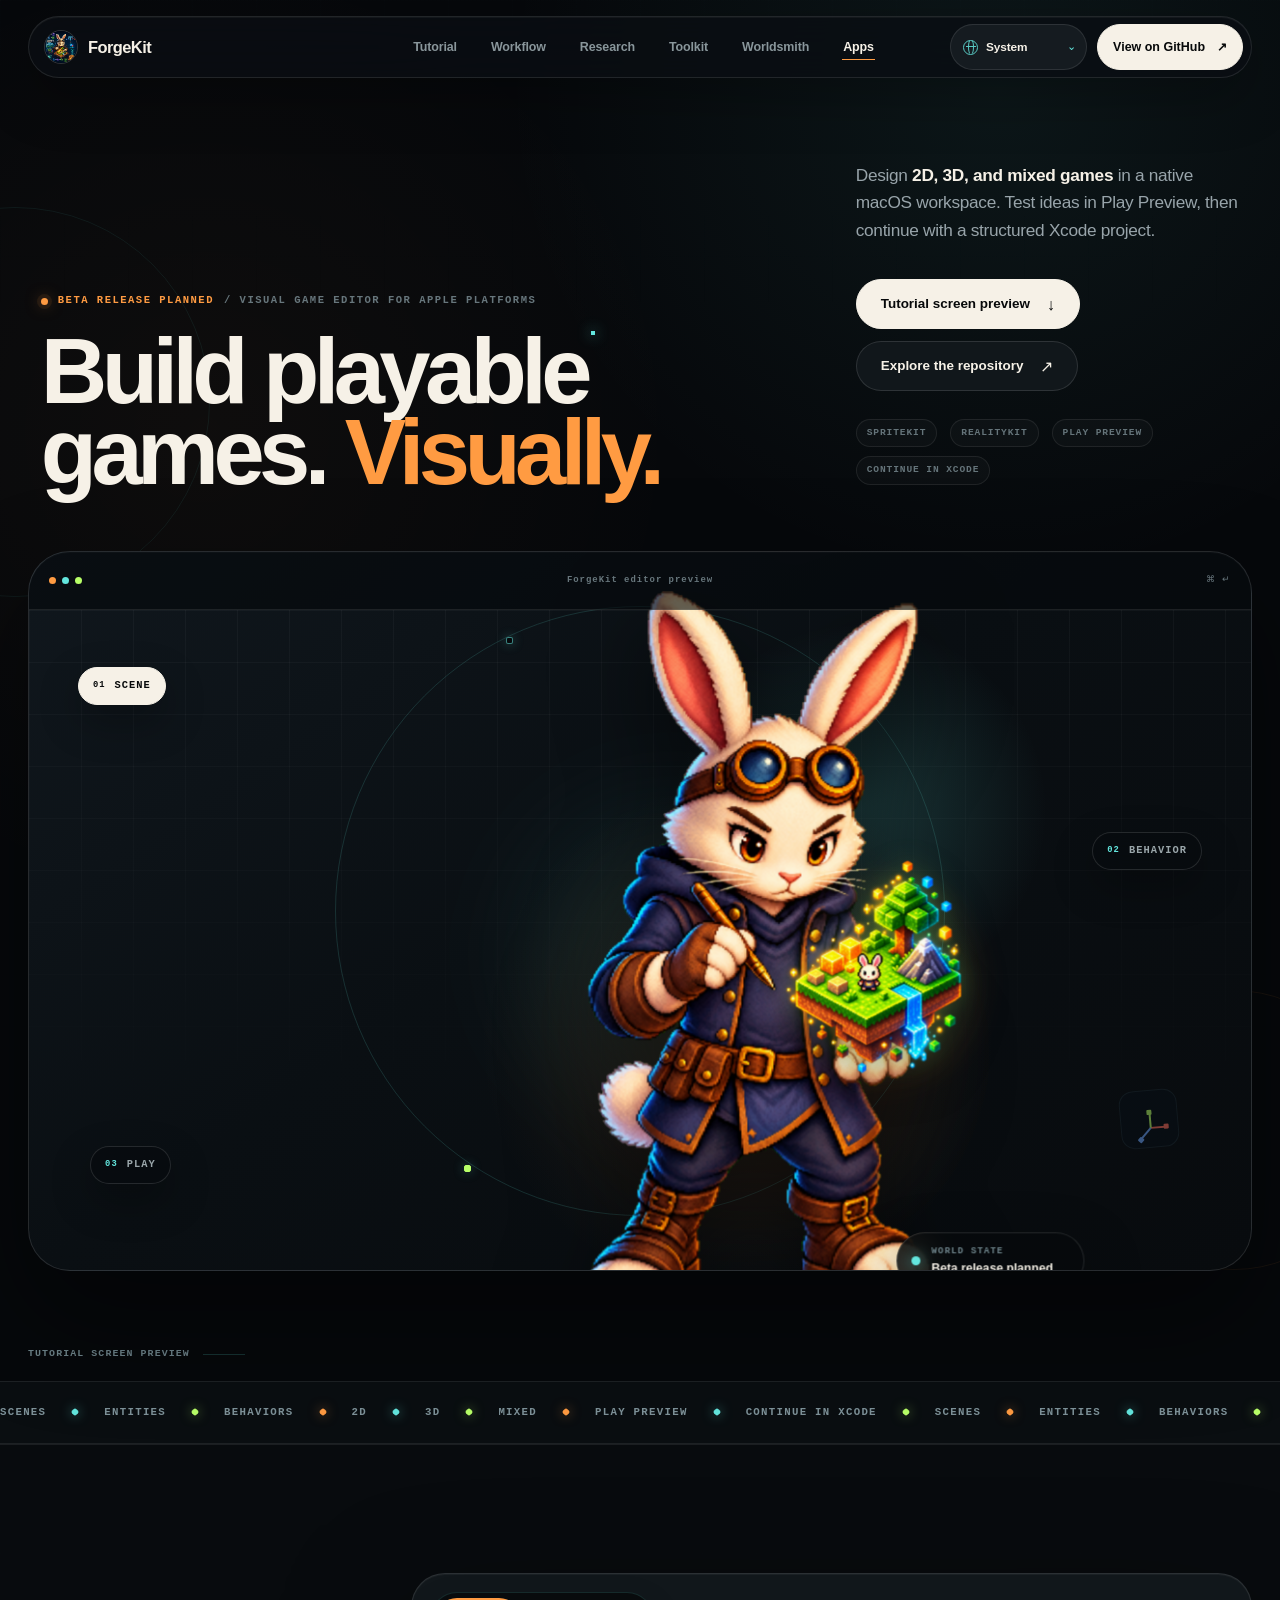
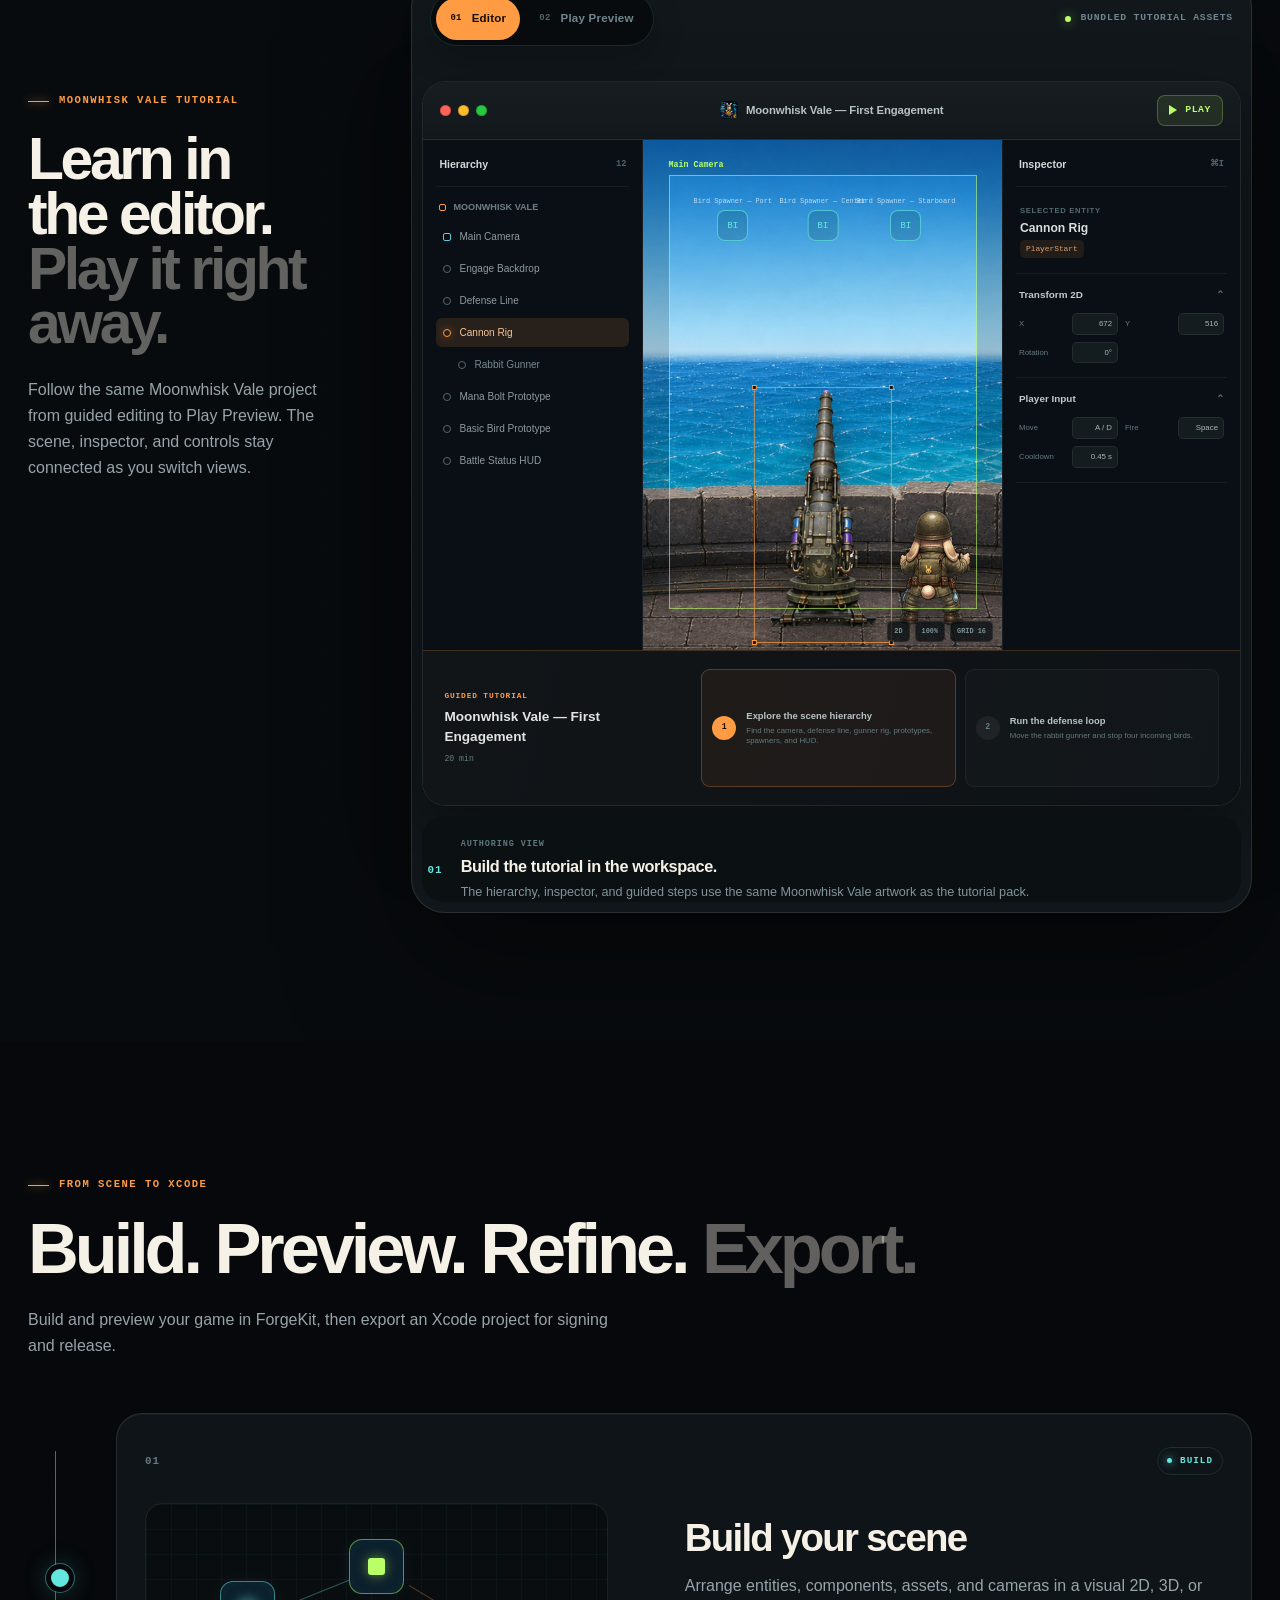
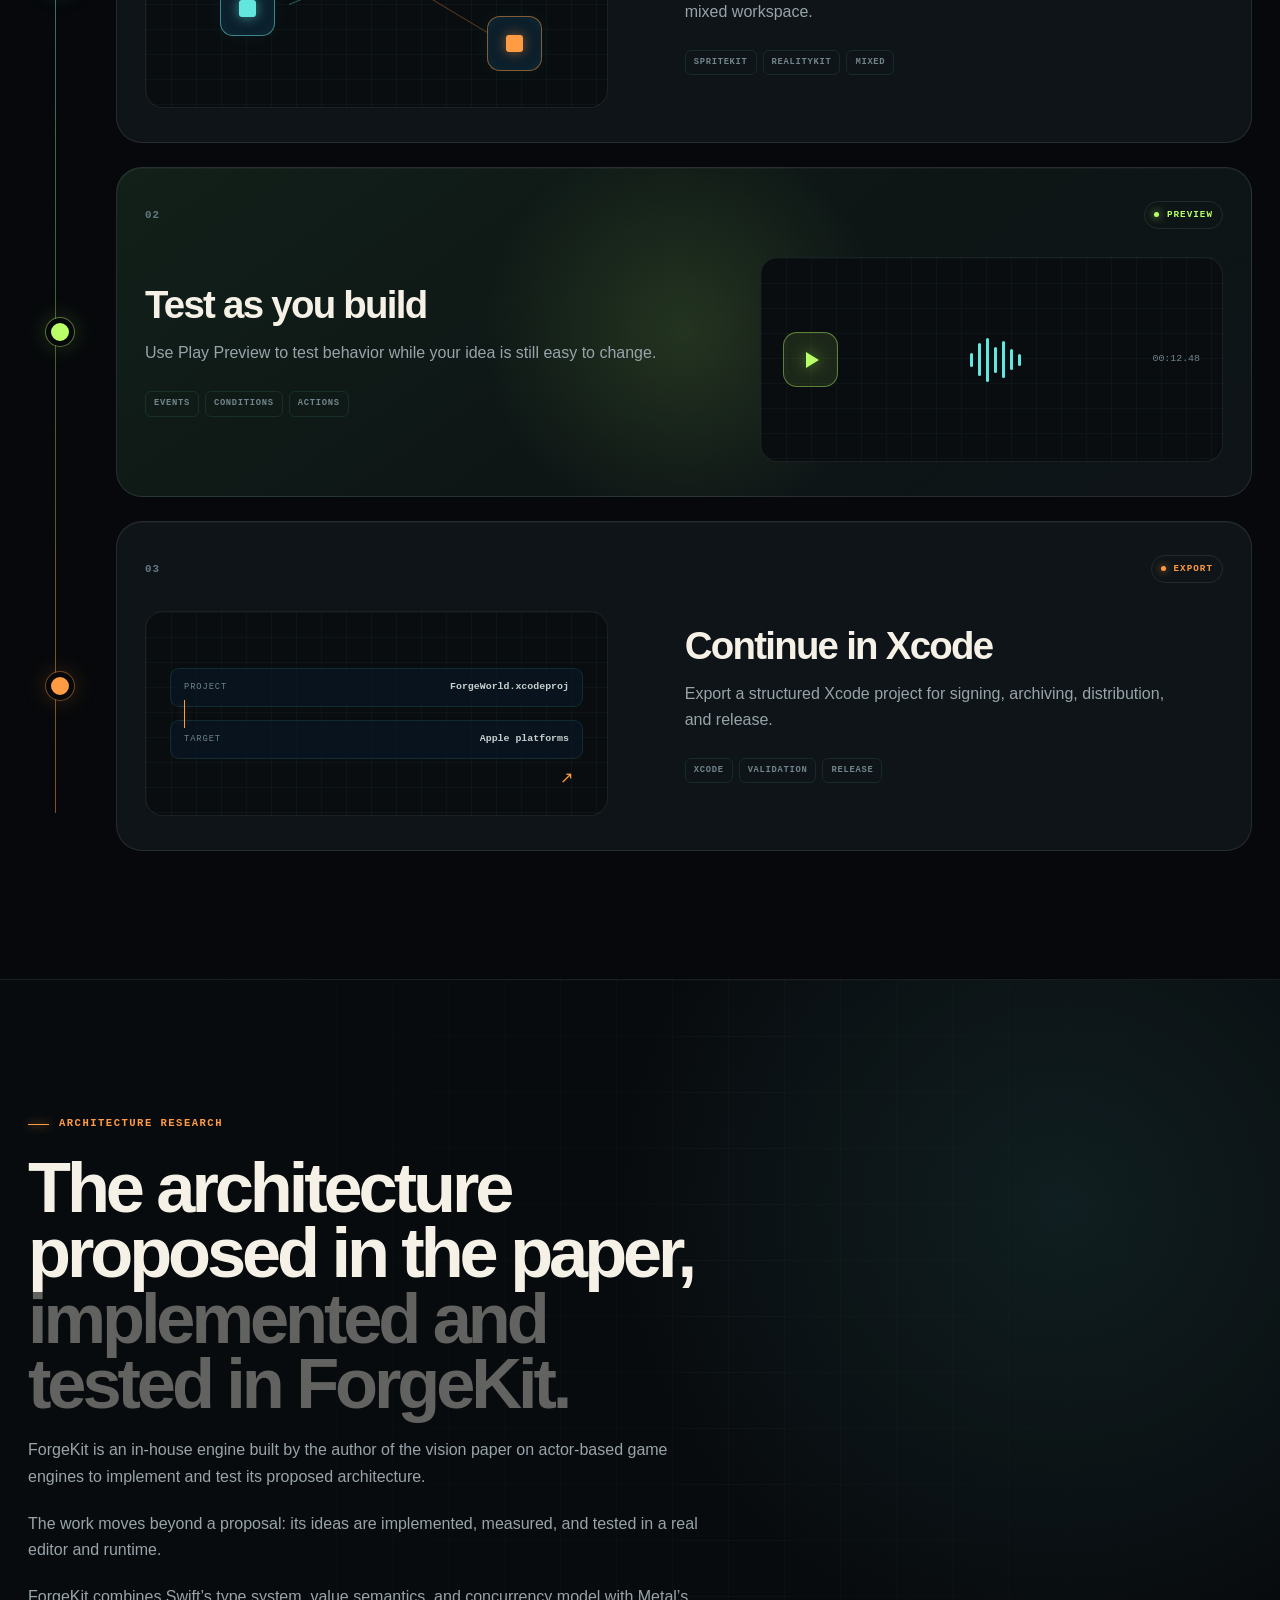
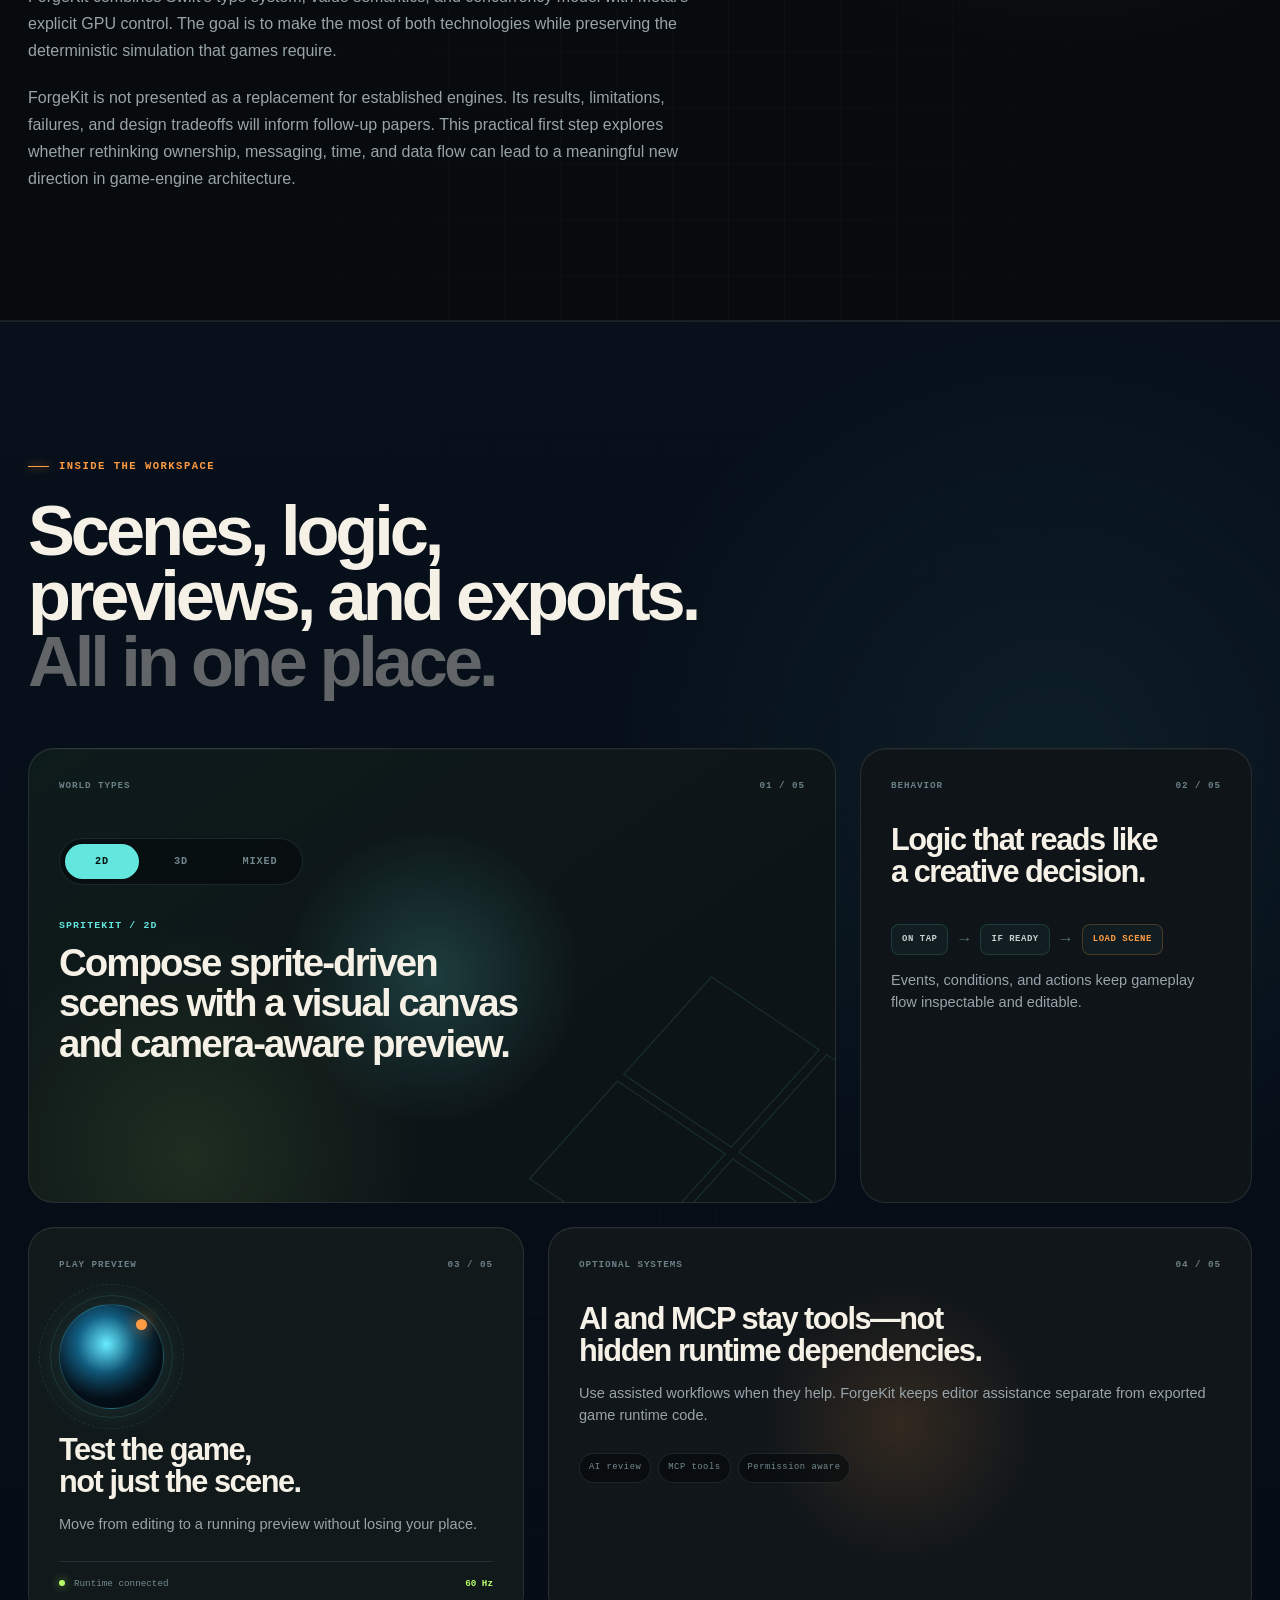
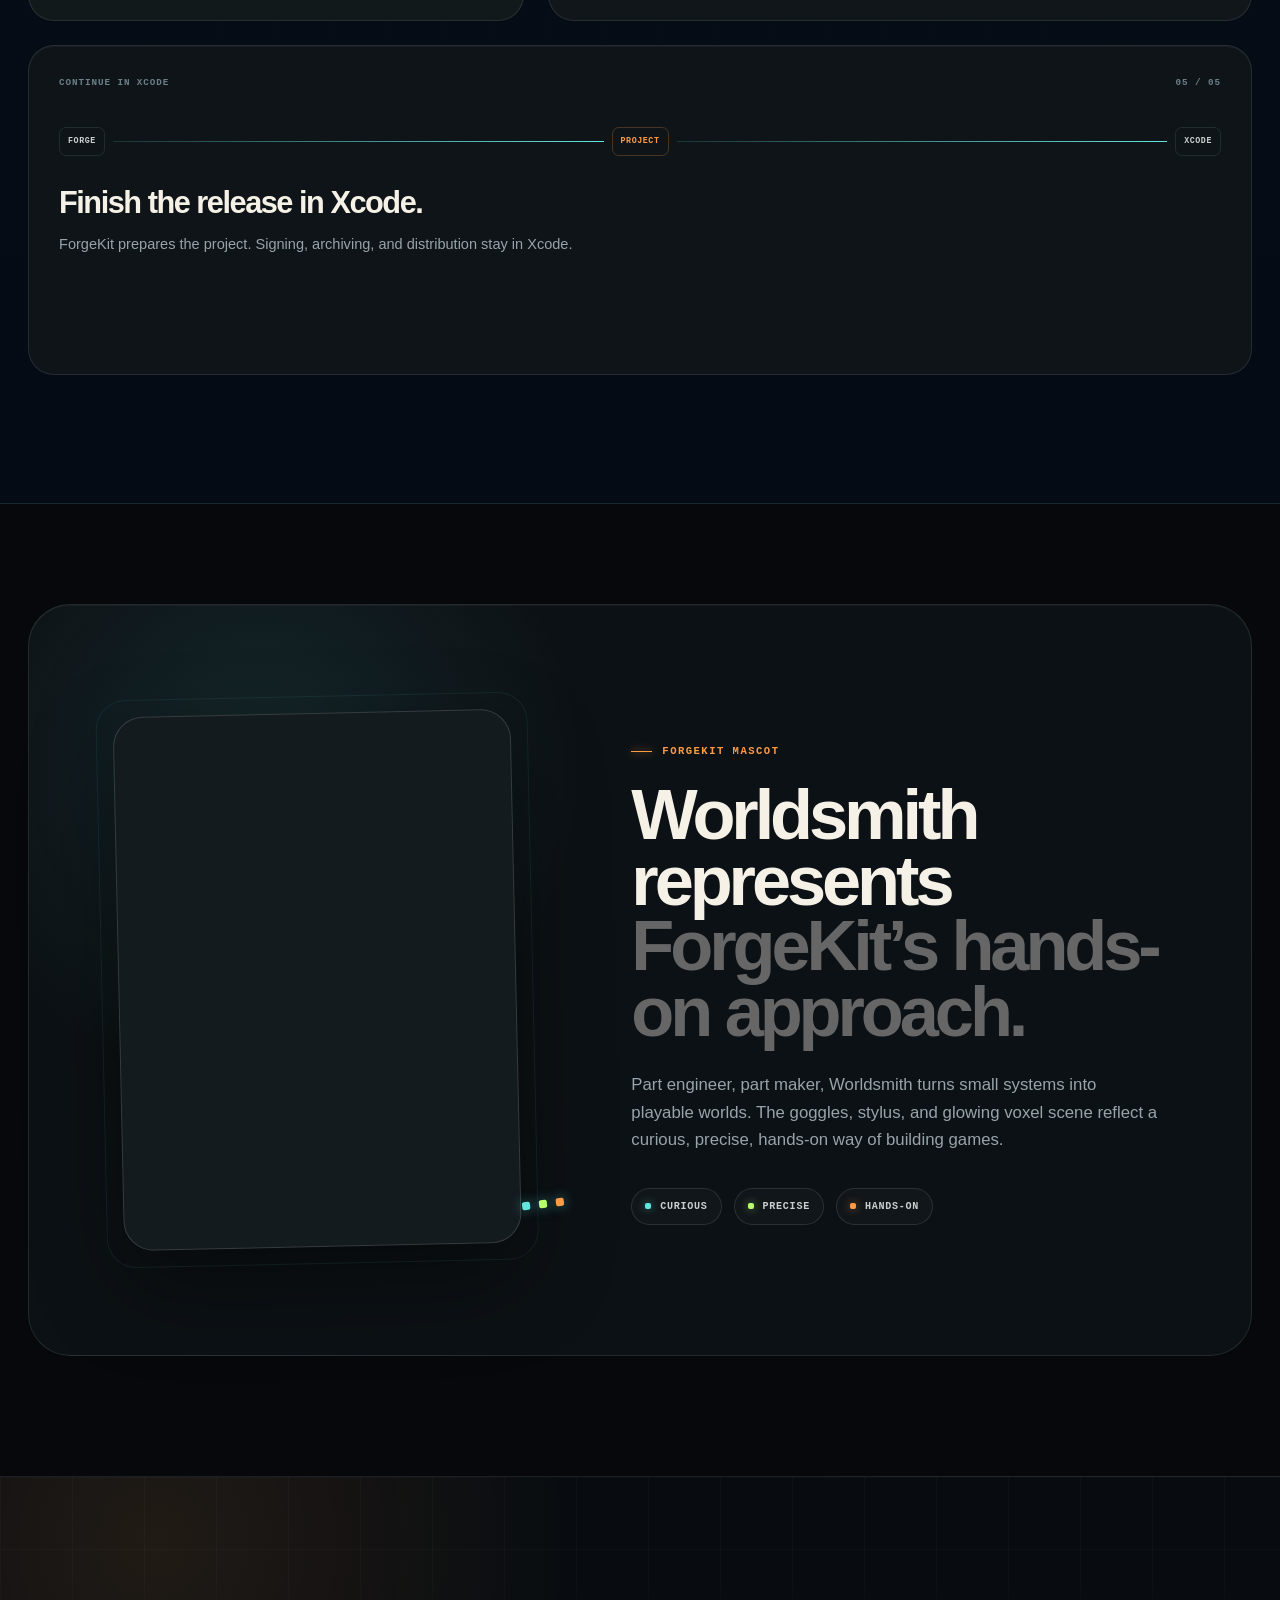
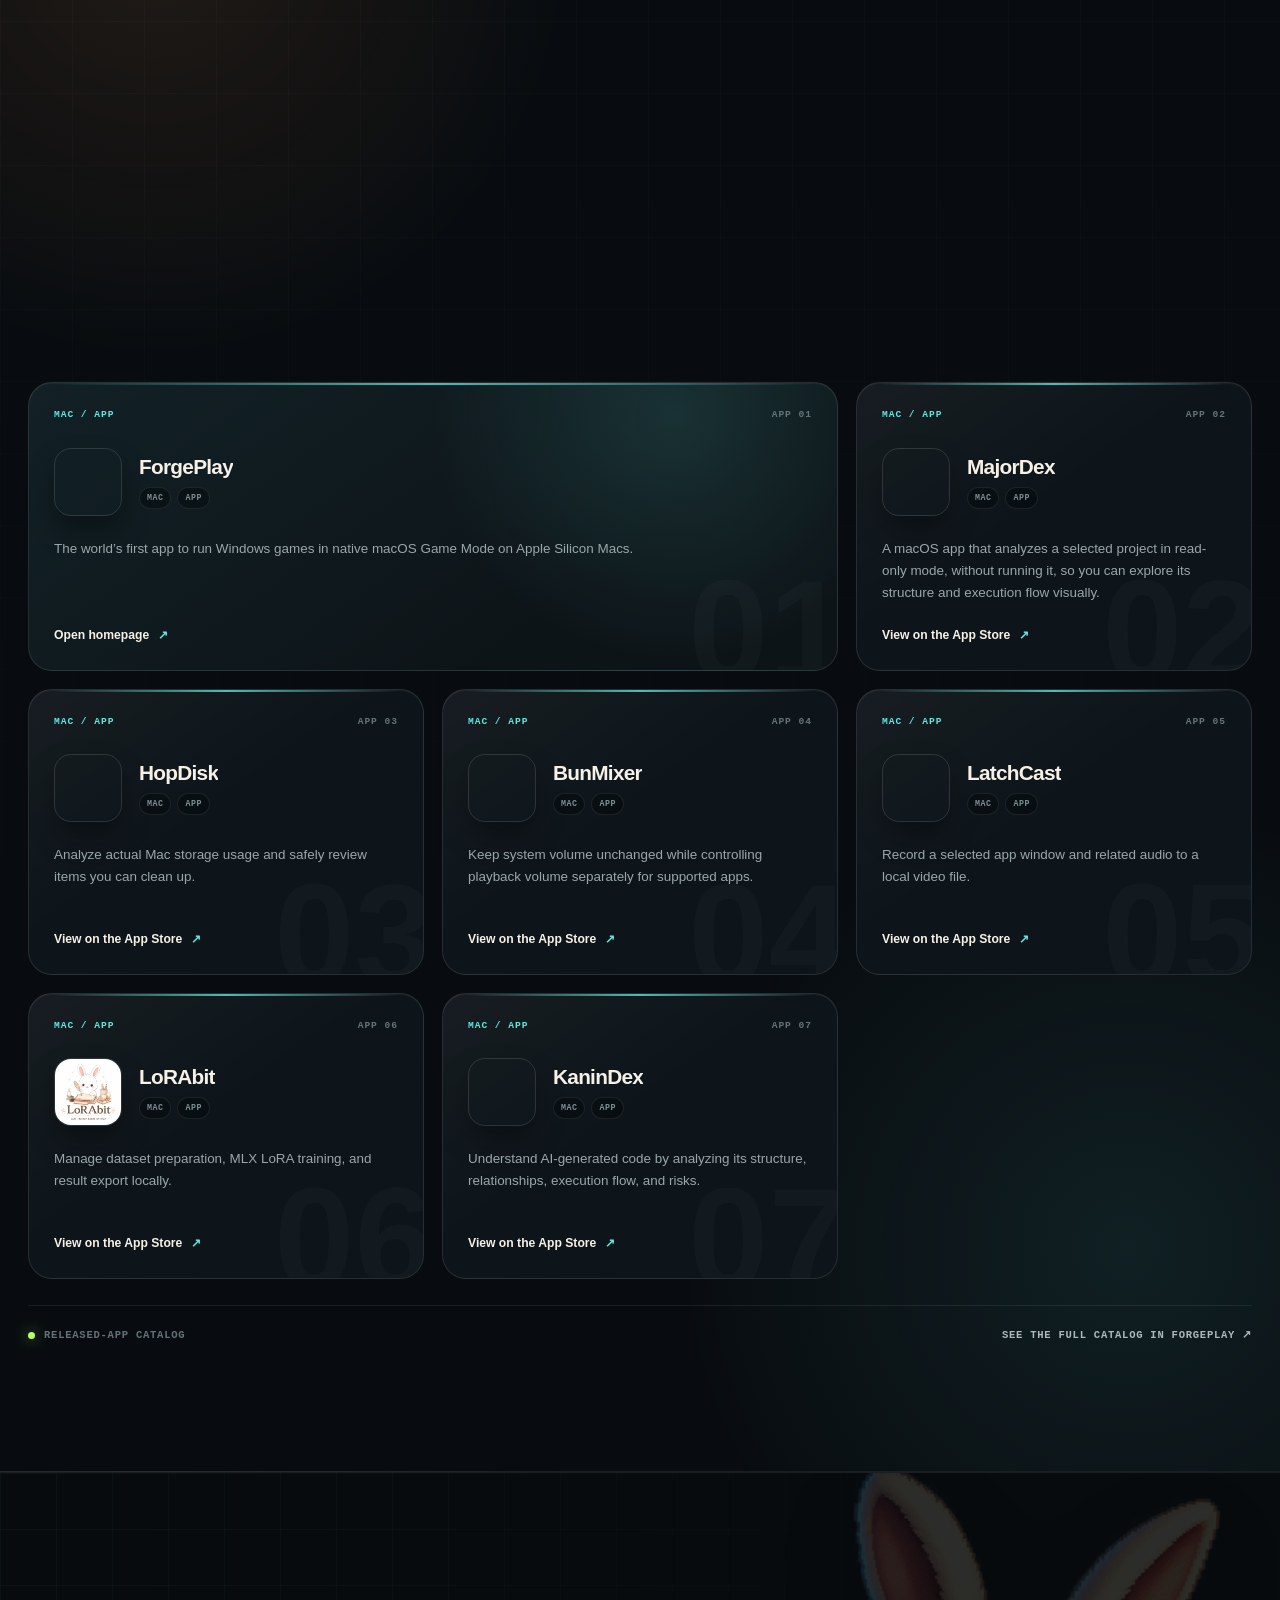
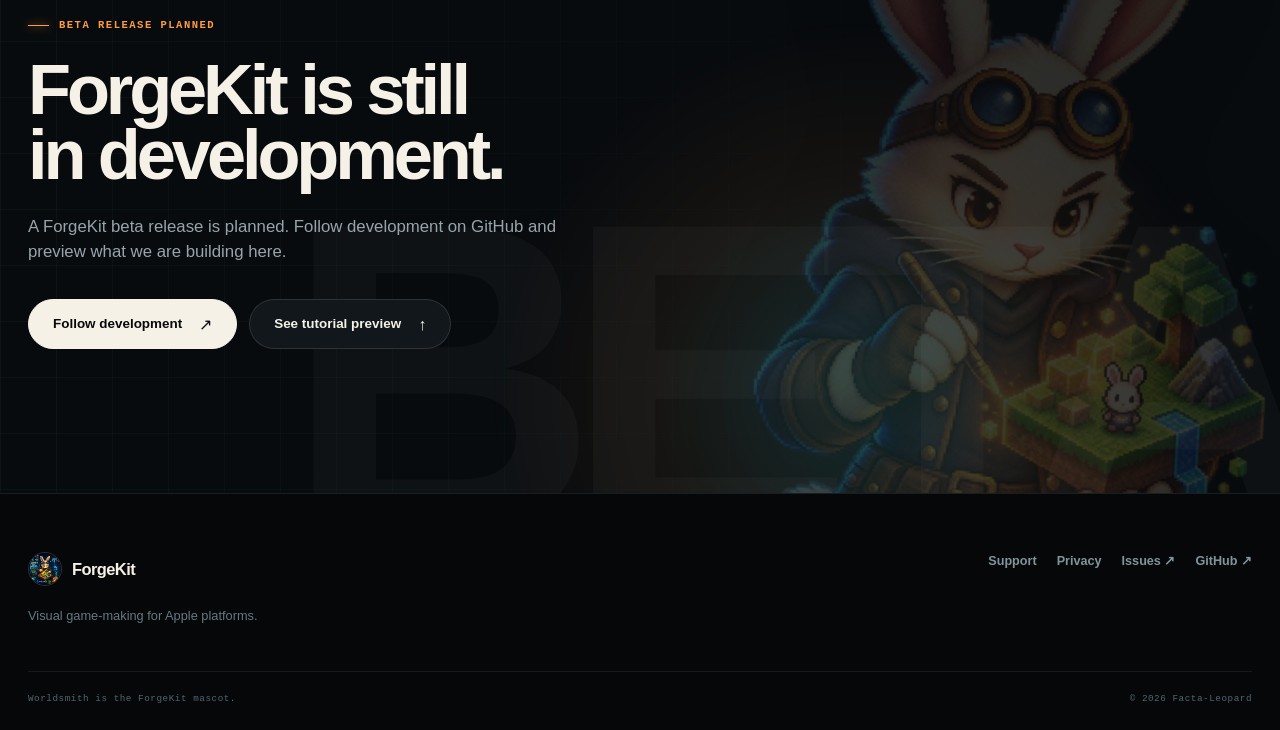
==== commit a608a221: "feat: add creator app showcase" ====
--- a/index.html
+++ b/index.html
@@ -22,11 +22,11 @@
   <link rel="canonical" href="https://facta-leopard.github.io/ForgeKit/">
   <link rel="icon" type="image/png" href="./assets/favicon.png">
   <link rel="preload" as="image" href="./assets/forgekit-rabbit-hero.png" fetchpriority="high">
-  <link rel="stylesheet" href="./assets/site.css?v=20260913-8">
-  <script src="./assets/site-i18n-cjk.js?v=20260913-8" defer></script>
-  <script src="./assets/site-i18n-eu.js?v=20260913-8" defer></script>
-  <script src="./assets/site-i18n.js?v=20260913-8" defer></script>
-  <script src="./assets/site.js?v=20260913-8" defer></script>
+  <link rel="stylesheet" href="./assets/site.css?v=20260929-2">
+  <script src="./assets/site-i18n-cjk.js?v=20260929-2" defer></script>
+  <script src="./assets/site-i18n-eu.js?v=20260929-2" defer></script>
+  <script src="./assets/site-i18n.js?v=20260929-2" defer></script>
+  <script src="./assets/site.js?v=20260929-2" defer></script>
   <title>ForgeKit — From first scene to playable game</title>
 </head>
 <body class="forge-artboard">
@@ -46,6 +46,7 @@
         <a href="#research">Research</a>
         <a href="#toolkit">Toolkit</a>
         <a href="#character">Worldsmith</a>
+        <a href="#creator-apps">Apps</a>
       </div>
 
       <div class="nav-actions">
@@ -439,6 +440,39 @@
       </div>
     </section>
 
+    <section class="section creator-apps-section" id="creator-apps" aria-labelledby="creator-apps-title">
+      <div class="shell">
+        <header class="creator-apps-heading reveal">
+          <div>
+            <p class="section-kicker">From the same maker</p>
+            <h2 id="creator-apps-title" data-i18n-template="creator-apps-title">More apps and games, <span class="heading-muted">from the maker of ForgeKit.</span></h2>
+          </div>
+          <p>Explore released apps across Mac, iPad, and iPhone. Each one is designed and built by the same independent developer behind ForgeKit.</p>
+        </header>
+
+        <div class="creator-apps-toolbar reveal">
+          <div class="creator-app-tabs" role="tablist" aria-label="App platform">
+            <button type="button" role="tab" aria-selected="true" aria-controls="creator-app-grid" data-creator-platform="mac">Mac</button>
+            <button type="button" role="tab" aria-selected="false" aria-controls="creator-app-grid" data-creator-platform="ipad">iPad</button>
+            <button type="button" role="tab" aria-selected="false" aria-controls="creator-app-grid" data-creator-platform="iphone">iPhone</button>
+          </div>
+          <p class="creator-app-count" data-creator-app-count aria-live="polite">Loading the app catalog…</p>
+        </div>
+
+        <div id="creator-app-grid" class="creator-app-grid" data-creator-app-grid role="tabpanel" aria-live="polite" aria-busy="true">
+          <article class="creator-app-skeleton" aria-hidden="true"></article>
+          <article class="creator-app-skeleton" aria-hidden="true"></article>
+          <article class="creator-app-skeleton" aria-hidden="true"></article>
+        </div>
+        <p class="creator-app-error" data-creator-app-error hidden>The app catalog could not be loaded.</p>
+
+        <div class="creator-apps-source reveal">
+          <span><i aria-hidden="true"></i> Released-app catalog</span>
+          <a href="https://facta-leopard.github.io/ForgePlay/#other-apps" rel="noreferrer">See the full catalog in ForgePlay ↗</a>
+        </div>
+      </div>
+    </section>
+
     <section class="release-section" id="release" aria-labelledby="release-title">
       <div class="release-grid" aria-hidden="true"></div>
       <div class="release-glow" aria-hidden="true"></div>
--- a/assets/site.css
+++ b/assets/site.css
@@ -816,9 +816,9 @@
 .section-heading h2 .heading-muted,
 .character-copy h2 .heading-muted { color: #697b83; }
 
-html:lang(ja) :is(#hero-title, #workflow-title, #tutorial-preview-title, #research-title, #toolkit-title, #character-title),
-html:lang(zh-Hans) :is(#hero-title, #workflow-title, #tutorial-preview-title, #research-title, #toolkit-title, #character-title),
-html:lang(zh-Hant) :is(#hero-title, #workflow-title, #tutorial-preview-title, #research-title, #toolkit-title, #character-title) {
+html:lang(ja) :is(#hero-title, #workflow-title, #tutorial-preview-title, #research-title, #toolkit-title, #character-title, #creator-apps-title),
+html:lang(zh-Hans) :is(#hero-title, #workflow-title, #tutorial-preview-title, #research-title, #toolkit-title, #character-title, #creator-apps-title),
+html:lang(zh-Hant) :is(#hero-title, #workflow-title, #tutorial-preview-title, #research-title, #toolkit-title, #character-title, #creator-apps-title) {
   overflow-wrap: normal;
   word-break: keep-all;
 }
@@ -2489,6 +2489,348 @@
 .forge-artboard .character-copy p:not(.section-kicker) { line-height: 1.62; }
 .forge-artboard .character-traits li { border-color: rgba(255, 255, 255, 0.11); background: rgba(255, 255, 255, 0.025); }
 
+.forge-artboard .creator-apps-section {
+  position: relative;
+  overflow: hidden;
+  border-top: 1px solid rgba(255, 255, 255, 0.08);
+  border-bottom: 1px solid rgba(255, 255, 255, 0.08);
+  background:
+    radial-gradient(circle at 12% 4%, rgba(var(--orange-rgb), 0.1), transparent 26rem),
+    radial-gradient(circle at 88% 86%, rgba(var(--cyan-rgb), 0.09), transparent 28rem),
+    #080c10;
+}
+
+.forge-artboard .creator-apps-section::before {
+  position: absolute;
+  inset: 0;
+  background-image:
+    linear-gradient(rgba(255, 255, 255, 0.024) 1px, transparent 1px),
+    linear-gradient(90deg, rgba(255, 255, 255, 0.024) 1px, transparent 1px);
+  background-size: 72px 72px;
+  content: "";
+  mask-image: linear-gradient(to bottom, black, transparent 82%);
+  pointer-events: none;
+}
+
+.forge-artboard .creator-apps-section > .shell {
+  position: relative;
+  z-index: 1;
+}
+
+.forge-artboard .creator-apps-heading {
+  display: grid;
+  grid-template-columns: minmax(0, 1.2fr) minmax(260px, 0.55fr);
+  gap: clamp(42px, 7vw, 110px);
+  align-items: end;
+}
+
+.forge-artboard .creator-apps-heading h2 {
+  max-width: 900px;
+  margin: 0;
+  font-family: "Avenir Next Condensed", "Avenir Next", Avenir, "SF Pro Display", sans-serif;
+  font-size: clamp(3.25rem, 5.5vw, 5.75rem);
+  font-weight: 700;
+  letter-spacing: -0.058em;
+  line-height: 0.93;
+}
+
+.forge-artboard .creator-apps-heading h2 .heading-muted {
+  color: rgba(246, 241, 231, 0.38);
+}
+
+.forge-artboard .creator-apps-heading > p {
+  margin: 0 0 4px;
+  color: var(--muted);
+  font-size: 0.98rem;
+  line-height: 1.68;
+}
+
+.forge-artboard .creator-apps-toolbar {
+  display: flex;
+  min-height: 62px;
+  align-items: center;
+  justify-content: space-between;
+  gap: 24px;
+  margin: 48px 0 24px;
+  padding: 8px 9px 8px 10px;
+  border: 1px solid rgba(255, 255, 255, 0.1);
+  border-radius: 999px;
+  background: rgba(7, 11, 14, 0.76);
+  box-shadow: 0 18px 54px rgba(0, 0, 0, 0.24);
+  backdrop-filter: blur(18px);
+}
+
+.forge-artboard .creator-app-tabs {
+  display: flex;
+  align-items: center;
+  gap: 5px;
+}
+
+.forge-artboard .creator-app-tabs button {
+  min-width: 82px;
+  min-height: 44px;
+  padding: 0 18px;
+  border: 0;
+  border-radius: 999px;
+  background: transparent;
+  color: #87959a;
+  cursor: pointer;
+  font: inherit;
+  font-size: 0.76rem;
+  font-weight: 700;
+  transition: background 180ms ease, color 180ms ease, transform 180ms ease;
+}
+
+.forge-artboard .creator-app-tabs button:hover { color: var(--ink); }
+
+.forge-artboard .creator-app-tabs button[aria-selected="true"] {
+  background: var(--ink);
+  color: #080b0e;
+  transform: translateY(-1px);
+}
+
+.forge-artboard .creator-app-count {
+  margin: 0 18px 0 0;
+  color: #69787d;
+  font-family: ui-monospace, "SFMono-Regular", Menlo, monospace;
+  font-size: 0.68rem;
+  font-weight: 700;
+  letter-spacing: 0.09em;
+  text-transform: uppercase;
+}
+
+.forge-artboard .creator-app-grid {
+  display: grid;
+  grid-template-columns: repeat(3, minmax(0, 1fr));
+  gap: 18px;
+}
+
+.forge-artboard .creator-app-card {
+  --creator-accent: var(--cyan);
+  position: relative;
+  display: flex;
+  min-width: 0;
+  min-height: 286px;
+  overflow: hidden;
+  flex-direction: column;
+  padding: 25px;
+  border: 1px solid rgba(255, 255, 255, 0.1);
+  border-radius: 24px;
+  background:
+    linear-gradient(145deg, rgba(255, 255, 255, 0.035), transparent 45%),
+    #0e151a;
+  box-shadow: inset 0 1px rgba(255, 255, 255, 0.035);
+  animation: creatorCardIn 420ms cubic-bezier(0.2, 0.8, 0.2, 1) both;
+  transition: border-color 220ms ease, box-shadow 220ms ease, transform 220ms ease;
+}
+
+.forge-artboard .creator-app-card[data-platform="ipad"] { --creator-accent: var(--lime); }
+.forge-artboard .creator-app-card[data-platform="iphone"] { --creator-accent: var(--orange); }
+
+.forge-artboard .creator-app-card[data-featured="true"] {
+  grid-column: span 2;
+  background:
+    radial-gradient(circle at 80% 12%, rgba(var(--cyan-rgb), 0.13), transparent 35%),
+    linear-gradient(145deg, #122126, #0d1418 70%);
+}
+
+.forge-artboard .creator-app-card::before {
+  position: absolute;
+  top: 0;
+  right: 24px;
+  left: 24px;
+  height: 2px;
+  background: linear-gradient(90deg, transparent, var(--creator-accent), transparent);
+  content: "";
+  opacity: 0.78;
+}
+
+.forge-artboard .creator-app-card::after {
+  position: absolute;
+  right: -0.08em;
+  bottom: -0.24em;
+  color: rgba(255, 255, 255, 0.025);
+  content: attr(data-card-number);
+  font-family: "Avenir Next Condensed", "Avenir Next", sans-serif;
+  font-size: 9rem;
+  font-weight: 800;
+  line-height: 1;
+  pointer-events: none;
+}
+
+.forge-artboard .creator-app-card:hover {
+  border-color: color-mix(in srgb, var(--creator-accent) 55%, transparent);
+  box-shadow: 0 24px 72px rgba(0, 0, 0, 0.34), inset 0 1px rgba(255, 255, 255, 0.05);
+  transform: translateY(-5px);
+}
+
+.forge-artboard .creator-app-card-topline {
+  display: flex;
+  align-items: center;
+  justify-content: space-between;
+  gap: 16px;
+  color: #64747a;
+  font-family: ui-monospace, "SFMono-Regular", Menlo, monospace;
+  font-size: 0.6rem;
+  font-weight: 750;
+  letter-spacing: 0.1em;
+  text-transform: uppercase;
+}
+
+.forge-artboard .creator-app-card-topline span:first-child { color: var(--creator-accent); }
+
+.forge-artboard .creator-app-identity {
+  display: flex;
+  min-width: 0;
+  align-items: center;
+  gap: 17px;
+  margin-top: 25px;
+}
+
+.forge-artboard .creator-app-artwork {
+  width: 68px;
+  height: 68px;
+  flex: 0 0 auto;
+  border: 1px solid rgba(255, 255, 255, 0.12);
+  border-radius: 17px;
+  box-shadow: 0 15px 28px rgba(0, 0, 0, 0.32);
+  object-fit: cover;
+  transition: transform 260ms ease;
+}
+
+.forge-artboard .creator-app-card:hover .creator-app-artwork {
+  transform: rotate(-3deg) translateY(-2px);
+}
+
+.forge-artboard .creator-app-identity > div { min-width: 0; }
+
+.forge-artboard .creator-app-identity h3 {
+  overflow: hidden;
+  margin: 0;
+  color: var(--ink);
+  font-size: 1.3rem;
+  font-weight: 680;
+  letter-spacing: -0.035em;
+  line-height: 1.15;
+  text-overflow: ellipsis;
+  white-space: nowrap;
+}
+
+.forge-artboard .creator-app-badges {
+  display: flex;
+  flex-wrap: wrap;
+  gap: 6px;
+  margin-top: 8px;
+}
+
+.forge-artboard .creator-app-badge {
+  padding: 4px 7px;
+  border: 1px solid rgba(255, 255, 255, 0.08);
+  border-radius: 999px;
+  background: rgba(2, 7, 9, 0.44);
+  color: #7e8d92;
+  font-family: ui-monospace, "SFMono-Regular", Menlo, monospace;
+  font-size: 0.52rem;
+  font-weight: 700;
+  letter-spacing: 0.06em;
+  text-transform: uppercase;
+}
+
+.forge-artboard .creator-app-summary {
+  position: relative;
+  z-index: 1;
+  margin: 22px 0;
+  color: #9aa7aa;
+  font-size: 0.84rem;
+  line-height: 1.65;
+}
+
+.forge-artboard .creator-app-link {
+  position: relative;
+  z-index: 1;
+  display: inline-flex;
+  align-items: center;
+  gap: 9px;
+  margin-top: auto;
+  color: var(--ink);
+  font-size: 0.76rem;
+  font-weight: 700;
+  text-decoration: none;
+}
+
+.forge-artboard .creator-app-link::after {
+  color: var(--creator-accent);
+  content: "↗";
+  transition: transform 180ms ease;
+}
+
+.forge-artboard .creator-app-link:hover::after { transform: translate(2px, -2px); }
+
+.forge-artboard .creator-app-skeleton {
+  min-height: 286px;
+  border: 1px solid rgba(255, 255, 255, 0.07);
+  border-radius: 24px;
+  background:
+    linear-gradient(100deg, transparent 35%, rgba(255, 255, 255, 0.04) 48%, transparent 62%) 0 0 / 240% 100%,
+    #0d1317;
+  animation: creatorSkeleton 1.5s linear infinite;
+}
+
+.forge-artboard .creator-app-error {
+  margin: 24px 0 0;
+  padding: 18px 20px;
+  border: 1px solid rgba(var(--orange-rgb), 0.3);
+  border-radius: 14px;
+  background: rgba(var(--orange-rgb), 0.07);
+  color: #d5c2b2;
+}
+
+.forge-artboard .creator-apps-source {
+  display: flex;
+  align-items: center;
+  justify-content: space-between;
+  gap: 24px;
+  margin-top: 26px;
+  padding-top: 22px;
+  border-top: 1px solid rgba(255, 255, 255, 0.08);
+  color: #637277;
+  font-family: ui-monospace, "SFMono-Regular", Menlo, monospace;
+  font-size: 0.66rem;
+  font-weight: 700;
+  letter-spacing: 0.07em;
+  text-transform: uppercase;
+}
+
+.forge-artboard .creator-apps-source span {
+  display: inline-flex;
+  align-items: center;
+  gap: 9px;
+}
+
+.forge-artboard .creator-apps-source i {
+  width: 7px;
+  height: 7px;
+  border-radius: 50%;
+  background: var(--lime);
+  box-shadow: 0 0 14px rgba(184, 255, 104, 0.58);
+}
+
+.forge-artboard .creator-apps-source a {
+  color: #aeb8bb;
+  text-decoration: none;
+}
+
+.forge-artboard .creator-apps-source a:hover { color: var(--ink); }
+
+@keyframes creatorCardIn {
+  from { opacity: 0; transform: translateY(16px); }
+  to { opacity: 1; transform: translateY(0); }
+}
+
+@keyframes creatorSkeleton {
+  to { background-position: -240% 0, 0 0; }
+}
+
 .forge-artboard .release-section {
   min-height: 620px;
   border-color: rgba(255, 255, 255, 0.08);
@@ -2515,18 +2857,23 @@
 .forge-artboard .site-footer { background: #050709; }
 .forge-artboard .footer-note { border-color: rgba(255, 255, 255, 0.08); }
 
-html:lang(ko) .forge-artboard :is(.hero h1, .section-heading h2, .research-copy h2, .character-copy h2, .release-content h2) {
+html:lang(ko) .forge-artboard :is(.hero h1, .section-heading h2, .research-copy h2, .character-copy h2, .creator-apps-heading h2, .release-content h2) {
   letter-spacing: -0.035em;
 }
 
-html:lang(ja) .forge-artboard :is(.hero h1, .section-heading h2, .research-copy h2, .character-copy h2, .release-content h2),
-html:lang(zh-Hans) .forge-artboard :is(.hero h1, .section-heading h2, .research-copy h2, .character-copy h2, .release-content h2),
-html:lang(zh-Hant) .forge-artboard :is(.hero h1, .section-heading h2, .research-copy h2, .character-copy h2, .release-content h2) {
+html:lang(ja) .forge-artboard :is(.hero h1, .section-heading h2, .research-copy h2, .character-copy h2, .creator-apps-heading h2, .release-content h2),
+html:lang(zh-Hans) .forge-artboard :is(.hero h1, .section-heading h2, .research-copy h2, .character-copy h2, .creator-apps-heading h2, .release-content h2),
+html:lang(zh-Hant) .forge-artboard :is(.hero h1, .section-heading h2, .research-copy h2, .character-copy h2, .creator-apps-heading h2, .release-content h2) {
   letter-spacing: -0.015em;
   line-height: 0.98;
 }
 
 html:lang(ja) .forge-artboard #character-title {
+  font-size: clamp(2.8rem, 4.6vw, 4.8rem);
+  text-wrap: wrap;
+}
+
+html:lang(ja) .forge-artboard #creator-apps-title {
   font-size: clamp(2.8rem, 4.6vw, 4.8rem);
   text-wrap: wrap;
 }
@@ -2544,6 +2891,7 @@
   .forge-artboard .mascot-stage { width: min(100%, 560px); }
   .forge-artboard .tutorial-layout { grid-template-columns: 1fr; }
   .forge-artboard .tutorial-heading { position: static; max-width: 860px; }
+  .forge-artboard .creator-app-grid { grid-template-columns: repeat(2, minmax(0, 1fr)); }
 }
 
 @media (max-width: 900px) {
@@ -2575,6 +2923,8 @@
   .forge-artboard .character-copy .section-kicker,
   .forge-artboard .character-traits { justify-content: flex-start; }
   .forge-artboard .character-copy p:not(.section-kicker) { margin-inline: 0; }
+  .forge-artboard .creator-apps-heading { grid-template-columns: 1fr; gap: 24px; }
+  .forge-artboard .creator-apps-heading > p { max-width: 680px; }
 }
 
 @media (max-width: 700px) {
@@ -2616,9 +2966,11 @@
   .forge-artboard .section-heading h2,
   .forge-artboard .research-copy h2,
   .forge-artboard .character-copy h2,
+  .forge-artboard .creator-apps-heading h2,
   .forge-artboard .release-content h2 { font-size: clamp(2.65rem, 12.6vw, 3.8rem); }
   html:lang(fr) .forge-artboard #tutorial-preview-title { font-size: clamp(2.35rem, 11.7vw, 3.5rem); }
   html:lang(ja) .forge-artboard #character-title { font-size: clamp(2.05rem, 8vw, 3.15rem); }
+  html:lang(ja) .forge-artboard #creator-apps-title { font-size: clamp(2.05rem, 8vw, 3.15rem); }
   .forge-artboard .workflow-card,
   .forge-artboard .bento-card { padding: 23px; border-radius: 22px; }
   .forge-artboard .workflow-grid { gap: 18px; padding-left: 38px; }
@@ -2644,8 +2996,30 @@
   .forge-artboard .character-section { margin-top: 36px; margin-bottom: 80px; padding: 25px; border-radius: 28px; }
   .forge-artboard .character-origin { min-height: 92vw; }
   .forge-artboard .origin-frame { width: 82vw; }
+  .forge-artboard .creator-apps-toolbar {
+    align-items: stretch;
+    flex-direction: column;
+    gap: 13px;
+    margin-top: 34px;
+    padding: 8px;
+    border-radius: 22px;
+  }
+  .forge-artboard .creator-app-tabs { width: 100%; }
+  .forge-artboard .creator-app-tabs button { min-width: 0; flex: 1; padding-inline: 9px; }
+  .forge-artboard .creator-app-count { margin: 0 10px 6px; text-align: left; }
+  .forge-artboard .creator-app-grid { grid-template-columns: 1fr; }
+  .forge-artboard .creator-app-card,
+  .forge-artboard .creator-app-card[data-featured="true"] { min-height: 260px; grid-column: 1; padding: 22px; border-radius: 20px; }
+  .forge-artboard .creator-app-skeleton { min-height: 260px; border-radius: 20px; }
+  .forge-artboard .creator-apps-source { align-items: flex-start; flex-direction: column; gap: 12px; }
   .forge-artboard .release-section,
   .forge-artboard .release-content { min-height: 570px; }
   .forge-artboard .release-content { align-items: flex-start; text-align: left; }
   .forge-artboard .release-actions { justify-content: flex-start; }
 }
+
+@media (prefers-reduced-motion: reduce) {
+  .forge-artboard .creator-app-card,
+  .forge-artboard .creator-app-skeleton,
+  .forge-artboard .creator-app-artwork { animation: none; transition: none; }
+}
